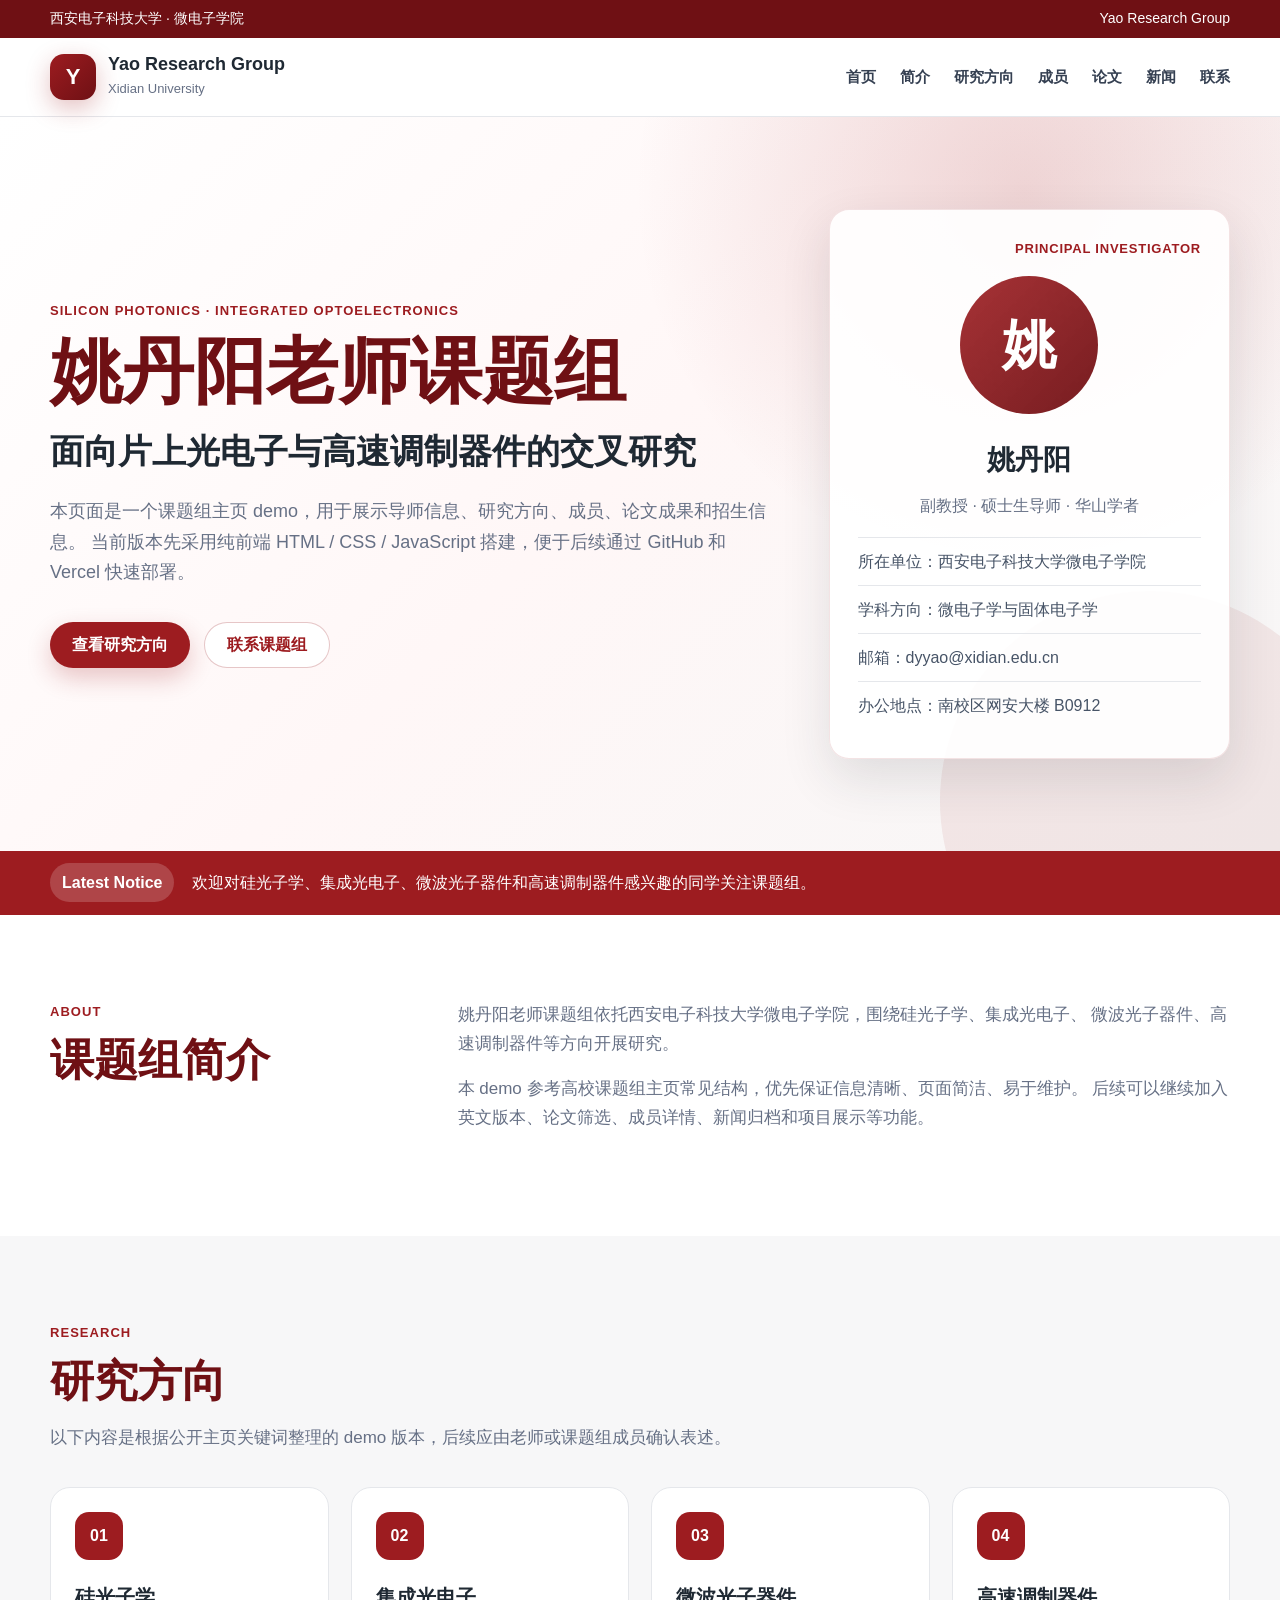
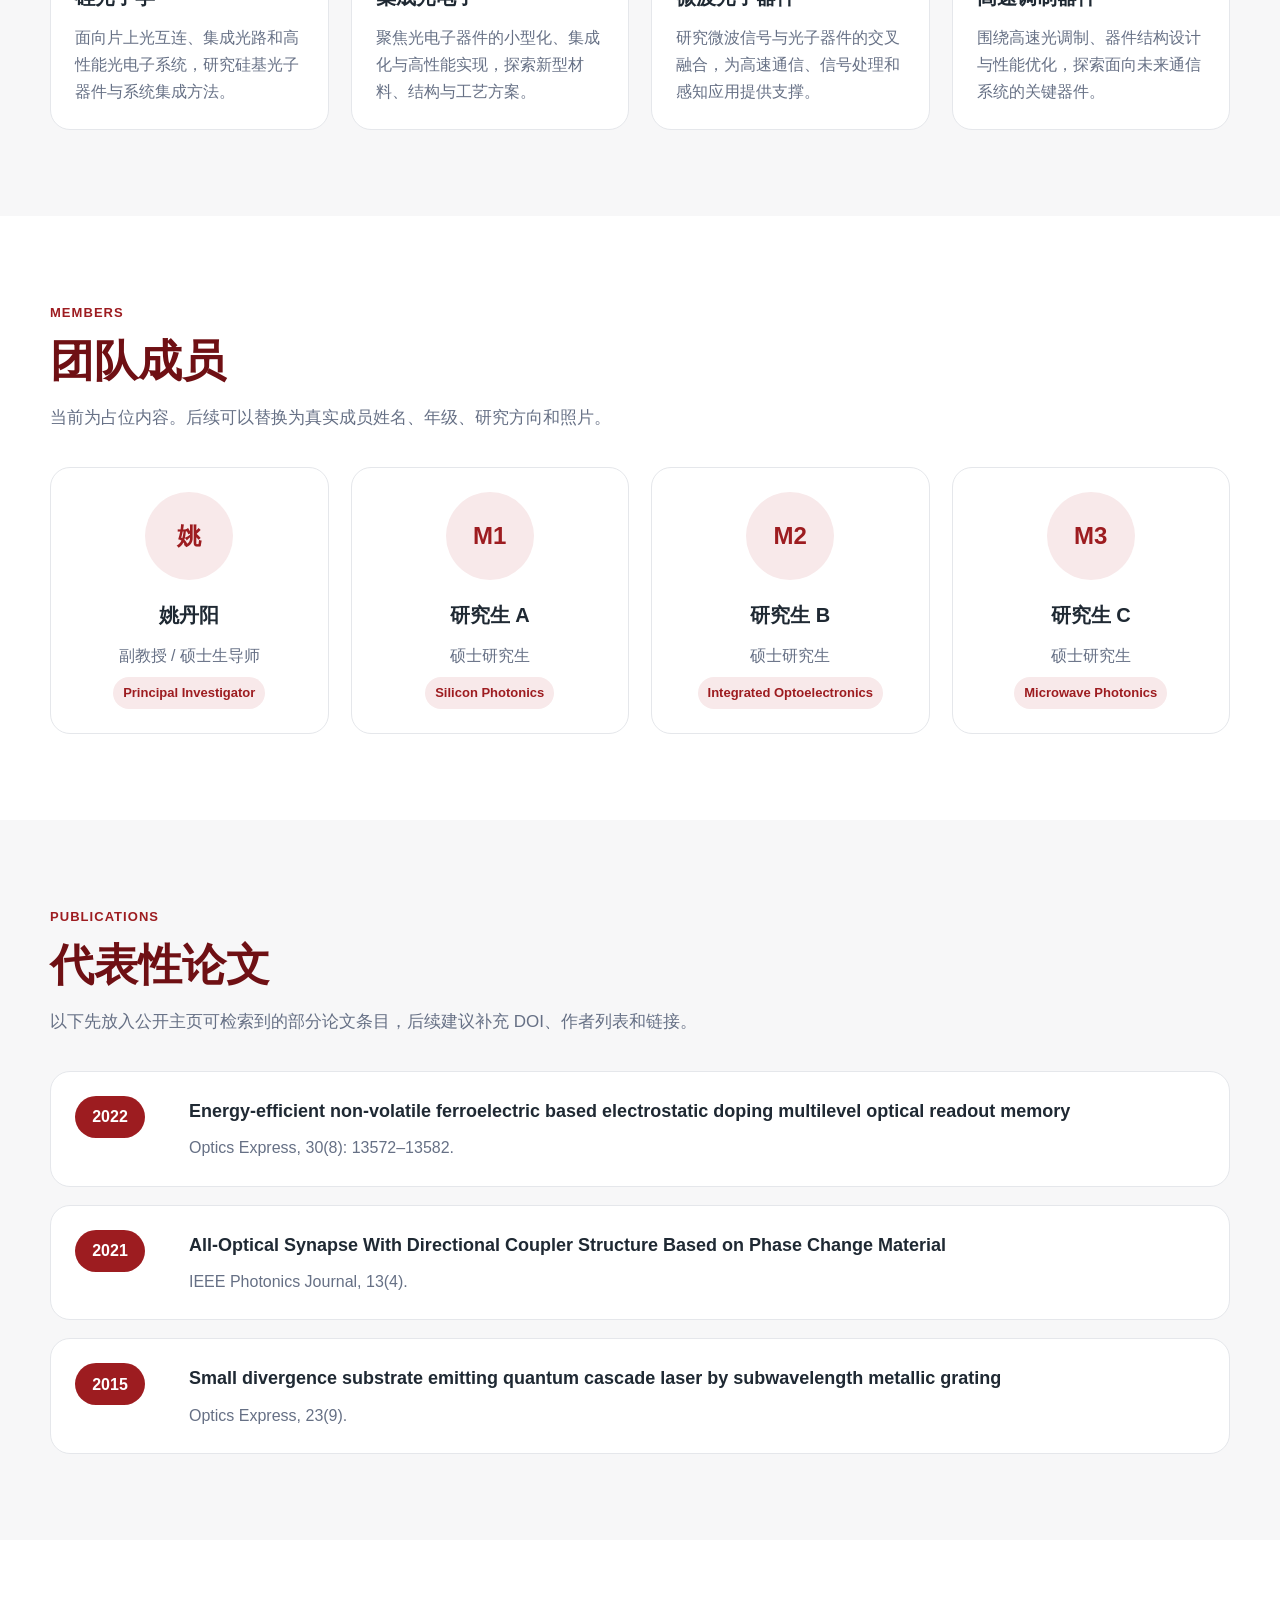
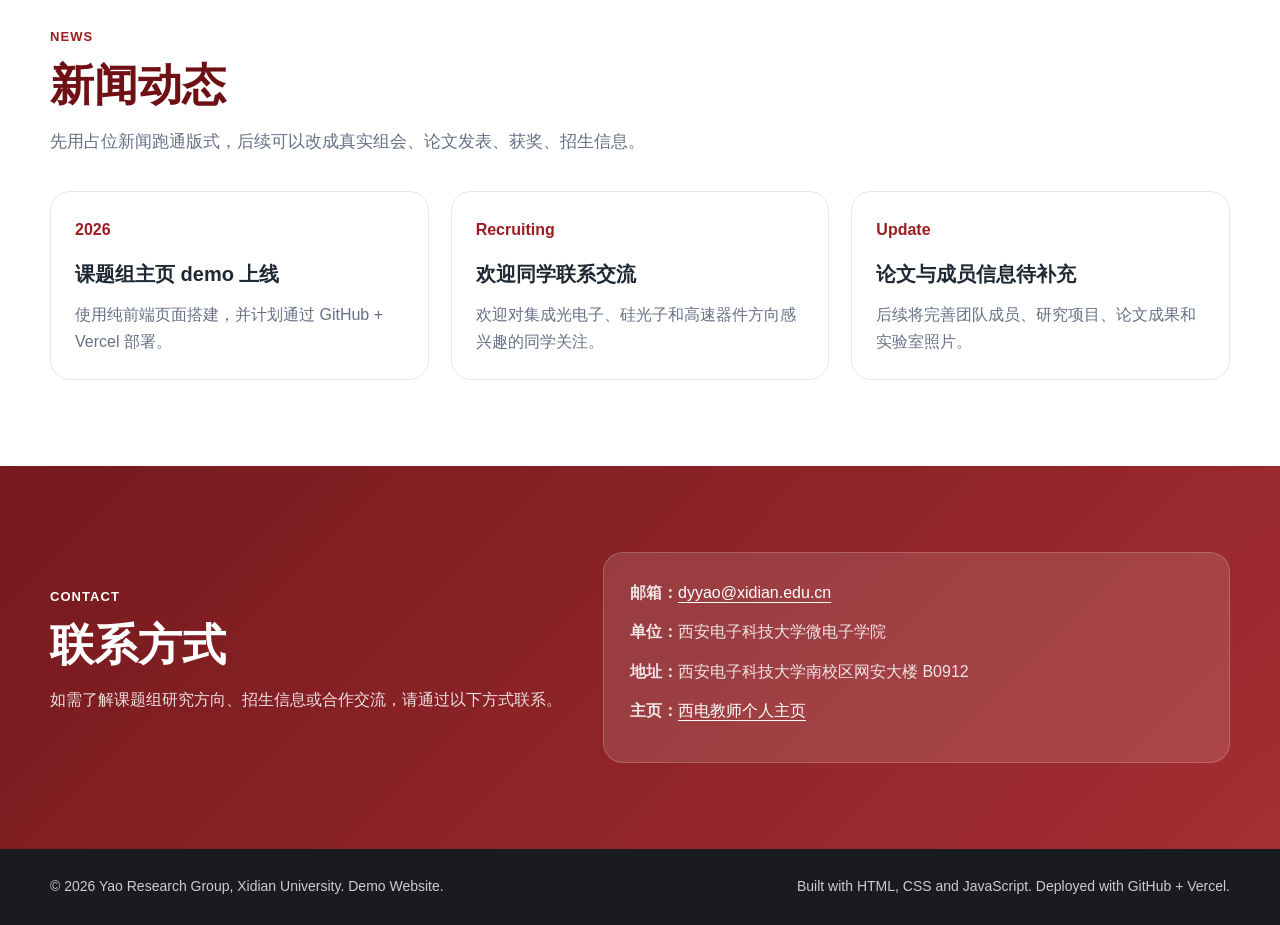
==== index.html @ 9565af2f "Add initial website files" ====
<!DOCTYPE html>
<html lang="zh-CN">
<head>
  <meta charset="UTF-8" />
  <meta name="viewport" content="width=device-width, initial-scale=1.0" />

  <title>Yao Research Group | Xidian University</title>
  <meta
    name="description"
    content="Yao Research Group at Xidian University. Research in silicon photonics, integrated optoelectronics, microwave photonic devices, and high-speed modulation devices."
  />

  <link rel="stylesheet" href="style.css" />
</head>

<body>
  <!-- 顶部细条 -->
  <div class="top-bar">
    <div class="container top-bar-content">
      <span>西安电子科技大学 · 微电子学院</span>
      <span>Yao Research Group</span>
    </div>
  </div>

  <!-- 导航栏 -->
  <header class="site-header">
    <div class="container nav-wrapper">
      <a href="#home" class="brand">
        <div class="brand-mark">Y</div>
        <div>
          <div class="brand-title">Yao Research Group</div>
          <div class="brand-subtitle">Xidian University</div>
        </div>
      </a>

      <button class="nav-toggle" aria-label="打开导航菜单">
        ☰
      </button>

      <nav class="site-nav">
        <a href="#home">首页</a>
        <a href="#about">简介</a>
        <a href="#research">研究方向</a>
        <a href="#members">成员</a>
        <a href="#publications">论文</a>
        <a href="#news">新闻</a>
        <a href="#contact">联系</a>
      </nav>
    </div>
  </header>

  <main>
    <!-- Hero -->
    <section id="home" class="hero">
      <div class="container hero-grid">
        <div class="hero-text">
          <p class="eyebrow">Silicon Photonics · Integrated Optoelectronics</p>
          <h1>姚丹阳老师课题组</h1>
          <h2>面向片上光电子与高速调制器件的交叉研究</h2>
          <p class="hero-description">
            本页面是一个课题组主页 demo，用于展示导师信息、研究方向、成员、论文成果和招生信息。
            当前版本先采用纯前端 HTML / CSS / JavaScript 搭建，便于后续通过 GitHub 和 Vercel 快速部署。
          </p>

          <div class="hero-actions">
            <a class="button primary" href="#research">查看研究方向</a>
            <a class="button secondary" href="#contact">联系课题组</a>
          </div>
        </div>

        <div class="hero-card">
          <div class="hero-card-header">
            <span>Principal Investigator</span>
          </div>
          <div class="profile-placeholder">
            姚
          </div>
          <h3>姚丹阳</h3>
          <p>副教授 · 硕士生导师 · 华山学者</p>
          <ul class="profile-list">
            <li>所在单位：西安电子科技大学微电子学院</li>
            <li>学科方向：微电子学与固体电子学</li>
            <li>邮箱：dyyao@xidian.edu.cn</li>
            <li>办公地点：南校区网安大楼 B0912</li>
          </ul>
        </div>
      </div>
    </section>

    <!-- News strip -->
    <section class="news-strip">
      <div class="container news-strip-content">
        <strong>Latest Notice</strong>
        <span>欢迎对硅光子学、集成光电子、微波光子器件和高速调制器件感兴趣的同学关注课题组。</span>
      </div>
    </section>

    <!-- About -->
    <section id="about" class="section">
      <div class="container two-column">
        <div>
          <p class="section-label">About</p>
          <h2>课题组简介</h2>
        </div>
        <div class="section-text">
          <p>
            姚丹阳老师课题组依托西安电子科技大学微电子学院，围绕硅光子学、集成光电子、
            微波光子器件、高速调制器件等方向开展研究。
          </p>
          <p>
            本 demo 参考高校课题组主页常见结构，优先保证信息清晰、页面简洁、易于维护。
            后续可以继续加入英文版本、论文筛选、成员详情、新闻归档和项目展示等功能。
          </p>
        </div>
      </div>
    </section>

    <!-- Research -->
    <section id="research" class="section section-muted">
      <div class="container">
        <div class="section-heading">
          <p class="section-label">Research</p>
          <h2>研究方向</h2>
          <p>以下内容是根据公开主页关键词整理的 demo 版本，后续应由老师或课题组成员确认表述。</p>
        </div>

        <div class="card-grid">
          <article class="research-card">
            <div class="card-icon">01</div>
            <h3>硅光子学</h3>
            <p>
              面向片上光互连、集成光路和高性能光电子系统，研究硅基光子器件与系统集成方法。
            </p>
          </article>

          <article class="research-card">
            <div class="card-icon">02</div>
            <h3>集成光电子</h3>
            <p>
              聚焦光电子器件的小型化、集成化与高性能实现，探索新型材料、结构与工艺方案。
            </p>
          </article>

          <article class="research-card">
            <div class="card-icon">03</div>
            <h3>微波光子器件</h3>
            <p>
              研究微波信号与光子器件的交叉融合，为高速通信、信号处理和感知应用提供支撑。
            </p>
          </article>

          <article class="research-card">
            <div class="card-icon">04</div>
            <h3>高速调制器件</h3>
            <p>
              围绕高速光调制、器件结构设计与性能优化，探索面向未来通信系统的关键器件。
            </p>
          </article>
        </div>
      </div>
    </section>

    <!-- Members -->
    <section id="members" class="section">
      <div class="container">
        <div class="section-heading">
          <p class="section-label">Members</p>
          <h2>团队成员</h2>
          <p>当前为占位内容。后续可以替换为真实成员姓名、年级、研究方向和照片。</p>
        </div>

        <div class="member-grid">
          <article class="member-card">
            <div class="avatar">姚</div>
            <h3>姚丹阳</h3>
            <p>副教授 / 硕士生导师</p>
            <span>Principal Investigator</span>
          </article>

          <article class="member-card">
            <div class="avatar">M1</div>
            <h3>研究生 A</h3>
            <p>硕士研究生</p>
            <span>Silicon Photonics</span>
          </article>

          <article class="member-card">
            <div class="avatar">M2</div>
            <h3>研究生 B</h3>
            <p>硕士研究生</p>
            <span>Integrated Optoelectronics</span>
          </article>

          <article class="member-card">
            <div class="avatar">M3</div>
            <h3>研究生 C</h3>
            <p>硕士研究生</p>
            <span>Microwave Photonics</span>
          </article>
        </div>
      </div>
    </section>

    <!-- Publications -->
    <section id="publications" class="section section-muted">
      <div class="container">
        <div class="section-heading">
          <p class="section-label">Publications</p>
          <h2>代表性论文</h2>
          <p>以下先放入公开主页可检索到的部分论文条目，后续建议补充 DOI、作者列表和链接。</p>
        </div>

        <div class="publication-list">
          <article class="publication-item">
            <span class="pub-year">2022</span>
            <div>
              <h3>Energy-efficient non-volatile ferroelectric based electrostatic doping multilevel optical readout memory</h3>
              <p>Optics Express, 30(8): 13572–13582.</p>
            </div>
          </article>

          <article class="publication-item">
            <span class="pub-year">2021</span>
            <div>
              <h3>All-Optical Synapse With Directional Coupler Structure Based on Phase Change Material</h3>
              <p>IEEE Photonics Journal, 13(4).</p>
            </div>
          </article>

          <article class="publication-item">
            <span class="pub-year">2015</span>
            <div>
              <h3>Small divergence substrate emitting quantum cascade laser by subwavelength metallic grating</h3>
              <p>Optics Express, 23(9).</p>
            </div>
          </article>
        </div>
      </div>
    </section>

    <!-- News -->
    <section id="news" class="section">
      <div class="container">
        <div class="section-heading">
          <p class="section-label">News</p>
          <h2>新闻动态</h2>
          <p>先用占位新闻跑通版式，后续可以改成真实组会、论文发表、获奖、招生信息。</p>
        </div>

        <div class="news-grid">
          <article class="news-card">
            <div class="news-date">2026</div>
            <h3>课题组主页 demo 上线</h3>
            <p>使用纯前端页面搭建，并计划通过 GitHub + Vercel 部署。</p>
          </article>

          <article class="news-card">
            <div class="news-date">Recruiting</div>
            <h3>欢迎同学联系交流</h3>
            <p>欢迎对集成光电子、硅光子和高速器件方向感兴趣的同学关注。</p>
          </article>

          <article class="news-card">
            <div class="news-date">Update</div>
            <h3>论文与成员信息待补充</h3>
            <p>后续将完善团队成员、研究项目、论文成果和实验室照片。</p>
          </article>
        </div>
      </div>
    </section>

    <!-- Contact -->
    <section id="contact" class="section contact-section">
      <div class="container contact-card">
        <div>
          <p class="section-label">Contact</p>
          <h2>联系方式</h2>
          <p>
            如需了解课题组研究方向、招生信息或合作交流，请通过以下方式联系。
          </p>
        </div>

        <div class="contact-info">
          <p><strong>邮箱：</strong><a href="mailto:dyyao@xidian.edu.cn">dyyao@xidian.edu.cn</a></p>
          <p><strong>单位：</strong>西安电子科技大学微电子学院</p>
          <p><strong>地址：</strong>西安电子科技大学南校区网安大楼 B0912</p>
          <p><strong>主页：</strong><a href="https://faculty.xidian.edu.cn/YAODANYANG/zh_CN/index.htm" target="_blank" rel="noopener">西电教师个人主页</a></p>
        </div>
      </div>
    </section>
  </main>

  <footer class="site-footer">
    <div class="container footer-content">
      <p>© 2026 Yao Research Group, Xidian University. Demo Website.</p>
      <p>Built with HTML, CSS and JavaScript. Deployed with GitHub + Vercel.</p>
    </div>
  </footer>

  <button class="back-to-top" aria-label="返回顶部">↑</button>

  <script src="script.js"></script>
</body>
</html>
---- style.css ----
:root {
  --xdu-red: #9d1c20;
  --xdu-red-dark: #6f1014;
  --xdu-red-soft: #f8e9ea;
  --ink: #1f2933;
  --muted: #667085;
  --line: #e5e7eb;
  --bg: #ffffff;
  --bg-muted: #f7f7f8;
  --card: #ffffff;
  --shadow: 0 20px 50px rgba(31, 41, 51, 0.12);
  --radius: 20px;
  --max-width: 1180px;
}

* {
  box-sizing: border-box;
}

html {
  scroll-behavior: smooth;
}

body {
  margin: 0;
  font-family:
    -apple-system,
    BlinkMacSystemFont,
    "Segoe UI",
    "Microsoft YaHei",
    "PingFang SC",
    "Noto Sans CJK SC",
    Arial,
    sans-serif;
  color: var(--ink);
  background: var(--bg);
  line-height: 1.7;
}

a {
  color: inherit;
  text-decoration: none;
}

.container {
  width: min(100% - 40px, var(--max-width));
  margin: 0 auto;
}

/* 顶部细条 */
.top-bar {
  background: var(--xdu-red-dark);
  color: #fff;
  font-size: 14px;
}

.top-bar-content {
  min-height: 38px;
  display: flex;
  align-items: center;
  justify-content: space-between;
  gap: 16px;
}

/* 导航 */
.site-header {
  position: sticky;
  top: 0;
  z-index: 100;
  background: rgba(255, 255, 255, 0.96);
  border-bottom: 1px solid var(--line);
  backdrop-filter: blur(12px);
}

.nav-wrapper {
  min-height: 78px;
  display: flex;
  align-items: center;
  justify-content: space-between;
  gap: 24px;
}

.brand {
  display: flex;
  align-items: center;
  gap: 12px;
}

.brand-mark {
  width: 46px;
  height: 46px;
  border-radius: 14px;
  display: grid;
  place-items: center;
  color: #fff;
  background: linear-gradient(135deg, var(--xdu-red), var(--xdu-red-dark));
  font-weight: 800;
  font-size: 22px;
  box-shadow: 0 8px 24px rgba(157, 28, 32, 0.28);
}

.brand-title {
  font-weight: 800;
  font-size: 18px;
  line-height: 1.2;
}

.brand-subtitle {
  color: var(--muted);
  font-size: 13px;
  margin-top: 2px;
}

.site-nav {
  display: flex;
  align-items: center;
  gap: 24px;
  font-size: 15px;
  font-weight: 600;
}

.site-nav a {
  color: #354052;
  transition: color 0.2s ease;
}

.site-nav a:hover {
  color: var(--xdu-red);
}

.nav-toggle {
  display: none;
  border: 0;
  background: var(--xdu-red);
  color: #fff;
  width: 42px;
  height: 42px;
  border-radius: 12px;
  font-size: 22px;
  cursor: pointer;
}

/* Hero */
.hero {
  position: relative;
  overflow: hidden;
  padding: 92px 0;
  background:
    radial-gradient(circle at 80% 10%, rgba(157, 28, 32, 0.16), transparent 32%),
    linear-gradient(135deg, #fff, #fff7f7 48%, #f6f6f6);
}

.hero::before {
  content: "";
  position: absolute;
  inset: auto -80px -160px auto;
  width: 420px;
  height: 420px;
  border-radius: 999px;
  background: rgba(157, 28, 32, 0.08);
}

.hero-grid {
  position: relative;
  display: grid;
  grid-template-columns: 1.35fr 0.75fr;
  align-items: center;
  gap: 56px;
}

.eyebrow,
.section-label {
  margin: 0 0 12px;
  color: var(--xdu-red);
  text-transform: uppercase;
  letter-spacing: 0.08em;
  font-size: 13px;
  font-weight: 800;
}

.hero h1 {
  margin: 0;
  font-size: clamp(42px, 6vw, 72px);
  line-height: 1.05;
  color: var(--xdu-red-dark);
}

.hero h2 {
  margin: 20px 0 0;
  font-size: clamp(22px, 3vw, 34px);
  line-height: 1.25;
  font-weight: 700;
}

.hero-description {
  margin: 24px 0 0;
  max-width: 760px;
  color: var(--muted);
  font-size: 18px;
}

.hero-actions {
  margin-top: 34px;
  display: flex;
  flex-wrap: wrap;
  gap: 14px;
}

.button {
  display: inline-flex;
  align-items: center;
  justify-content: center;
  min-height: 46px;
  padding: 0 22px;
  border-radius: 999px;
  font-weight: 700;
  transition: transform 0.2s ease, box-shadow 0.2s ease;
}

.button:hover {
  transform: translateY(-2px);
}

.button.primary {
  color: #fff;
  background: var(--xdu-red);
  box-shadow: 0 10px 24px rgba(157, 28, 32, 0.24);
}

.button.secondary {
  color: var(--xdu-red);
  background: #fff;
  border: 1px solid rgba(157, 28, 32, 0.25);
}

/* Hero card */
.hero-card {
  background: rgba(255, 255, 255, 0.92);
  border: 1px solid rgba(157, 28, 32, 0.12);
  border-radius: var(--radius);
  padding: 28px;
  box-shadow: var(--shadow);
}

.hero-card-header {
  display: flex;
  justify-content: flex-end;
  color: var(--xdu-red);
  font-size: 13px;
  font-weight: 800;
  letter-spacing: 0.06em;
  text-transform: uppercase;
}

.profile-placeholder {
  width: 138px;
  height: 138px;
  margin: 16px auto 22px;
  border-radius: 50%;
  display: grid;
  place-items: center;
  color: #fff;
  background:
    linear-gradient(135deg, rgba(157, 28, 32, 0.9), rgba(111, 16, 20, 0.95)),
    repeating-linear-gradient(45deg, transparent, transparent 8px, rgba(255,255,255,0.18) 8px, rgba(255,255,255,0.18) 12px);
  font-size: 54px;
  font-weight: 900;
}

.hero-card h3 {
  margin: 0;
  text-align: center;
  font-size: 28px;
}

.hero-card > p {
  margin: 8px 0 18px;
  text-align: center;
  color: var(--muted);
}

.profile-list {
  margin: 0;
  padding: 0;
  list-style: none;
}

.profile-list li {
  padding: 10px 0;
  border-top: 1px solid var(--line);
  color: #475467;
}

/* News strip */
.news-strip {
  background: var(--xdu-red);
  color: #fff;
}

.news-strip-content {
  min-height: 64px;
  display: flex;
  align-items: center;
  gap: 18px;
}

.news-strip strong {
  padding: 6px 12px;
  border-radius: 999px;
  background: rgba(255, 255, 255, 0.18);
}

/* Sections */
.section {
  padding: 86px 0;
}

.section-muted {
  background: var(--bg-muted);
}

.two-column {
  display: grid;
  grid-template-columns: 0.45fr 1fr;
  gap: 60px;
}

.section h2 {
  margin: 0;
  color: var(--xdu-red-dark);
  font-size: clamp(30px, 4vw, 44px);
  line-height: 1.15;
}

.section-text p {
  margin-top: 0;
  color: var(--muted);
  font-size: 17px;
}

.section-heading {
  max-width: 780px;
  margin-bottom: 34px;
}

.section-heading p:last-child {
  color: var(--muted);
  font-size: 17px;
}

/* Cards */
.card-grid {
  display: grid;
  grid-template-columns: repeat(4, 1fr);
  gap: 22px;
}

.research-card,
.member-card,
.news-card {
  background: var(--card);
  border: 1px solid var(--line);
  border-radius: var(--radius);
  padding: 24px;
  transition: transform 0.2s ease, box-shadow 0.2s ease;
}

.research-card:hover,
.member-card:hover,
.news-card:hover {
  transform: translateY(-4px);
  box-shadow: 0 18px 36px rgba(31, 41, 51, 0.1);
}

.card-icon {
  width: 48px;
  height: 48px;
  border-radius: 14px;
  display: grid;
  place-items: center;
  color: #fff;
  background: var(--xdu-red);
  font-weight: 800;
  margin-bottom: 20px;
}

.research-card h3,
.member-card h3,
.news-card h3 {
  margin: 0 0 10px;
  font-size: 20px;
}

.research-card p,
.news-card p {
  margin: 0;
  color: var(--muted);
}

/* Members */
.member-grid {
  display: grid;
  grid-template-columns: repeat(4, 1fr);
  gap: 22px;
}

.member-card {
  text-align: center;
}

.avatar {
  width: 88px;
  height: 88px;
  margin: 0 auto 18px;
  border-radius: 50%;
  display: grid;
  place-items: center;
  background: var(--xdu-red-soft);
  color: var(--xdu-red);
  font-weight: 900;
  font-size: 24px;
}

.member-card p {
  margin: 0 0 8px;
  color: var(--muted);
}

.member-card span {
  display: inline-block;
  padding: 5px 10px;
  color: var(--xdu-red);
  background: var(--xdu-red-soft);
  border-radius: 999px;
  font-size: 13px;
  font-weight: 700;
}

/* Publications */
.publication-list {
  display: grid;
  gap: 18px;
}

.publication-item {
  display: grid;
  grid-template-columns: 90px 1fr;
  gap: 24px;
  padding: 24px;
  background: #fff;
  border: 1px solid var(--line);
  border-radius: var(--radius);
}

.pub-year {
  width: 70px;
  height: 42px;
  border-radius: 999px;
  display: grid;
  place-items: center;
  background: var(--xdu-red);
  color: #fff;
  font-weight: 800;
}

.publication-item h3 {
  margin: 0 0 8px;
  font-size: 18px;
}

.publication-item p {
  margin: 0;
  color: var(--muted);
}

/* News */
.news-grid {
  display: grid;
  grid-template-columns: repeat(3, 1fr);
  gap: 22px;
}

.news-date {
  color: var(--xdu-red);
  font-weight: 800;
  margin-bottom: 14px;
}

/* Contact */
.contact-section {
  background:
    linear-gradient(135deg, rgba(111, 16, 20, 0.96), rgba(157, 28, 32, 0.92)),
    radial-gradient(circle at right, rgba(255, 255, 255, 0.2), transparent 40%);
  color: #fff;
}

.contact-section .section-label,
.contact-section h2 {
  color: #fff;
}

.contact-card {
  display: grid;
  grid-template-columns: 0.9fr 1.1fr;
  gap: 40px;
  align-items: center;
}

.contact-card p {
  color: rgba(255, 255, 255, 0.86);
}

.contact-info {
  background: rgba(255, 255, 255, 0.12);
  border: 1px solid rgba(255, 255, 255, 0.18);
  border-radius: var(--radius);
  padding: 26px;
}

.contact-info p {
  margin: 0 0 12px;
}

.contact-info a {
  color: #fff;
  text-decoration: underline;
  text-underline-offset: 4px;
}

/* Footer */
.site-footer {
  background: #191b1f;
  color: rgba(255, 255, 255, 0.78);
  padding: 26px 0;
  font-size: 14px;
}

.footer-content {
  display: flex;
  justify-content: space-between;
  gap: 18px;
  flex-wrap: wrap;
}

.footer-content p {
  margin: 0;
}

/* Back to top */
.back-to-top {
  position: fixed;
  right: 22px;
  bottom: 22px;
  width: 44px;
  height: 44px;
  display: none;
  border: none;
  border-radius: 50%;
  color: #fff;
  background: var(--xdu-red);
  box-shadow: 0 12px 24px rgba(31, 41, 51, 0.22);
  cursor: pointer;
  font-size: 20px;
}

.back-to-top.show {
  display: block;
}

/* 响应式 */
@media (max-width: 980px) {
  .hero-grid,
  .two-column,
  .contact-card {
    grid-template-columns: 1fr;
  }

  .card-grid,
  .member-grid {
    grid-template-columns: repeat(2, 1fr);
  }

  .news-grid {
    grid-template-columns: 1fr;
  }

  .site-nav {
    position: absolute;
    left: 20px;
    right: 20px;
    top: 82px;
    display: none;
    flex-direction: column;
    align-items: stretch;
    gap: 0;
    background: #fff;
    border: 1px solid var(--line);
    border-radius: 18px;
    box-shadow: var(--shadow);
    overflow: hidden;
  }

  .site-nav.open {
    display: flex;
  }

  .site-nav a {
    padding: 14px 18px;
    border-bottom: 1px solid var(--line);
  }

  .site-nav a:last-child {
    border-bottom: 0;
  }

  .nav-toggle {
    display: block;
  }
}

@media (max-width: 640px) {
  .container {
    width: min(100% - 28px, var(--max-width));
  }

  .top-bar-content {
    flex-direction: column;
    align-items: flex-start;
    padding: 8px 0;
    gap: 2px;
  }

  .hero {
    padding: 64px 0;
  }

  .hero-actions {
    flex-direction: column;
  }

  .button {
    width: 100%;
  }

  .card-grid,
  .member-grid {
    grid-template-columns: 1fr;
  }

  .publication-item {
    grid-template-columns: 1fr;
  }

  .section {
    padding: 64px 0;
  }
}
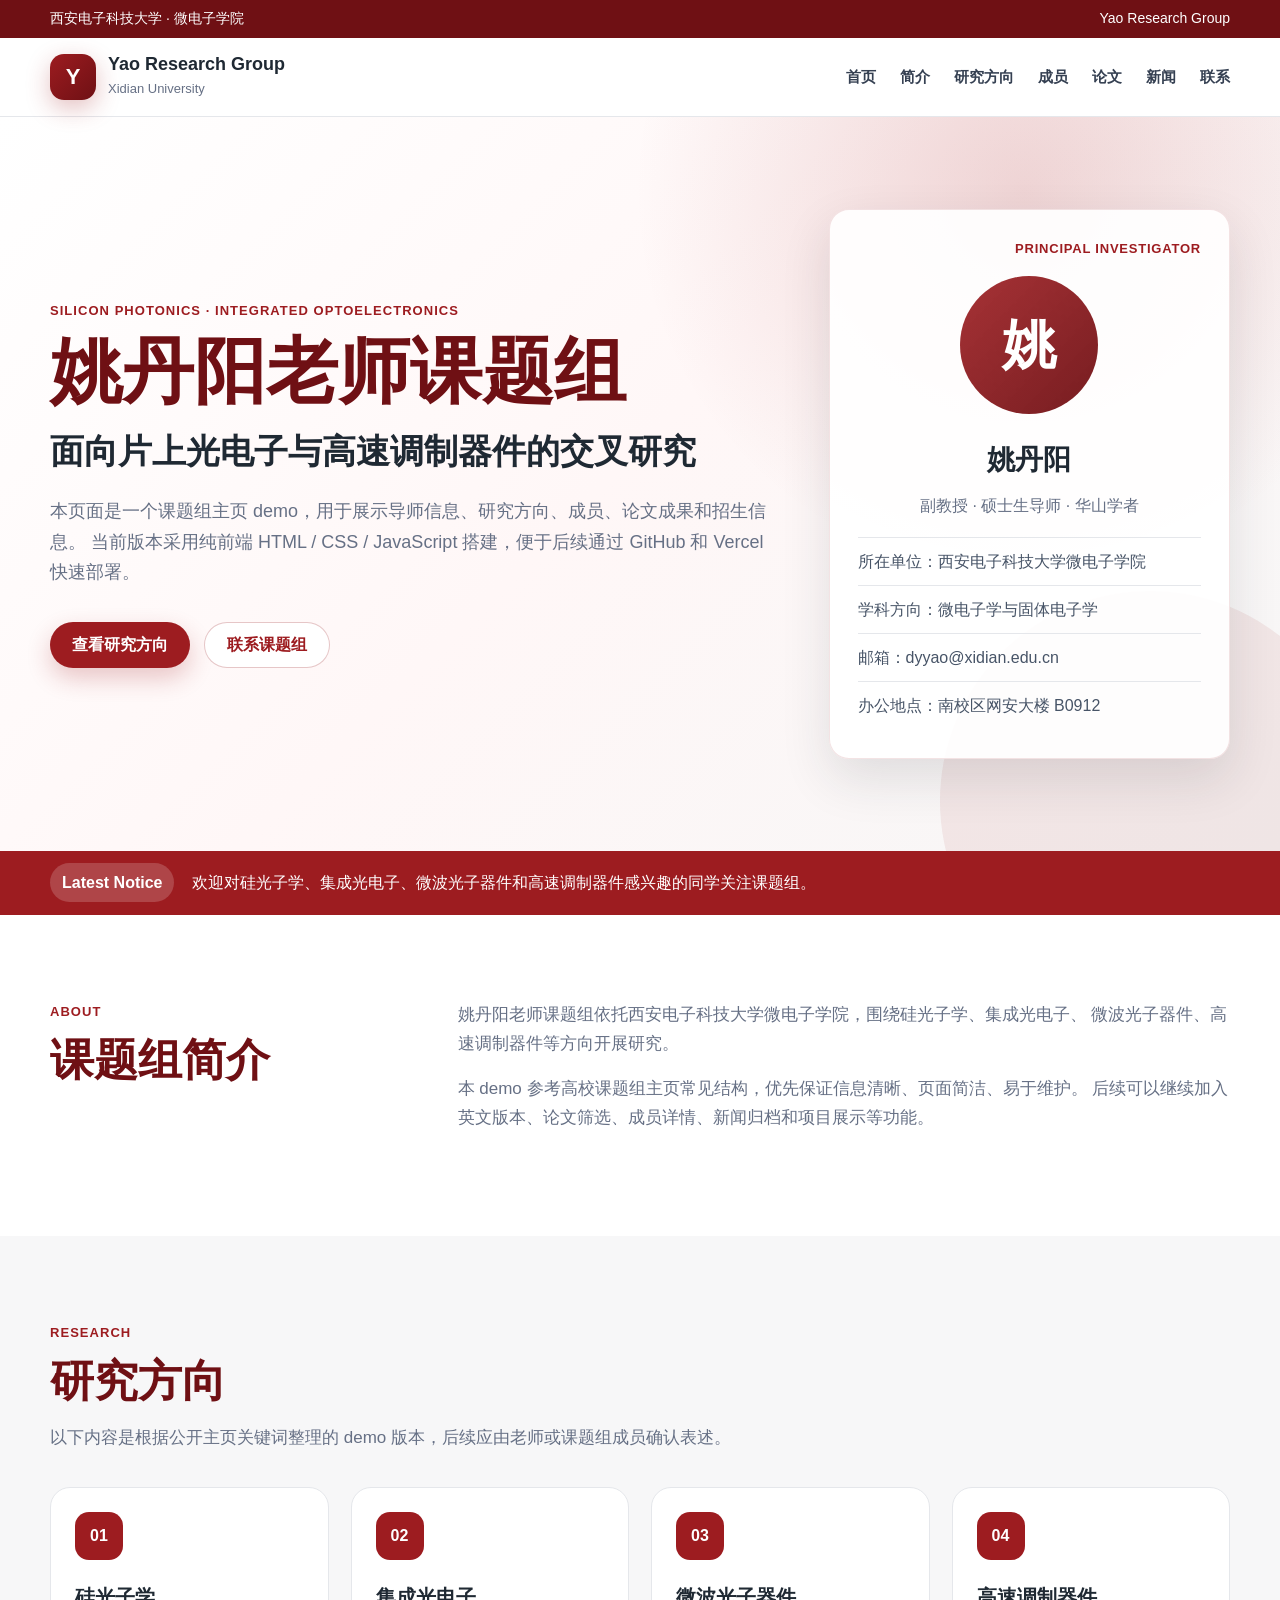
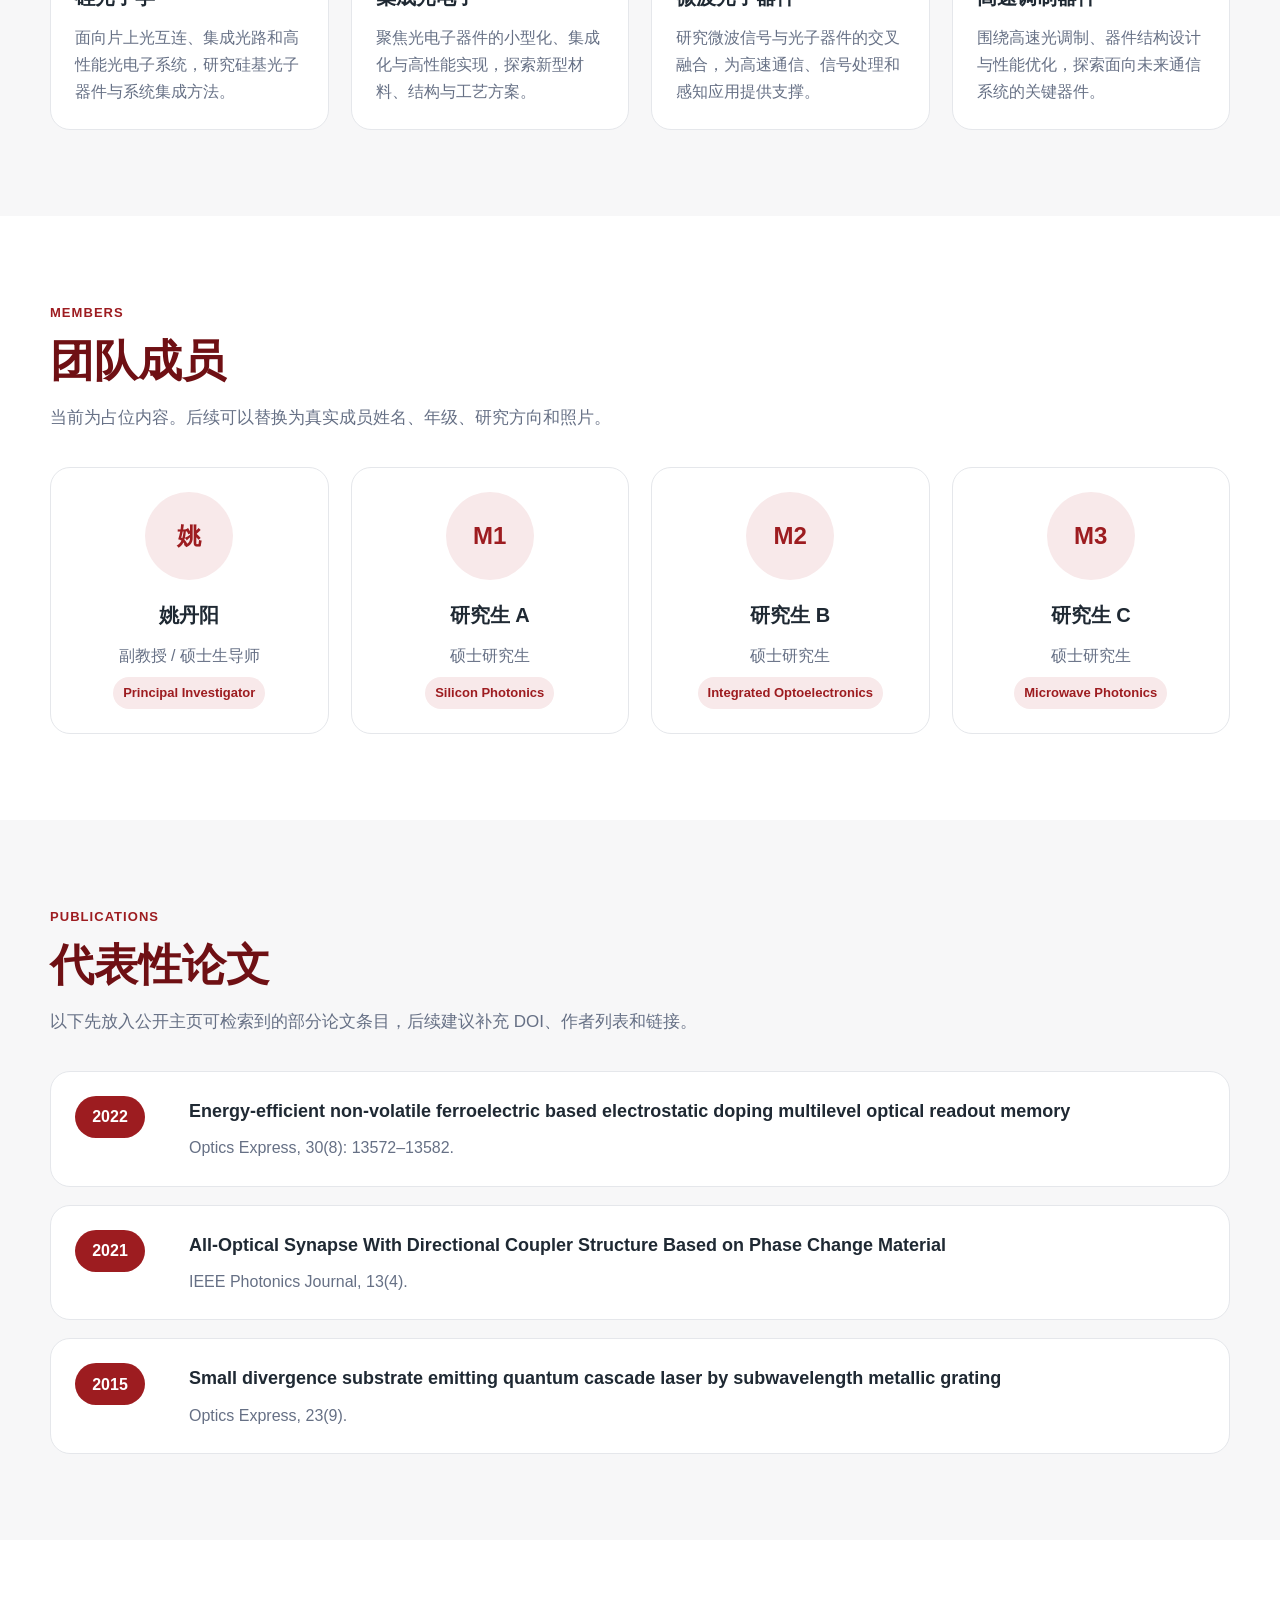
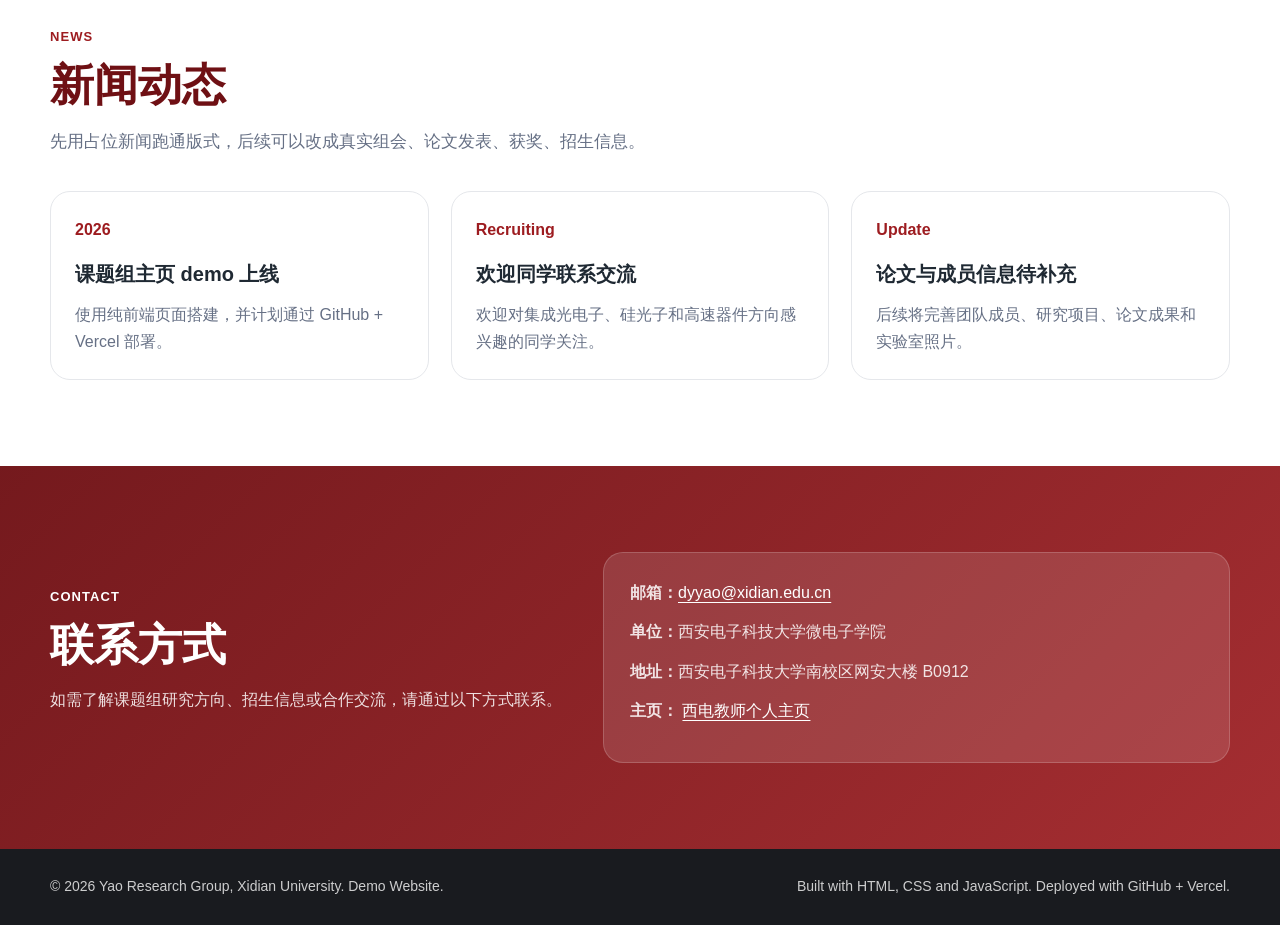
==== commit 7d8b6921: "Add files via upload" ====
--- a/index.html
+++ b/index.html
@@ -33,7 +33,7 @@
         </div>
       </a>
 
-      <button class="nav-toggle" aria-label="打开导航菜单">
+      <button class="nav-toggle" aria-label="打开导航菜单" aria-expanded="false">
         ☰
       </button>
 
@@ -53,13 +53,13 @@
     <!-- Hero -->
     <section id="home" class="hero">
       <div class="container hero-grid">
-        <div class="hero-text">
+        <div class="hero-text" data-animate>
           <p class="eyebrow">Silicon Photonics · Integrated Optoelectronics</p>
           <h1>姚丹阳老师课题组</h1>
           <h2>面向片上光电子与高速调制器件的交叉研究</h2>
           <p class="hero-description">
             本页面是一个课题组主页 demo，用于展示导师信息、研究方向、成员、论文成果和招生信息。
-            当前版本先采用纯前端 HTML / CSS / JavaScript 搭建，便于后续通过 GitHub 和 Vercel 快速部署。
+            当前版本采用纯前端 HTML / CSS / JavaScript 搭建，便于后续通过 GitHub 和 Vercel 快速部署。
           </p>
 
           <div class="hero-actions">
@@ -68,15 +68,18 @@
           </div>
         </div>
 
-        <div class="hero-card">
+        <div class="hero-card" data-animate>
           <div class="hero-card-header">
             <span>Principal Investigator</span>
           </div>
+
           <div class="profile-placeholder">
             姚
           </div>
+
           <h3>姚丹阳</h3>
           <p>副教授 · 硕士生导师 · 华山学者</p>
+
           <ul class="profile-list">
             <li>所在单位：西安电子科技大学微电子学院</li>
             <li>学科方向：微电子学与固体电子学</li>
@@ -96,12 +99,13 @@
     </section>
 
     <!-- About -->
-    <section id="about" class="section">
+    <section id="about" class="section" data-animate>
       <div class="container two-column">
         <div>
           <p class="section-label">About</p>
           <h2>课题组简介</h2>
         </div>
+
         <div class="section-text">
           <p>
             姚丹阳老师课题组依托西安电子科技大学微电子学院，围绕硅光子学、集成光电子、
@@ -116,7 +120,7 @@
     </section>
 
     <!-- Research -->
-    <section id="research" class="section section-muted">
+    <section id="research" class="section section-muted" data-animate>
       <div class="container">
         <div class="section-heading">
           <p class="section-label">Research</p>
@@ -125,7 +129,7 @@
         </div>
 
         <div class="card-grid">
-          <article class="research-card">
+          <article class="research-card" data-animate>
             <div class="card-icon">01</div>
             <h3>硅光子学</h3>
             <p>
@@ -133,7 +137,7 @@
             </p>
           </article>
 
-          <article class="research-card">
+          <article class="research-card" data-animate>
             <div class="card-icon">02</div>
             <h3>集成光电子</h3>
             <p>
@@ -141,7 +145,7 @@
             </p>
           </article>
 
-          <article class="research-card">
+          <article class="research-card" data-animate>
             <div class="card-icon">03</div>
             <h3>微波光子器件</h3>
             <p>
@@ -149,7 +153,7 @@
             </p>
           </article>
 
-          <article class="research-card">
+          <article class="research-card" data-animate>
             <div class="card-icon">04</div>
             <h3>高速调制器件</h3>
             <p>
@@ -161,7 +165,7 @@
     </section>
 
     <!-- Members -->
-    <section id="members" class="section">
+    <section id="members" class="section" data-animate>
       <div class="container">
         <div class="section-heading">
           <p class="section-label">Members</p>
@@ -170,28 +174,28 @@
         </div>
 
         <div class="member-grid">
-          <article class="member-card">
+          <article class="member-card" data-animate>
             <div class="avatar">姚</div>
             <h3>姚丹阳</h3>
             <p>副教授 / 硕士生导师</p>
             <span>Principal Investigator</span>
           </article>
 
-          <article class="member-card">
+          <article class="member-card" data-animate>
             <div class="avatar">M1</div>
             <h3>研究生 A</h3>
             <p>硕士研究生</p>
             <span>Silicon Photonics</span>
           </article>
 
-          <article class="member-card">
+          <article class="member-card" data-animate>
             <div class="avatar">M2</div>
             <h3>研究生 B</h3>
             <p>硕士研究生</p>
             <span>Integrated Optoelectronics</span>
           </article>
 
-          <article class="member-card">
+          <article class="member-card" data-animate>
             <div class="avatar">M3</div>
             <h3>研究生 C</h3>
             <p>硕士研究生</p>
@@ -202,7 +206,7 @@
     </section>
 
     <!-- Publications -->
-    <section id="publications" class="section section-muted">
+    <section id="publications" class="section section-muted" data-animate>
       <div class="container">
         <div class="section-heading">
           <p class="section-label">Publications</p>
@@ -211,7 +215,7 @@
         </div>
 
         <div class="publication-list">
-          <article class="publication-item">
+          <article class="publication-item" data-animate>
             <span class="pub-year">2022</span>
             <div>
               <h3>Energy-efficient non-volatile ferroelectric based electrostatic doping multilevel optical readout memory</h3>
@@ -219,7 +223,7 @@
             </div>
           </article>
 
-          <article class="publication-item">
+          <article class="publication-item" data-animate>
             <span class="pub-year">2021</span>
             <div>
               <h3>All-Optical Synapse With Directional Coupler Structure Based on Phase Change Material</h3>
@@ -227,7 +231,7 @@
             </div>
           </article>
 
-          <article class="publication-item">
+          <article class="publication-item" data-animate>
             <span class="pub-year">2015</span>
             <div>
               <h3>Small divergence substrate emitting quantum cascade laser by subwavelength metallic grating</h3>
@@ -239,7 +243,7 @@
     </section>
 
     <!-- News -->
-    <section id="news" class="section">
+    <section id="news" class="section" data-animate>
       <div class="container">
         <div class="section-heading">
           <p class="section-label">News</p>
@@ -248,19 +252,19 @@
         </div>
 
         <div class="news-grid">
-          <article class="news-card">
+          <article class="news-card" data-animate>
             <div class="news-date">2026</div>
             <h3>课题组主页 demo 上线</h3>
             <p>使用纯前端页面搭建，并计划通过 GitHub + Vercel 部署。</p>
           </article>
 
-          <article class="news-card">
+          <article class="news-card" data-animate>
             <div class="news-date">Recruiting</div>
             <h3>欢迎同学联系交流</h3>
             <p>欢迎对集成光电子、硅光子和高速器件方向感兴趣的同学关注。</p>
           </article>
 
-          <article class="news-card">
+          <article class="news-card" data-animate>
             <div class="news-date">Update</div>
             <h3>论文与成员信息待补充</h3>
             <p>后续将完善团队成员、研究项目、论文成果和实验室照片。</p>
@@ -270,7 +274,7 @@
     </section>
 
     <!-- Contact -->
-    <section id="contact" class="section contact-section">
+    <section id="contact" class="section contact-section" data-animate>
       <div class="container contact-card">
         <div>
           <p class="section-label">Contact</p>
@@ -284,7 +288,12 @@
           <p><strong>邮箱：</strong><a href="mailto:dyyao@xidian.edu.cn">dyyao@xidian.edu.cn</a></p>
           <p><strong>单位：</strong>西安电子科技大学微电子学院</p>
           <p><strong>地址：</strong>西安电子科技大学南校区网安大楼 B0912</p>
-          <p><strong>主页：</strong><a href="https://faculty.xidian.edu.cn/YAODANYANG/zh_CN/index.htm" target="_blank" rel="noopener">西电教师个人主页</a></p>
+          <p>
+            <strong>主页：</strong>
+            <a href="https://faculty.xidian.edu.cn/YAODANYANG/zh_CN/index.htm" target="_blank" rel="noopener">
+              西电教师个人主页
+            </a>
+          </p>
         </div>
       </div>
     </section>
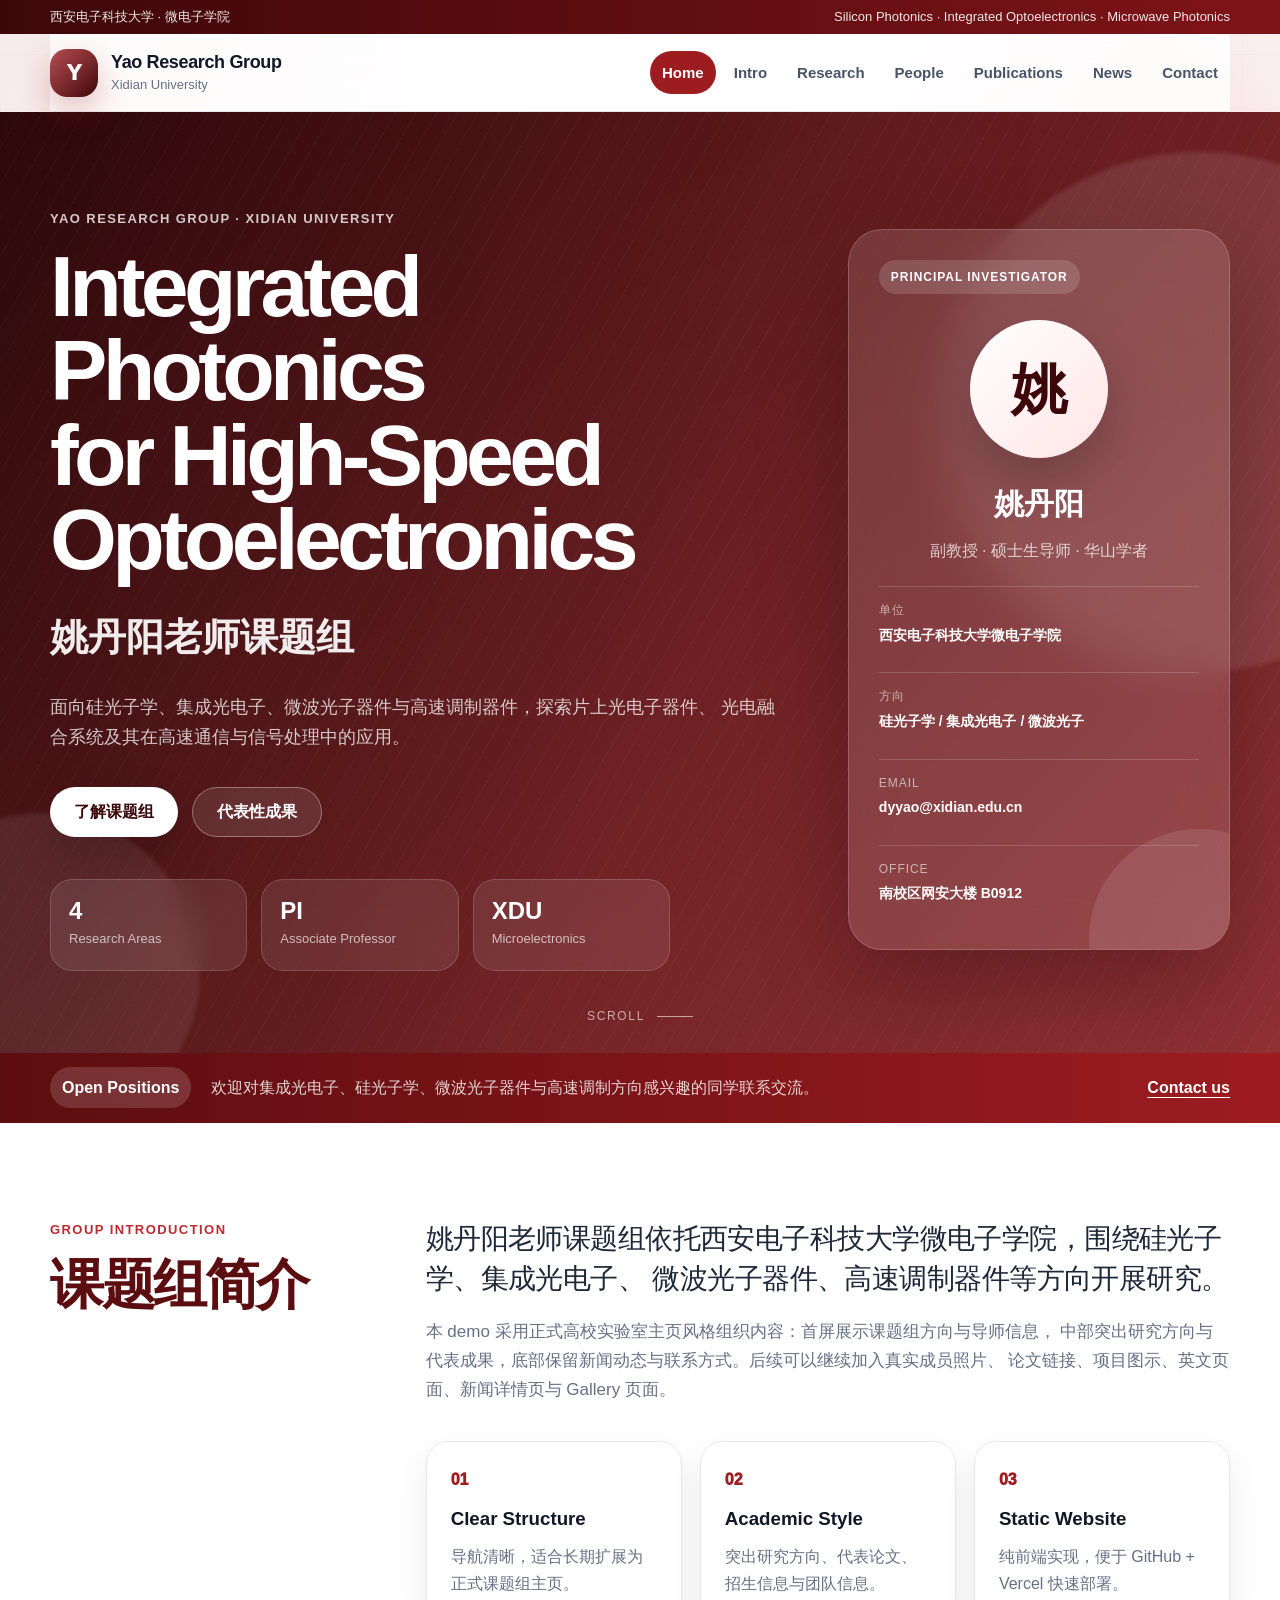
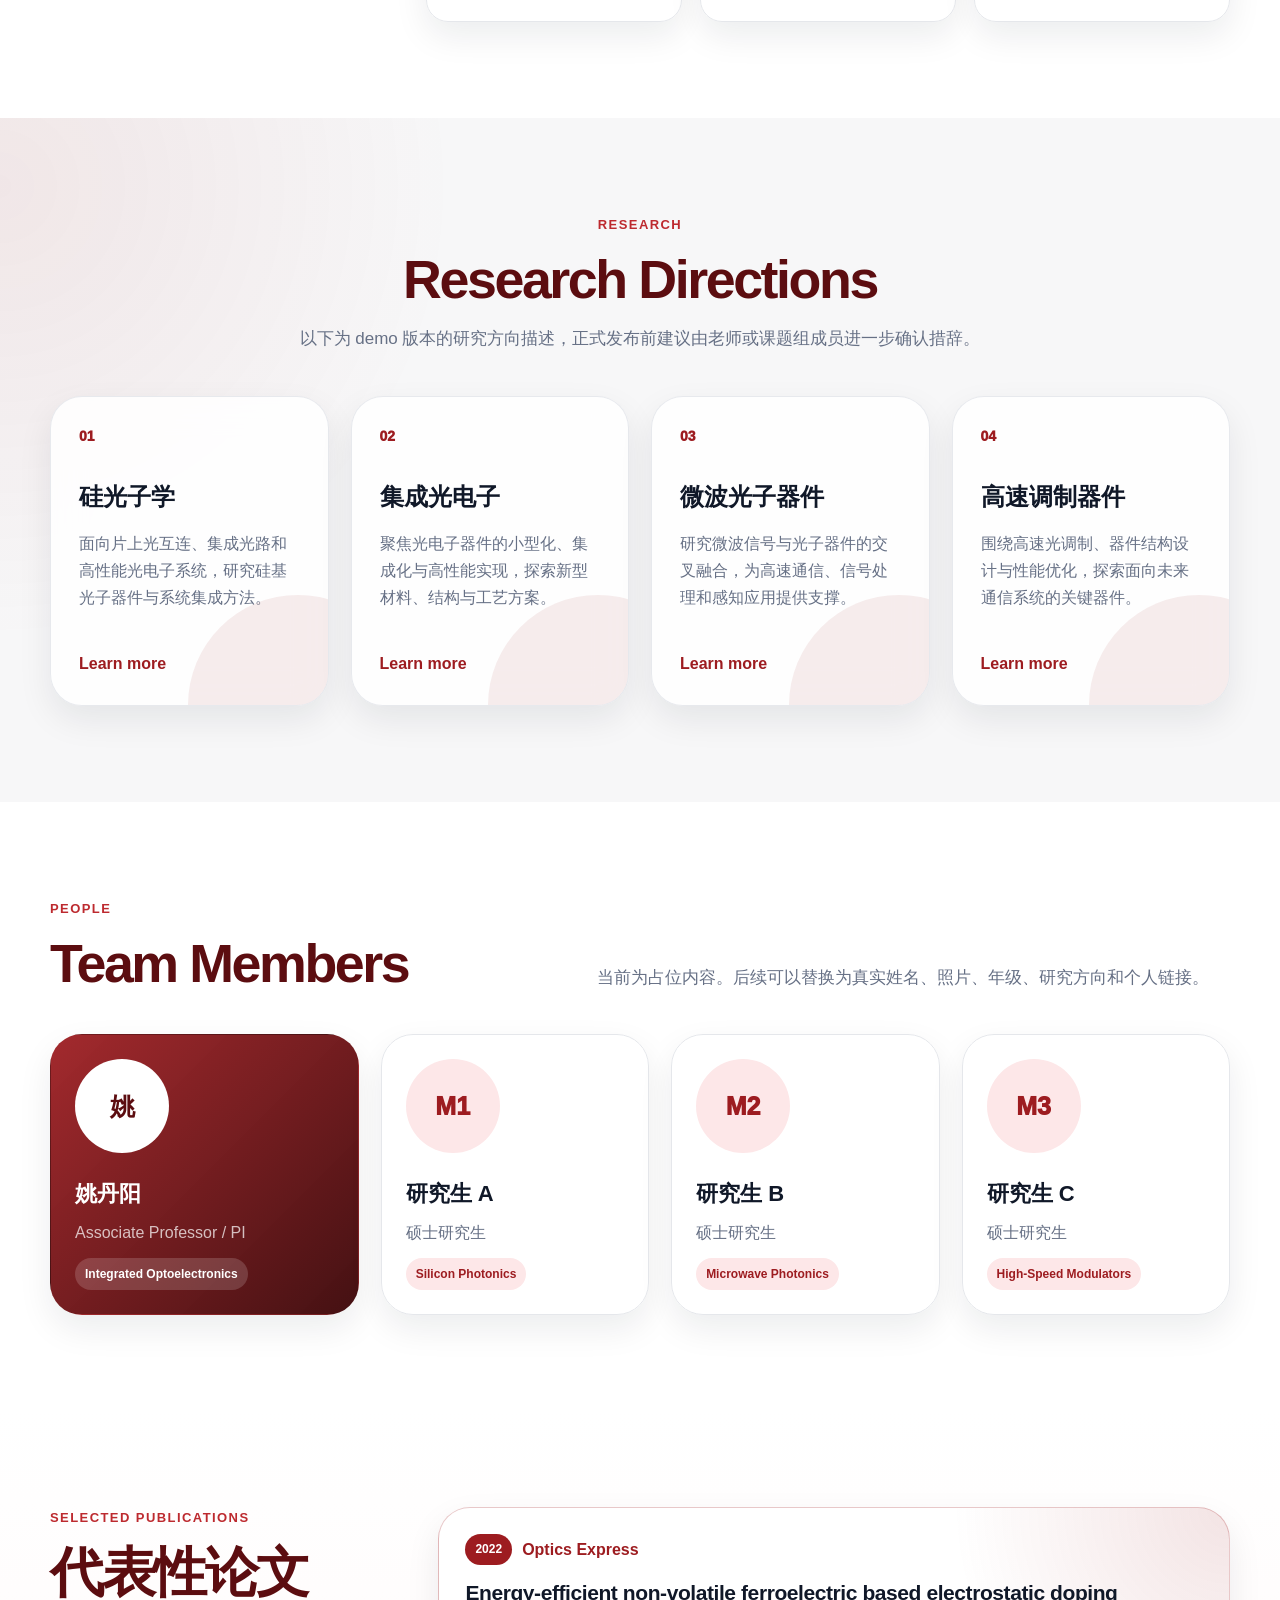
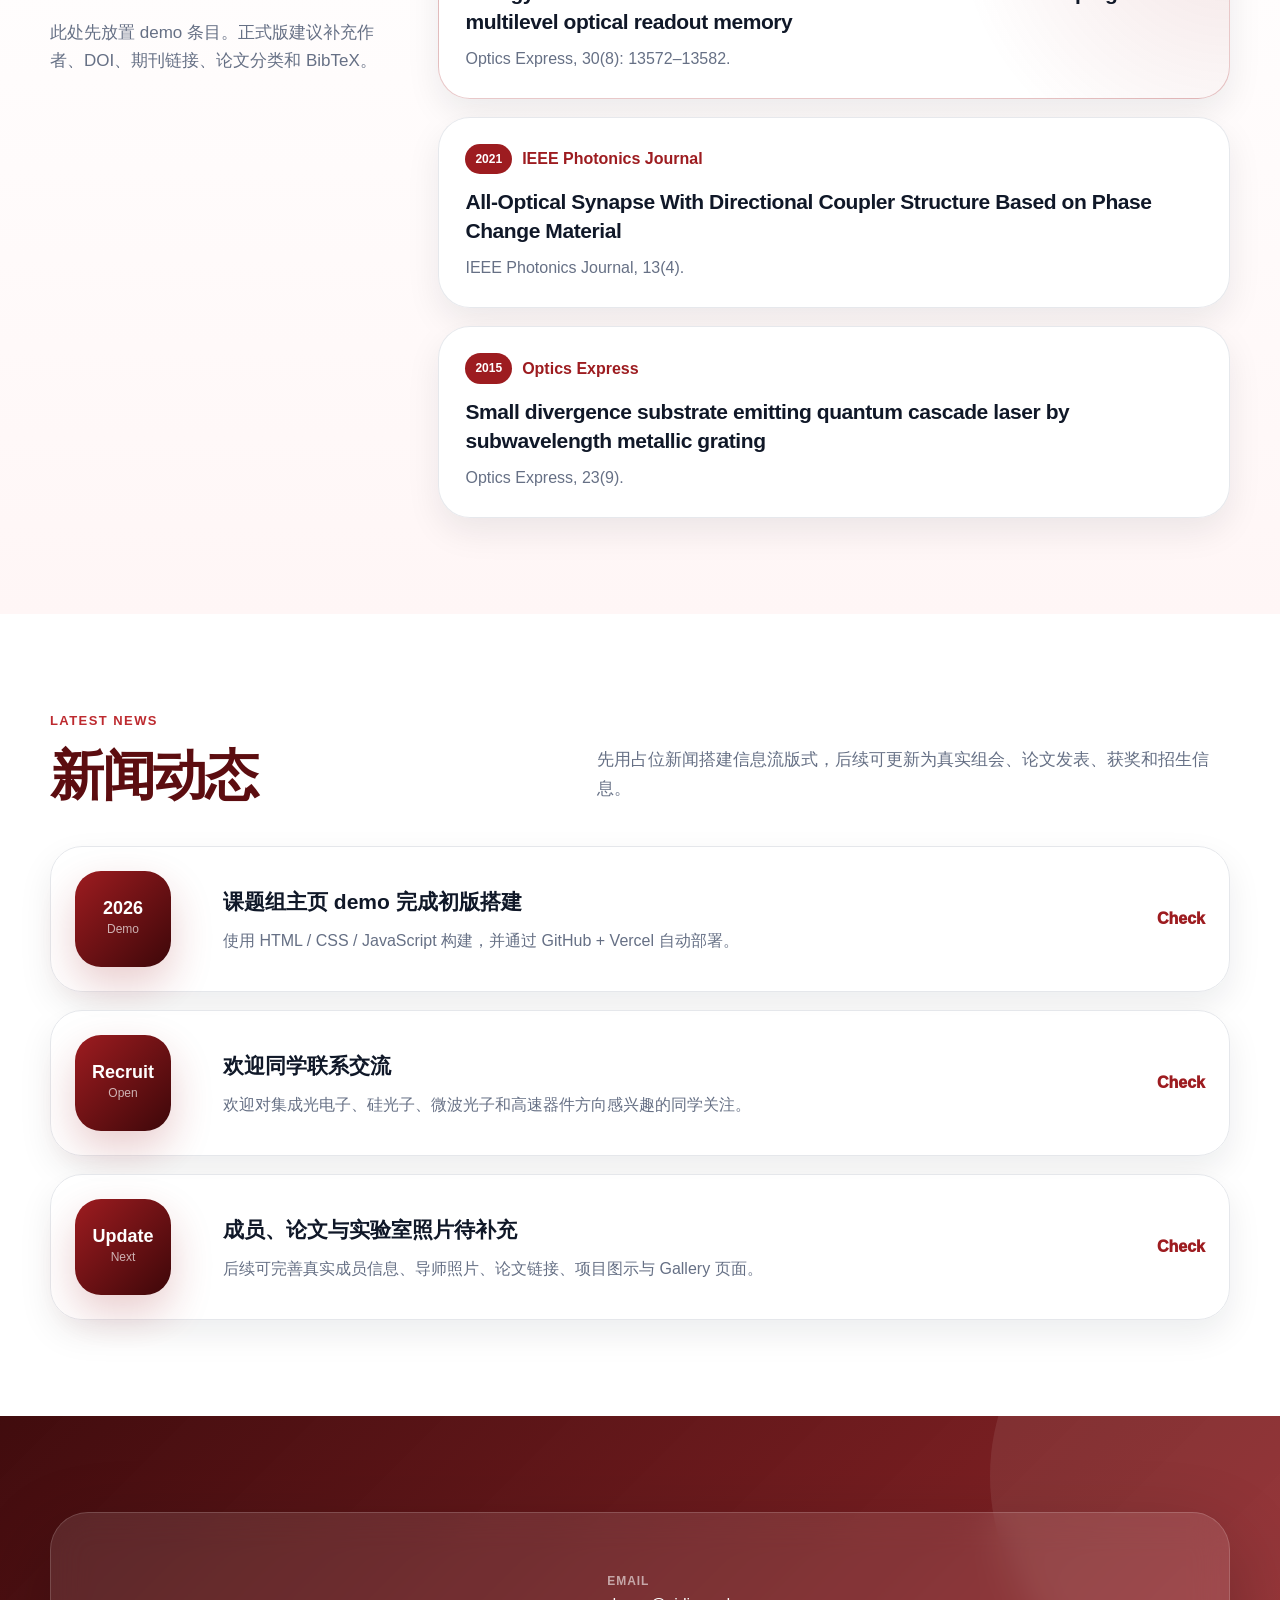
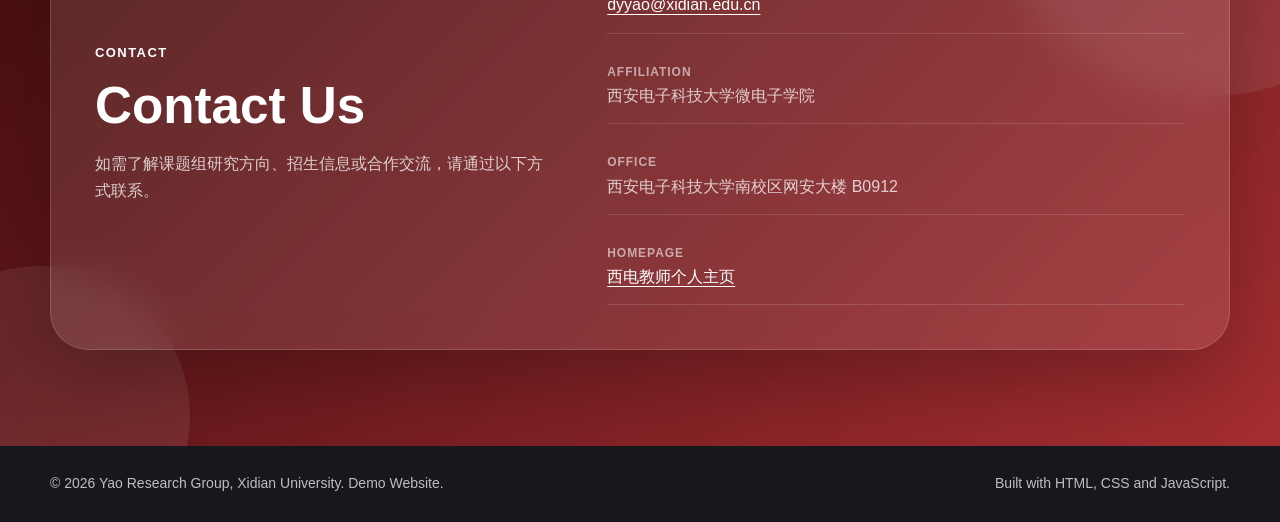
==== commit 1024bc59: "Add files via upload" ====
--- a/index.html
+++ b/index.html
@@ -14,282 +14,390 @@
 </head>
 
 <body>
-  <!-- 顶部细条 -->
-  <div class="top-bar">
-    <div class="container top-bar-content">
-      <span>西安电子科技大学 · 微电子学院</span>
-      <span>Yao Research Group</span>
+  <div class="page-loader" aria-hidden="true">
+    <div class="loader-mark">Y</div>
+  </div>
+
+  <header class="site-header">
+    <div class="header-top">
+      <div class="container header-top-inner">
+        <span>西安电子科技大学 · 微电子学院</span>
+        <span>Silicon Photonics · Integrated Optoelectronics · Microwave Photonics</span>
+      </div>
     </div>
-  </div>
-
-  <!-- 导航栏 -->
-  <header class="site-header">
-    <div class="container nav-wrapper">
-      <a href="#home" class="brand">
-        <div class="brand-mark">Y</div>
-        <div>
-          <div class="brand-title">Yao Research Group</div>
-          <div class="brand-subtitle">Xidian University</div>
+
+    <div class="container nav-inner">
+      <a class="brand" href="#home" aria-label="Yao Research Group Home">
+        <div class="brand-logo">Y</div>
+        <div class="brand-text">
+          <strong>Yao Research Group</strong>
+          <span>Xidian University</span>
         </div>
       </a>
 
       <button class="nav-toggle" aria-label="打开导航菜单" aria-expanded="false">
-        ☰
+        <span></span>
+        <span></span>
+        <span></span>
       </button>
 
-      <nav class="site-nav">
-        <a href="#home">首页</a>
-        <a href="#about">简介</a>
-        <a href="#research">研究方向</a>
-        <a href="#members">成员</a>
-        <a href="#publications">论文</a>
-        <a href="#news">新闻</a>
-        <a href="#contact">联系</a>
+      <nav class="site-nav" aria-label="Main navigation">
+        <a href="#home">Home</a>
+        <a href="#intro">Intro</a>
+        <a href="#research">Research</a>
+        <a href="#people">People</a>
+        <a href="#publications">Publications</a>
+        <a href="#news">News</a>
+        <a href="#contact">Contact</a>
       </nav>
     </div>
   </header>
 
   <main>
-    <!-- Hero -->
     <section id="home" class="hero">
-      <div class="container hero-grid">
-        <div class="hero-text" data-animate>
-          <p class="eyebrow">Silicon Photonics · Integrated Optoelectronics</p>
-          <h1>姚丹阳老师课题组</h1>
-          <h2>面向片上光电子与高速调制器件的交叉研究</h2>
-          <p class="hero-description">
-            本页面是一个课题组主页 demo，用于展示导师信息、研究方向、成员、论文成果和招生信息。
-            当前版本采用纯前端 HTML / CSS / JavaScript 搭建，便于后续通过 GitHub 和 Vercel 快速部署。
+      <div class="hero-bg-orb orb-one"></div>
+      <div class="hero-bg-orb orb-two"></div>
+
+      <div class="container hero-layout">
+        <div class="hero-copy" data-animate>
+          <p class="kicker">Yao Research Group · Xidian University</p>
+          <h1>
+            Integrated Photonics<br />
+            for High-Speed Optoelectronics
+          </h1>
+          <p class="hero-cn">姚丹阳老师课题组</p>
+          <p class="hero-desc">
+            面向硅光子学、集成光电子、微波光子器件与高速调制器件，探索片上光电子器件、
+            光电融合系统及其在高速通信与信号处理中的应用。
           </p>
 
           <div class="hero-actions">
-            <a class="button primary" href="#research">查看研究方向</a>
-            <a class="button secondary" href="#contact">联系课题组</a>
+            <a href="#intro" class="btn btn-primary">了解课题组</a>
+            <a href="#publications" class="btn btn-ghost">代表性成果</a>
           </div>
-        </div>
-
-        <div class="hero-card" data-animate>
-          <div class="hero-card-header">
-            <span>Principal Investigator</span>
+
+          <div class="hero-metrics" aria-label="Research highlights">
+            <div>
+              <strong>4</strong>
+              <span>Research Areas</span>
+            </div>
+            <div>
+              <strong>PI</strong>
+              <span>Associate Professor</span>
+            </div>
+            <div>
+              <strong>XDU</strong>
+              <span>Microelectronics</span>
+            </div>
           </div>
-
-          <div class="profile-placeholder">
-            姚
-          </div>
-
-          <h3>姚丹阳</h3>
+        </div>
+
+        <aside class="hero-panel" data-animate>
+          <div class="panel-tag">Principal Investigator</div>
+          <div class="pi-avatar">姚</div>
+          <h2>姚丹阳</h2>
           <p>副教授 · 硕士生导师 · 华山学者</p>
 
-          <ul class="profile-list">
-            <li>所在单位：西安电子科技大学微电子学院</li>
-            <li>学科方向：微电子学与固体电子学</li>
-            <li>邮箱：dyyao@xidian.edu.cn</li>
-            <li>办公地点：南校区网安大楼 B0912</li>
+          <ul class="pi-info">
+            <li>
+              <span>单位</span>
+              <strong>西安电子科技大学微电子学院</strong>
+            </li>
+            <li>
+              <span>方向</span>
+              <strong>硅光子学 / 集成光电子 / 微波光子</strong>
+            </li>
+            <li>
+              <span>Email</span>
+              <strong><a href="mailto:dyyao@xidian.edu.cn">dyyao@xidian.edu.cn</a></strong>
+            </li>
+            <li>
+              <span>Office</span>
+              <strong>南校区网安大楼 B0912</strong>
+            </li>
           </ul>
-        </div>
-      </div>
-    </section>
-
-    <!-- News strip -->
-    <section class="news-strip">
-      <div class="container news-strip-content">
-        <strong>Latest Notice</strong>
-        <span>欢迎对硅光子学、集成光电子、微波光子器件和高速调制器件感兴趣的同学关注课题组。</span>
-      </div>
-    </section>
-
-    <!-- About -->
-    <section id="about" class="section" data-animate>
-      <div class="container two-column">
-        <div>
-          <p class="section-label">About</p>
+        </aside>
+      </div>
+
+      <div class="scroll-indicator" aria-hidden="true">
+        <span>Scroll</span>
+        <i></i>
+      </div>
+    </section>
+
+    <section class="notice-bar">
+      <div class="container notice-inner">
+        <strong>Open Positions</strong>
+        <span>欢迎对集成光电子、硅光子学、微波光子器件与高速调制方向感兴趣的同学联系交流。</span>
+        <a href="#contact">Contact us</a>
+      </div>
+    </section>
+
+    <section id="intro" class="section intro-section">
+      <div class="container intro-grid">
+        <div class="section-title sticky-title" data-animate>
+          <p class="label">Group Introduction</p>
           <h2>课题组简介</h2>
         </div>
 
-        <div class="section-text">
-          <p>
+        <div class="intro-content" data-animate>
+          <p class="lead">
             姚丹阳老师课题组依托西安电子科技大学微电子学院，围绕硅光子学、集成光电子、
             微波光子器件、高速调制器件等方向开展研究。
           </p>
           <p>
-            本 demo 参考高校课题组主页常见结构，优先保证信息清晰、页面简洁、易于维护。
-            后续可以继续加入英文版本、论文筛选、成员详情、新闻归档和项目展示等功能。
-          </p>
-        </div>
-      </div>
-    </section>
-
-    <!-- Research -->
-    <section id="research" class="section section-muted" data-animate>
+            本 demo 采用正式高校实验室主页风格组织内容：首屏展示课题组方向与导师信息，
+            中部突出研究方向与代表成果，底部保留新闻动态与联系方式。后续可以继续加入真实成员照片、
+            论文链接、项目图示、英文页面、新闻详情页与 Gallery 页面。
+          </p>
+
+          <div class="intro-cards">
+            <article>
+              <span>01</span>
+              <h3>Clear Structure</h3>
+              <p>导航清晰，适合长期扩展为正式课题组主页。</p>
+            </article>
+            <article>
+              <span>02</span>
+              <h3>Academic Style</h3>
+              <p>突出研究方向、代表论文、招生信息与团队信息。</p>
+            </article>
+            <article>
+              <span>03</span>
+              <h3>Static Website</h3>
+              <p>纯前端实现，便于 GitHub + Vercel 快速部署。</p>
+            </article>
+          </div>
+        </div>
+      </div>
+    </section>
+
+    <section id="research" class="section research-section">
       <div class="container">
-        <div class="section-heading">
-          <p class="section-label">Research</p>
-          <h2>研究方向</h2>
-          <p>以下内容是根据公开主页关键词整理的 demo 版本，后续应由老师或课题组成员确认表述。</p>
-        </div>
-
-        <div class="card-grid">
+        <div class="section-heading center" data-animate>
+          <p class="label">Research</p>
+          <h2>Research Directions</h2>
+          <p>
+            以下为 demo 版本的研究方向描述，正式发布前建议由老师或课题组成员进一步确认措辞。
+          </p>
+        </div>
+
+        <div class="research-grid">
           <article class="research-card" data-animate>
-            <div class="card-icon">01</div>
+            <div class="research-index">01</div>
             <h3>硅光子学</h3>
             <p>
               面向片上光互连、集成光路和高性能光电子系统，研究硅基光子器件与系统集成方法。
             </p>
+            <a href="#contact">Learn more</a>
           </article>
 
           <article class="research-card" data-animate>
-            <div class="card-icon">02</div>
+            <div class="research-index">02</div>
             <h3>集成光电子</h3>
             <p>
               聚焦光电子器件的小型化、集成化与高性能实现，探索新型材料、结构与工艺方案。
             </p>
+            <a href="#contact">Learn more</a>
           </article>
 
           <article class="research-card" data-animate>
-            <div class="card-icon">03</div>
+            <div class="research-index">03</div>
             <h3>微波光子器件</h3>
             <p>
               研究微波信号与光子器件的交叉融合，为高速通信、信号处理和感知应用提供支撑。
             </p>
+            <a href="#contact">Learn more</a>
           </article>
 
           <article class="research-card" data-animate>
-            <div class="card-icon">04</div>
+            <div class="research-index">04</div>
             <h3>高速调制器件</h3>
             <p>
               围绕高速光调制、器件结构设计与性能优化，探索面向未来通信系统的关键器件。
             </p>
-          </article>
-        </div>
-      </div>
-    </section>
-
-    <!-- Members -->
-    <section id="members" class="section" data-animate>
+            <a href="#contact">Learn more</a>
+          </article>
+        </div>
+      </div>
+    </section>
+
+    <section id="people" class="section people-section">
       <div class="container">
-        <div class="section-heading">
-          <p class="section-label">Members</p>
-          <h2>团队成员</h2>
-          <p>当前为占位内容。后续可以替换为真实成员姓名、年级、研究方向和照片。</p>
-        </div>
-
-        <div class="member-grid">
-          <article class="member-card" data-animate>
-            <div class="avatar">姚</div>
-            <h3>姚丹阳</h3>
-            <p>副教授 / 硕士生导师</p>
-            <span>Principal Investigator</span>
-          </article>
-
-          <article class="member-card" data-animate>
-            <div class="avatar">M1</div>
-            <h3>研究生 A</h3>
-            <p>硕士研究生</p>
-            <span>Silicon Photonics</span>
-          </article>
-
-          <article class="member-card" data-animate>
-            <div class="avatar">M2</div>
-            <h3>研究生 B</h3>
-            <p>硕士研究生</p>
-            <span>Integrated Optoelectronics</span>
-          </article>
-
-          <article class="member-card" data-animate>
-            <div class="avatar">M3</div>
-            <h3>研究生 C</h3>
-            <p>硕士研究生</p>
-            <span>Microwave Photonics</span>
-          </article>
-        </div>
-      </div>
-    </section>
-
-    <!-- Publications -->
-    <section id="publications" class="section section-muted" data-animate>
+        <div class="section-heading split" data-animate>
+          <div>
+            <p class="label">People</p>
+            <h2>Team Members</h2>
+          </div>
+          <p>
+            当前为占位内容。后续可以替换为真实姓名、照片、年级、研究方向和个人链接。
+          </p>
+        </div>
+
+        <div class="people-grid">
+          <article class="person-card pi-card" data-animate>
+            <div class="person-photo">姚</div>
+            <div class="person-info">
+              <h3>姚丹阳</h3>
+              <p>Associate Professor / PI</p>
+              <span>Integrated Optoelectronics</span>
+            </div>
+          </article>
+
+          <article class="person-card" data-animate>
+            <div class="person-photo">M1</div>
+            <div class="person-info">
+              <h3>研究生 A</h3>
+              <p>硕士研究生</p>
+              <span>Silicon Photonics</span>
+            </div>
+          </article>
+
+          <article class="person-card" data-animate>
+            <div class="person-photo">M2</div>
+            <div class="person-info">
+              <h3>研究生 B</h3>
+              <p>硕士研究生</p>
+              <span>Microwave Photonics</span>
+            </div>
+          </article>
+
+          <article class="person-card" data-animate>
+            <div class="person-photo">M3</div>
+            <div class="person-info">
+              <h3>研究生 C</h3>
+              <p>硕士研究生</p>
+              <span>High-Speed Modulators</span>
+            </div>
+          </article>
+        </div>
+      </div>
+    </section>
+
+    <section id="publications" class="section publications-section">
+      <div class="container publication-layout">
+        <div class="section-title" data-animate>
+          <p class="label">Selected Publications</p>
+          <h2>代表性论文</h2>
+          <p>
+            此处先放置 demo 条目。正式版建议补充作者、DOI、期刊链接、论文分类和 BibTeX。
+          </p>
+        </div>
+
+        <div class="publication-list">
+          <article class="publication-card featured" data-animate>
+            <div class="pub-meta">
+              <span>2022</span>
+              <strong>Optics Express</strong>
+            </div>
+            <h3>
+              Energy-efficient non-volatile ferroelectric based electrostatic doping multilevel optical readout memory
+            </h3>
+            <p>Optics Express, 30(8): 13572–13582.</p>
+          </article>
+
+          <article class="publication-card" data-animate>
+            <div class="pub-meta">
+              <span>2021</span>
+              <strong>IEEE Photonics Journal</strong>
+            </div>
+            <h3>
+              All-Optical Synapse With Directional Coupler Structure Based on Phase Change Material
+            </h3>
+            <p>IEEE Photonics Journal, 13(4).</p>
+          </article>
+
+          <article class="publication-card" data-animate>
+            <div class="pub-meta">
+              <span>2015</span>
+              <strong>Optics Express</strong>
+            </div>
+            <h3>
+              Small divergence substrate emitting quantum cascade laser by subwavelength metallic grating
+            </h3>
+            <p>Optics Express, 23(9).</p>
+          </article>
+        </div>
+      </div>
+    </section>
+
+    <section id="news" class="section news-section">
       <div class="container">
-        <div class="section-heading">
-          <p class="section-label">Publications</p>
-          <h2>代表性论文</h2>
-          <p>以下先放入公开主页可检索到的部分论文条目，后续建议补充 DOI、作者列表和链接。</p>
-        </div>
-
-        <div class="publication-list">
-          <article class="publication-item" data-animate>
-            <span class="pub-year">2022</span>
-            <div>
-              <h3>Energy-efficient non-volatile ferroelectric based electrostatic doping multilevel optical readout memory</h3>
-              <p>Optics Express, 30(8): 13572–13582.</p>
-            </div>
-          </article>
-
-          <article class="publication-item" data-animate>
-            <span class="pub-year">2021</span>
-            <div>
-              <h3>All-Optical Synapse With Directional Coupler Structure Based on Phase Change Material</h3>
-              <p>IEEE Photonics Journal, 13(4).</p>
-            </div>
-          </article>
-
-          <article class="publication-item" data-animate>
-            <span class="pub-year">2015</span>
-            <div>
-              <h3>Small divergence substrate emitting quantum cascade laser by subwavelength metallic grating</h3>
-              <p>Optics Express, 23(9).</p>
-            </div>
-          </article>
-        </div>
-      </div>
-    </section>
-
-    <!-- News -->
-    <section id="news" class="section" data-animate>
-      <div class="container">
-        <div class="section-heading">
-          <p class="section-label">News</p>
-          <h2>新闻动态</h2>
-          <p>先用占位新闻跑通版式，后续可以改成真实组会、论文发表、获奖、招生信息。</p>
-        </div>
-
-        <div class="news-grid">
-          <article class="news-card" data-animate>
-            <div class="news-date">2026</div>
-            <h3>课题组主页 demo 上线</h3>
-            <p>使用纯前端页面搭建，并计划通过 GitHub + Vercel 部署。</p>
-          </article>
-
-          <article class="news-card" data-animate>
-            <div class="news-date">Recruiting</div>
-            <h3>欢迎同学联系交流</h3>
-            <p>欢迎对集成光电子、硅光子和高速器件方向感兴趣的同学关注。</p>
-          </article>
-
-          <article class="news-card" data-animate>
-            <div class="news-date">Update</div>
-            <h3>论文与成员信息待补充</h3>
-            <p>后续将完善团队成员、研究项目、论文成果和实验室照片。</p>
-          </article>
-        </div>
-      </div>
-    </section>
-
-    <!-- Contact -->
-    <section id="contact" class="section contact-section" data-animate>
-      <div class="container contact-card">
+        <div class="section-heading split" data-animate>
+          <div>
+            <p class="label">Latest News</p>
+            <h2>新闻动态</h2>
+          </div>
+          <p>
+            先用占位新闻搭建信息流版式，后续可更新为真实组会、论文发表、获奖和招生信息。
+          </p>
+        </div>
+
+        <div class="news-list">
+          <article class="news-item" data-animate>
+            <time>
+              <strong>2026</strong>
+              <span>Demo</span>
+            </time>
+            <div>
+              <h3>课题组主页 demo 完成初版搭建</h3>
+              <p>使用 HTML / CSS / JavaScript 构建，并通过 GitHub + Vercel 自动部署。</p>
+            </div>
+            <a href="#contact">Check</a>
+          </article>
+
+          <article class="news-item" data-animate>
+            <time>
+              <strong>Recruit</strong>
+              <span>Open</span>
+            </time>
+            <div>
+              <h3>欢迎同学联系交流</h3>
+              <p>欢迎对集成光电子、硅光子、微波光子和高速器件方向感兴趣的同学关注。</p>
+            </div>
+            <a href="#contact">Check</a>
+          </article>
+
+          <article class="news-item" data-animate>
+            <time>
+              <strong>Update</strong>
+              <span>Next</span>
+            </time>
+            <div>
+              <h3>成员、论文与实验室照片待补充</h3>
+              <p>后续可完善真实成员信息、导师照片、论文链接、项目图示与 Gallery 页面。</p>
+            </div>
+            <a href="#people">Check</a>
+          </article>
+        </div>
+      </div>
+    </section>
+
+    <section id="contact" class="section contact-section">
+      <div class="container contact-box" data-animate>
         <div>
-          <p class="section-label">Contact</p>
-          <h2>联系方式</h2>
+          <p class="label">Contact</p>
+          <h2>Contact Us</h2>
           <p>
             如需了解课题组研究方向、招生信息或合作交流，请通过以下方式联系。
           </p>
         </div>
 
-        <div class="contact-info">
-          <p><strong>邮箱：</strong><a href="mailto:dyyao@xidian.edu.cn">dyyao@xidian.edu.cn</a></p>
-          <p><strong>单位：</strong>西安电子科技大学微电子学院</p>
-          <p><strong>地址：</strong>西安电子科技大学南校区网安大楼 B0912</p>
-          <p>
-            <strong>主页：</strong>
+        <div class="contact-details">
+          <p>
+            <span>Email</span>
+            <a href="mailto:dyyao@xidian.edu.cn">dyyao@xidian.edu.cn</a>
+          </p>
+          <p>
+            <span>Affiliation</span>
+            西安电子科技大学微电子学院
+          </p>
+          <p>
+            <span>Office</span>
+            西安电子科技大学南校区网安大楼 B0912
+          </p>
+          <p>
+            <span>Homepage</span>
             <a href="https://faculty.xidian.edu.cn/YAODANYANG/zh_CN/index.htm" target="_blank" rel="noopener">
               西电教师个人主页
             </a>
@@ -300,9 +408,9 @@
   </main>
 
   <footer class="site-footer">
-    <div class="container footer-content">
+    <div class="container footer-inner">
       <p>© 2026 Yao Research Group, Xidian University. Demo Website.</p>
-      <p>Built with HTML, CSS and JavaScript. Deployed with GitHub + Vercel.</p>
+      <p>Built with HTML, CSS and JavaScript.</p>
     </div>
   </footer>
 
--- a/style.css
+++ b/style.css
@@ -1,16 +1,33 @@
 :root {
-  --xdu-red: #9d1c20;
-  --xdu-red-dark: #6f1014;
-  --xdu-red-soft: #f8e9ea;
-  --ink: #1f2933;
-  --muted: #667085;
+  --red-950: #3d0709;
+  --red-900: #5c0d10;
+  --red-800: #7f1418;
+  --red-700: #9d1c20;
+  --red-600: #bd2a2f;
+  --red-100: #fde7e8;
+  --red-50: #fff5f5;
+
+  --ink-950: #101828;
+  --ink-800: #1d2939;
+  --ink-600: #475467;
+  --ink-500: #667085;
   --line: #e5e7eb;
+
   --bg: #ffffff;
-  --bg-muted: #f7f7f8;
-  --card: #ffffff;
-  --shadow: 0 20px 50px rgba(31, 41, 51, 0.12);
-  --radius: 20px;
+  --bg-soft: #f7f7f8;
+  --card: rgba(255, 255, 255, 0.88);
+
+  --shadow-soft: 0 14px 34px rgba(16, 24, 40, 0.08);
+  --shadow-card: 0 24px 70px rgba(16, 24, 40, 0.12);
+  --shadow-red: 0 24px 60px rgba(157, 28, 32, 0.28);
+
+  --radius-sm: 14px;
+  --radius-md: 22px;
+  --radius-lg: 32px;
+
   --max-width: 1180px;
+  --ease: cubic-bezier(0.16, 1, 0.3, 1);
+  --ease-soft: cubic-bezier(0.22, 1, 0.36, 1);
 }
 
 * {
@@ -19,10 +36,13 @@
 
 html {
   scroll-behavior: smooth;
+  scroll-padding-top: 96px;
 }
 
 body {
   margin: 0;
+  color: var(--ink-950);
+  background: var(--bg);
   font-family:
     -apple-system,
     BlinkMacSystemFont,
@@ -32,9 +52,33 @@
     "Noto Sans CJK SC",
     Arial,
     sans-serif;
-  color: var(--ink);
-  background: var(--bg);
   line-height: 1.7;
+  overflow-x: hidden;
+}
+
+body::before {
+  content: "";
+  position: fixed;
+  inset: 0;
+  z-index: -3;
+  background:
+    radial-gradient(circle at 10% 0%, rgba(157, 28, 32, 0.12), transparent 28%),
+    radial-gradient(circle at 90% 14%, rgba(189, 42, 47, 0.12), transparent 26%),
+    linear-gradient(180deg, #fff, #fff8f8 38%, #ffffff 100%);
+}
+
+body::after {
+  content: "";
+  position: fixed;
+  inset: 0;
+  z-index: -2;
+  opacity: 0.45;
+  background-image:
+    linear-gradient(rgba(157, 28, 32, 0.045) 1px, transparent 1px),
+    linear-gradient(90deg, rgba(157, 28, 32, 0.045) 1px, transparent 1px);
+  background-size: 54px 54px;
+  mask-image: linear-gradient(to bottom, #000, transparent 78%);
+  pointer-events: none;
 }
 
 a {
@@ -47,611 +91,1304 @@
   margin: 0 auto;
 }
 
-/* 顶部细条 */
-.top-bar {
-  background: var(--xdu-red-dark);
-  color: #fff;
-  font-size: 14px;
-}
-
-.top-bar-content {
-  min-height: 38px;
+/* loader */
+.page-loader {
+  position: fixed;
+  inset: 0;
+  z-index: 999;
+  display: grid;
+  place-items: center;
+  background: var(--red-950);
+  animation: loaderOut 0.85s ease 0.45s forwards;
+  pointer-events: none;
+}
+
+.loader-mark {
+  width: 72px;
+  height: 72px;
+  display: grid;
+  place-items: center;
+  border-radius: 24px;
+  color: #fff;
+  background: linear-gradient(135deg, var(--red-600), var(--red-900));
+  font-size: 34px;
+  font-weight: 900;
+  box-shadow: var(--shadow-red);
+  animation: loaderPulse 0.9s ease infinite alternate;
+}
+
+@keyframes loaderPulse {
+  from {
+    transform: scale(0.96);
+    opacity: 0.85;
+  }
+  to {
+    transform: scale(1.05);
+    opacity: 1;
+  }
+}
+
+@keyframes loaderOut {
+  to {
+    opacity: 0;
+    visibility: hidden;
+  }
+}
+
+/* animation */
+[data-animate] {
+  opacity: 0;
+  transform: translateY(34px);
+  transition:
+    opacity 0.9s var(--ease),
+    transform 0.9s var(--ease);
+  transition-delay: var(--delay, 0ms);
+}
+
+[data-animate].is-visible {
+  opacity: 1;
+  transform: translateY(0);
+}
+
+@media (prefers-reduced-motion: reduce) {
+  *,
+  *::before,
+  *::after {
+    animation-duration: 0.001ms !important;
+    animation-iteration-count: 1 !important;
+    transition-duration: 0.001ms !important;
+    scroll-behavior: auto !important;
+  }
+
+  [data-animate] {
+    opacity: 1;
+    transform: none;
+  }
+}
+
+/* header */
+.site-header {
+  position: sticky;
+  top: 0;
+  z-index: 100;
+}
+
+.header-top {
+  color: rgba(255, 255, 255, 0.9);
+  background: linear-gradient(90deg, var(--red-950), var(--red-800));
+  font-size: 13px;
+}
+
+.header-top-inner {
+  min-height: 34px;
   display: flex;
   align-items: center;
   justify-content: space-between;
   gap: 16px;
 }
 
-/* 导航 */
-.site-header {
-  position: sticky;
-  top: 0;
-  z-index: 100;
-  background: rgba(255, 255, 255, 0.96);
-  border-bottom: 1px solid var(--line);
-  backdrop-filter: blur(12px);
-}
-
-.nav-wrapper {
+.nav-inner {
   min-height: 78px;
   display: flex;
   align-items: center;
   justify-content: space-between;
-  gap: 24px;
+  gap: 28px;
+  background: rgba(255, 255, 255, 0.82);
+  backdrop-filter: blur(20px);
+  border-bottom: 1px solid rgba(229, 231, 235, 0.9);
+  transition:
+    min-height 0.35s ease,
+    box-shadow 0.35s ease,
+    background 0.35s ease,
+    border-color 0.35s ease;
+}
+
+.site-header.is-scrolled .nav-inner {
+  min-height: 66px;
+  background: rgba(255, 255, 255, 0.94);
+  box-shadow: 0 16px 38px rgba(16, 24, 40, 0.1);
+  border-color: rgba(157, 28, 32, 0.12);
 }
 
 .brand {
   display: flex;
   align-items: center;
-  gap: 12px;
-}
-
-.brand-mark {
-  width: 46px;
-  height: 46px;
-  border-radius: 14px;
+  gap: 13px;
+}
+
+.brand-logo {
+  width: 48px;
+  height: 48px;
   display: grid;
   place-items: center;
-  color: #fff;
-  background: linear-gradient(135deg, var(--xdu-red), var(--xdu-red-dark));
-  font-weight: 800;
+  border-radius: 17px;
+  color: #fff;
+  font-weight: 950;
   font-size: 22px;
-  box-shadow: 0 8px 24px rgba(157, 28, 32, 0.28);
-}
-
-.brand-title {
-  font-weight: 800;
+  background:
+    linear-gradient(135deg, rgba(255,255,255,0.22), transparent),
+    linear-gradient(135deg, var(--red-700), var(--red-950));
+  box-shadow: 0 14px 32px rgba(157, 28, 32, 0.28);
+  transition:
+    transform 0.35s var(--ease-soft),
+    box-shadow 0.35s var(--ease-soft);
+}
+
+.brand:hover .brand-logo {
+  transform: rotate(-5deg) scale(1.06);
+  box-shadow: 0 20px 46px rgba(157, 28, 32, 0.34);
+}
+
+.brand-text {
+  display: grid;
+  line-height: 1.2;
+}
+
+.brand-text strong {
   font-size: 18px;
-  line-height: 1.2;
-}
-
-.brand-subtitle {
-  color: var(--muted);
+  letter-spacing: -0.02em;
+}
+
+.brand-text span {
+  margin-top: 3px;
+  color: var(--ink-500);
   font-size: 13px;
-  margin-top: 2px;
 }
 
 .site-nav {
   display: flex;
   align-items: center;
-  gap: 24px;
+  gap: 6px;
   font-size: 15px;
-  font-weight: 600;
+  font-weight: 800;
 }
 
 .site-nav a {
-  color: #354052;
-  transition: color 0.2s ease;
+  position: relative;
+  padding: 9px 12px;
+  color: var(--ink-600);
+  border-radius: 999px;
+  transition:
+    color 0.25s ease,
+    background 0.25s ease,
+    transform 0.25s ease;
 }
 
 .site-nav a:hover {
-  color: var(--xdu-red);
+  color: var(--red-700);
+  background: var(--red-100);
+  transform: translateY(-1px);
+}
+
+.site-nav a.active {
+  color: #fff;
+  background: var(--red-700);
 }
 
 .nav-toggle {
   display: none;
+  width: 44px;
+  height: 44px;
+  padding: 0;
   border: 0;
-  background: var(--xdu-red);
-  color: #fff;
-  width: 42px;
-  height: 42px;
-  border-radius: 12px;
-  font-size: 22px;
+  border-radius: 14px;
+  background: var(--red-700);
   cursor: pointer;
 }
 
-/* Hero */
+.nav-toggle span {
+  display: block;
+  width: 18px;
+  height: 2px;
+  margin: 4px auto;
+  background: #fff;
+  border-radius: 99px;
+  transition:
+    transform 0.28s ease,
+    opacity 0.28s ease;
+}
+
+.nav-toggle.is-open span:nth-child(1) {
+  transform: translateY(6px) rotate(45deg);
+}
+
+.nav-toggle.is-open span:nth-child(2) {
+  opacity: 0;
+}
+
+.nav-toggle.is-open span:nth-child(3) {
+  transform: translateY(-6px) rotate(-45deg);
+}
+
+/* hero */
 .hero {
   position: relative;
+  min-height: calc(100vh - 112px);
+  display: flex;
+  align-items: center;
   overflow: hidden;
-  padding: 92px 0;
+  padding: 96px 0 82px;
   background:
-    radial-gradient(circle at 80% 10%, rgba(157, 28, 32, 0.16), transparent 32%),
-    linear-gradient(135deg, #fff, #fff7f7 48%, #f6f6f6);
+    linear-gradient(135deg, rgba(61, 7, 9, 0.98), rgba(127, 20, 24, 0.88)),
+    radial-gradient(circle at 80% 10%, rgba(255,255,255,0.2), transparent 30%);
+  color: #fff;
 }
 
 .hero::before {
   content: "";
   position: absolute;
-  inset: auto -80px -160px auto;
-  width: 420px;
-  height: 420px;
-  border-radius: 999px;
-  background: rgba(157, 28, 32, 0.08);
-}
-
-.hero-grid {
+  inset: 0;
+  background:
+    linear-gradient(110deg, rgba(0,0,0,0.3), transparent 55%),
+    repeating-linear-gradient(120deg, rgba(255,255,255,0.04) 0 1px, transparent 1px 18px);
+  pointer-events: none;
+}
+
+.hero-bg-orb {
+  position: absolute;
+  border-radius: 50%;
+  filter: blur(2px);
+  pointer-events: none;
+}
+
+.orb-one {
+  width: 520px;
+  height: 520px;
+  right: -180px;
+  top: 40px;
+  background: rgba(255, 255, 255, 0.1);
+  animation: heroOrb 10s ease-in-out infinite alternate;
+}
+
+.orb-two {
+  width: 320px;
+  height: 320px;
+  left: -120px;
+  bottom: -80px;
+  background: rgba(255, 255, 255, 0.08);
+  animation: heroOrb 12s ease-in-out infinite alternate-reverse;
+}
+
+@keyframes heroOrb {
+  from {
+    transform: translate3d(0, 0, 0) scale(1);
+  }
+  to {
+    transform: translate3d(28px, -24px, 0) scale(1.08);
+  }
+}
+
+.hero-layout {
   position: relative;
-  display: grid;
-  grid-template-columns: 1.35fr 0.75fr;
+  z-index: 1;
+  display: grid;
+  grid-template-columns: 1.32fr 0.68fr;
   align-items: center;
   gap: 56px;
 }
 
-.eyebrow,
-.section-label {
-  margin: 0 0 12px;
-  color: var(--xdu-red);
+.kicker,
+.label {
+  margin: 0 0 14px;
+  color: var(--red-600);
+  font-size: 13px;
+  font-weight: 900;
   text-transform: uppercase;
-  letter-spacing: 0.08em;
-  font-size: 13px;
-  font-weight: 800;
+  letter-spacing: 0.11em;
+}
+
+.hero .kicker {
+  color: rgba(255,255,255,0.78);
 }
 
 .hero h1 {
+  max-width: 900px;
   margin: 0;
-  font-size: clamp(42px, 6vw, 72px);
-  line-height: 1.05;
-  color: var(--xdu-red-dark);
-}
-
-.hero h2 {
-  margin: 20px 0 0;
-  font-size: clamp(22px, 3vw, 34px);
-  line-height: 1.25;
-  font-weight: 700;
-}
-
-.hero-description {
+  font-size: clamp(44px, 7vw, 86px);
+  line-height: 0.98;
+  letter-spacing: -0.055em;
+}
+
+.hero-cn {
   margin: 24px 0 0;
+  font-size: clamp(24px, 3vw, 38px);
+  font-weight: 850;
+  color: rgba(255, 255, 255, 0.92);
+}
+
+.hero-desc {
   max-width: 760px;
-  color: var(--muted);
+  margin: 22px 0 0;
+  color: rgba(255,255,255,0.76);
   font-size: 18px;
 }
 
 .hero-actions {
-  margin-top: 34px;
   display: flex;
   flex-wrap: wrap;
   gap: 14px;
-}
-
-.button {
+  margin-top: 34px;
+}
+
+.btn {
+  position: relative;
+  overflow: hidden;
+  min-height: 50px;
   display: inline-flex;
   align-items: center;
   justify-content: center;
-  min-height: 46px;
-  padding: 0 22px;
+  padding: 0 24px;
   border-radius: 999px;
-  font-weight: 700;
-  transition: transform 0.2s ease, box-shadow 0.2s ease;
-}
-
-.button:hover {
-  transform: translateY(-2px);
-}
-
-.button.primary {
-  color: #fff;
-  background: var(--xdu-red);
-  box-shadow: 0 10px 24px rgba(157, 28, 32, 0.24);
-}
-
-.button.secondary {
-  color: var(--xdu-red);
+  font-weight: 900;
+  transition:
+    transform 0.28s var(--ease-soft),
+    box-shadow 0.28s var(--ease-soft),
+    background 0.28s ease;
+}
+
+.btn::after {
+  content: "";
+  position: absolute;
+  inset: 0;
+  transform: translateX(-115%) skewX(-18deg);
+  background: linear-gradient(90deg, transparent, rgba(255,255,255,0.35), transparent);
+  transition: transform 0.7s var(--ease-soft);
+}
+
+.btn:hover {
+  transform: translateY(-3px);
+}
+
+.btn:hover::after {
+  transform: translateX(115%) skewX(-18deg);
+}
+
+.btn-primary {
+  color: var(--red-950);
   background: #fff;
-  border: 1px solid rgba(157, 28, 32, 0.25);
-}
-
-/* Hero card */
-.hero-card {
-  background: rgba(255, 255, 255, 0.92);
-  border: 1px solid rgba(157, 28, 32, 0.12);
-  border-radius: var(--radius);
-  padding: 28px;
-  box-shadow: var(--shadow);
-}
-
-.hero-card-header {
-  display: flex;
-  justify-content: flex-end;
-  color: var(--xdu-red);
+  box-shadow: 0 18px 40px rgba(0,0,0,0.18);
+}
+
+.btn-ghost {
+  color: #fff;
+  border: 1px solid rgba(255,255,255,0.34);
+  background: rgba(255,255,255,0.1);
+  backdrop-filter: blur(14px);
+}
+
+.hero-metrics {
+  display: grid;
+  grid-template-columns: repeat(3, minmax(0, 1fr));
+  max-width: 620px;
+  gap: 14px;
+  margin-top: 42px;
+}
+
+.hero-metrics div {
+  padding: 18px;
+  border: 1px solid rgba(255,255,255,0.16);
+  border-radius: 22px;
+  background: rgba(255,255,255,0.09);
+  backdrop-filter: blur(14px);
+}
+
+.hero-metrics strong {
+  display: block;
+  font-size: 24px;
+  line-height: 1.1;
+}
+
+.hero-metrics span {
+  color: rgba(255,255,255,0.68);
   font-size: 13px;
-  font-weight: 800;
-  letter-spacing: 0.06em;
+}
+
+/* PI panel */
+.hero-panel {
+  position: relative;
+  overflow: hidden;
+  padding: 30px;
+  border: 1px solid rgba(255,255,255,0.18);
+  border-radius: 34px;
+  background: rgba(255,255,255,0.12);
+  backdrop-filter: blur(22px);
+  box-shadow: 0 32px 90px rgba(0,0,0,0.25);
+  transition:
+    transform 0.42s var(--ease-soft),
+    box-shadow 0.42s var(--ease-soft);
+}
+
+.hero-panel:hover {
+  transform: translateY(-8px);
+  box-shadow: 0 44px 110px rgba(0,0,0,0.34);
+}
+
+.hero-panel::before {
+  content: "";
+  position: absolute;
+  inset: auto -80px -100px auto;
+  width: 220px;
+  height: 220px;
+  border-radius: 50%;
+  background: rgba(255,255,255,0.1);
+}
+
+.panel-tag {
+  display: inline-flex;
+  padding: 7px 12px;
+  color: #fff;
+  border-radius: 999px;
+  background: rgba(255,255,255,0.14);
+  font-size: 12px;
+  font-weight: 850;
+  letter-spacing: 0.08em;
   text-transform: uppercase;
 }
 
-.profile-placeholder {
+.pi-avatar {
   width: 138px;
   height: 138px;
-  margin: 16px auto 22px;
+  display: grid;
+  place-items: center;
+  margin: 26px auto 20px;
   border-radius: 50%;
-  display: grid;
-  place-items: center;
-  color: #fff;
-  background:
-    linear-gradient(135deg, rgba(157, 28, 32, 0.9), rgba(111, 16, 20, 0.95)),
-    repeating-linear-gradient(45deg, transparent, transparent 8px, rgba(255,255,255,0.18) 8px, rgba(255,255,255,0.18) 12px);
-  font-size: 54px;
-  font-weight: 900;
-}
-
-.hero-card h3 {
+  color: var(--red-950);
+  background: linear-gradient(135deg, #fff, #ffe5e6);
+  font-size: 56px;
+  font-weight: 950;
+  box-shadow: 0 24px 56px rgba(0,0,0,0.22);
+}
+
+.hero-panel h2 {
   margin: 0;
   text-align: center;
-  font-size: 28px;
-}
-
-.hero-card > p {
-  margin: 8px 0 18px;
+  font-size: 30px;
+}
+
+.hero-panel > p {
+  margin: 8px 0 22px;
   text-align: center;
-  color: var(--muted);
-}
-
-.profile-list {
+  color: rgba(255,255,255,0.74);
+}
+
+.pi-info {
+  position: relative;
+  z-index: 1;
+  display: grid;
+  gap: 12px;
   margin: 0;
   padding: 0;
   list-style: none;
 }
 
-.profile-list li {
-  padding: 10px 0;
-  border-top: 1px solid var(--line);
-  color: #475467;
-}
-
-/* News strip */
-.news-strip {
-  background: var(--xdu-red);
-  color: #fff;
-}
-
-.news-strip-content {
-  min-height: 64px;
+.pi-info li {
+  padding: 13px 0;
+  border-top: 1px solid rgba(255,255,255,0.16);
+}
+
+.pi-info span {
+  display: block;
+  color: rgba(255,255,255,0.6);
+  font-size: 12px;
+  text-transform: uppercase;
+  letter-spacing: 0.08em;
+}
+
+.pi-info strong {
+  display: block;
+  margin-top: 3px;
+  color: #fff;
+  font-size: 14px;
+}
+
+.scroll-indicator {
+  position: absolute;
+  left: 50%;
+  bottom: 26px;
+  z-index: 1;
   display: flex;
   align-items: center;
+  gap: 12px;
+  transform: translateX(-50%);
+  color: rgba(255,255,255,0.62);
+  font-size: 12px;
+  text-transform: uppercase;
+  letter-spacing: 0.14em;
+}
+
+.scroll-indicator i {
+  width: 36px;
+  height: 1px;
+  display: block;
+  background: rgba(255,255,255,0.58);
+  animation: scrollLine 1.4s ease-in-out infinite alternate;
+}
+
+@keyframes scrollLine {
+  from {
+    transform: scaleX(0.45);
+    transform-origin: left;
+  }
+  to {
+    transform: scaleX(1);
+    transform-origin: left;
+  }
+}
+
+/* notice */
+.notice-bar {
+  color: #fff;
+  background: linear-gradient(90deg, var(--red-900), var(--red-700));
+}
+
+.notice-inner {
+  min-height: 70px;
+  display: grid;
+  grid-template-columns: auto 1fr auto;
+  align-items: center;
+  gap: 20px;
+}
+
+.notice-inner strong {
+  padding: 7px 12px;
+  border-radius: 999px;
+  background: rgba(255,255,255,0.15);
+}
+
+.notice-inner span {
+  color: rgba(255,255,255,0.82);
+}
+
+.notice-inner a {
+  font-weight: 900;
+  text-decoration: underline;
+  text-underline-offset: 4px;
+}
+
+/* sections */
+.section {
+  padding: 96px 0;
+}
+
+.section-title h2,
+.section-heading h2 {
+  margin: 0;
+  color: var(--red-900);
+  font-size: clamp(34px, 4.2vw, 54px);
+  line-height: 1.08;
+  letter-spacing: -0.045em;
+}
+
+.section-title p:not(.label),
+.section-heading p:not(.label) {
+  color: var(--ink-500);
+  font-size: 17px;
+}
+
+.section-heading.center {
+  max-width: 800px;
+  margin: 0 auto 42px;
+  text-align: center;
+}
+
+.section-heading.split {
+  display: grid;
+  grid-template-columns: 0.8fr 1fr;
+  align-items: end;
+  gap: 40px;
+  margin-bottom: 42px;
+}
+
+.section-heading.split > p {
+  margin: 0;
+}
+
+/* intro */
+.intro-section {
+  background: #fff;
+}
+
+.intro-grid {
+  display: grid;
+  grid-template-columns: 0.38fr 1fr;
+  gap: 70px;
+}
+
+.sticky-title {
+  align-self: start;
+  position: sticky;
+  top: 130px;
+}
+
+.lead {
+  margin: 0 0 18px;
+  color: var(--ink-800);
+  font-size: clamp(22px, 2.2vw, 30px);
+  line-height: 1.45;
+  letter-spacing: -0.02em;
+}
+
+.intro-content > p:not(.lead) {
+  margin: 0;
+  color: var(--ink-500);
+  font-size: 17px;
+}
+
+.intro-cards {
+  display: grid;
+  grid-template-columns: repeat(3, 1fr);
   gap: 18px;
-}
-
-.news-strip strong {
-  padding: 6px 12px;
-  border-radius: 999px;
-  background: rgba(255, 255, 255, 0.18);
-}
-
-/* Sections */
-.section {
-  padding: 86px 0;
-}
-
-.section-muted {
-  background: var(--bg-muted);
-}
-
-.two-column {
-  display: grid;
-  grid-template-columns: 0.45fr 1fr;
-  gap: 60px;
-}
-
-.section h2 {
+  margin-top: 36px;
+}
+
+.intro-cards article {
+  position: relative;
+  overflow: hidden;
+  padding: 24px;
+  border: 1px solid var(--line);
+  border-radius: var(--radius-md);
+  background: rgba(255,255,255,0.86);
+  box-shadow: var(--shadow-soft);
+  transition:
+    transform 0.35s var(--ease-soft),
+    box-shadow 0.35s var(--ease-soft),
+    border-color 0.35s ease;
+}
+
+.intro-cards article:hover {
+  transform: translateY(-8px);
+  border-color: rgba(157, 28, 32, 0.22);
+  box-shadow: var(--shadow-card);
+}
+
+.intro-cards span {
+  color: var(--red-700);
+  font-weight: 950;
+}
+
+.intro-cards h3 {
+  margin: 10px 0 8px;
+}
+
+.intro-cards p {
   margin: 0;
-  color: var(--xdu-red-dark);
-  font-size: clamp(30px, 4vw, 44px);
-  line-height: 1.15;
-}
-
-.section-text p {
-  margin-top: 0;
-  color: var(--muted);
-  font-size: 17px;
-}
-
-.section-heading {
-  max-width: 780px;
-  margin-bottom: 34px;
-}
-
-.section-heading p:last-child {
-  color: var(--muted);
-  font-size: 17px;
-}
-
-/* Cards */
-.card-grid {
+  color: var(--ink-500);
+}
+
+/* research */
+.research-section {
+  background:
+    radial-gradient(circle at 0% 10%, rgba(157, 28, 32, 0.08), transparent 32%),
+    var(--bg-soft);
+}
+
+.research-grid {
   display: grid;
   grid-template-columns: repeat(4, 1fr);
   gap: 22px;
 }
 
-.research-card,
-.member-card,
-.news-card {
-  background: var(--card);
+.research-card {
+  position: relative;
+  overflow: hidden;
+  min-height: 310px;
+  display: flex;
+  flex-direction: column;
+  padding: 28px;
+  border: 1px solid rgba(229, 231, 235, 0.9);
+  border-radius: var(--radius-lg);
+  background: rgba(255,255,255,0.86);
+  box-shadow: var(--shadow-soft);
+  backdrop-filter: blur(16px);
+  transition:
+    transform 0.4s var(--ease-soft),
+    box-shadow 0.4s var(--ease-soft),
+    border-color 0.4s ease;
+}
+
+.research-card::before {
+  content: "";
+  position: absolute;
+  inset: auto -80px -110px auto;
+  width: 220px;
+  height: 220px;
+  border-radius: 50%;
+  background: rgba(157, 28, 32, 0.08);
+  transition:
+    transform 0.45s var(--ease-soft),
+    opacity 0.45s ease;
+}
+
+.research-card:hover {
+  transform: translateY(-10px);
+  border-color: rgba(157, 28, 32, 0.24);
+  box-shadow: var(--shadow-card);
+}
+
+.research-card:hover::before {
+  transform: scale(1.35);
+}
+
+.research-index {
+  color: var(--red-700);
+  font-size: 14px;
+  font-weight: 950;
+}
+
+.research-card h3 {
+  margin: 28px 0 12px;
+  color: var(--ink-950);
+  font-size: 24px;
+}
+
+.research-card p {
+  margin: 0;
+  color: var(--ink-500);
+}
+
+.research-card a {
+  margin-top: auto;
+  color: var(--red-700);
+  font-weight: 900;
+}
+
+/* people */
+.people-section {
+  background: #fff;
+}
+
+.people-grid {
+  display: grid;
+  grid-template-columns: 1.15fr 1fr 1fr 1fr;
+  gap: 22px;
+}
+
+.person-card {
+  position: relative;
+  overflow: hidden;
+  padding: 24px;
   border: 1px solid var(--line);
-  border-radius: var(--radius);
+  border-radius: var(--radius-lg);
+  background: rgba(255,255,255,0.9);
+  box-shadow: var(--shadow-soft);
+  transition:
+    transform 0.36s var(--ease-soft),
+    box-shadow 0.36s var(--ease-soft),
+    border-color 0.36s ease;
+}
+
+.person-card:hover {
+  transform: translateY(-8px);
+  border-color: rgba(157, 28, 32, 0.22);
+  box-shadow: var(--shadow-card);
+}
+
+.pi-card {
+  color: #fff;
+  background:
+    linear-gradient(135deg, rgba(157, 28, 32, 0.94), rgba(61, 7, 9, 0.96));
+  border-color: transparent;
+}
+
+.person-photo {
+  width: 94px;
+  height: 94px;
+  display: grid;
+  place-items: center;
+  margin-bottom: 22px;
+  border-radius: 50%;
+  color: var(--red-700);
+  background: var(--red-100);
+  font-weight: 950;
+  font-size: 25px;
+  transition:
+    transform 0.35s var(--ease-soft),
+    background 0.35s ease,
+    color 0.35s ease;
+}
+
+.person-card:hover .person-photo {
+  transform: scale(1.07);
+  color: #fff;
+  background: var(--red-700);
+}
+
+.pi-card .person-photo {
+  color: var(--red-900);
+  background: #fff;
+}
+
+.pi-card:hover .person-photo {
+  color: var(--red-900);
+  background: #fff;
+}
+
+.person-info h3 {
+  margin: 0 0 6px;
+  font-size: 22px;
+}
+
+.person-info p {
+  margin: 0 0 12px;
+  color: var(--ink-500);
+}
+
+.pi-card .person-info p {
+  color: rgba(255,255,255,0.72);
+}
+
+.person-info span {
+  display: inline-flex;
+  padding: 6px 10px;
+  color: var(--red-700);
+  background: var(--red-100);
+  border-radius: 999px;
+  font-size: 12px;
+  font-weight: 900;
+}
+
+.pi-card .person-info span {
+  color: #fff;
+  background: rgba(255,255,255,0.16);
+}
+
+/* publications */
+.publications-section {
+  background:
+    linear-gradient(180deg, #fff, #fff6f6);
+}
+
+.publication-layout {
+  display: grid;
+  grid-template-columns: 0.42fr 1fr;
+  gap: 56px;
+  align-items: start;
+}
+
+.publication-list {
+  display: grid;
+  gap: 18px;
+}
+
+.publication-card {
+  position: relative;
+  overflow: hidden;
+  padding: 26px;
+  border: 1px solid rgba(229, 231, 235, 0.94);
+  border-radius: var(--radius-lg);
+  background: rgba(255,255,255,0.9);
+  box-shadow: var(--shadow-soft);
+  transition:
+    transform 0.36s var(--ease-soft),
+    box-shadow 0.36s var(--ease-soft),
+    border-color 0.36s ease;
+}
+
+.publication-card:hover {
+  transform: translateX(8px);
+  border-color: rgba(157, 28, 32, 0.24);
+  box-shadow: var(--shadow-card);
+}
+
+.publication-card.featured {
+  border-color: rgba(157, 28, 32, 0.24);
+  background:
+    radial-gradient(circle at 100% 0%, rgba(157, 28, 32, 0.12), transparent 34%),
+    rgba(255,255,255,0.94);
+}
+
+.pub-meta {
+  display: flex;
+  flex-wrap: wrap;
+  align-items: center;
+  gap: 10px;
+  margin-bottom: 14px;
+}
+
+.pub-meta span {
+  padding: 5px 10px;
+  color: #fff;
+  background: var(--red-700);
+  border-radius: 999px;
+  font-size: 12px;
+  font-weight: 900;
+}
+
+.pub-meta strong {
+  color: var(--red-700);
+}
+
+.publication-card h3 {
+  margin: 0 0 8px;
+  font-size: 21px;
+  line-height: 1.38;
+  letter-spacing: -0.02em;
+}
+
+.publication-card p {
+  margin: 0;
+  color: var(--ink-500);
+}
+
+/* news */
+.news-section {
+  background: #fff;
+}
+
+.news-list {
+  display: grid;
+  gap: 18px;
+}
+
+.news-item {
+  position: relative;
+  display: grid;
+  grid-template-columns: 120px 1fr auto;
+  align-items: center;
+  gap: 28px;
   padding: 24px;
-  transition: transform 0.2s ease, box-shadow 0.2s ease;
-}
-
-.research-card:hover,
-.member-card:hover,
-.news-card:hover {
-  transform: translateY(-4px);
-  box-shadow: 0 18px 36px rgba(31, 41, 51, 0.1);
-}
-
-.card-icon {
-  width: 48px;
-  height: 48px;
-  border-radius: 14px;
+  border: 1px solid var(--line);
+  border-radius: var(--radius-lg);
+  background: rgba(255,255,255,0.9);
+  box-shadow: var(--shadow-soft);
+  transition:
+    transform 0.35s var(--ease-soft),
+    box-shadow 0.35s var(--ease-soft),
+    border-color 0.35s ease;
+}
+
+.news-item:hover {
+  transform: translateY(-6px);
+  border-color: rgba(157, 28, 32, 0.22);
+  box-shadow: var(--shadow-card);
+}
+
+.news-item time {
+  width: 96px;
+  height: 96px;
   display: grid;
   place-items: center;
-  color: #fff;
-  background: var(--xdu-red);
-  font-weight: 800;
-  margin-bottom: 20px;
-}
-
-.research-card h3,
-.member-card h3,
-.news-card h3 {
-  margin: 0 0 10px;
-  font-size: 20px;
-}
-
-.research-card p,
-.news-card p {
+  align-content: center;
+  border-radius: 26px;
+  color: #fff;
+  background: linear-gradient(135deg, var(--red-700), var(--red-950));
+  box-shadow: 0 18px 42px rgba(157, 28, 32, 0.22);
+}
+
+.news-item time strong {
+  font-size: 18px;
+  line-height: 1.1;
+}
+
+.news-item time span {
+  color: rgba(255,255,255,0.68);
+  font-size: 12px;
+}
+
+.news-item h3 {
+  margin: 0 0 8px;
+  font-size: 21px;
+}
+
+.news-item p {
   margin: 0;
-  color: var(--muted);
-}
-
-/* Members */
-.member-grid {
-  display: grid;
-  grid-template-columns: repeat(4, 1fr);
-  gap: 22px;
-}
-
-.member-card {
-  text-align: center;
-}
-
-.avatar {
-  width: 88px;
-  height: 88px;
-  margin: 0 auto 18px;
+  color: var(--ink-500);
+}
+
+.news-item > a {
+  color: var(--red-700);
+  font-weight: 950;
+}
+
+/* contact */
+.contact-section {
+  position: relative;
+  overflow: hidden;
+  color: #fff;
+  background:
+    linear-gradient(135deg, rgba(61, 7, 9, 0.98), rgba(157, 28, 32, 0.92));
+}
+
+.contact-section::before,
+.contact-section::after {
+  content: "";
+  position: absolute;
   border-radius: 50%;
-  display: grid;
-  place-items: center;
-  background: var(--xdu-red-soft);
-  color: var(--xdu-red);
-  font-weight: 900;
-  font-size: 24px;
-}
-
-.member-card p {
-  margin: 0 0 8px;
-  color: var(--muted);
-}
-
-.member-card span {
-  display: inline-block;
-  padding: 5px 10px;
-  color: var(--xdu-red);
-  background: var(--xdu-red-soft);
-  border-radius: 999px;
-  font-size: 13px;
-  font-weight: 700;
-}
-
-/* Publications */
-.publication-list {
-  display: grid;
-  gap: 18px;
-}
-
-.publication-item {
-  display: grid;
-  grid-template-columns: 90px 1fr;
-  gap: 24px;
-  padding: 24px;
-  background: #fff;
-  border: 1px solid var(--line);
-  border-radius: var(--radius);
-}
-
-.pub-year {
-  width: 70px;
-  height: 42px;
-  border-radius: 999px;
-  display: grid;
-  place-items: center;
-  background: var(--xdu-red);
-  color: #fff;
-  font-weight: 800;
-}
-
-.publication-item h3 {
-  margin: 0 0 8px;
-  font-size: 18px;
-}
-
-.publication-item p {
+  background: rgba(255,255,255,0.08);
+}
+
+.contact-section::before {
+  width: 440px;
+  height: 440px;
+  right: -150px;
+  top: -160px;
+}
+
+.contact-section::after {
+  width: 300px;
+  height: 300px;
+  left: -110px;
+  bottom: -120px;
+}
+
+.contact-box {
+  position: relative;
+  z-index: 1;
+  display: grid;
+  grid-template-columns: 0.8fr 1fr;
+  gap: 50px;
+  align-items: center;
+  padding: 44px;
+  border: 1px solid rgba(255,255,255,0.16);
+  border-radius: 38px;
+  background: rgba(255,255,255,0.1);
+  backdrop-filter: blur(18px);
+  box-shadow: 0 28px 80px rgba(0,0,0,0.24);
+}
+
+.contact-box .label,
+.contact-box h2 {
+  color: #fff;
+}
+
+.contact-box h2 {
   margin: 0;
-  color: var(--muted);
-}
-
-/* News */
-.news-grid {
-  display: grid;
-  grid-template-columns: repeat(3, 1fr);
-  gap: 22px;
-}
-
-.news-date {
-  color: var(--xdu-red);
-  font-weight: 800;
-  margin-bottom: 14px;
-}
-
-/* Contact */
-.contact-section {
-  background:
-    linear-gradient(135deg, rgba(111, 16, 20, 0.96), rgba(157, 28, 32, 0.92)),
-    radial-gradient(circle at right, rgba(255, 255, 255, 0.2), transparent 40%);
-  color: #fff;
-}
-
-.contact-section .section-label,
-.contact-section h2 {
-  color: #fff;
-}
-
-.contact-card {
-  display: grid;
-  grid-template-columns: 0.9fr 1.1fr;
-  gap: 40px;
-  align-items: center;
-}
-
-.contact-card p {
-  color: rgba(255, 255, 255, 0.86);
-}
-
-.contact-info {
-  background: rgba(255, 255, 255, 0.12);
-  border: 1px solid rgba(255, 255, 255, 0.18);
-  border-radius: var(--radius);
-  padding: 26px;
-}
-
-.contact-info p {
-  margin: 0 0 12px;
-}
-
-.contact-info a {
+  font-size: clamp(34px, 4vw, 54px);
+  line-height: 1.08;
+}
+
+.contact-box p {
+  color: rgba(255,255,255,0.76);
+}
+
+.contact-details {
+  display: grid;
+  gap: 14px;
+}
+
+.contact-details p {
+  margin: 0;
+  padding: 14px 0;
+  border-bottom: 1px solid rgba(255,255,255,0.14);
+}
+
+.contact-details span {
+  display: block;
+  color: rgba(255,255,255,0.58);
+  font-size: 12px;
+  font-weight: 850;
+  letter-spacing: 0.08em;
+  text-transform: uppercase;
+}
+
+.contact-details a {
   color: #fff;
   text-decoration: underline;
   text-underline-offset: 4px;
 }
 
-/* Footer */
+/* footer */
 .site-footer {
-  background: #191b1f;
-  color: rgba(255, 255, 255, 0.78);
+  background: #16181d;
+  color: rgba(255,255,255,0.72);
   padding: 26px 0;
   font-size: 14px;
 }
 
-.footer-content {
+.footer-inner {
   display: flex;
+  flex-wrap: wrap;
   justify-content: space-between;
-  gap: 18px;
-  flex-wrap: wrap;
-}
-
-.footer-content p {
+  gap: 14px;
+}
+
+.footer-inner p {
   margin: 0;
 }
 
-/* Back to top */
+/* back top */
 .back-to-top {
   position: fixed;
   right: 22px;
   bottom: 22px;
-  width: 44px;
-  height: 44px;
-  display: none;
-  border: none;
+  z-index: 120;
+  width: 46px;
+  height: 46px;
+  opacity: 0;
+  visibility: hidden;
+  transform: translateY(14px) scale(0.92);
+  border: 0;
   border-radius: 50%;
   color: #fff;
-  background: var(--xdu-red);
-  box-shadow: 0 12px 24px rgba(31, 41, 51, 0.22);
+  background: linear-gradient(135deg, var(--red-700), var(--red-950));
+  box-shadow: 0 16px 34px rgba(16, 24, 40, 0.22);
   cursor: pointer;
   font-size: 20px;
+  transition:
+    opacity 0.28s ease,
+    visibility 0.28s ease,
+    transform 0.28s var(--ease-soft),
+    box-shadow 0.28s ease;
 }
 
 .back-to-top.show {
-  display: block;
-}
-
-/* 响应式 */
-@media (max-width: 980px) {
-  .hero-grid,
-  .two-column,
-  .contact-card {
+  opacity: 1;
+  visibility: visible;
+  transform: translateY(0) scale(1);
+}
+
+.back-to-top:hover {
+  transform: translateY(-4px) scale(1.05);
+  box-shadow: 0 22px 42px rgba(157, 28, 32, 0.28);
+}
+
+/* responsive */
+@media (max-width: 1020px) {
+  .hero-layout,
+  .intro-grid,
+  .publication-layout,
+  .contact-box {
     grid-template-columns: 1fr;
   }
 
-  .card-grid,
-  .member-grid {
+  .sticky-title {
+    position: static;
+  }
+
+  .research-grid,
+  .people-grid,
+  .intro-cards {
     grid-template-columns: repeat(2, 1fr);
   }
 
-  .news-grid {
+  .section-heading.split {
     grid-template-columns: 1fr;
+    gap: 16px;
   }
 
   .site-nav {
     position: absolute;
     left: 20px;
     right: 20px;
-    top: 82px;
-    display: none;
-    flex-direction: column;
-    align-items: stretch;
+    top: 116px;
+    display: grid;
     gap: 0;
-    background: #fff;
+    padding: 8px;
     border: 1px solid var(--line);
-    border-radius: 18px;
-    box-shadow: var(--shadow);
-    overflow: hidden;
+    border-radius: 24px;
+    background: rgba(255,255,255,0.96);
+    box-shadow: var(--shadow-card);
+    backdrop-filter: blur(18px);
+
+    opacity: 0;
+    visibility: hidden;
+    pointer-events: none;
+    transform: translateY(-10px) scale(0.98);
+    transition:
+      opacity 0.25s ease,
+      visibility 0.25s ease,
+      transform 0.25s var(--ease-soft);
   }
 
   .site-nav.open {
-    display: flex;
+    opacity: 1;
+    visibility: visible;
+    pointer-events: auto;
+    transform: translateY(0) scale(1);
   }
 
   .site-nav a {
-    padding: 14px 18px;
-    border-bottom: 1px solid var(--line);
-  }
-
-  .site-nav a:last-child {
-    border-bottom: 0;
+    padding: 13px 14px;
+    border-radius: 16px;
+  }
+
+  .site-nav a.active {
+    color: var(--red-700);
+    background: var(--red-100);
   }
 
   .nav-toggle {
     display: block;
   }
-}
-
-@media (max-width: 640px) {
+
+  .notice-inner {
+    grid-template-columns: 1fr;
+    align-items: start;
+    padding: 16px 0;
+    gap: 8px;
+  }
+}
+
+@media (max-width: 680px) {
   .container {
     width: min(100% - 28px, var(--max-width));
   }
 
-  .top-bar-content {
+  .header-top-inner {
+    min-height: auto;
     flex-direction: column;
     align-items: flex-start;
     padding: 8px 0;
     gap: 2px;
   }
 
+  .brand-text strong {
+    font-size: 16px;
+  }
+
+  .brand-text span {
+    font-size: 12px;
+  }
+
   .hero {
-    padding: 64px 0;
+    min-height: auto;
+    padding: 76px 0 74px;
+  }
+
+  .hero-layout {
+    gap: 34px;
+  }
+
+  .hero-metrics,
+  .research-grid,
+  .people-grid,
+  .intro-cards {
+    grid-template-columns: 1fr;
   }
 
   .hero-actions {
     flex-direction: column;
   }
 
-  .button {
+  .btn {
     width: 100%;
   }
 
-  .card-grid,
-  .member-grid {
+  .section {
+    padding: 72px 0;
+  }
+
+  .news-item {
     grid-template-columns: 1fr;
-  }
-
-  .publication-item {
-    grid-template-columns: 1fr;
-  }
-
-  .section {
-    padding: 64px 0;
-  }
-}
+    gap: 18px;
+  }
+
+  .news-item time {
+    width: 100%;
+    height: auto;
+    min-height: 76px;
+  }
+
+  .publication-card:hover {
+    transform: translateY(-6px);
+  }
+
+  .contact-box {
+    padding: 28px;
+    border-radius: 28px;
+  }
+
+  .footer-inner {
+    display: grid;
+  }
+}
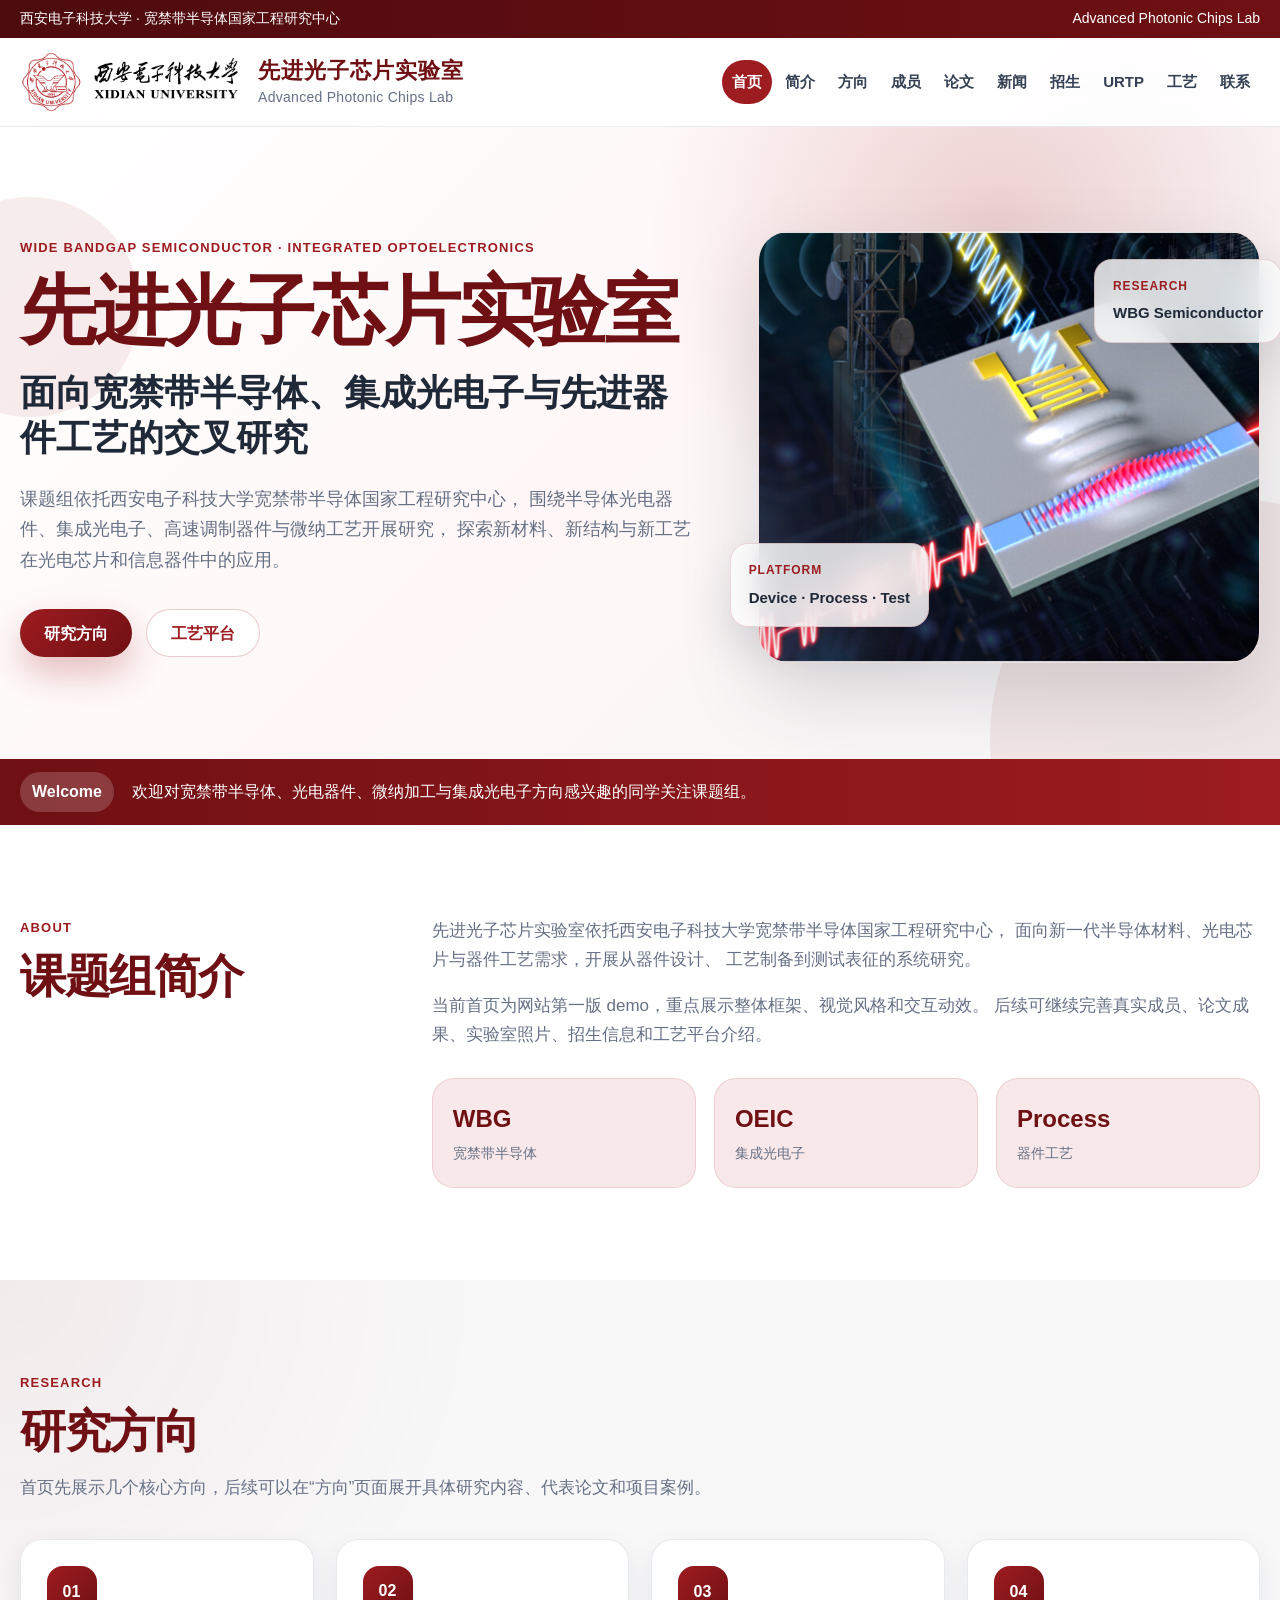
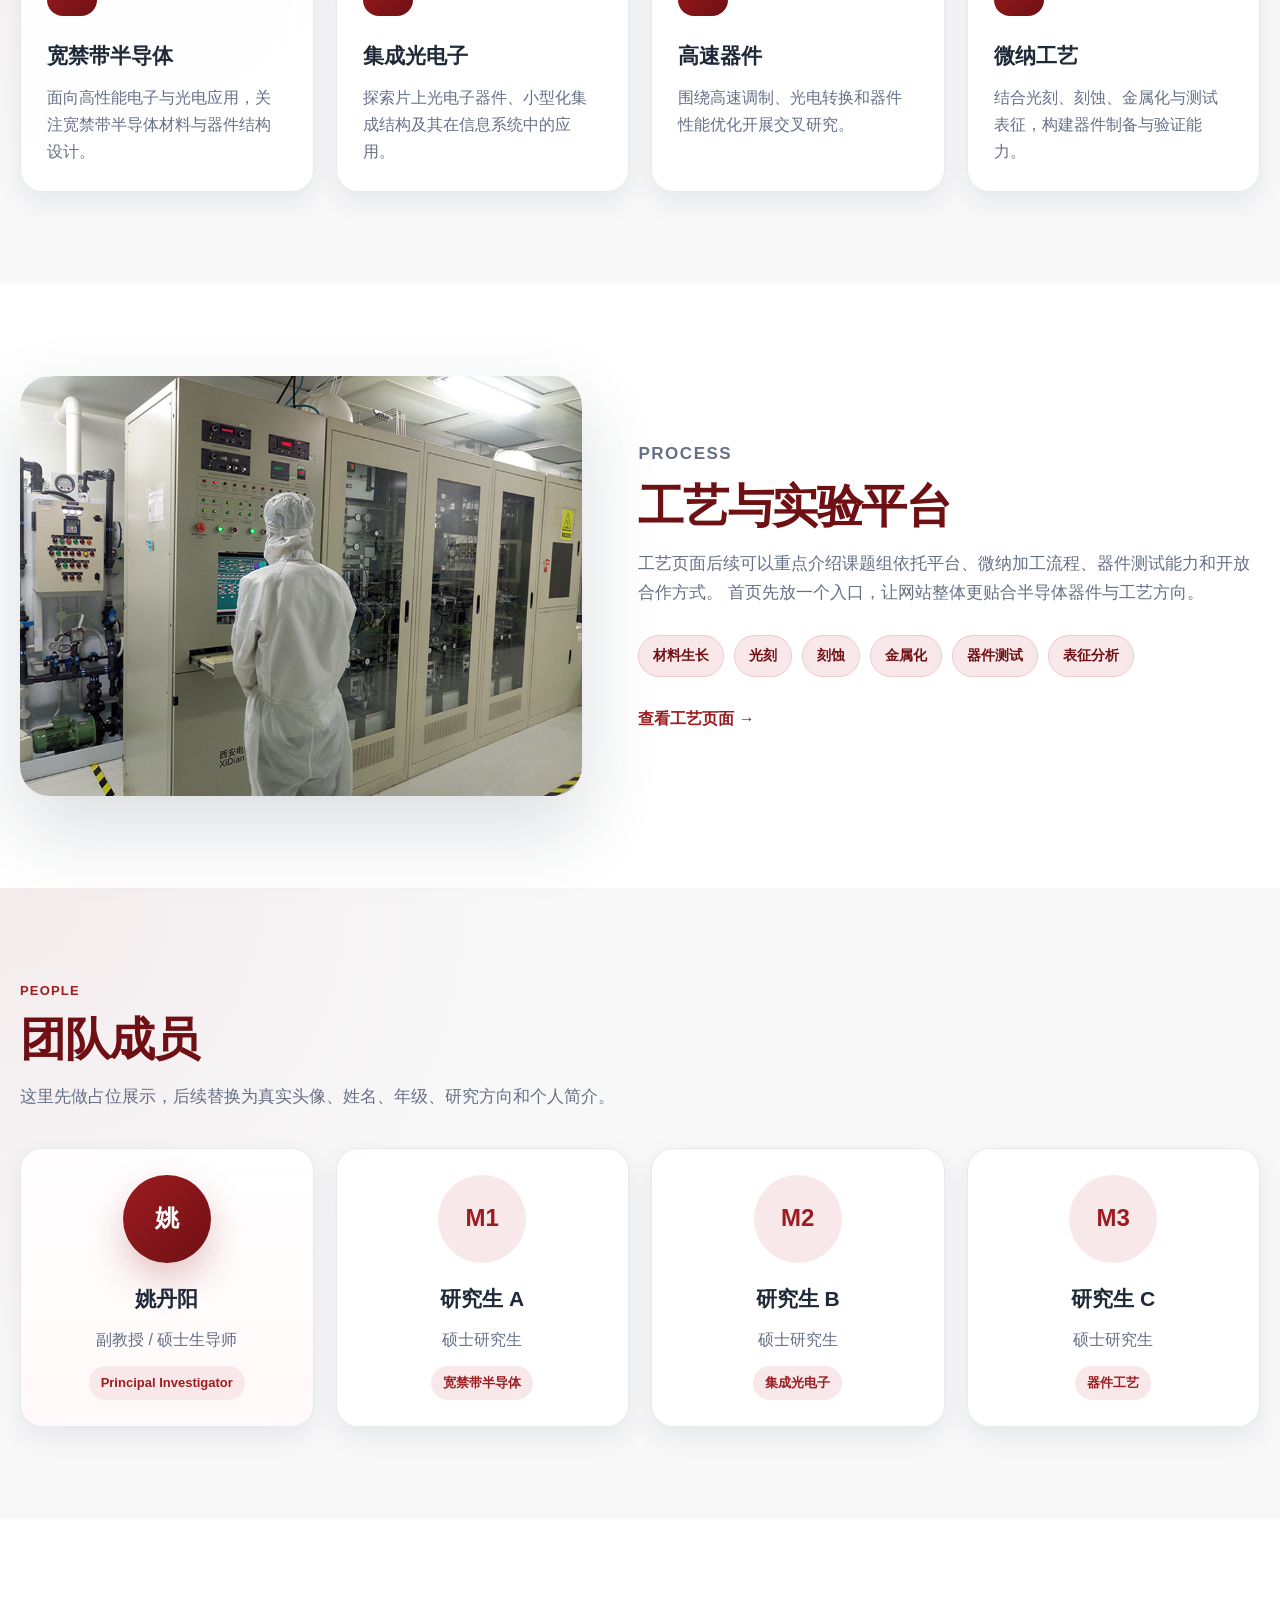
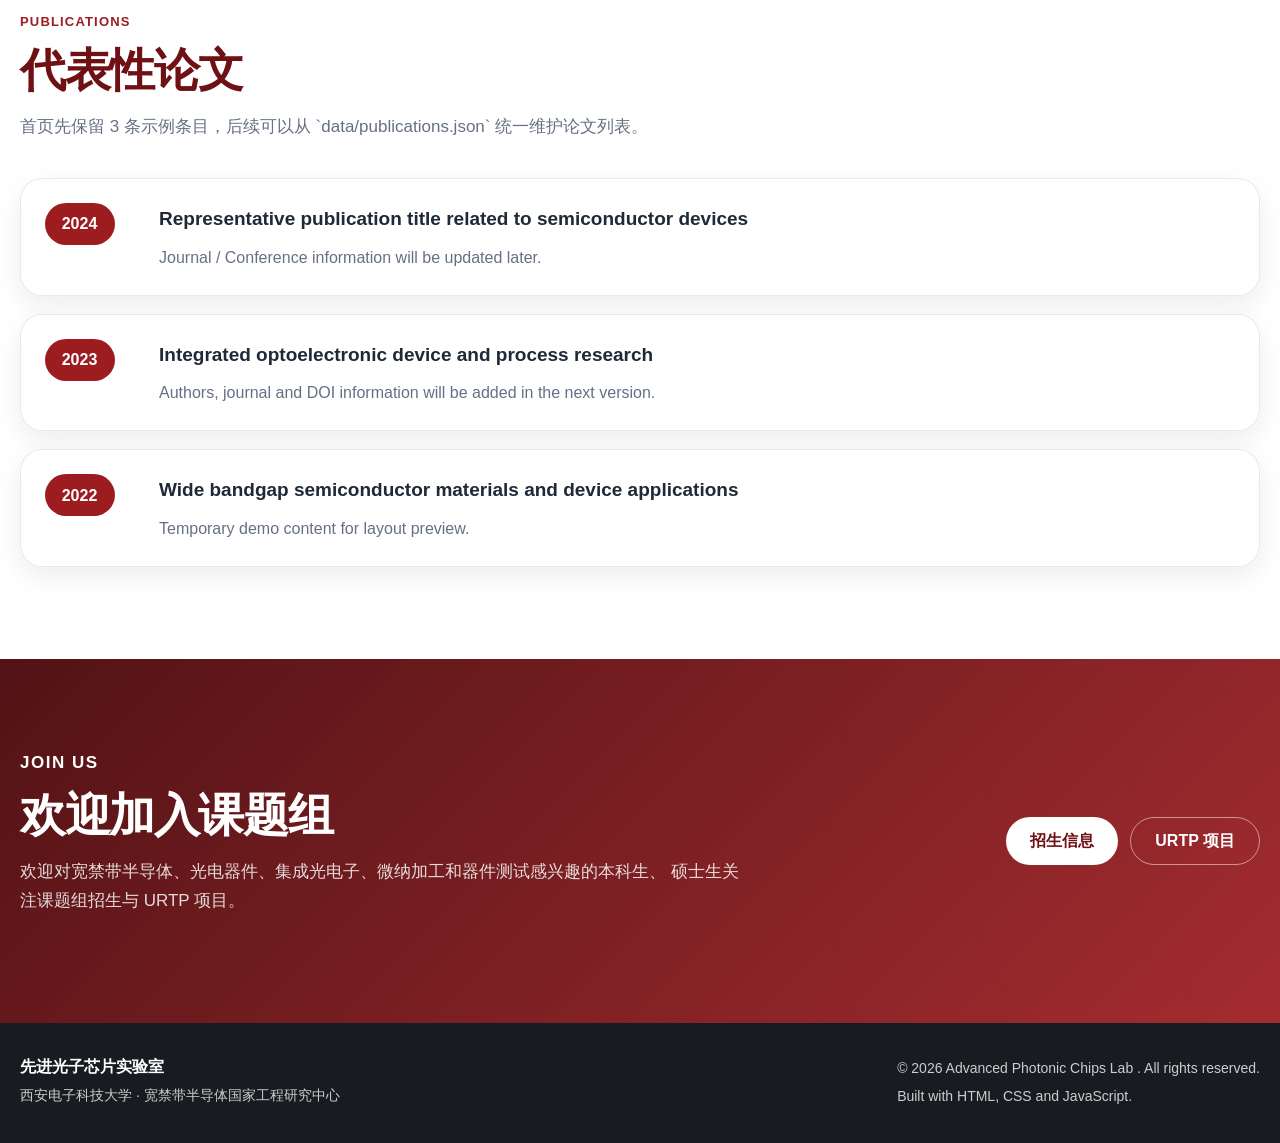
==== commit bfc47759: "Add files via upload" ====
--- a/index.html
+++ b/index.html
@@ -4,418 +4,314 @@
   <meta charset="UTF-8" />
   <meta name="viewport" content="width=device-width, initial-scale=1.0" />
 
-  <title>Yao Research Group | Xidian University</title>
+  <title>先进光子芯片实验室 | 西安电子科技大学</title>
   <meta
     name="description"
-    content="Yao Research Group at Xidian University. Research in silicon photonics, integrated optoelectronics, microwave photonic devices, and high-speed modulation devices."
+    content="先进光子芯片实验室依托西安电子科技大学宽禁带半导体国家工程研究中心，围绕宽禁带半导体、集成光电子、光电器件与工艺开展研究。"
   />
 
-  <link rel="stylesheet" href="style.css" />
+  <link rel="stylesheet" href="css/style.css" />
 </head>
 
 <body>
-  <div class="page-loader" aria-hidden="true">
-    <div class="loader-mark">Y</div>
+  <div class="top-bar">
+    <div class="container top-bar-inner">
+      <span>西安电子科技大学 · 宽禁带半导体国家工程研究中心</span>
+      <span>Advanced Photonic Chips Lab
+    </span>
+    </div>
   </div>
 
   <header class="site-header">
-    <div class="header-top">
-      <div class="container header-top-inner">
-        <span>西安电子科技大学 · 微电子学院</span>
-        <span>Silicon Photonics · Integrated Optoelectronics · Microwave Photonics</span>
-      </div>
-    </div>
-
     <div class="container nav-inner">
-      <a class="brand" href="#home" aria-label="Yao Research Group Home">
-        <div class="brand-logo">Y</div>
+      <a class="brand" href="index.html" aria-label="返回首页">
+        <img src="assets/logos/xidian-logo.png" alt="西安电子科技大学 Logo" class="brand-logo" />
         <div class="brand-text">
-          <strong>Yao Research Group</strong>
-          <span>Xidian University</span>
+          <strong>先进光子芯片实验室</strong>
+          <span>Advanced Photonic Chips Lab</span>
         </div>
       </a>
 
-      <button class="nav-toggle" aria-label="打开导航菜单" aria-expanded="false">
+      <button class="nav-toggle" aria-label="打开导航菜单">
         <span></span>
         <span></span>
         <span></span>
       </button>
 
-      <nav class="site-nav" aria-label="Main navigation">
-        <a href="#home">Home</a>
-        <a href="#intro">Intro</a>
-        <a href="#research">Research</a>
-        <a href="#people">People</a>
-        <a href="#publications">Publications</a>
-        <a href="#news">News</a>
-        <a href="#contact">Contact</a>
+      <nav class="site-nav">
+        <a class="active" href="index.html">首页</a>
+        <a href="about.html">简介</a>
+        <a href="research.html">方向</a>
+        <a href="people.html">成员</a>
+        <a href="publications.html">论文</a>
+        <a href="news.html">新闻</a>
+        <a href="recruitment.html">招生</a>
+        <a href="urtp.html">URTP</a>
+        <a href="process.html">工艺</a>
+        <a href="contact.html">联系</a>
       </nav>
     </div>
   </header>
 
   <main>
-    <section id="home" class="hero">
+    <section class="hero" id="home">
       <div class="hero-bg-orb orb-one"></div>
       <div class="hero-bg-orb orb-two"></div>
 
-      <div class="container hero-layout">
-        <div class="hero-copy" data-animate>
-          <p class="kicker">Yao Research Group · Xidian University</p>
-          <h1>
-            Integrated Photonics<br />
-            for High-Speed Optoelectronics
-          </h1>
-          <p class="hero-cn">姚丹阳老师课题组</p>
+      <div class="container hero-grid">
+        <div class="hero-content" data-animate>
+          <p class="eyebrow">Wide Bandgap Semiconductor · Integrated Optoelectronics</p>
+          <h1>先进光子芯片实验室</h1>
+          <h2>面向宽禁带半导体、集成光电子与先进器件工艺的交叉研究</h2>
           <p class="hero-desc">
-            面向硅光子学、集成光电子、微波光子器件与高速调制器件，探索片上光电子器件、
-            光电融合系统及其在高速通信与信号处理中的应用。
+            课题组依托西安电子科技大学宽禁带半导体国家工程研究中心，
+            围绕半导体光电器件、集成光电子、高速调制器件与微纳工艺开展研究，
+            探索新材料、新结构与新工艺在光电芯片和信息器件中的应用。
           </p>
 
           <div class="hero-actions">
-            <a href="#intro" class="btn btn-primary">了解课题组</a>
-            <a href="#publications" class="btn btn-ghost">代表性成果</a>
-          </div>
-
-          <div class="hero-metrics" aria-label="Research highlights">
-            <div>
-              <strong>4</strong>
-              <span>Research Areas</span>
-            </div>
-            <div>
-              <strong>PI</strong>
-              <span>Associate Professor</span>
-            </div>
-            <div>
-              <strong>XDU</strong>
-              <span>Microelectronics</span>
-            </div>
-          </div>
-        </div>
-
-        <aside class="hero-panel" data-animate>
-          <div class="panel-tag">Principal Investigator</div>
-          <div class="pi-avatar">姚</div>
-          <h2>姚丹阳</h2>
-          <p>副教授 · 硕士生导师 · 华山学者</p>
-
-          <ul class="pi-info">
-            <li>
-              <span>单位</span>
-              <strong>西安电子科技大学微电子学院</strong>
-            </li>
-            <li>
-              <span>方向</span>
-              <strong>硅光子学 / 集成光电子 / 微波光子</strong>
-            </li>
-            <li>
-              <span>Email</span>
-              <strong><a href="mailto:dyyao@xidian.edu.cn">dyyao@xidian.edu.cn</a></strong>
-            </li>
-            <li>
-              <span>Office</span>
-              <strong>南校区网安大楼 B0912</strong>
-            </li>
-          </ul>
-        </aside>
-      </div>
-
-      <div class="scroll-indicator" aria-hidden="true">
-        <span>Scroll</span>
-        <i></i>
-      </div>
-    </section>
-
-    <section class="notice-bar">
+            <a class="btn btn-primary" href="research.html">研究方向</a>
+            <a class="btn btn-secondary" href="process.html">工艺平台</a>
+          </div>
+        </div>
+
+        <div class="hero-visual" data-animate>
+          <div class="image-frame main-frame">
+            <img src="assets/images/hero-chip.png" alt="芯片与光电器件示意图" />
+          </div>
+          <div class="floating-card card-top">
+            <span>Research</span>
+            <strong>WBG Semiconductor</strong>
+          </div>
+          <div class="floating-card card-bottom">
+            <span>Platform</span>
+            <strong>Device · Process · Test</strong>
+          </div>
+        </div>
+      </div>
+    </section>
+
+    <section class="notice-strip">
       <div class="container notice-inner">
-        <strong>Open Positions</strong>
-        <span>欢迎对集成光电子、硅光子学、微波光子器件与高速调制方向感兴趣的同学联系交流。</span>
-        <a href="#contact">Contact us</a>
-      </div>
-    </section>
-
-    <section id="intro" class="section intro-section">
-      <div class="container intro-grid">
-        <div class="section-title sticky-title" data-animate>
-          <p class="label">Group Introduction</p>
+        <strong>Welcome</strong>
+        <span>欢迎对宽禁带半导体、光电器件、微纳加工与集成光电子方向感兴趣的同学关注课题组。</span>
+      </div>
+    </section>
+
+    <section class="section about-preview">
+      <div class="container split-layout">
+        <div class="section-title" data-animate>
+          <p class="section-kicker">About</p>
           <h2>课题组简介</h2>
         </div>
 
-        <div class="intro-content" data-animate>
-          <p class="lead">
-            姚丹阳老师课题组依托西安电子科技大学微电子学院，围绕硅光子学、集成光电子、
-            微波光子器件、高速调制器件等方向开展研究。
-          </p>
-          <p>
-            本 demo 采用正式高校实验室主页风格组织内容：首屏展示课题组方向与导师信息，
-            中部突出研究方向与代表成果，底部保留新闻动态与联系方式。后续可以继续加入真实成员照片、
-            论文链接、项目图示、英文页面、新闻详情页与 Gallery 页面。
-          </p>
-
-          <div class="intro-cards">
-            <article>
-              <span>01</span>
-              <h3>Clear Structure</h3>
-              <p>导航清晰，适合长期扩展为正式课题组主页。</p>
-            </article>
-            <article>
-              <span>02</span>
-              <h3>Academic Style</h3>
-              <p>突出研究方向、代表论文、招生信息与团队信息。</p>
-            </article>
-            <article>
-              <span>03</span>
-              <h3>Static Website</h3>
-              <p>纯前端实现，便于 GitHub + Vercel 快速部署。</p>
-            </article>
-          </div>
-        </div>
-      </div>
-    </section>
-
-    <section id="research" class="section research-section">
+        <div class="about-text" data-animate>
+          <p>
+            先进光子芯片实验室依托西安电子科技大学宽禁带半导体国家工程研究中心，
+            面向新一代半导体材料、光电芯片与器件工艺需求，开展从器件设计、
+            工艺制备到测试表征的系统研究。
+          </p>
+          <p>
+            当前首页为网站第一版 demo，重点展示整体框架、视觉风格和交互动效。
+            后续可继续完善真实成员、论文成果、实验室照片、招生信息和工艺平台介绍。
+          </p>
+
+          <div class="about-stats">
+            <div>
+              <strong>WBG</strong>
+              <span>宽禁带半导体</span>
+            </div>
+            <div>
+              <strong>OEIC</strong>
+              <span>集成光电子</span>
+            </div>
+            <div>
+              <strong>Process</strong>
+              <span>器件工艺</span>
+            </div>
+          </div>
+        </div>
+      </div>
+    </section>
+
+    <section class="section research-preview section-muted">
       <div class="container">
-        <div class="section-heading center" data-animate>
-          <p class="label">Research</p>
-          <h2>Research Directions</h2>
-          <p>
-            以下为 demo 版本的研究方向描述，正式发布前建议由老师或课题组成员进一步确认措辞。
-          </p>
-        </div>
-
-        <div class="research-grid">
+        <div class="section-head" data-animate>
+          <p class="section-kicker">Research</p>
+          <h2>研究方向</h2>
+          <p>
+            首页先展示几个核心方向，后续可以在“方向”页面展开具体研究内容、代表论文和项目案例。
+          </p>
+        </div>
+
+        <div class="card-grid">
           <article class="research-card" data-animate>
-            <div class="research-index">01</div>
-            <h3>硅光子学</h3>
-            <p>
-              面向片上光互连、集成光路和高性能光电子系统，研究硅基光子器件与系统集成方法。
-            </p>
-            <a href="#contact">Learn more</a>
+            <div class="card-number">01</div>
+            <h3>宽禁带半导体</h3>
+            <p>面向高性能电子与光电应用，关注宽禁带半导体材料与器件结构设计。</p>
           </article>
 
           <article class="research-card" data-animate>
-            <div class="research-index">02</div>
+            <div class="card-number">02</div>
             <h3>集成光电子</h3>
-            <p>
-              聚焦光电子器件的小型化、集成化与高性能实现，探索新型材料、结构与工艺方案。
-            </p>
-            <a href="#contact">Learn more</a>
+            <p>探索片上光电子器件、小型化集成结构及其在信息系统中的应用。</p>
           </article>
 
           <article class="research-card" data-animate>
-            <div class="research-index">03</div>
-            <h3>微波光子器件</h3>
-            <p>
-              研究微波信号与光子器件的交叉融合，为高速通信、信号处理和感知应用提供支撑。
-            </p>
-            <a href="#contact">Learn more</a>
+            <div class="card-number">03</div>
+            <h3>高速器件</h3>
+            <p>围绕高速调制、光电转换和器件性能优化开展交叉研究。</p>
           </article>
 
           <article class="research-card" data-animate>
-            <div class="research-index">04</div>
-            <h3>高速调制器件</h3>
-            <p>
-              围绕高速光调制、器件结构设计与性能优化，探索面向未来通信系统的关键器件。
-            </p>
-            <a href="#contact">Learn more</a>
-          </article>
-        </div>
-      </div>
-    </section>
-
-    <section id="people" class="section people-section">
+            <div class="card-number">04</div>
+            <h3>微纳工艺</h3>
+            <p>结合光刻、刻蚀、金属化与测试表征，构建器件制备与验证能力。</p>
+          </article>
+        </div>
+      </div>
+    </section>
+
+    <section class="section process-preview">
+      <div class="container process-grid">
+        <div class="process-image" data-animate>
+          <img src="assets/images/hero-lab.jpg" alt="实验室仪器与平台" />
+        </div>
+
+        <div class="process-content" data-animate>
+          <p class="section-kicker">Process</p>
+          <h2>工艺与实验平台</h2>
+          <p>
+            工艺页面后续可以重点介绍课题组依托平台、微纳加工流程、器件测试能力和开放合作方式。
+            首页先放一个入口，让网站整体更贴合半导体器件与工艺方向。
+          </p>
+
+          <div class="tag-list">
+            <span>材料生长</span>
+            <span>光刻</span>
+            <span>刻蚀</span>
+            <span>金属化</span>
+            <span>器件测试</span>
+            <span>表征分析</span>
+          </div>
+
+          <a class="text-link" href="process.html">查看工艺页面 →</a>
+        </div>
+      </div>
+    </section>
+
+    <section class="section people-preview section-muted">
       <div class="container">
-        <div class="section-heading split" data-animate>
-          <div>
-            <p class="label">People</p>
-            <h2>Team Members</h2>
-          </div>
-          <p>
-            当前为占位内容。后续可以替换为真实姓名、照片、年级、研究方向和个人链接。
-          </p>
+        <div class="section-head" data-animate>
+          <p class="section-kicker">People</p>
+          <h2>团队成员</h2>
+          <p>这里先做占位展示，后续替换为真实头像、姓名、年级、研究方向和个人简介。</p>
         </div>
 
         <div class="people-grid">
-          <article class="person-card pi-card" data-animate>
-            <div class="person-photo">姚</div>
-            <div class="person-info">
-              <h3>姚丹阳</h3>
-              <p>Associate Professor / PI</p>
-              <span>Integrated Optoelectronics</span>
-            </div>
+          <article class="person-card principal" data-animate>
+            <div class="avatar avatar-red">姚</div>
+            <h3>姚丹阳</h3>
+            <p>副教授 / 硕士生导师</p>
+            <span>Principal Investigator</span>
           </article>
 
           <article class="person-card" data-animate>
-            <div class="person-photo">M1</div>
-            <div class="person-info">
-              <h3>研究生 A</h3>
-              <p>硕士研究生</p>
-              <span>Silicon Photonics</span>
-            </div>
+            <div class="avatar">M1</div>
+            <h3>研究生 A</h3>
+            <p>硕士研究生</p>
+            <span>宽禁带半导体</span>
           </article>
 
           <article class="person-card" data-animate>
-            <div class="person-photo">M2</div>
-            <div class="person-info">
-              <h3>研究生 B</h3>
-              <p>硕士研究生</p>
-              <span>Microwave Photonics</span>
-            </div>
+            <div class="avatar">M2</div>
+            <h3>研究生 B</h3>
+            <p>硕士研究生</p>
+            <span>集成光电子</span>
           </article>
 
           <article class="person-card" data-animate>
-            <div class="person-photo">M3</div>
-            <div class="person-info">
-              <h3>研究生 C</h3>
-              <p>硕士研究生</p>
-              <span>High-Speed Modulators</span>
-            </div>
-          </article>
-        </div>
-      </div>
-    </section>
-
-    <section id="publications" class="section publications-section">
-      <div class="container publication-layout">
-        <div class="section-title" data-animate>
-          <p class="label">Selected Publications</p>
+            <div class="avatar">M3</div>
+            <h3>研究生 C</h3>
+            <p>硕士研究生</p>
+            <span>器件工艺</span>
+          </article>
+        </div>
+      </div>
+    </section>
+
+    <section class="section publication-preview">
+      <div class="container">
+        <div class="section-head" data-animate>
+          <p class="section-kicker">Publications</p>
           <h2>代表性论文</h2>
-          <p>
-            此处先放置 demo 条目。正式版建议补充作者、DOI、期刊链接、论文分类和 BibTeX。
-          </p>
+          <p>首页先保留 3 条示例条目，后续可以从 `data/publications.json` 统一维护论文列表。</p>
         </div>
 
         <div class="publication-list">
-          <article class="publication-card featured" data-animate>
-            <div class="pub-meta">
-              <span>2022</span>
-              <strong>Optics Express</strong>
-            </div>
-            <h3>
-              Energy-efficient non-volatile ferroelectric based electrostatic doping multilevel optical readout memory
-            </h3>
-            <p>Optics Express, 30(8): 13572–13582.</p>
-          </article>
-
-          <article class="publication-card" data-animate>
-            <div class="pub-meta">
-              <span>2021</span>
-              <strong>IEEE Photonics Journal</strong>
-            </div>
-            <h3>
-              All-Optical Synapse With Directional Coupler Structure Based on Phase Change Material
-            </h3>
-            <p>IEEE Photonics Journal, 13(4).</p>
-          </article>
-
-          <article class="publication-card" data-animate>
-            <div class="pub-meta">
-              <span>2015</span>
-              <strong>Optics Express</strong>
-            </div>
-            <h3>
-              Small divergence substrate emitting quantum cascade laser by subwavelength metallic grating
-            </h3>
-            <p>Optics Express, 23(9).</p>
-          </article>
-        </div>
-      </div>
-    </section>
-
-    <section id="news" class="section news-section">
-      <div class="container">
-        <div class="section-heading split" data-animate>
-          <div>
-            <p class="label">Latest News</p>
-            <h2>新闻动态</h2>
-          </div>
-          <p>
-            先用占位新闻搭建信息流版式，后续可更新为真实组会、论文发表、获奖和招生信息。
-          </p>
-        </div>
-
-        <div class="news-list">
-          <article class="news-item" data-animate>
-            <time>
-              <strong>2026</strong>
-              <span>Demo</span>
-            </time>
-            <div>
-              <h3>课题组主页 demo 完成初版搭建</h3>
-              <p>使用 HTML / CSS / JavaScript 构建，并通过 GitHub + Vercel 自动部署。</p>
-            </div>
-            <a href="#contact">Check</a>
-          </article>
-
-          <article class="news-item" data-animate>
-            <time>
-              <strong>Recruit</strong>
-              <span>Open</span>
-            </time>
-            <div>
-              <h3>欢迎同学联系交流</h3>
-              <p>欢迎对集成光电子、硅光子、微波光子和高速器件方向感兴趣的同学关注。</p>
-            </div>
-            <a href="#contact">Check</a>
-          </article>
-
-          <article class="news-item" data-animate>
-            <time>
-              <strong>Update</strong>
-              <span>Next</span>
-            </time>
-            <div>
-              <h3>成员、论文与实验室照片待补充</h3>
-              <p>后续可完善真实成员信息、导师照片、论文链接、项目图示与 Gallery 页面。</p>
-            </div>
-            <a href="#people">Check</a>
-          </article>
-        </div>
-      </div>
-    </section>
-
-    <section id="contact" class="section contact-section">
-      <div class="container contact-box" data-animate>
+          <article class="publication-item" data-animate>
+            <span>2024</span>
+            <div>
+              <h3>Representative publication title related to semiconductor devices</h3>
+              <p>Journal / Conference information will be updated later.</p>
+            </div>
+          </article>
+
+          <article class="publication-item" data-animate>
+            <span>2023</span>
+            <div>
+              <h3>Integrated optoelectronic device and process research</h3>
+              <p>Authors, journal and DOI information will be added in the next version.</p>
+            </div>
+          </article>
+
+          <article class="publication-item" data-animate>
+            <span>2022</span>
+            <div>
+              <h3>Wide bandgap semiconductor materials and device applications</h3>
+              <p>Temporary demo content for layout preview.</p>
+            </div>
+          </article>
+        </div>
+      </div>
+    </section>
+
+    <section class="join-section">
+      <div class="container join-card" data-animate>
         <div>
-          <p class="label">Contact</p>
-          <h2>Contact Us</h2>
-          <p>
-            如需了解课题组研究方向、招生信息或合作交流，请通过以下方式联系。
-          </p>
-        </div>
-
-        <div class="contact-details">
-          <p>
-            <span>Email</span>
-            <a href="mailto:dyyao@xidian.edu.cn">dyyao@xidian.edu.cn</a>
-          </p>
-          <p>
-            <span>Affiliation</span>
-            西安电子科技大学微电子学院
-          </p>
-          <p>
-            <span>Office</span>
-            西安电子科技大学南校区网安大楼 B0912
-          </p>
-          <p>
-            <span>Homepage</span>
-            <a href="https://faculty.xidian.edu.cn/YAODANYANG/zh_CN/index.htm" target="_blank" rel="noopener">
-              西电教师个人主页
-            </a>
-          </p>
+          <p class="section-kicker">Join Us</p>
+          <h2>欢迎加入课题组</h2>
+          <p>
+            欢迎对宽禁带半导体、光电器件、集成光电子、微纳加工和器件测试感兴趣的本科生、
+            硕士生关注课题组招生与 URTP 项目。
+          </p>
+        </div>
+
+        <div class="join-actions">
+          <a class="btn btn-light" href="recruitment.html">招生信息</a>
+          <a class="btn btn-outline-light" href="urtp.html">URTP 项目</a>
         </div>
       </div>
     </section>
   </main>
 
   <footer class="site-footer">
-    <div class="container footer-inner">
-      <p>© 2026 Yao Research Group, Xidian University. Demo Website.</p>
-      <p>Built with HTML, CSS and JavaScript.</p>
+    <div class="container footer-grid">
+      <div>
+        <strong>先进光子芯片实验室</strong>
+        <p>西安电子科技大学 · 宽禁带半导体国家工程研究中心</p>
+      </div>
+
+      <div>
+        <p>© 2026 Advanced Photonic Chips Lab
+            . All rights reserved.</p>
+        <p>Built with HTML, CSS and JavaScript.</p>
+      </div>
     </div>
   </footer>
 
   <button class="back-to-top" aria-label="返回顶部">↑</button>
 
-  <script src="script.js"></script>
+  <script src="js/main.js"></script>
 </body>
 </html>
--- a/css/style.css
+++ b/css/style.css
@@ -0,0 +1,961 @@
+:root {
+  --xdu-red: #9d1c20;
+  --xdu-red-dark: #6f1014;
+  --xdu-red-deep: #4d0b0e;
+  --xdu-red-soft: #f8e8e9;
+  --ink: #1f2937;
+  --ink-light: #374151;
+  --muted: #667085;
+  --line: #e5e7eb;
+  --bg: #ffffff;
+  --bg-muted: #f8f8f9;
+  --card: rgba(255, 255, 255, 0.88);
+  --shadow-sm: 0 10px 26px rgba(31, 41, 55, 0.08);
+  --shadow-md: 0 20px 46px rgba(31, 41, 55, 0.12);
+  --shadow-lg: 0 32px 80px rgba(31, 41, 55, 0.16);
+  --radius: 22px;
+  --max-width: 1360px;
+  --ease: cubic-bezier(0.16, 1, 0.3, 1);
+}
+
+* {
+  box-sizing: border-box;
+}
+
+html {
+  scroll-behavior: smooth;
+  scroll-padding-top: 100px;
+}
+
+body {
+  margin: 0;
+  font-family:
+    -apple-system,
+    BlinkMacSystemFont,
+    "Segoe UI",
+    "Microsoft YaHei",
+    "PingFang SC",
+    "Noto Sans CJK SC",
+    Arial,
+    sans-serif;
+  color: var(--ink);
+  background: var(--bg);
+  line-height: 1.7;
+  overflow-x: hidden;
+}
+
+body::before {
+  content: "";
+  position: fixed;
+  inset: 0;
+  z-index: -2;
+  background:
+    radial-gradient(circle at 8% 12%, rgba(157, 28, 32, 0.08), transparent 30%),
+    radial-gradient(circle at 88% 16%, rgba(157, 28, 32, 0.11), transparent 30%),
+    linear-gradient(180deg, #ffffff 0%, #fffafa 45%, #ffffff 100%);
+}
+
+a {
+  color: inherit;
+  text-decoration: none;
+}
+
+img {
+  display: block;
+  max-width: 100%;
+}
+
+.container {
+  width: min(100% - 40px, var(--max-width));
+  margin: 0 auto;
+}
+
+/* animation */
+[data-animate] {
+  opacity: 0;
+  transform: translateY(28px);
+  transition:
+    opacity 0.8s var(--ease),
+    transform 0.8s var(--ease);
+  transition-delay: var(--delay, 0ms);
+}
+
+[data-animate].is-visible {
+  opacity: 1;
+  transform: translateY(0);
+}
+
+/* top bar */
+.top-bar {
+  background: linear-gradient(90deg, var(--xdu-red-deep), var(--xdu-red-dark));
+  color: #fff;
+  font-size: 14px;
+}
+
+.top-bar-inner {
+  min-height: 38px;
+  display: flex;
+  align-items: center;
+  justify-content: space-between;
+  gap: 16px;
+}
+
+/* header */
+.site-header {
+  position: sticky;
+  top: 0;
+  z-index: 100;
+  background: rgba(255, 255, 255, 0.9);
+  border-bottom: 1px solid rgba(229, 231, 235, 0.9);
+  backdrop-filter: blur(18px);
+  transition:
+    box-shadow 0.3s ease,
+    background 0.3s ease,
+    border-color 0.3s ease;
+}
+
+.site-header.is-scrolled {
+  background: rgba(255, 255, 255, 0.97);
+  border-color: rgba(157, 28, 32, 0.14);
+  box-shadow: 0 12px 34px rgba(31, 41, 55, 0.1);
+}
+
+.nav-inner {
+  min-height: 88px;
+  display: flex;
+  align-items: center;
+  justify-content: space-between;
+  gap: 28px;
+  transition: min-height 0.3s ease;
+}
+
+.site-header.is-scrolled .nav-inner {
+  min-height: 76px;
+}
+
+.brand {
+  display: flex;
+  align-items: center;
+  gap: 18px;
+  min-width: max-content;
+  flex-shrink: 0;
+}
+
+.brand-logo {
+    height: 64px;
+    width: auto;
+    object-fit: contain;
+    flex-shrink: 0;
+  }
+  
+
+.brand-text {
+  display: flex;
+  flex-direction: column;
+  line-height: 1.18;
+  min-width: max-content;
+}
+
+.brand-text strong {
+  font-size: 22px;
+  font-weight: 900;
+  color: var(--xdu-red-dark);
+  letter-spacing: 0.04em;
+  white-space: nowrap;
+}
+
+.brand-text span {
+  margin-top: 5px;
+  font-size: 14px;
+  color: var(--muted);
+  letter-spacing: 0.02em;
+  white-space: nowrap;
+}
+
+.site-nav {
+  display: flex;
+  align-items: center;
+  gap: 3px;
+  font-size: 15px;
+  font-weight: 750;
+  flex-shrink: 0;
+}
+
+.site-nav a {
+  padding: 9px 10px;
+  border-radius: 999px;
+  color: #344054;
+  transition:
+    color 0.24s ease,
+    background 0.24s ease,
+    transform 0.24s ease;
+}
+
+.site-nav a:hover {
+  color: var(--xdu-red);
+  background: var(--xdu-red-soft);
+  transform: translateY(-1px);
+}
+
+.site-nav a.active {
+  color: #fff;
+  background: var(--xdu-red);
+}
+
+.nav-toggle {
+  display: none;
+  width: 44px;
+  height: 44px;
+  border: 0;
+  border-radius: 14px;
+  background: var(--xdu-red);
+  cursor: pointer;
+  padding: 11px;
+}
+
+.nav-toggle span {
+  display: block;
+  height: 2px;
+  background: #fff;
+  margin: 5px 0;
+  border-radius: 999px;
+}
+
+/* hero */
+.hero {
+  position: relative;
+  overflow: hidden;
+  padding: 104px 0 96px;
+  background:
+    radial-gradient(circle at 78% 16%, rgba(157, 28, 32, 0.18), transparent 31%),
+    linear-gradient(135deg, #ffffff, #fff7f7 48%, #f6f6f7);
+}
+
+.hero-bg-orb {
+  position: absolute;
+  border-radius: 999px;
+  pointer-events: none;
+  background: rgba(157, 28, 32, 0.08);
+  animation: floatOrb 10s ease-in-out infinite alternate;
+}
+
+.orb-one {
+  width: 480px;
+  height: 480px;
+  right: -190px;
+  bottom: -220px;
+}
+
+.orb-two {
+  width: 220px;
+  height: 220px;
+  left: -80px;
+  top: 70px;
+  animation-delay: 1.5s;
+}
+
+@keyframes floatOrb {
+  from {
+    transform: translate3d(0, 0, 0) scale(1);
+  }
+
+  to {
+    transform: translate3d(22px, -18px, 0) scale(1.06);
+  }
+}
+
+.hero-grid {
+  position: relative;
+  z-index: 1;
+  display: grid;
+  grid-template-columns: 1.15fr 0.85fr;
+  align-items: center;
+  gap: 58px;
+}
+
+.eyebrow,
+.section-kicker {
+  margin: 0 0 12px;
+  color: var(--xdu-red);
+  text-transform: uppercase;
+  letter-spacing: 0.09em;
+  font-size: 13px;
+  font-weight: 850;
+}
+
+.hero h1 {
+  margin: 0;
+  color: var(--xdu-red-dark);
+  font-size: clamp(44px, 6vw, 76px);
+  line-height: 1.04;
+  letter-spacing: -0.04em;
+}
+
+.hero h2 {
+  margin: 20px 0 0;
+  max-width: 780px;
+  color: var(--ink);
+  font-size: clamp(23px, 3vw, 36px);
+  line-height: 1.25;
+  font-weight: 780;
+}
+
+.hero-desc {
+  margin: 24px 0 0;
+  max-width: 760px;
+  color: var(--muted);
+  font-size: 18px;
+}
+
+.hero-actions {
+  margin-top: 34px;
+  display: flex;
+  flex-wrap: wrap;
+  gap: 14px;
+}
+
+.btn {
+  position: relative;
+  overflow: hidden;
+  display: inline-flex;
+  align-items: center;
+  justify-content: center;
+  min-height: 48px;
+  padding: 0 24px;
+  border-radius: 999px;
+  font-weight: 800;
+  transition:
+    transform 0.28s var(--ease),
+    box-shadow 0.28s var(--ease),
+    background 0.28s ease;
+}
+
+.btn:hover {
+  transform: translateY(-3px);
+}
+
+.btn-primary {
+  color: #fff;
+  background: linear-gradient(135deg, var(--xdu-red), var(--xdu-red-dark));
+  box-shadow: 0 16px 36px rgba(157, 28, 32, 0.28);
+}
+
+.btn-primary:hover {
+  box-shadow: 0 22px 48px rgba(157, 28, 32, 0.36);
+}
+
+.btn-secondary {
+  color: var(--xdu-red);
+  background: rgba(255, 255, 255, 0.82);
+  border: 1px solid rgba(157, 28, 32, 0.22);
+  backdrop-filter: blur(12px);
+}
+
+/* hero visual */
+.hero-visual {
+  position: relative;
+  min-height: 430px;
+}
+
+.image-frame {
+  overflow: hidden;
+  border-radius: 30px;
+  background: #fff;
+  border: 1px solid rgba(157, 28, 32, 0.14);
+  box-shadow: var(--shadow-lg);
+}
+
+.image-frame img {
+  width: 100%;
+  height: 430px;
+  object-fit: cover;
+  transition: transform 1.2s var(--ease);
+}
+
+.hero-visual:hover .image-frame img {
+  transform: scale(1.055);
+}
+
+.floating-card {
+  position: absolute;
+  min-width: 180px;
+  padding: 16px 18px;
+  border-radius: 18px;
+  background: rgba(255, 255, 255, 0.82);
+  border: 1px solid rgba(157, 28, 32, 0.16);
+  box-shadow: var(--shadow-md);
+  backdrop-filter: blur(16px);
+}
+
+.floating-card span {
+  display: block;
+  margin-bottom: 4px;
+  color: var(--xdu-red);
+  font-size: 12px;
+  text-transform: uppercase;
+  letter-spacing: 0.08em;
+  font-weight: 850;
+}
+
+.floating-card strong {
+  display: block;
+  color: var(--ink);
+  font-size: 15px;
+}
+
+.card-top {
+  top: 28px;
+  right: -22px;
+}
+
+.card-bottom {
+  left: -28px;
+  bottom: 36px;
+}
+
+/* notice */
+.notice-strip {
+  color: #fff;
+  background: linear-gradient(90deg, var(--xdu-red-dark), var(--xdu-red));
+}
+
+.notice-inner {
+  min-height: 66px;
+  display: flex;
+  align-items: center;
+  gap: 18px;
+}
+
+.notice-inner strong {
+  padding: 6px 12px;
+  border-radius: 999px;
+  background: rgba(255, 255, 255, 0.18);
+}
+
+/* sections */
+.section {
+  padding: 92px 0;
+}
+
+.section-muted {
+  background:
+    radial-gradient(circle at 0 0, rgba(157, 28, 32, 0.06), transparent 34%),
+    var(--bg-muted);
+}
+
+.split-layout {
+  display: grid;
+  grid-template-columns: 0.42fr 1fr;
+  gap: 64px;
+}
+
+.section-title h2,
+.section-head h2,
+.process-content h2,
+.join-card h2 {
+  margin: 0;
+  color: var(--xdu-red-dark);
+  font-size: clamp(31px, 4vw, 46px);
+  line-height: 1.12;
+  letter-spacing: -0.03em;
+}
+
+.section-head {
+  max-width: 760px;
+  margin-bottom: 36px;
+}
+
+.section-head p:last-child,
+.about-text p,
+.process-content p,
+.join-card p {
+  color: var(--muted);
+  font-size: 17px;
+}
+
+.about-text p {
+  margin-top: 0;
+}
+
+.about-stats {
+  margin-top: 28px;
+  display: grid;
+  grid-template-columns: repeat(3, 1fr);
+  gap: 18px;
+}
+
+.about-stats div {
+  padding: 20px;
+  border-radius: var(--radius);
+  background: var(--xdu-red-soft);
+  border: 1px solid rgba(157, 28, 32, 0.12);
+}
+
+.about-stats strong {
+  display: block;
+  color: var(--xdu-red-dark);
+  font-size: 24px;
+}
+
+.about-stats span {
+  color: var(--muted);
+  font-size: 14px;
+}
+
+/* cards */
+.card-grid,
+.people-grid {
+  display: grid;
+  grid-template-columns: repeat(4, 1fr);
+  gap: 22px;
+}
+
+.research-card,
+.person-card,
+.publication-item {
+  position: relative;
+  overflow: hidden;
+  background: var(--card);
+  border: 1px solid rgba(229, 231, 235, 0.9);
+  border-radius: var(--radius);
+  box-shadow: var(--shadow-sm);
+  backdrop-filter: blur(16px);
+  transition:
+    transform 0.35s var(--ease),
+    box-shadow 0.35s var(--ease),
+    border-color 0.35s ease;
+}
+
+.research-card {
+  min-height: 240px;
+  padding: 26px;
+}
+
+.research-card::before,
+.person-card::before {
+  content: "";
+  position: absolute;
+  inset: 0 0 auto 0;
+  height: 4px;
+  background: linear-gradient(90deg, var(--xdu-red), rgba(157, 28, 32, 0.18));
+  transform: scaleX(0);
+  transform-origin: left;
+  transition: transform 0.35s var(--ease);
+}
+
+.research-card:hover,
+.person-card:hover,
+.publication-item:hover {
+  transform: translateY(-7px);
+  border-color: rgba(157, 28, 32, 0.24);
+  box-shadow: var(--shadow-md);
+}
+
+.research-card:hover::before,
+.person-card:hover::before {
+  transform: scaleX(1);
+}
+
+.card-number {
+  width: 50px;
+  height: 50px;
+  display: grid;
+  place-items: center;
+  margin-bottom: 22px;
+  border-radius: 16px;
+  color: #fff;
+  background: linear-gradient(135deg, var(--xdu-red), var(--xdu-red-dark));
+  font-weight: 850;
+}
+
+.research-card h3,
+.person-card h3 {
+  margin: 0 0 10px;
+  font-size: 21px;
+}
+
+.research-card p,
+.person-card p {
+  margin: 0;
+  color: var(--muted);
+}
+
+/* process */
+.process-grid {
+  display: grid;
+  grid-template-columns: 0.95fr 1.05fr;
+  align-items: center;
+  gap: 56px;
+}
+
+.process-image {
+  overflow: hidden;
+  border-radius: 30px;
+  box-shadow: var(--shadow-lg);
+}
+
+.process-image img {
+  width: 100%;
+  height: 420px;
+  object-fit: cover;
+  transition: transform 1s var(--ease);
+}
+
+.process-image:hover img {
+  transform: scale(1.055);
+}
+
+.tag-list {
+  margin: 28px 0;
+  display: flex;
+  flex-wrap: wrap;
+  gap: 10px;
+}
+
+.tag-list span {
+  padding: 8px 14px;
+  border-radius: 999px;
+  color: var(--xdu-red-dark);
+  background: var(--xdu-red-soft);
+  border: 1px solid rgba(157, 28, 32, 0.14);
+  font-size: 14px;
+  font-weight: 700;
+}
+
+.text-link {
+  color: var(--xdu-red);
+  font-weight: 850;
+}
+
+/* people */
+.person-card {
+  padding: 26px;
+  text-align: center;
+}
+
+.person-card.principal {
+  background:
+    linear-gradient(180deg, rgba(255, 255, 255, 0.92), rgba(255, 248, 248, 0.9));
+}
+
+.avatar {
+  width: 88px;
+  height: 88px;
+  display: grid;
+  place-items: center;
+  margin: 0 auto 18px;
+  border-radius: 50%;
+  color: var(--xdu-red);
+  background: var(--xdu-red-soft);
+  font-size: 24px;
+  font-weight: 900;
+}
+
+.avatar-red {
+  color: #fff;
+  background: linear-gradient(135deg, var(--xdu-red), var(--xdu-red-dark));
+  box-shadow: 0 16px 36px rgba(157, 28, 32, 0.25);
+}
+
+.person-card span {
+  display: inline-flex;
+  margin-top: 12px;
+  padding: 6px 12px;
+  border-radius: 999px;
+  color: var(--xdu-red);
+  background: var(--xdu-red-soft);
+  font-size: 13px;
+  font-weight: 800;
+}
+
+/* publications */
+.publication-list {
+  display: grid;
+  gap: 18px;
+}
+
+.publication-item {
+  display: grid;
+  grid-template-columns: 90px 1fr;
+  gap: 24px;
+  padding: 24px;
+}
+
+.publication-item > span {
+  width: 70px;
+  height: 42px;
+  display: grid;
+  place-items: center;
+  border-radius: 999px;
+  color: #fff;
+  background: var(--xdu-red);
+  font-weight: 850;
+}
+
+.publication-item h3 {
+  margin: 0 0 8px;
+  font-size: 19px;
+}
+
+.publication-item p {
+  margin: 0;
+  color: var(--muted);
+}
+
+/* join */
+.join-section {
+  padding: 90px 0;
+  background:
+    linear-gradient(135deg, rgba(77, 11, 14, 0.97), rgba(157, 28, 32, 0.93)),
+    radial-gradient(circle at right, rgba(255, 255, 255, 0.22), transparent 42%);
+}
+
+.join-card {
+  display: grid;
+  grid-template-columns: 1fr auto;
+  align-items: center;
+  gap: 30px;
+  color: #fff;
+}
+
+.join-card .section-kicker,
+.join-card h2 {
+  color: #fff;
+}
+
+.join-card p {
+  max-width: 720px;
+  color: rgba(255, 255, 255, 0.84);
+}
+
+.join-actions {
+  display: flex;
+  gap: 12px;
+}
+
+.btn-light {
+  color: var(--xdu-red-dark);
+  background: #fff;
+}
+
+.btn-outline-light {
+  color: #fff;
+  border: 1px solid rgba(255, 255, 255, 0.5);
+}
+
+/* footer */
+.site-footer {
+  padding: 30px 0;
+  color: rgba(255, 255, 255, 0.78);
+  background: #181b20;
+  font-size: 14px;
+}
+
+.footer-grid {
+  display: flex;
+  justify-content: space-between;
+  gap: 24px;
+  flex-wrap: wrap;
+}
+
+.footer-grid strong {
+  color: #fff;
+  font-size: 16px;
+}
+
+.footer-grid p {
+  margin: 4px 0;
+}
+
+/* back to top */
+.back-to-top {
+  position: fixed;
+  right: 22px;
+  bottom: 22px;
+  z-index: 90;
+  width: 46px;
+  height: 46px;
+  display: none;
+  border: 0;
+  border-radius: 50%;
+  color: #fff;
+  background: var(--xdu-red);
+  box-shadow: var(--shadow-md);
+  cursor: pointer;
+  font-size: 20px;
+}
+
+.back-to-top.show {
+  display: block;
+}
+
+/* responsive */
+@media (max-width: 1180px) {
+  .brand-logo {
+    width: 78px;
+    max-height: 48px;
+  }
+
+  .brand-text strong {
+    font-size: 20px;
+  }
+
+  .site-nav {
+    font-size: 14px;
+  }
+
+  .site-nav a {
+    padding: 8px 8px;
+  }
+}
+
+@media (max-width: 1080px) {
+  .hero-grid,
+  .split-layout,
+  .process-grid,
+  .join-card {
+    grid-template-columns: 1fr;
+  }
+
+  .hero-visual {
+    min-height: auto;
+  }
+
+  .card-grid,
+  .people-grid {
+    grid-template-columns: repeat(2, 1fr);
+  }
+
+  .card-top {
+    right: 20px;
+  }
+
+  .card-bottom {
+    left: 20px;
+  }
+}
+
+@media (max-width: 960px) {
+  .nav-toggle {
+    display: block;
+  }
+
+  .site-nav {
+    position: absolute;
+    top: 92px;
+    left: 20px;
+    right: 20px;
+    display: grid;
+    grid-template-columns: repeat(2, 1fr);
+    gap: 0;
+    padding: 10px;
+    border-radius: 20px;
+    background: #fff;
+    box-shadow: var(--shadow-lg);
+    border: 1px solid var(--line);
+    opacity: 0;
+    pointer-events: none;
+    transform: translateY(-10px);
+    transition:
+      opacity 0.25s ease,
+      transform 0.25s ease;
+  }
+
+  .site-nav.is-open {
+    opacity: 1;
+    pointer-events: auto;
+    transform: translateY(0);
+  }
+
+  .site-nav a {
+    padding: 12px 14px;
+  }
+}
+
+@media (max-width: 640px) {
+  .container {
+    width: min(100% - 28px, var(--max-width));
+  }
+
+  .top-bar-inner {
+    flex-direction: column;
+    align-items: flex-start;
+    padding: 8px 0;
+    gap: 2px;
+  }
+
+  .nav-inner {
+    min-height: 78px;
+  }
+
+  .site-header.is-scrolled .nav-inner {
+    min-height: 72px;
+  }
+
+  .brand {
+    gap: 12px;
+  }
+
+  .brand-logo {
+    width: 58px;
+    max-height: 40px;
+  }
+
+  .brand-text strong {
+    font-size: 16px;
+    letter-spacing: 0;
+  }
+
+  .brand-text span {
+    font-size: 12px;
+  }
+
+  .hero {
+    padding: 70px 0;
+  }
+
+  .hero h1 {
+    font-size: 44px;
+  }
+
+  .hero h2 {
+    font-size: 24px;
+  }
+
+  .hero-desc {
+    font-size: 16px;
+  }
+
+  .hero-actions,
+  .join-actions {
+    flex-direction: column;
+  }
+
+  .btn {
+    width: 100%;
+  }
+
+  .image-frame img,
+  .process-image img {
+    height: 300px;
+  }
+
+  .floating-card {
+    position: static;
+    margin-top: 14px;
+  }
+
+  .about-stats,
+  .card-grid,
+  .people-grid {
+    grid-template-columns: 1fr;
+  }
+
+  .publication-item {
+    grid-template-columns: 1fr;
+  }
+
+  .section {
+    padding: 68px 0;
+  }
+}
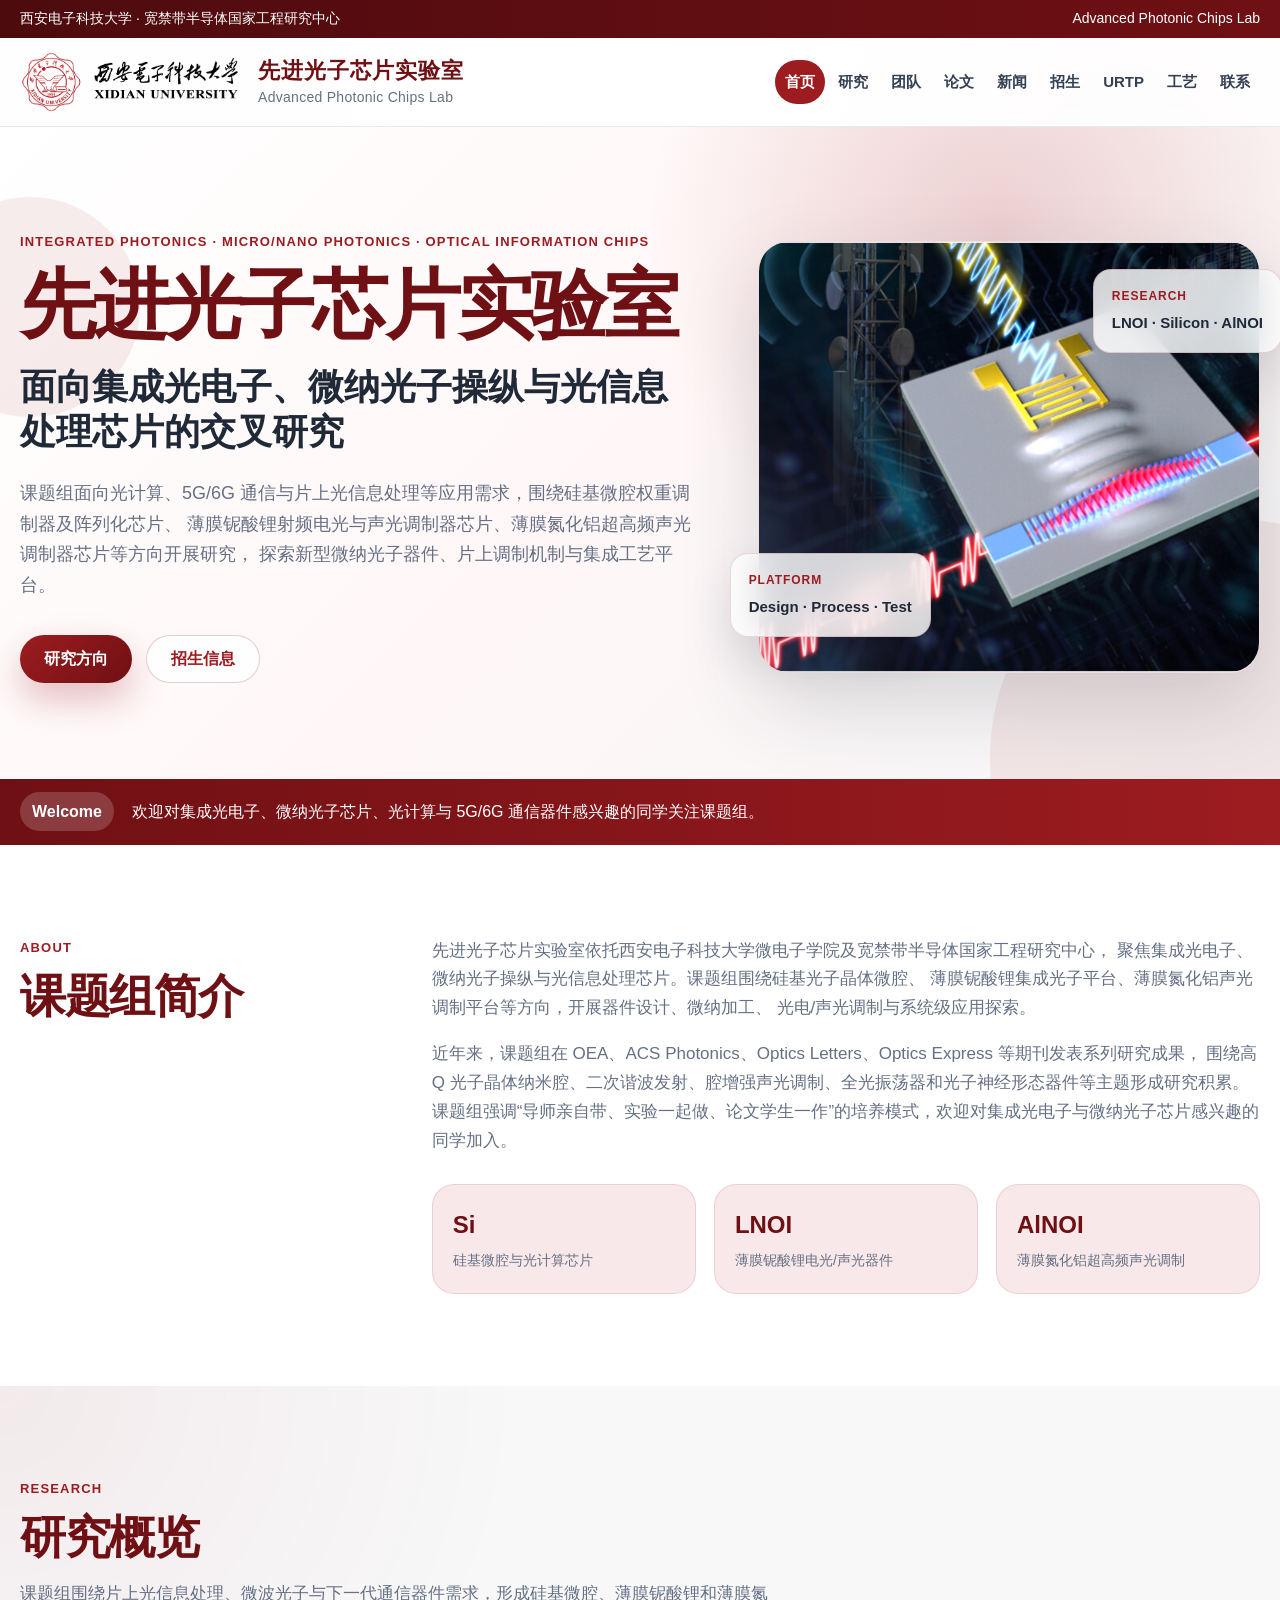
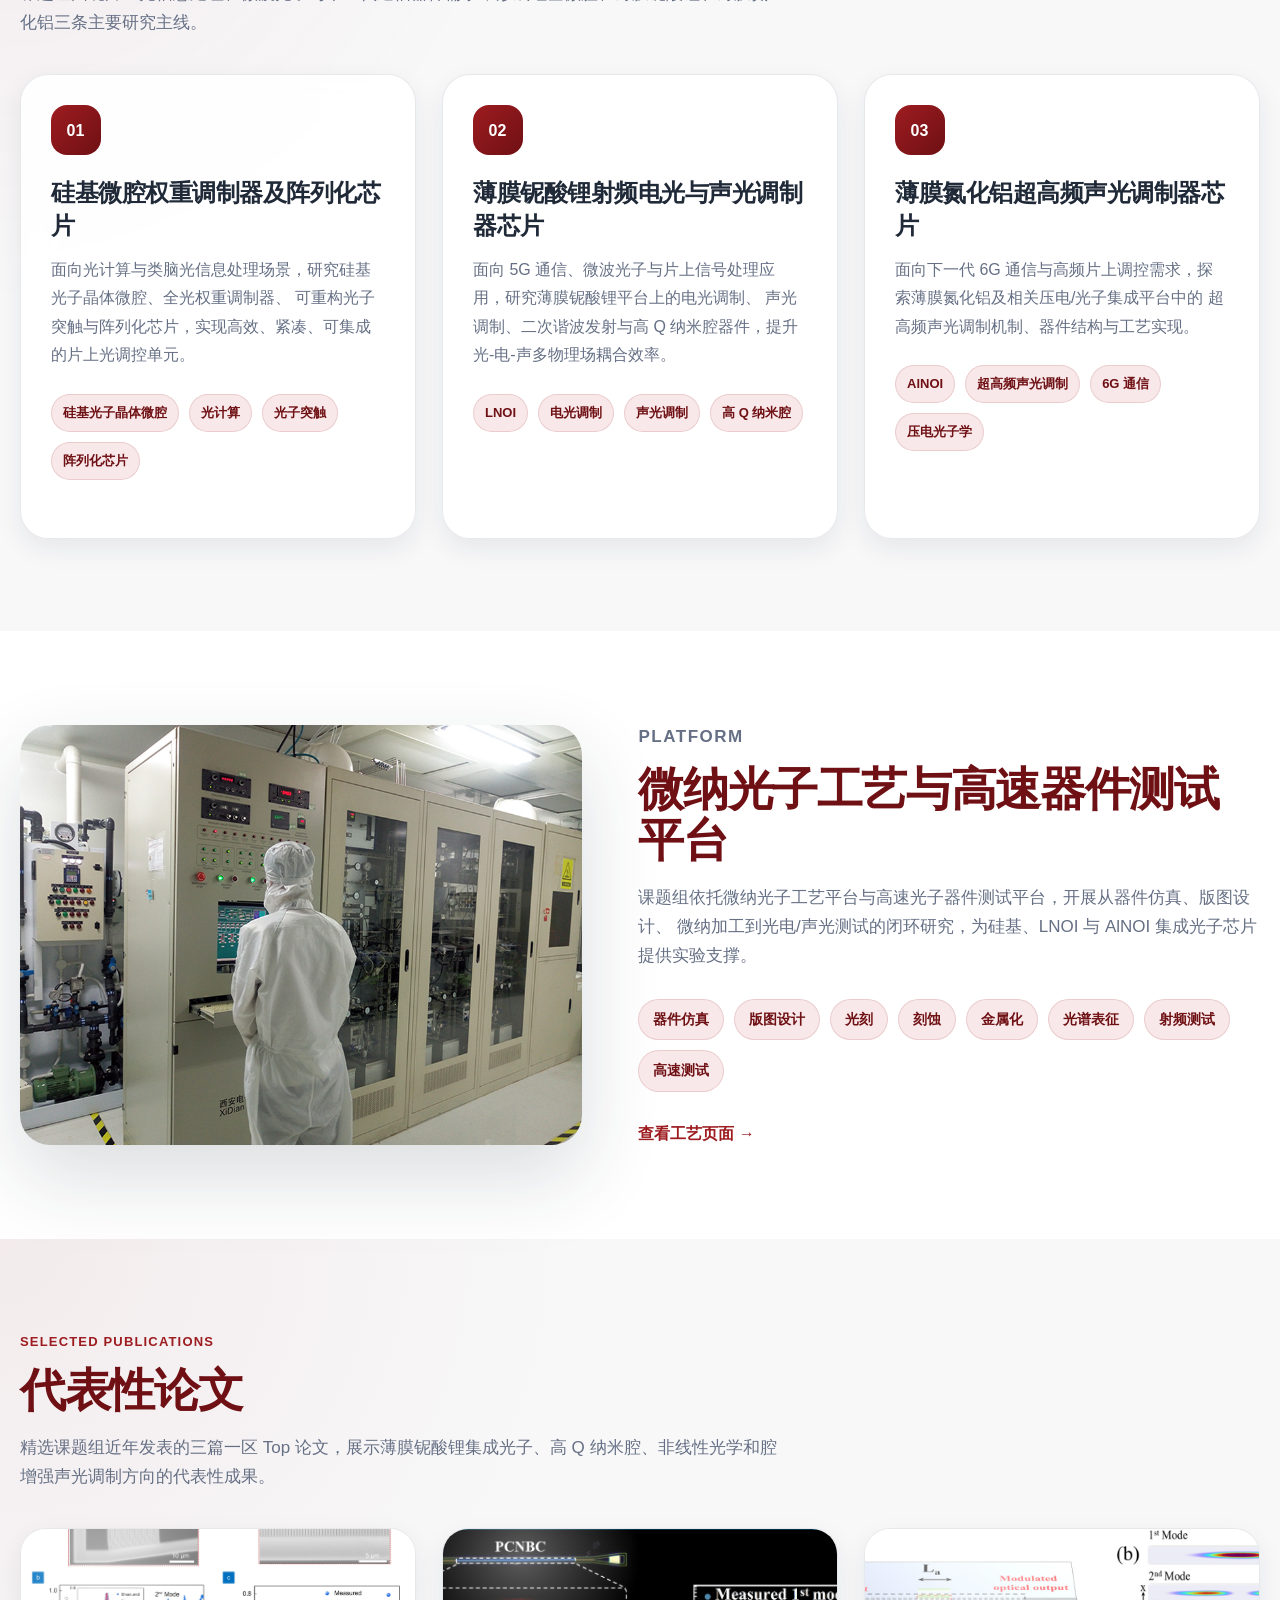
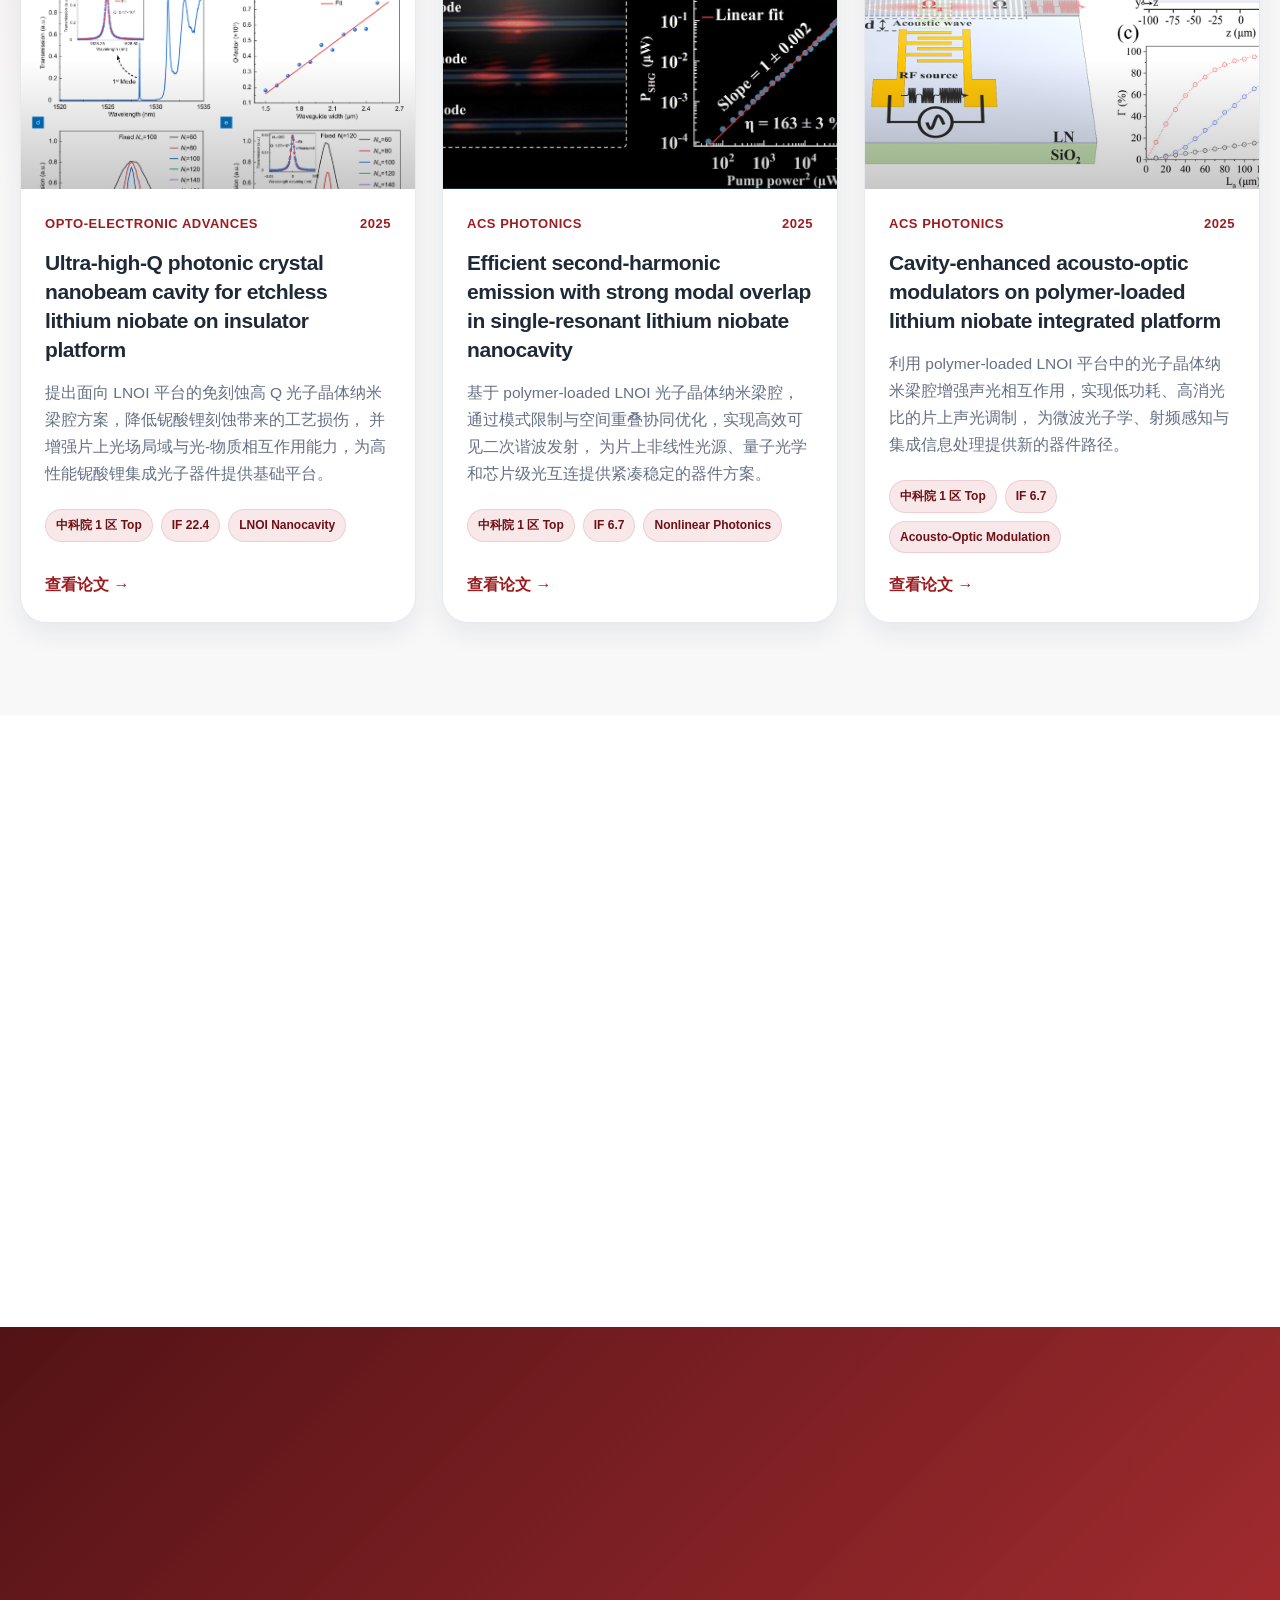
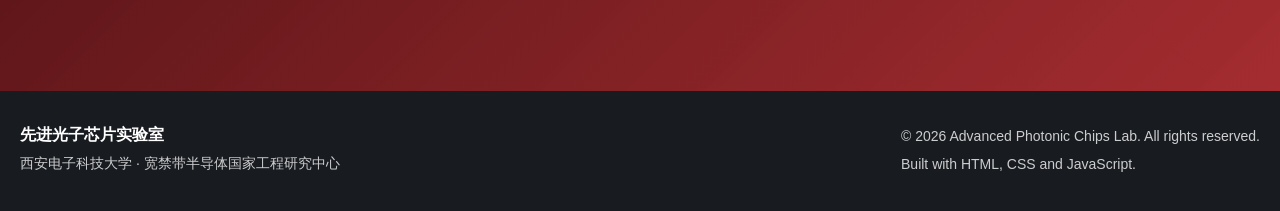
==== commit 92375d73: "Add files via upload" ====
--- a/index.html
+++ b/index.html
@@ -7,7 +7,7 @@
   <title>先进光子芯片实验室 | 西安电子科技大学</title>
   <meta
     name="description"
-    content="先进光子芯片实验室依托西安电子科技大学宽禁带半导体国家工程研究中心，围绕宽禁带半导体、集成光电子、光电器件与工艺开展研究。"
+    content="先进光子芯片实验室聚焦集成光电子、微纳光子操纵与光信息处理芯片，围绕硅基微腔、薄膜铌酸锂、薄膜氮化铝和高速声光/电光调制器件开展研究。"
   />
 
   <link rel="stylesheet" href="css/style.css" />
@@ -17,8 +17,7 @@
   <div class="top-bar">
     <div class="container top-bar-inner">
       <span>西安电子科技大学 · 宽禁带半导体国家工程研究中心</span>
-      <span>Advanced Photonic Chips Lab
-    </span>
+      <span>Advanced Photonic Chips Lab</span>
     </div>
   </div>
 
@@ -40,9 +39,8 @@
 
       <nav class="site-nav">
         <a class="active" href="index.html">首页</a>
-        <a href="about.html">简介</a>
-        <a href="research.html">方向</a>
-        <a href="people.html">成员</a>
+        <a href="research.html">研究</a>
+        <a href="team.html">团队</a>
         <a href="publications.html">论文</a>
         <a href="news.html">新闻</a>
         <a href="recruitment.html">招生</a>
@@ -60,18 +58,18 @@
 
       <div class="container hero-grid">
         <div class="hero-content" data-animate>
-          <p class="eyebrow">Wide Bandgap Semiconductor · Integrated Optoelectronics</p>
+          <p class="eyebrow">Integrated Photonics · Micro/Nano Photonics · Optical Information Chips</p>
           <h1>先进光子芯片实验室</h1>
-          <h2>面向宽禁带半导体、集成光电子与先进器件工艺的交叉研究</h2>
+          <h2>面向集成光电子、微纳光子操纵与光信息处理芯片的交叉研究</h2>
           <p class="hero-desc">
-            课题组依托西安电子科技大学宽禁带半导体国家工程研究中心，
-            围绕半导体光电器件、集成光电子、高速调制器件与微纳工艺开展研究，
-            探索新材料、新结构与新工艺在光电芯片和信息器件中的应用。
+            课题组面向光计算、5G/6G 通信与片上光信息处理等应用需求，围绕硅基微腔权重调制器及阵列化芯片、
+            薄膜铌酸锂射频电光与声光调制器芯片、薄膜氮化铝超高频声光调制器芯片等方向开展研究，
+            探索新型微纳光子器件、片上调制机制与集成工艺平台。
           </p>
 
           <div class="hero-actions">
             <a class="btn btn-primary" href="research.html">研究方向</a>
-            <a class="btn btn-secondary" href="process.html">工艺平台</a>
+            <a class="btn btn-secondary" href="recruitment.html">招生信息</a>
           </div>
         </div>
 
@@ -81,11 +79,11 @@
           </div>
           <div class="floating-card card-top">
             <span>Research</span>
-            <strong>WBG Semiconductor</strong>
+            <strong>LNOI · Silicon · AlNOI</strong>
           </div>
           <div class="floating-card card-bottom">
             <span>Platform</span>
-            <strong>Device · Process · Test</strong>
+            <strong>Design · Process · Test</strong>
           </div>
         </div>
       </div>
@@ -94,7 +92,7 @@
     <section class="notice-strip">
       <div class="container notice-inner">
         <strong>Welcome</strong>
-        <span>欢迎对宽禁带半导体、光电器件、微纳加工与集成光电子方向感兴趣的同学关注课题组。</span>
+        <span>欢迎对集成光电子、微纳光子芯片、光计算与 5G/6G 通信器件感兴趣的同学关注课题组。</span>
       </div>
     </section>
 
@@ -107,27 +105,29 @@
 
         <div class="about-text" data-animate>
           <p>
-            先进光子芯片实验室依托西安电子科技大学宽禁带半导体国家工程研究中心，
-            面向新一代半导体材料、光电芯片与器件工艺需求，开展从器件设计、
-            工艺制备到测试表征的系统研究。
-          </p>
-          <p>
-            当前首页为网站第一版 demo，重点展示整体框架、视觉风格和交互动效。
-            后续可继续完善真实成员、论文成果、实验室照片、招生信息和工艺平台介绍。
+            先进光子芯片实验室依托西安电子科技大学微电子学院及宽禁带半导体国家工程研究中心，
+            聚焦集成光电子、微纳光子操纵与光信息处理芯片。课题组围绕硅基光子晶体微腔、
+            薄膜铌酸锂集成光子平台、薄膜氮化铝声光调制平台等方向，开展器件设计、微纳加工、
+            光电/声光调制与系统级应用探索。
+          </p>
+          <p>
+            近年来，课题组在 OEA、ACS Photonics、Optics Letters、Optics Express 等期刊发表系列研究成果，
+            围绕高 Q 光子晶体纳米腔、二次谐波发射、腔增强声光调制、全光振荡器和光子神经形态器件等主题形成研究积累。
+            课题组强调“导师亲自带、实验一起做、论文学生一作”的培养模式，欢迎对集成光电子与微纳光子芯片感兴趣的同学加入。
           </p>
 
           <div class="about-stats">
             <div>
-              <strong>WBG</strong>
-              <span>宽禁带半导体</span>
+              <strong>Si</strong>
+              <span>硅基微腔与光计算芯片</span>
             </div>
             <div>
-              <strong>OEIC</strong>
-              <span>集成光电子</span>
+              <strong>LNOI</strong>
+              <span>薄膜铌酸锂电光/声光器件</span>
             </div>
             <div>
-              <strong>Process</strong>
-              <span>器件工艺</span>
+              <strong>AlNOI</strong>
+              <span>薄膜氮化铝超高频声光调制</span>
             </div>
           </div>
         </div>
@@ -138,35 +138,56 @@
       <div class="container">
         <div class="section-head" data-animate>
           <p class="section-kicker">Research</p>
-          <h2>研究方向</h2>
-          <p>
-            首页先展示几个核心方向，后续可以在“方向”页面展开具体研究内容、代表论文和项目案例。
-          </p>
-        </div>
-
-        <div class="card-grid">
-          <article class="research-card" data-animate>
+          <h2>研究概览</h2>
+          <p>
+            课题组围绕片上光信息处理、微波光子与下一代通信器件需求，形成硅基微腔、薄膜铌酸锂和薄膜氮化铝三条主要研究主线。
+          </p>
+        </div>
+
+        <div class="research-feature-grid">
+          <article class="research-feature-card" data-animate>
             <div class="card-number">01</div>
-            <h3>宽禁带半导体</h3>
-            <p>面向高性能电子与光电应用，关注宽禁带半导体材料与器件结构设计。</p>
-          </article>
-
-          <article class="research-card" data-animate>
+            <h3>硅基微腔权重调制器及阵列化芯片</h3>
+            <p>
+              面向光计算与类脑光信息处理场景，研究硅基光子晶体微腔、全光权重调制器、
+              可重构光子突触与阵列化芯片，实现高效、紧凑、可集成的片上光调控单元。
+            </p>
+            <div class="tag-list compact">
+              <span>硅基光子晶体微腔</span>
+              <span>光计算</span>
+              <span>光子突触</span>
+              <span>阵列化芯片</span>
+            </div>
+          </article>
+
+          <article class="research-feature-card" data-animate>
             <div class="card-number">02</div>
-            <h3>集成光电子</h3>
-            <p>探索片上光电子器件、小型化集成结构及其在信息系统中的应用。</p>
-          </article>
-
-          <article class="research-card" data-animate>
+            <h3>薄膜铌酸锂射频电光与声光调制器芯片</h3>
+            <p>
+              面向 5G 通信、微波光子与片上信号处理应用，研究薄膜铌酸锂平台上的电光调制、
+              声光调制、二次谐波发射与高 Q 纳米腔器件，提升光-电-声多物理场耦合效率。
+            </p>
+            <div class="tag-list compact">
+              <span>LNOI</span>
+              <span>电光调制</span>
+              <span>声光调制</span>
+              <span>高 Q 纳米腔</span>
+            </div>
+          </article>
+
+          <article class="research-feature-card" data-animate>
             <div class="card-number">03</div>
-            <h3>高速器件</h3>
-            <p>围绕高速调制、光电转换和器件性能优化开展交叉研究。</p>
-          </article>
-
-          <article class="research-card" data-animate>
-            <div class="card-number">04</div>
-            <h3>微纳工艺</h3>
-            <p>结合光刻、刻蚀、金属化与测试表征，构建器件制备与验证能力。</p>
+            <h3>薄膜氮化铝超高频声光调制器芯片</h3>
+            <p>
+              面向下一代 6G 通信与高频片上调控需求，探索薄膜氮化铝及相关压电/光子集成平台中的
+              超高频声光调制机制、器件结构与工艺实现。
+            </p>
+            <div class="tag-list compact">
+              <span>AlNOI</span>
+              <span>超高频声光调制</span>
+              <span>6G 通信</span>
+              <span>压电光子学</span>
+            </div>
           </article>
         </div>
       </div>
@@ -175,24 +196,26 @@
     <section class="section process-preview">
       <div class="container process-grid">
         <div class="process-image" data-animate>
-          <img src="assets/images/hero-lab.jpg" alt="实验室仪器与平台" />
+          <img src="assets/images/hero-lab.jpg" alt="微纳光子工艺与高速器件测试平台" />
         </div>
 
         <div class="process-content" data-animate>
-          <p class="section-kicker">Process</p>
-          <h2>工艺与实验平台</h2>
-          <p>
-            工艺页面后续可以重点介绍课题组依托平台、微纳加工流程、器件测试能力和开放合作方式。
-            首页先放一个入口，让网站整体更贴合半导体器件与工艺方向。
+          <p class="section-kicker">Platform</p>
+          <h2>微纳光子工艺与高速器件测试平台</h2>
+          <p>
+            课题组依托微纳光子工艺平台与高速光子器件测试平台，开展从器件仿真、版图设计、
+            微纳加工到光电/声光测试的闭环研究，为硅基、LNOI 与 AlNOI 集成光子芯片提供实验支撑。
           </p>
 
           <div class="tag-list">
-            <span>材料生长</span>
+            <span>器件仿真</span>
+            <span>版图设计</span>
             <span>光刻</span>
             <span>刻蚀</span>
             <span>金属化</span>
-            <span>器件测试</span>
-            <span>表征分析</span>
+            <span>光谱表征</span>
+            <span>射频测试</span>
+            <span>高速测试</span>
           </div>
 
           <a class="text-link" href="process.html">查看工艺页面 →</a>
@@ -200,78 +223,111 @@
       </div>
     </section>
 
-    <section class="section people-preview section-muted">
+    <section class="section publication-preview section-muted">
       <div class="container">
         <div class="section-head" data-animate>
-          <p class="section-kicker">People</p>
-          <h2>团队成员</h2>
-          <p>这里先做占位展示，后续替换为真实头像、姓名、年级、研究方向和个人简介。</p>
-        </div>
-
-        <div class="people-grid">
-          <article class="person-card principal" data-animate>
-            <div class="avatar avatar-red">姚</div>
-            <h3>姚丹阳</h3>
-            <p>副教授 / 硕士生导师</p>
-            <span>Principal Investigator</span>
-          </article>
-
-          <article class="person-card" data-animate>
-            <div class="avatar">M1</div>
-            <h3>研究生 A</h3>
-            <p>硕士研究生</p>
-            <span>宽禁带半导体</span>
-          </article>
-
-          <article class="person-card" data-animate>
-            <div class="avatar">M2</div>
-            <h3>研究生 B</h3>
-            <p>硕士研究生</p>
-            <span>集成光电子</span>
-          </article>
-
-          <article class="person-card" data-animate>
-            <div class="avatar">M3</div>
-            <h3>研究生 C</h3>
-            <p>硕士研究生</p>
-            <span>器件工艺</span>
-          </article>
-        </div>
-      </div>
-    </section>
-
-    <section class="section publication-preview">
+          <p class="section-kicker">Selected Publications</p>
+          <h2>代表性论文</h2>
+          <p>
+            精选课题组近年发表的三篇一区 Top 论文，展示薄膜铌酸锂集成光子、高 Q 纳米腔、非线性光学和腔增强声光调制方向的代表性成果。
+          </p>
+        </div>
+
+        <div class="featured-publications">
+          <article class="paper-card" data-animate>
+            <a class="paper-image" href="https://doi.org/10.29026/oea.2025.240114" target="_blank" rel="noopener">
+              <img src="assets/images/publications/Ultra-high-Q.jpg" alt="Ultra-high-Q photonic crystal nanobeam cavity paper figure" />
+            </a>
+            <div class="paper-body">
+              <div class="paper-meta">
+                <span>Opto-Electronic Advances</span>
+                <span>2025</span>
+              </div>
+              <h3>Ultra-high-Q photonic crystal nanobeam cavity for etchless lithium niobate on insulator platform</h3>
+              <p>
+                提出面向 LNOI 平台的免刻蚀高 Q 光子晶体纳米梁腔方案，降低铌酸锂刻蚀带来的工艺损伤，
+                并增强片上光场局域与光-物质相互作用能力，为高性能铌酸锂集成光子器件提供基础平台。
+              </p>
+              <div class="paper-tags">
+                <span>中科院 1 区 Top</span>
+                <span>IF 22.4</span>
+                <span>LNOI Nanocavity</span>
+              </div>
+              <a class="paper-link" href="https://doi.org/10.29026/oea.2025.240114" target="_blank" rel="noopener">查看论文 →</a>
+            </div>
+          </article>
+
+          <article class="paper-card" data-animate>
+            <a class="paper-image" href="https://doi.org/10.1021/acsphotonics.5c01039" target="_blank" rel="noopener">
+              <img src="assets/images/publications/Second-Harmonic.png" alt="Second-harmonic emission paper figure" />
+            </a>
+            <div class="paper-body">
+              <div class="paper-meta">
+                <span>ACS Photonics</span>
+                <span>2025</span>
+              </div>
+              <h3>Efficient second-harmonic emission with strong modal overlap in single-resonant lithium niobate nanocavity</h3>
+              <p>
+                基于 polymer-loaded LNOI 光子晶体纳米梁腔，通过模式限制与空间重叠协同优化，实现高效可见二次谐波发射，
+                为片上非线性光源、量子光学和芯片级光互连提供紧凑稳定的器件方案。
+              </p>
+              <div class="paper-tags">
+                <span>中科院 1 区 Top</span>
+                <span>IF 6.7</span>
+                <span>Nonlinear Photonics</span>
+              </div>
+              <a class="paper-link" href="https://doi.org/10.1021/acsphotonics.5c01039" target="_blank" rel="noopener">查看论文 →</a>
+            </div>
+          </article>
+
+          <article class="paper-card" data-animate>
+            <a class="paper-image" href="https://doi.org/10.1021/acsphotonics.4c02302" target="_blank" rel="noopener">
+              <img src="assets/images/publications/Acousto-Optic Modulators.png" alt="Acousto-optic modulators paper figure" />
+            </a>
+            <div class="paper-body">
+              <div class="paper-meta">
+                <span>ACS Photonics</span>
+                <span>2025</span>
+              </div>
+              <h3>Cavity-enhanced acousto-optic modulators on polymer-loaded lithium niobate integrated platform</h3>
+              <p>
+                利用 polymer-loaded LNOI 平台中的光子晶体纳米梁腔增强声光相互作用，实现低功耗、高消光比的片上声光调制，
+                为微波光子学、射频感知与集成信息处理提供新的器件路径。
+              </p>
+              <div class="paper-tags">
+                <span>中科院 1 区 Top</span>
+                <span>IF 6.7</span>
+                <span>Acousto-Optic Modulation</span>
+              </div>
+              <a class="paper-link" href="https://doi.org/10.1021/acsphotonics.4c02302" target="_blank" rel="noopener">查看论文 →</a>
+            </div>
+          </article>
+        </div>
+      </div>
+    </section>
+
+    <section class="section news-preview">
       <div class="container">
         <div class="section-head" data-animate>
-          <p class="section-kicker">Publications</p>
-          <h2>代表性论文</h2>
-          <p>首页先保留 3 条示例条目，后续可以从 `data/publications.json` 统一维护论文列表。</p>
-        </div>
-
-        <div class="publication-list">
-          <article class="publication-item" data-animate>
-            <span>2024</span>
-            <div>
-              <h3>Representative publication title related to semiconductor devices</h3>
-              <p>Journal / Conference information will be updated later.</p>
-            </div>
-          </article>
-
-          <article class="publication-item" data-animate>
-            <span>2023</span>
-            <div>
-              <h3>Integrated optoelectronic device and process research</h3>
-              <p>Authors, journal and DOI information will be added in the next version.</p>
-            </div>
-          </article>
-
-          <article class="publication-item" data-animate>
-            <span>2022</span>
-            <div>
-              <h3>Wide bandgap semiconductor materials and device applications</h3>
-              <p>Temporary demo content for layout preview.</p>
-            </div>
-          </article>
+          <p class="section-kicker">News</p>
+          <h2>新闻动态</h2>
+          <p>这里先放置两条正式占位内容，后续可替换为论文发表、学术会议、招生通知和项目进展。</p>
+        </div>
+
+        <div class="news-preview-grid">
+          <a class="news-preview-card" href="news/2026-recruitment-notice.html" data-animate>
+            <span class="news-date">Recruiting</span>
+            <h3>2026 年课题组硕士招生信息更新</h3>
+            <p>课题组 2026 年拟招收硕士研究生，欢迎对集成光电子、微纳光子芯片与光信息处理方向感兴趣的同学联系交流。</p>
+            <strong>阅读全文 →</strong>
+          </a>
+
+          <a class="news-preview-card" href="news/2025-selected-publications.html" data-animate>
+            <span class="news-date">2025</span>
+            <h3>课题组代表性论文成果更新</h3>
+            <p>课题组在 LNOI 高 Q 纳米腔、二次谐波发射和腔增强声光调制方向取得系列研究进展。</p>
+            <strong>阅读全文 →</strong>
+          </a>
         </div>
       </div>
     </section>
@@ -282,14 +338,14 @@
           <p class="section-kicker">Join Us</p>
           <h2>欢迎加入课题组</h2>
           <p>
-            欢迎对宽禁带半导体、光电器件、集成光电子、微纳加工和器件测试感兴趣的本科生、
-            硕士生关注课题组招生与 URTP 项目。
+            课题组 2026 年有 1 个硕士指标，欢迎对集成光电子、微纳光子操纵、光信息处理芯片、
+            薄膜铌酸锂器件和高速声光/电光调制方向感兴趣的同学联系。
           </p>
         </div>
 
         <div class="join-actions">
           <a class="btn btn-light" href="recruitment.html">招生信息</a>
-          <a class="btn btn-outline-light" href="urtp.html">URTP 项目</a>
+          <a class="btn btn-outline-light" href="mailto:dyyao@xidian.edu.cn">联系邮箱</a>
         </div>
       </div>
     </section>
@@ -303,8 +359,7 @@
       </div>
 
       <div>
-        <p>© 2026 Advanced Photonic Chips Lab
-            . All rights reserved.</p>
+        <p>© 2026 Advanced Photonic Chips Lab. All rights reserved.</p>
         <p>Built with HTML, CSS and JavaScript.</p>
       </div>
     </div>
--- a/css/style.css
+++ b/css/style.css
@@ -959,3 +959,927 @@
     padding: 68px 0;
   }
 }
+/* ==============================
+   Revised homepage sections
+   ============================== */
+
+/* Featured publication cards */
+.featured-publications {
+  display: grid;
+  grid-template-columns: repeat(3, 1fr);
+  gap: 26px;
+}
+
+.paper-card {
+  overflow: hidden;
+  display: flex;
+  flex-direction: column;
+  min-height: 100%;
+  border: 1px solid rgba(229, 231, 235, 0.92);
+  border-radius: 26px;
+  background: rgba(255, 255, 255, 0.9);
+  box-shadow: var(--shadow-sm);
+  backdrop-filter: blur(16px);
+  transition:
+    transform 0.38s var(--ease),
+    box-shadow 0.38s var(--ease),
+    border-color 0.38s ease;
+}
+
+.paper-card:hover {
+  transform: translateY(-8px);
+  border-color: rgba(157, 28, 32, 0.26);
+  box-shadow: var(--shadow-lg);
+}
+
+.paper-image {
+  position: relative;
+  overflow: hidden;
+  display: block;
+  height: 260px;
+  background: #f2f4f7;
+}
+
+.paper-image::after {
+  content: "";
+  position: absolute;
+  inset: 0;
+  background:
+    linear-gradient(180deg, transparent 50%, rgba(0, 0, 0, 0.22)),
+    radial-gradient(circle at 20% 10%, rgba(255, 255, 255, 0.36), transparent 30%);
+  pointer-events: none;
+}
+
+.paper-image img {
+  width: 100%;
+  height: 100%;
+  object-fit: cover;
+  transition: transform 1.15s var(--ease);
+}
+
+.paper-card:hover .paper-image img {
+  transform: scale(1.065);
+}
+
+.paper-body {
+  display: flex;
+  flex-direction: column;
+  flex: 1;
+  padding: 24px;
+}
+
+.paper-meta {
+  display: flex;
+  justify-content: space-between;
+  gap: 12px;
+  margin-bottom: 14px;
+  color: var(--xdu-red);
+  font-size: 13px;
+  font-weight: 850;
+  letter-spacing: 0.04em;
+  text-transform: uppercase;
+}
+
+.paper-body h3 {
+  margin: 0 0 14px;
+  color: var(--ink);
+  font-size: 21px;
+  line-height: 1.38;
+  letter-spacing: -0.02em;
+}
+
+.paper-body p {
+  margin: 0;
+  color: var(--muted);
+  font-size: 15.5px;
+  line-height: 1.75;
+}
+
+.paper-tags {
+  display: flex;
+  flex-wrap: wrap;
+  gap: 8px;
+  margin: 22px 0 18px;
+}
+
+.paper-tags span {
+  display: inline-flex;
+  align-items: center;
+  min-height: 30px;
+  padding: 5px 10px;
+  border-radius: 999px;
+  color: var(--xdu-red-dark);
+  background: var(--xdu-red-soft);
+  border: 1px solid rgba(157, 28, 32, 0.12);
+  font-size: 12px;
+  font-weight: 800;
+}
+
+.paper-link {
+  display: inline-flex;
+  align-items: center;
+  width: fit-content;
+  margin-top: auto;
+  color: var(--xdu-red);
+  font-weight: 900;
+  transition:
+    transform 0.25s var(--ease),
+    color 0.25s ease;
+}
+
+.paper-link:hover {
+  transform: translateX(4px);
+  color: var(--xdu-red-dark);
+}
+
+/* News preview */
+.news-preview-grid {
+  display: grid;
+  grid-template-columns: repeat(2, 1fr);
+  gap: 24px;
+}
+
+.news-preview-card {
+  position: relative;
+  overflow: hidden;
+  min-height: 240px;
+  padding: 30px;
+  border: 1px solid rgba(229, 231, 235, 0.9);
+  border-radius: 26px;
+  background:
+    linear-gradient(180deg, rgba(255,255,255,0.95), rgba(255,248,248,0.9));
+  box-shadow: var(--shadow-sm);
+  transition:
+    transform 0.35s var(--ease),
+    box-shadow 0.35s var(--ease),
+    border-color 0.35s ease;
+}
+
+.news-preview-card::before {
+  content: "";
+  position: absolute;
+  inset: 0 0 auto 0;
+  height: 5px;
+  background: linear-gradient(90deg, var(--xdu-red), rgba(157, 28, 32, 0.16));
+  transform: scaleX(0);
+  transform-origin: left;
+  transition: transform 0.35s var(--ease);
+}
+
+.news-preview-card:hover {
+  transform: translateY(-7px);
+  border-color: rgba(157, 28, 32, 0.26);
+  box-shadow: var(--shadow-md);
+}
+
+.news-preview-card:hover::before {
+  transform: scaleX(1);
+}
+
+.news-date {
+  display: inline-flex;
+  align-items: center;
+  min-height: 32px;
+  padding: 5px 12px;
+  margin-bottom: 18px;
+  border-radius: 999px;
+  color: #fff;
+  background: var(--xdu-red);
+  font-size: 13px;
+  font-weight: 850;
+}
+
+.news-preview-card h3 {
+  margin: 0 0 12px;
+  color: var(--ink);
+  font-size: 24px;
+  line-height: 1.35;
+}
+
+.news-preview-card p {
+  margin: 0 0 22px;
+  color: var(--muted);
+  font-size: 16px;
+}
+
+.news-preview-card strong {
+  color: var(--xdu-red);
+  font-weight: 900;
+}
+
+/* Team page */
+.page-hero {
+  padding: 84px 0;
+  background:
+    radial-gradient(circle at 80% 18%, rgba(157, 28, 32, 0.16), transparent 32%),
+    linear-gradient(135deg, #ffffff, #fff7f7 48%, #f7f7f8);
+}
+
+.page-hero h1 {
+  margin: 0;
+  color: var(--xdu-red-dark);
+  font-size: clamp(42px, 5vw, 66px);
+  line-height: 1.08;
+  letter-spacing: -0.04em;
+}
+
+.page-hero p {
+  max-width: 820px;
+  margin: 20px 0 0;
+  color: var(--muted);
+  font-size: 18px;
+}
+
+.pi-card {
+  display: grid;
+  grid-template-columns: 360px 1fr;
+  gap: 42px;
+  align-items: center;
+  padding: 32px;
+  border: 1px solid rgba(229, 231, 235, 0.92);
+  border-radius: 30px;
+  background: rgba(255,255,255,0.9);
+  box-shadow: var(--shadow-md);
+}
+
+.pi-photo {
+  overflow: hidden;
+  border-radius: 24px;
+  background: #f2f4f7;
+  box-shadow: var(--shadow-sm);
+}
+
+.pi-photo img {
+  width: 100%;
+  height: 420px;
+  object-fit: cover;
+}
+
+.pi-content h2 {
+  margin: 0;
+  color: var(--xdu-red-dark);
+  font-size: 38px;
+}
+
+.pi-content h3 {
+  margin: 8px 0 22px;
+  color: var(--ink-light);
+  font-size: 20px;
+}
+
+.pi-content p {
+  color: var(--muted);
+  font-size: 17px;
+}
+
+.pi-info {
+  display: grid;
+  gap: 10px;
+  margin: 24px 0;
+  padding: 0;
+  list-style: none;
+}
+
+.pi-info li {
+  padding: 12px 14px;
+  border-radius: 14px;
+  background: var(--xdu-red-soft);
+  color: var(--ink);
+}
+
+.pi-info strong {
+  color: var(--xdu-red-dark);
+}
+
+.simple-page-card {
+  padding: 30px;
+  border: 1px solid rgba(229, 231, 235, 0.92);
+  border-radius: 26px;
+  background: rgba(255,255,255,0.9);
+  box-shadow: var(--shadow-sm);
+}
+
+.simple-page-card h2 {
+  margin-top: 0;
+  color: var(--xdu-red-dark);
+}
+
+/* News article pages */
+.article-shell {
+  max-width: 900px;
+  margin: 0 auto;
+  padding: 54px 0 86px;
+}
+
+.article-card {
+  padding: 42px;
+  border: 1px solid rgba(229, 231, 235, 0.92);
+  border-radius: 30px;
+  background: rgba(255,255,255,0.94);
+  box-shadow: var(--shadow-md);
+}
+
+.article-meta {
+  color: var(--xdu-red);
+  font-weight: 850;
+  text-transform: uppercase;
+  letter-spacing: 0.06em;
+  font-size: 13px;
+}
+
+.article-card h1 {
+  margin: 14px 0 20px;
+  color: var(--xdu-red-dark);
+  font-size: clamp(34px, 5vw, 52px);
+  line-height: 1.12;
+}
+
+.article-card p {
+  color: var(--muted);
+  font-size: 17px;
+}
+
+.article-back {
+  display: inline-flex;
+  margin-top: 28px;
+  color: var(--xdu-red);
+  font-weight: 900;
+}
+
+/* Responsive additions */
+@media (max-width: 1080px) {
+  .featured-publications {
+    grid-template-columns: 1fr;
+  }
+
+  .paper-image {
+    height: 340px;
+  }
+
+  .pi-card {
+    grid-template-columns: 1fr;
+  }
+
+  .pi-photo img {
+    height: auto;
+    max-height: 520px;
+  }
+}
+
+@media (max-width: 720px) {
+  .news-preview-grid {
+    grid-template-columns: 1fr;
+  }
+
+  .paper-image {
+    height: 240px;
+  }
+
+  .paper-body {
+    padding: 22px;
+  }
+
+  .paper-body h3 {
+    font-size: 19px;
+  }
+
+  .pi-card,
+  .article-card {
+    padding: 24px;
+  }
+}
+/* ==============================
+   Final homepage revision
+   ============================== */
+
+/* Override old 4-card research layout for homepage */
+.research-feature-grid {
+  display: grid;
+  grid-template-columns: repeat(3, 1fr);
+  gap: 26px;
+}
+
+.research-feature-card {
+  position: relative;
+  overflow: hidden;
+  min-height: 360px;
+  padding: 30px;
+  border: 1px solid rgba(229, 231, 235, 0.92);
+  border-radius: 28px;
+  background: rgba(255, 255, 255, 0.9);
+  box-shadow: var(--shadow-sm);
+  backdrop-filter: blur(16px);
+  transition:
+    transform 0.38s var(--ease),
+    box-shadow 0.38s var(--ease),
+    border-color 0.38s ease;
+}
+
+.research-feature-card::before {
+  content: "";
+  position: absolute;
+  inset: 0 0 auto 0;
+  height: 5px;
+  background: linear-gradient(90deg, var(--xdu-red), rgba(157, 28, 32, 0.16));
+  transform: scaleX(0);
+  transform-origin: left;
+  transition: transform 0.35s var(--ease);
+}
+
+.research-feature-card:hover {
+  transform: translateY(-8px);
+  border-color: rgba(157, 28, 32, 0.26);
+  box-shadow: var(--shadow-md);
+}
+
+.research-feature-card:hover::before {
+  transform: scaleX(1);
+}
+
+.research-feature-card h3 {
+  margin: 0 0 14px;
+  color: var(--ink);
+  font-size: 24px;
+  line-height: 1.35;
+  letter-spacing: -0.02em;
+}
+
+.research-feature-card p {
+  margin: 0;
+  color: var(--muted);
+  font-size: 16px;
+  line-height: 1.78;
+}
+
+.tag-list.compact {
+  margin-top: 24px;
+}
+
+.tag-list.compact span {
+  font-size: 13px;
+  padding: 7px 11px;
+}
+
+/* Featured publication cards */
+.featured-publications {
+  display: grid;
+  grid-template-columns: repeat(3, 1fr);
+  gap: 26px;
+}
+
+.paper-card {
+  overflow: hidden;
+  display: flex;
+  flex-direction: column;
+  min-height: 100%;
+  border: 1px solid rgba(229, 231, 235, 0.92);
+  border-radius: 26px;
+  background: rgba(255, 255, 255, 0.9);
+  box-shadow: var(--shadow-sm);
+  backdrop-filter: blur(16px);
+  transition:
+    transform 0.38s var(--ease),
+    box-shadow 0.38s var(--ease),
+    border-color 0.38s ease;
+}
+
+.paper-card:hover {
+  transform: translateY(-8px);
+  border-color: rgba(157, 28, 32, 0.26);
+  box-shadow: var(--shadow-lg);
+}
+
+.paper-image {
+  position: relative;
+  overflow: hidden;
+  display: block;
+  height: 260px;
+  background: #f2f4f7;
+}
+
+.paper-image::after {
+  content: "";
+  position: absolute;
+  inset: 0;
+  background:
+    linear-gradient(180deg, transparent 50%, rgba(0, 0, 0, 0.22)),
+    radial-gradient(circle at 20% 10%, rgba(255, 255, 255, 0.36), transparent 30%);
+  pointer-events: none;
+}
+
+.paper-image img {
+  width: 100%;
+  height: 100%;
+  object-fit: cover;
+  transition: transform 1.15s var(--ease);
+}
+
+.paper-card:hover .paper-image img {
+  transform: scale(1.065);
+}
+
+.paper-body {
+  display: flex;
+  flex-direction: column;
+  flex: 1;
+  padding: 24px;
+}
+
+.paper-meta {
+  display: flex;
+  justify-content: space-between;
+  gap: 12px;
+  margin-bottom: 14px;
+  color: var(--xdu-red);
+  font-size: 13px;
+  font-weight: 850;
+  letter-spacing: 0.04em;
+  text-transform: uppercase;
+}
+
+.paper-body h3 {
+  margin: 0 0 14px;
+  color: var(--ink);
+  font-size: 21px;
+  line-height: 1.38;
+  letter-spacing: -0.02em;
+}
+
+.paper-body p {
+  margin: 0;
+  color: var(--muted);
+  font-size: 15.5px;
+  line-height: 1.75;
+}
+
+.paper-tags {
+  display: flex;
+  flex-wrap: wrap;
+  gap: 8px;
+  margin: 22px 0 18px;
+}
+
+.paper-tags span {
+  display: inline-flex;
+  align-items: center;
+  min-height: 30px;
+  padding: 5px 10px;
+  border-radius: 999px;
+  color: var(--xdu-red-dark);
+  background: var(--xdu-red-soft);
+  border: 1px solid rgba(157, 28, 32, 0.12);
+  font-size: 12px;
+  font-weight: 800;
+}
+
+.paper-link {
+  display: inline-flex;
+  align-items: center;
+  width: fit-content;
+  margin-top: auto;
+  color: var(--xdu-red);
+  font-weight: 900;
+  transition:
+    transform 0.25s var(--ease),
+    color 0.25s ease;
+}
+
+.paper-link:hover {
+  transform: translateX(4px);
+  color: var(--xdu-red-dark);
+}
+
+/* News preview */
+.news-preview-grid {
+  display: grid;
+  grid-template-columns: repeat(2, 1fr);
+  gap: 24px;
+}
+
+.news-preview-card {
+  position: relative;
+  overflow: hidden;
+  min-height: 240px;
+  padding: 30px;
+  border: 1px solid rgba(229, 231, 235, 0.9);
+  border-radius: 26px;
+  background:
+    linear-gradient(180deg, rgba(255,255,255,0.95), rgba(255,248,248,0.9));
+  box-shadow: var(--shadow-sm);
+  transition:
+    transform 0.35s var(--ease),
+    box-shadow 0.35s var(--ease),
+    border-color 0.35s ease;
+}
+
+.news-preview-card::before {
+  content: "";
+  position: absolute;
+  inset: 0 0 auto 0;
+  height: 5px;
+  background: linear-gradient(90deg, var(--xdu-red), rgba(157, 28, 32, 0.16));
+  transform: scaleX(0);
+  transform-origin: left;
+  transition: transform 0.35s var(--ease);
+}
+
+.news-preview-card:hover {
+  transform: translateY(-7px);
+  border-color: rgba(157, 28, 32, 0.26);
+  box-shadow: var(--shadow-md);
+}
+
+.news-preview-card:hover::before {
+  transform: scaleX(1);
+}
+
+.news-date {
+  display: inline-flex;
+  align-items: center;
+  min-height: 32px;
+  padding: 5px 12px;
+  margin-bottom: 18px;
+  border-radius: 999px;
+  color: #fff;
+  background: var(--xdu-red);
+  font-size: 13px;
+  font-weight: 850;
+}
+
+.news-preview-card h3 {
+  margin: 0 0 12px;
+  color: var(--ink);
+  font-size: 24px;
+  line-height: 1.35;
+}
+
+.news-preview-card p {
+  margin: 0 0 22px;
+  color: var(--muted);
+  font-size: 16px;
+}
+
+.news-preview-card strong {
+  color: var(--xdu-red);
+  font-weight: 900;
+}
+
+/* Page hero shared */
+.page-hero {
+  padding: 84px 0;
+  background:
+    radial-gradient(circle at 80% 18%, rgba(157, 28, 32, 0.16), transparent 32%),
+    linear-gradient(135deg, #ffffff, #fff7f7 48%, #f7f7f8);
+}
+
+.page-hero h1 {
+  margin: 0;
+  color: var(--xdu-red-dark);
+  font-size: clamp(42px, 5vw, 66px);
+  line-height: 1.08;
+  letter-spacing: -0.04em;
+}
+
+.page-hero p {
+  max-width: 860px;
+  margin: 20px 0 0;
+  color: var(--muted);
+  font-size: 18px;
+}
+
+/* Team page */
+.pi-card {
+  display: grid;
+  grid-template-columns: 360px 1fr;
+  gap: 42px;
+  align-items: center;
+  padding: 32px;
+  border: 1px solid rgba(229, 231, 235, 0.92);
+  border-radius: 30px;
+  background: rgba(255,255,255,0.9);
+  box-shadow: var(--shadow-md);
+}
+
+.pi-photo {
+  overflow: hidden;
+  border-radius: 24px;
+  background: #f2f4f7;
+  box-shadow: var(--shadow-sm);
+}
+
+.pi-photo img {
+  width: 100%;
+  height: 420px;
+  object-fit: cover;
+}
+
+.pi-content h2 {
+  margin: 0;
+  color: var(--xdu-red-dark);
+  font-size: 38px;
+}
+
+.pi-content h3 {
+  margin: 8px 0 22px;
+  color: var(--ink-light);
+  font-size: 20px;
+}
+
+.pi-content p {
+  color: var(--muted);
+  font-size: 17px;
+}
+
+.pi-info {
+  display: grid;
+  gap: 10px;
+  margin: 24px 0;
+  padding: 0;
+  list-style: none;
+}
+
+.pi-info li {
+  padding: 12px 14px;
+  border-radius: 14px;
+  background: var(--xdu-red-soft);
+  color: var(--ink);
+}
+
+.pi-info strong {
+  color: var(--xdu-red-dark);
+}
+
+/* Research page */
+.research-detail-list {
+  display: grid;
+  gap: 28px;
+}
+
+.research-detail-card {
+  display: grid;
+  grid-template-columns: 0.36fr 1fr;
+  gap: 34px;
+  padding: 30px;
+  border: 1px solid rgba(229, 231, 235, 0.92);
+  border-radius: 30px;
+  background: rgba(255,255,255,0.9);
+  box-shadow: var(--shadow-sm);
+}
+
+.research-detail-card h2 {
+  margin: 0;
+  color: var(--xdu-red-dark);
+  font-size: 30px;
+  line-height: 1.24;
+}
+
+.research-detail-card h3 {
+  margin: 0 0 10px;
+  color: var(--ink);
+  font-size: 20px;
+}
+
+.research-detail-card p {
+  margin: 0 0 16px;
+  color: var(--muted);
+  font-size: 16px;
+}
+
+.research-detail-blocks {
+  display: grid;
+  gap: 20px;
+}
+
+/* Publications page */
+.publication-year-group {
+  margin-top: 36px;
+}
+
+.publication-year-group h2 {
+  color: var(--xdu-red-dark);
+  font-size: 34px;
+}
+
+.pub-list-clean {
+  display: grid;
+  gap: 14px;
+}
+
+.pub-row {
+  padding: 22px;
+  border: 1px solid rgba(229, 231, 235, 0.9);
+  border-radius: 20px;
+  background: rgba(255,255,255,0.92);
+  box-shadow: var(--shadow-sm);
+}
+
+.pub-row h3 {
+  margin: 0 0 8px;
+  font-size: 19px;
+  line-height: 1.45;
+}
+
+.pub-row p {
+  margin: 0;
+  color: var(--muted);
+}
+
+.pub-actions {
+  margin-top: 12px;
+  display: flex;
+  gap: 10px;
+  flex-wrap: wrap;
+}
+
+.pub-actions a {
+  color: var(--xdu-red);
+  font-weight: 850;
+}
+
+/* News article pages */
+.article-shell {
+  max-width: 900px;
+  margin: 0 auto;
+  padding: 54px 0 86px;
+}
+
+.article-card {
+  padding: 42px;
+  border: 1px solid rgba(229, 231, 235, 0.92);
+  border-radius: 30px;
+  background: rgba(255,255,255,0.94);
+  box-shadow: var(--shadow-md);
+}
+
+.article-meta {
+  color: var(--xdu-red);
+  font-weight: 850;
+  text-transform: uppercase;
+  letter-spacing: 0.06em;
+  font-size: 13px;
+}
+
+.article-card h1 {
+  margin: 14px 0 20px;
+  color: var(--xdu-red-dark);
+  font-size: clamp(34px, 5vw, 52px);
+  line-height: 1.12;
+}
+
+.article-card p {
+  color: var(--muted);
+  font-size: 17px;
+}
+
+.article-back {
+  display: inline-flex;
+  margin-top: 28px;
+  color: var(--xdu-red);
+  font-weight: 900;
+}
+
+/* Responsive additions */
+@media (max-width: 1080px) {
+  .research-feature-grid,
+  .featured-publications {
+    grid-template-columns: 1fr;
+  }
+
+  .paper-image {
+    height: 340px;
+  }
+
+  .pi-card,
+  .research-detail-card {
+    grid-template-columns: 1fr;
+  }
+
+  .pi-photo img {
+    height: auto;
+    max-height: 520px;
+  }
+}
+
+@media (max-width: 720px) {
+  .news-preview-grid {
+    grid-template-columns: 1fr;
+  }
+
+  .paper-image {
+    height: 240px;
+  }
+
+  .paper-body {
+    padding: 22px;
+  }
+
+  .paper-body h3 {
+    font-size: 19px;
+  }
+
+  .pi-card,
+  .article-card,
+  .research-detail-card {
+    padding: 24px;
+  }
+}
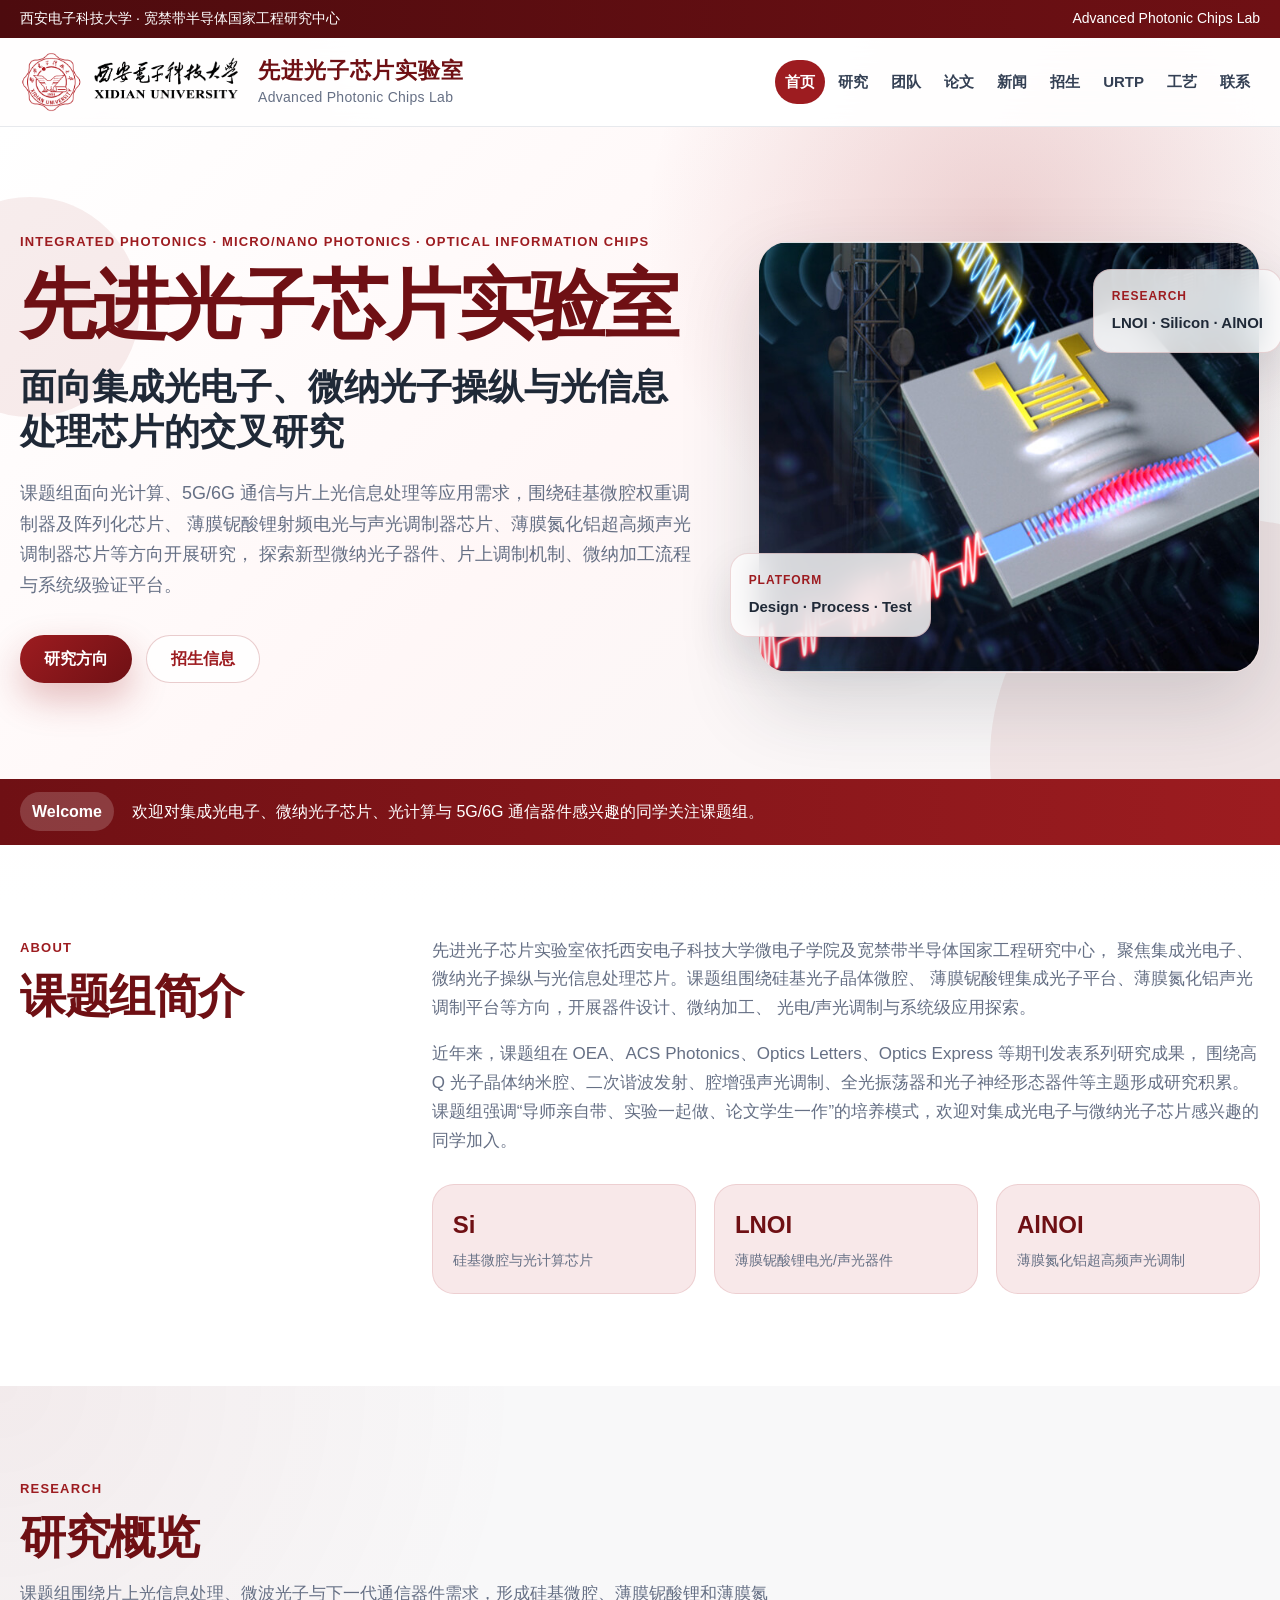
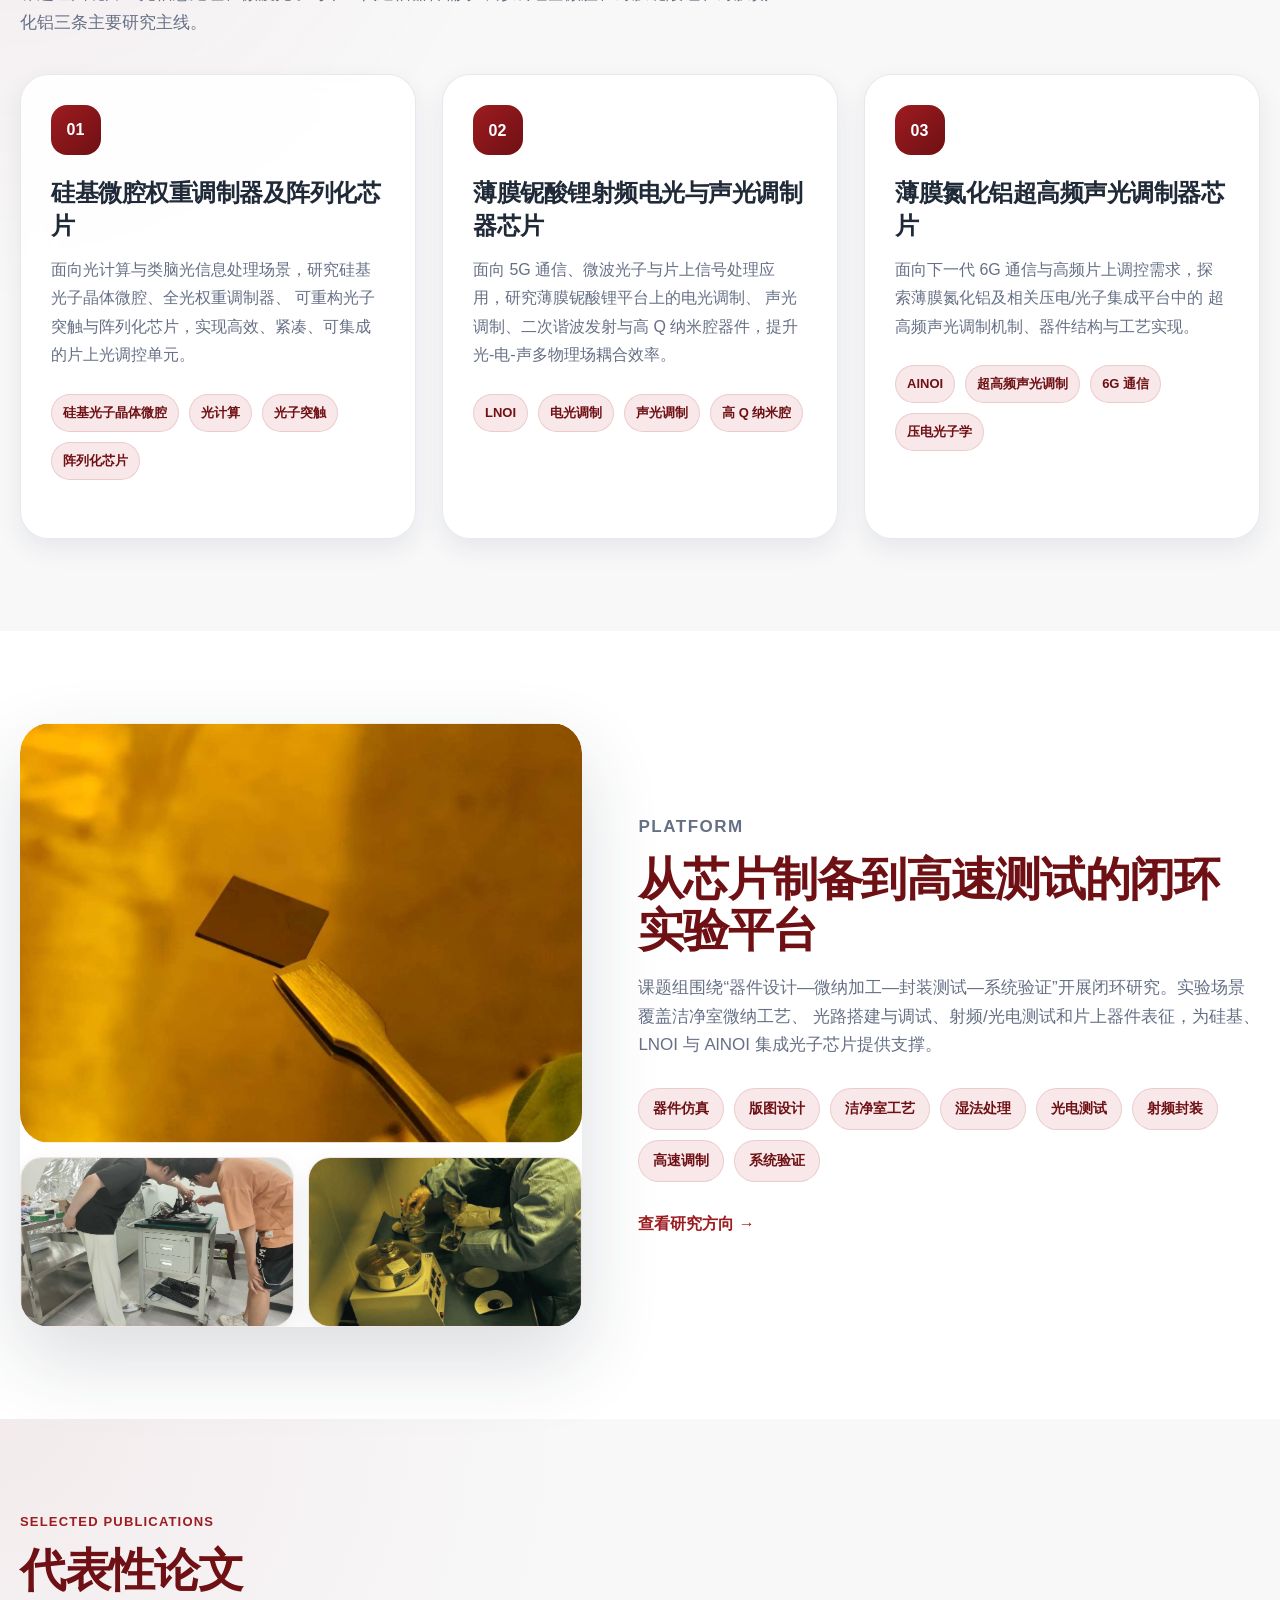
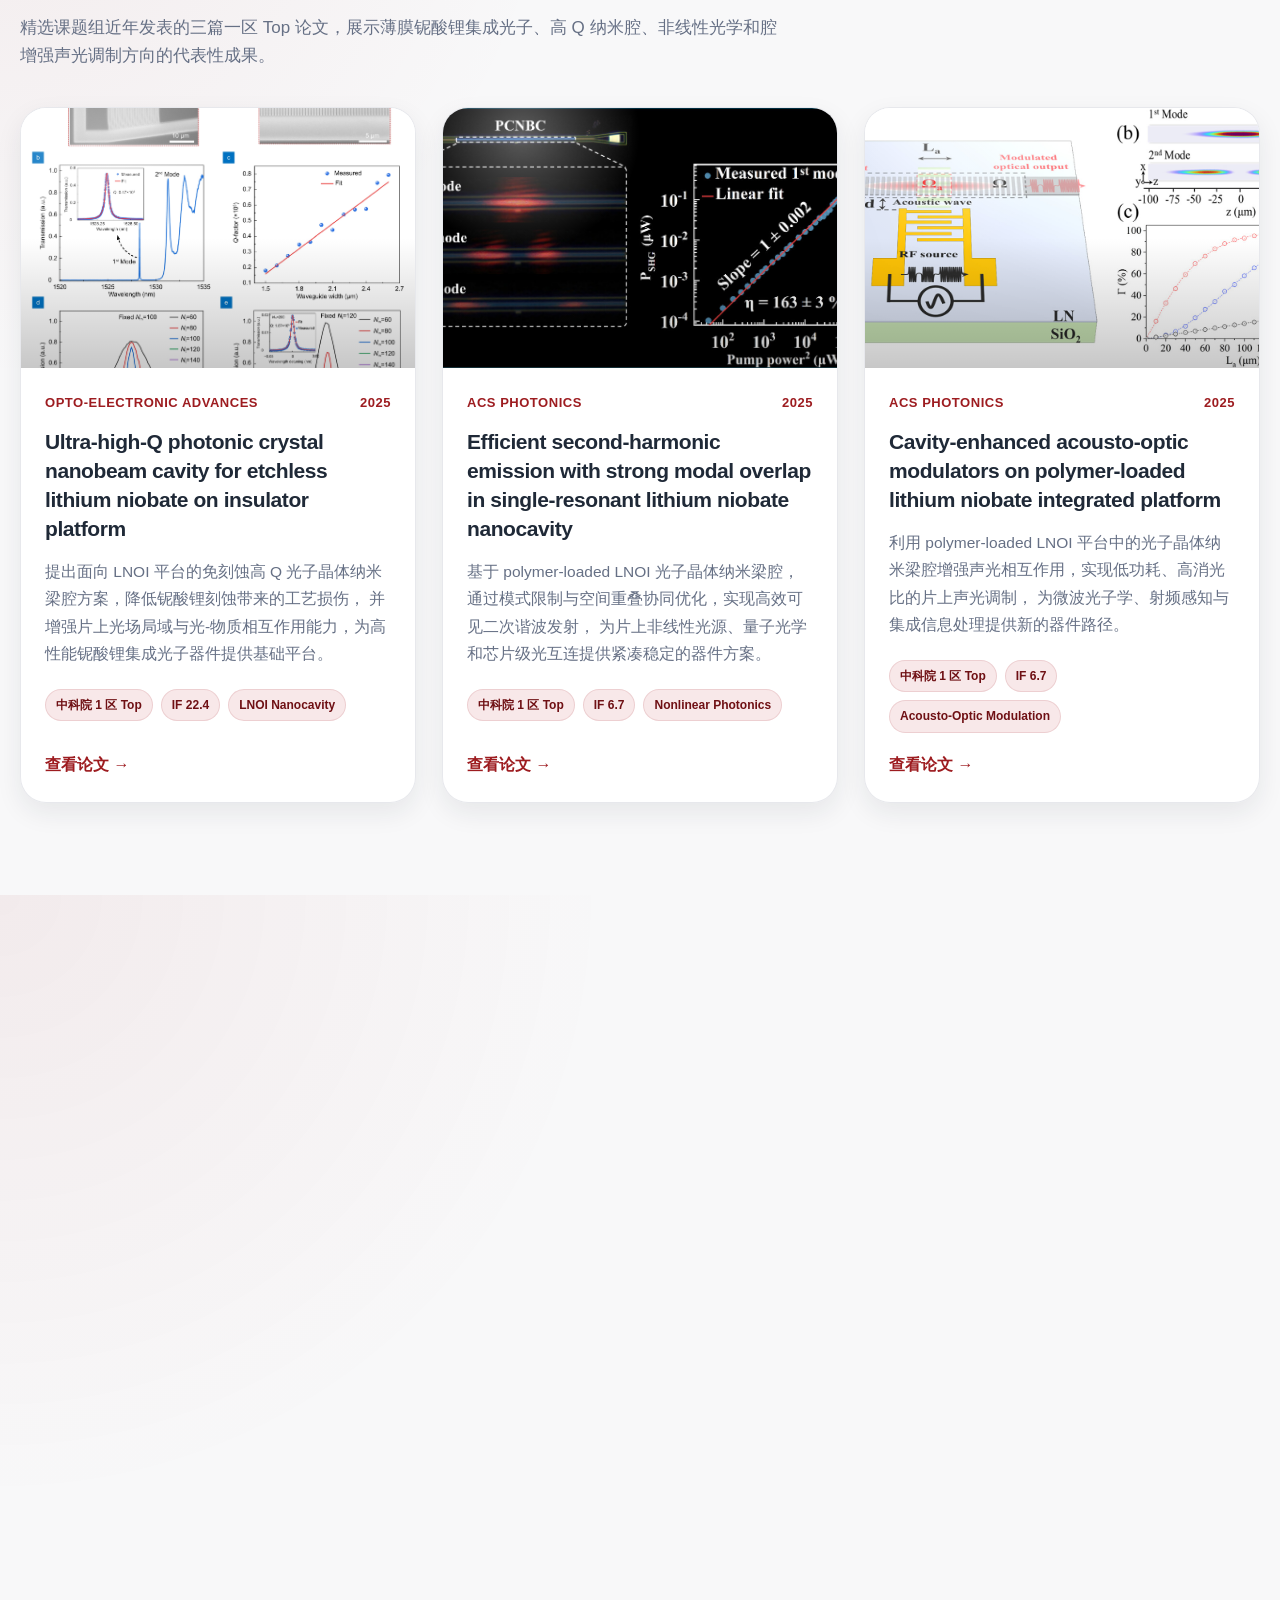
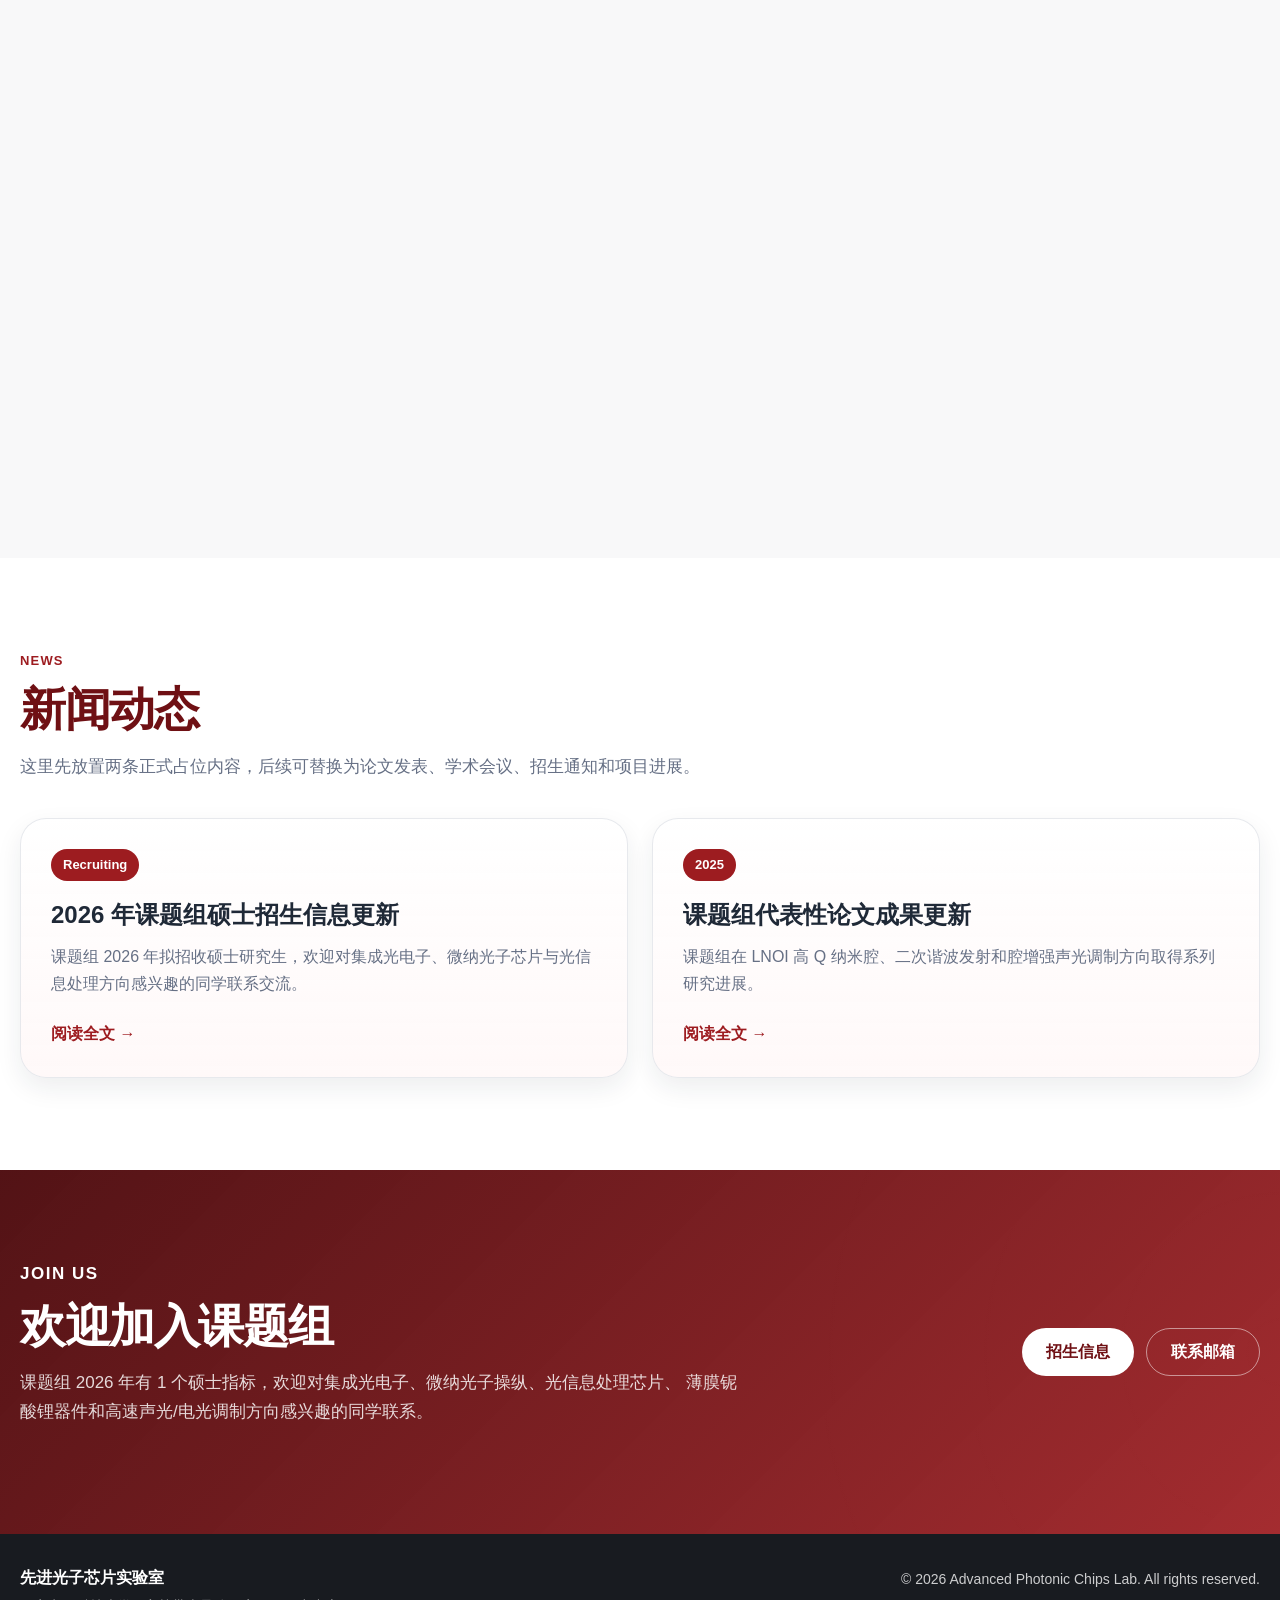
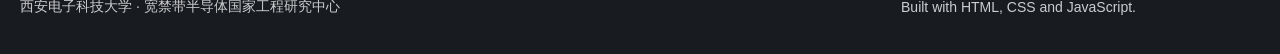
==== commit f2e76d25: "Add files via upload" ====
--- a/index.html
+++ b/index.html
@@ -1,372 +1,420 @@
-<!DOCTYPE html>
-<html lang="zh-CN">
-<head>
-  <meta charset="UTF-8" />
-  <meta name="viewport" content="width=device-width, initial-scale=1.0" />
-
-  <title>先进光子芯片实验室 | 西安电子科技大学</title>
-  <meta
-    name="description"
-    content="先进光子芯片实验室聚焦集成光电子、微纳光子操纵与光信息处理芯片，围绕硅基微腔、薄膜铌酸锂、薄膜氮化铝和高速声光/电光调制器件开展研究。"
-  />
-
-  <link rel="stylesheet" href="css/style.css" />
-</head>
-
-<body>
-  <div class="top-bar">
-    <div class="container top-bar-inner">
-      <span>西安电子科技大学 · 宽禁带半导体国家工程研究中心</span>
-      <span>Advanced Photonic Chips Lab</span>
-    </div>
-  </div>
-
-  <header class="site-header">
-    <div class="container nav-inner">
-      <a class="brand" href="index.html" aria-label="返回首页">
-        <img src="assets/logos/xidian-logo.png" alt="西安电子科技大学 Logo" class="brand-logo" />
-        <div class="brand-text">
-          <strong>先进光子芯片实验室</strong>
-          <span>Advanced Photonic Chips Lab</span>
-        </div>
-      </a>
-
-      <button class="nav-toggle" aria-label="打开导航菜单">
-        <span></span>
-        <span></span>
-        <span></span>
-      </button>
-
-      <nav class="site-nav">
-        <a class="active" href="index.html">首页</a>
-        <a href="research.html">研究</a>
-        <a href="team.html">团队</a>
-        <a href="publications.html">论文</a>
-        <a href="news.html">新闻</a>
-        <a href="recruitment.html">招生</a>
-        <a href="urtp.html">URTP</a>
-        <a href="process.html">工艺</a>
-        <a href="contact.html">联系</a>
-      </nav>
-    </div>
-  </header>
-
-  <main>
-    <section class="hero" id="home">
-      <div class="hero-bg-orb orb-one"></div>
-      <div class="hero-bg-orb orb-two"></div>
-
-      <div class="container hero-grid">
-        <div class="hero-content" data-animate>
-          <p class="eyebrow">Integrated Photonics · Micro/Nano Photonics · Optical Information Chips</p>
-          <h1>先进光子芯片实验室</h1>
-          <h2>面向集成光电子、微纳光子操纵与光信息处理芯片的交叉研究</h2>
-          <p class="hero-desc">
-            课题组面向光计算、5G/6G 通信与片上光信息处理等应用需求，围绕硅基微腔权重调制器及阵列化芯片、
-            薄膜铌酸锂射频电光与声光调制器芯片、薄膜氮化铝超高频声光调制器芯片等方向开展研究，
-            探索新型微纳光子器件、片上调制机制与集成工艺平台。
-          </p>
-
-          <div class="hero-actions">
-            <a class="btn btn-primary" href="research.html">研究方向</a>
-            <a class="btn btn-secondary" href="recruitment.html">招生信息</a>
-          </div>
-        </div>
-
-        <div class="hero-visual" data-animate>
-          <div class="image-frame main-frame">
-            <img src="assets/images/hero-chip.png" alt="芯片与光电器件示意图" />
-          </div>
-          <div class="floating-card card-top">
-            <span>Research</span>
-            <strong>LNOI · Silicon · AlNOI</strong>
-          </div>
-          <div class="floating-card card-bottom">
-            <span>Platform</span>
-            <strong>Design · Process · Test</strong>
-          </div>
-        </div>
-      </div>
-    </section>
-
-    <section class="notice-strip">
-      <div class="container notice-inner">
-        <strong>Welcome</strong>
-        <span>欢迎对集成光电子、微纳光子芯片、光计算与 5G/6G 通信器件感兴趣的同学关注课题组。</span>
-      </div>
-    </section>
-
-    <section class="section about-preview">
-      <div class="container split-layout">
-        <div class="section-title" data-animate>
-          <p class="section-kicker">About</p>
-          <h2>课题组简介</h2>
-        </div>
-
-        <div class="about-text" data-animate>
-          <p>
-            先进光子芯片实验室依托西安电子科技大学微电子学院及宽禁带半导体国家工程研究中心，
-            聚焦集成光电子、微纳光子操纵与光信息处理芯片。课题组围绕硅基光子晶体微腔、
-            薄膜铌酸锂集成光子平台、薄膜氮化铝声光调制平台等方向，开展器件设计、微纳加工、
-            光电/声光调制与系统级应用探索。
-          </p>
-          <p>
-            近年来，课题组在 OEA、ACS Photonics、Optics Letters、Optics Express 等期刊发表系列研究成果，
-            围绕高 Q 光子晶体纳米腔、二次谐波发射、腔增强声光调制、全光振荡器和光子神经形态器件等主题形成研究积累。
-            课题组强调“导师亲自带、实验一起做、论文学生一作”的培养模式，欢迎对集成光电子与微纳光子芯片感兴趣的同学加入。
-          </p>
-
-          <div class="about-stats">
-            <div>
-              <strong>Si</strong>
-              <span>硅基微腔与光计算芯片</span>
-            </div>
-            <div>
-              <strong>LNOI</strong>
-              <span>薄膜铌酸锂电光/声光器件</span>
-            </div>
-            <div>
-              <strong>AlNOI</strong>
-              <span>薄膜氮化铝超高频声光调制</span>
-            </div>
-          </div>
-        </div>
-      </div>
-    </section>
-
-    <section class="section research-preview section-muted">
-      <div class="container">
-        <div class="section-head" data-animate>
-          <p class="section-kicker">Research</p>
-          <h2>研究概览</h2>
-          <p>
-            课题组围绕片上光信息处理、微波光子与下一代通信器件需求，形成硅基微腔、薄膜铌酸锂和薄膜氮化铝三条主要研究主线。
-          </p>
-        </div>
-
-        <div class="research-feature-grid">
-          <article class="research-feature-card" data-animate>
-            <div class="card-number">01</div>
-            <h3>硅基微腔权重调制器及阵列化芯片</h3>
-            <p>
-              面向光计算与类脑光信息处理场景，研究硅基光子晶体微腔、全光权重调制器、
-              可重构光子突触与阵列化芯片，实现高效、紧凑、可集成的片上光调控单元。
-            </p>
-            <div class="tag-list compact">
-              <span>硅基光子晶体微腔</span>
-              <span>光计算</span>
-              <span>光子突触</span>
-              <span>阵列化芯片</span>
-            </div>
-          </article>
-
-          <article class="research-feature-card" data-animate>
-            <div class="card-number">02</div>
-            <h3>薄膜铌酸锂射频电光与声光调制器芯片</h3>
-            <p>
-              面向 5G 通信、微波光子与片上信号处理应用，研究薄膜铌酸锂平台上的电光调制、
-              声光调制、二次谐波发射与高 Q 纳米腔器件，提升光-电-声多物理场耦合效率。
-            </p>
-            <div class="tag-list compact">
-              <span>LNOI</span>
-              <span>电光调制</span>
-              <span>声光调制</span>
-              <span>高 Q 纳米腔</span>
-            </div>
-          </article>
-
-          <article class="research-feature-card" data-animate>
-            <div class="card-number">03</div>
-            <h3>薄膜氮化铝超高频声光调制器芯片</h3>
-            <p>
-              面向下一代 6G 通信与高频片上调控需求，探索薄膜氮化铝及相关压电/光子集成平台中的
-              超高频声光调制机制、器件结构与工艺实现。
-            </p>
-            <div class="tag-list compact">
-              <span>AlNOI</span>
-              <span>超高频声光调制</span>
-              <span>6G 通信</span>
-              <span>压电光子学</span>
-            </div>
-          </article>
-        </div>
-      </div>
-    </section>
-
-    <section class="section process-preview">
-      <div class="container process-grid">
-        <div class="process-image" data-animate>
-          <img src="assets/images/hero-lab.jpg" alt="微纳光子工艺与高速器件测试平台" />
-        </div>
-
-        <div class="process-content" data-animate>
-          <p class="section-kicker">Platform</p>
-          <h2>微纳光子工艺与高速器件测试平台</h2>
-          <p>
-            课题组依托微纳光子工艺平台与高速光子器件测试平台，开展从器件仿真、版图设计、
-            微纳加工到光电/声光测试的闭环研究，为硅基、LNOI 与 AlNOI 集成光子芯片提供实验支撑。
-          </p>
-
-          <div class="tag-list">
-            <span>器件仿真</span>
-            <span>版图设计</span>
-            <span>光刻</span>
-            <span>刻蚀</span>
-            <span>金属化</span>
-            <span>光谱表征</span>
-            <span>射频测试</span>
-            <span>高速测试</span>
-          </div>
-
-          <a class="text-link" href="process.html">查看工艺页面 →</a>
-        </div>
-      </div>
-    </section>
-
-    <section class="section publication-preview section-muted">
-      <div class="container">
-        <div class="section-head" data-animate>
-          <p class="section-kicker">Selected Publications</p>
-          <h2>代表性论文</h2>
-          <p>
-            精选课题组近年发表的三篇一区 Top 论文，展示薄膜铌酸锂集成光子、高 Q 纳米腔、非线性光学和腔增强声光调制方向的代表性成果。
-          </p>
-        </div>
-
-        <div class="featured-publications">
-          <article class="paper-card" data-animate>
-            <a class="paper-image" href="https://doi.org/10.29026/oea.2025.240114" target="_blank" rel="noopener">
-              <img src="assets/images/publications/Ultra-high-Q.jpg" alt="Ultra-high-Q photonic crystal nanobeam cavity paper figure" />
-            </a>
-            <div class="paper-body">
-              <div class="paper-meta">
-                <span>Opto-Electronic Advances</span>
-                <span>2025</span>
-              </div>
-              <h3>Ultra-high-Q photonic crystal nanobeam cavity for etchless lithium niobate on insulator platform</h3>
-              <p>
-                提出面向 LNOI 平台的免刻蚀高 Q 光子晶体纳米梁腔方案，降低铌酸锂刻蚀带来的工艺损伤，
-                并增强片上光场局域与光-物质相互作用能力，为高性能铌酸锂集成光子器件提供基础平台。
-              </p>
-              <div class="paper-tags">
-                <span>中科院 1 区 Top</span>
-                <span>IF 22.4</span>
-                <span>LNOI Nanocavity</span>
-              </div>
-              <a class="paper-link" href="https://doi.org/10.29026/oea.2025.240114" target="_blank" rel="noopener">查看论文 →</a>
-            </div>
-          </article>
-
-          <article class="paper-card" data-animate>
-            <a class="paper-image" href="https://doi.org/10.1021/acsphotonics.5c01039" target="_blank" rel="noopener">
-              <img src="assets/images/publications/Second-Harmonic.png" alt="Second-harmonic emission paper figure" />
-            </a>
-            <div class="paper-body">
-              <div class="paper-meta">
-                <span>ACS Photonics</span>
-                <span>2025</span>
-              </div>
-              <h3>Efficient second-harmonic emission with strong modal overlap in single-resonant lithium niobate nanocavity</h3>
-              <p>
-                基于 polymer-loaded LNOI 光子晶体纳米梁腔，通过模式限制与空间重叠协同优化，实现高效可见二次谐波发射，
-                为片上非线性光源、量子光学和芯片级光互连提供紧凑稳定的器件方案。
-              </p>
-              <div class="paper-tags">
-                <span>中科院 1 区 Top</span>
-                <span>IF 6.7</span>
-                <span>Nonlinear Photonics</span>
-              </div>
-              <a class="paper-link" href="https://doi.org/10.1021/acsphotonics.5c01039" target="_blank" rel="noopener">查看论文 →</a>
-            </div>
-          </article>
-
-          <article class="paper-card" data-animate>
-            <a class="paper-image" href="https://doi.org/10.1021/acsphotonics.4c02302" target="_blank" rel="noopener">
-              <img src="assets/images/publications/Acousto-Optic Modulators.png" alt="Acousto-optic modulators paper figure" />
-            </a>
-            <div class="paper-body">
-              <div class="paper-meta">
-                <span>ACS Photonics</span>
-                <span>2025</span>
-              </div>
-              <h3>Cavity-enhanced acousto-optic modulators on polymer-loaded lithium niobate integrated platform</h3>
-              <p>
-                利用 polymer-loaded LNOI 平台中的光子晶体纳米梁腔增强声光相互作用，实现低功耗、高消光比的片上声光调制，
-                为微波光子学、射频感知与集成信息处理提供新的器件路径。
-              </p>
-              <div class="paper-tags">
-                <span>中科院 1 区 Top</span>
-                <span>IF 6.7</span>
-                <span>Acousto-Optic Modulation</span>
-              </div>
-              <a class="paper-link" href="https://doi.org/10.1021/acsphotonics.4c02302" target="_blank" rel="noopener">查看论文 →</a>
-            </div>
-          </article>
-        </div>
-      </div>
-    </section>
-
-    <section class="section news-preview">
-      <div class="container">
-        <div class="section-head" data-animate>
-          <p class="section-kicker">News</p>
-          <h2>新闻动态</h2>
-          <p>这里先放置两条正式占位内容，后续可替换为论文发表、学术会议、招生通知和项目进展。</p>
-        </div>
-
-        <div class="news-preview-grid">
-          <a class="news-preview-card" href="news/2026-recruitment-notice.html" data-animate>
-            <span class="news-date">Recruiting</span>
-            <h3>2026 年课题组硕士招生信息更新</h3>
-            <p>课题组 2026 年拟招收硕士研究生，欢迎对集成光电子、微纳光子芯片与光信息处理方向感兴趣的同学联系交流。</p>
-            <strong>阅读全文 →</strong>
-          </a>
-
-          <a class="news-preview-card" href="news/2025-selected-publications.html" data-animate>
-            <span class="news-date">2025</span>
-            <h3>课题组代表性论文成果更新</h3>
-            <p>课题组在 LNOI 高 Q 纳米腔、二次谐波发射和腔增强声光调制方向取得系列研究进展。</p>
-            <strong>阅读全文 →</strong>
-          </a>
-        </div>
-      </div>
-    </section>
-
-    <section class="join-section">
-      <div class="container join-card" data-animate>
-        <div>
-          <p class="section-kicker">Join Us</p>
-          <h2>欢迎加入课题组</h2>
-          <p>
-            课题组 2026 年有 1 个硕士指标，欢迎对集成光电子、微纳光子操纵、光信息处理芯片、
-            薄膜铌酸锂器件和高速声光/电光调制方向感兴趣的同学联系。
-          </p>
-        </div>
-
-        <div class="join-actions">
-          <a class="btn btn-light" href="recruitment.html">招生信息</a>
-          <a class="btn btn-outline-light" href="mailto:dyyao@xidian.edu.cn">联系邮箱</a>
-        </div>
-      </div>
-    </section>
-  </main>
-
-  <footer class="site-footer">
-    <div class="container footer-grid">
-      <div>
-        <strong>先进光子芯片实验室</strong>
-        <p>西安电子科技大学 · 宽禁带半导体国家工程研究中心</p>
-      </div>
-
-      <div>
-        <p>© 2026 Advanced Photonic Chips Lab. All rights reserved.</p>
-        <p>Built with HTML, CSS and JavaScript.</p>
-      </div>
-    </div>
-  </footer>
-
-  <button class="back-to-top" aria-label="返回顶部">↑</button>
-
-  <script src="js/main.js"></script>
-</body>
-</html>
+<!DOCTYPE html>
+<html lang="zh-CN">
+<head>
+  <meta charset="UTF-8" />
+  <meta name="viewport" content="width=device-width, initial-scale=1.0" />
+
+  <title>先进光子芯片实验室 | 西安电子科技大学</title>
+  <meta
+    name="description"
+    content="先进光子芯片实验室聚焦集成光电子、微纳光子操纵与光信息处理芯片，围绕硅基微腔、薄膜铌酸锂、薄膜氮化铝和高速声光/电光调制器件开展研究。"
+  />
+
+  <link rel="stylesheet" href="css/style.css" />
+</head>
+
+<body>
+  <div class="top-bar">
+    <div class="container top-bar-inner">
+      <span>西安电子科技大学 · 宽禁带半导体国家工程研究中心</span>
+      <span>Advanced Photonic Chips Lab</span>
+    </div>
+  </div>
+
+  <header class="site-header">
+    <div class="container nav-inner">
+      <a class="brand" href="index.html" aria-label="返回首页">
+        <img src="assets/logos/xidian-logo.png" alt="西安电子科技大学 Logo" class="brand-logo" />
+        <div class="brand-text">
+          <strong>先进光子芯片实验室</strong>
+          <span>Advanced Photonic Chips Lab</span>
+        </div>
+      </a>
+
+      <button class="nav-toggle" aria-label="打开导航菜单">
+        <span></span>
+        <span></span>
+        <span></span>
+      </button>
+
+      <nav class="site-nav">
+        <a class="active" href="index.html">首页</a>
+        <a href="research.html">研究</a>
+        <a href="team.html">团队</a>
+        <a href="publications.html">论文</a>
+        <a href="news.html">新闻</a>
+        <a href="recruitment.html">招生</a>
+        <a href="urtp.html">URTP</a>
+        <a href="process.html">工艺</a>
+        <a href="contact.html">联系</a>
+      </nav>
+    </div>
+  </header>
+
+  <main>
+    <section class="hero" id="home">
+      <div class="hero-bg-orb orb-one"></div>
+      <div class="hero-bg-orb orb-two"></div>
+
+      <div class="container hero-grid">
+        <div class="hero-content" data-animate>
+          <p class="eyebrow">Integrated Photonics · Micro/Nano Photonics · Optical Information Chips</p>
+          <h1>先进光子芯片实验室</h1>
+          <h2>面向集成光电子、微纳光子操纵与光信息处理芯片的交叉研究</h2>
+          <p class="hero-desc">
+            课题组面向光计算、5G/6G 通信与片上光信息处理等应用需求，围绕硅基微腔权重调制器及阵列化芯片、
+            薄膜铌酸锂射频电光与声光调制器芯片、薄膜氮化铝超高频声光调制器芯片等方向开展研究，
+            探索新型微纳光子器件、片上调制机制、微纳加工流程与系统级验证平台。
+          </p>
+
+          <div class="hero-actions">
+            <a class="btn btn-primary" href="research.html">研究方向</a>
+            <a class="btn btn-secondary" href="recruitment.html">招生信息</a>
+          </div>
+        </div>
+
+        <div class="hero-visual" data-animate>
+          <div class="image-frame main-frame">
+            <img src="assets/images/hero-chip.png" alt="芯片与光电器件示意图" />
+          </div>
+          <div class="floating-card card-top">
+            <span>Research</span>
+            <strong>LNOI · Silicon · AlNOI</strong>
+          </div>
+          <div class="floating-card card-bottom">
+            <span>Platform</span>
+            <strong>Design · Process · Test</strong>
+          </div>
+        </div>
+      </div>
+    </section>
+
+    <section class="notice-strip">
+      <div class="container notice-inner">
+        <strong>Welcome</strong>
+        <span>欢迎对集成光电子、微纳光子芯片、光计算与 5G/6G 通信器件感兴趣的同学关注课题组。</span>
+      </div>
+    </section>
+
+    <section class="section about-preview">
+      <div class="container split-layout">
+        <div class="section-title" data-animate>
+          <p class="section-kicker">About</p>
+          <h2>课题组简介</h2>
+        </div>
+
+        <div class="about-text" data-animate>
+          <p>
+            先进光子芯片实验室依托西安电子科技大学微电子学院及宽禁带半导体国家工程研究中心，
+            聚焦集成光电子、微纳光子操纵与光信息处理芯片。课题组围绕硅基光子晶体微腔、
+            薄膜铌酸锂集成光子平台、薄膜氮化铝声光调制平台等方向，开展器件设计、微纳加工、
+            光电/声光调制与系统级应用探索。
+          </p>
+          <p>
+            近年来，课题组在 OEA、ACS Photonics、Optics Letters、Optics Express 等期刊发表系列研究成果，
+            围绕高 Q 光子晶体纳米腔、二次谐波发射、腔增强声光调制、全光振荡器和光子神经形态器件等主题形成研究积累。
+            课题组强调“导师亲自带、实验一起做、论文学生一作”的培养模式，欢迎对集成光电子与微纳光子芯片感兴趣的同学加入。
+          </p>
+
+          <div class="about-stats">
+            <div>
+              <strong>Si</strong>
+              <span>硅基微腔与光计算芯片</span>
+            </div>
+            <div>
+              <strong>LNOI</strong>
+              <span>薄膜铌酸锂电光/声光器件</span>
+            </div>
+            <div>
+              <strong>AlNOI</strong>
+              <span>薄膜氮化铝超高频声光调制</span>
+            </div>
+          </div>
+        </div>
+      </div>
+    </section>
+
+    <section class="section research-preview section-muted">
+      <div class="container">
+        <div class="section-head" data-animate>
+          <p class="section-kicker">Research</p>
+          <h2>研究概览</h2>
+          <p>
+            课题组围绕片上光信息处理、微波光子与下一代通信器件需求，形成硅基微腔、薄膜铌酸锂和薄膜氮化铝三条主要研究主线。
+          </p>
+        </div>
+
+        <div class="research-feature-grid">
+          <article class="research-feature-card" data-animate>
+            <div class="card-number">01</div>
+            <h3>硅基微腔权重调制器及阵列化芯片</h3>
+            <p>
+              面向光计算与类脑光信息处理场景，研究硅基光子晶体微腔、全光权重调制器、
+              可重构光子突触与阵列化芯片，实现高效、紧凑、可集成的片上光调控单元。
+            </p>
+            <div class="tag-list compact">
+              <span>硅基光子晶体微腔</span>
+              <span>光计算</span>
+              <span>光子突触</span>
+              <span>阵列化芯片</span>
+            </div>
+          </article>
+
+          <article class="research-feature-card" data-animate>
+            <div class="card-number">02</div>
+            <h3>薄膜铌酸锂射频电光与声光调制器芯片</h3>
+            <p>
+              面向 5G 通信、微波光子与片上信号处理应用，研究薄膜铌酸锂平台上的电光调制、
+              声光调制、二次谐波发射与高 Q 纳米腔器件，提升光-电-声多物理场耦合效率。
+            </p>
+            <div class="tag-list compact">
+              <span>LNOI</span>
+              <span>电光调制</span>
+              <span>声光调制</span>
+              <span>高 Q 纳米腔</span>
+            </div>
+          </article>
+
+          <article class="research-feature-card" data-animate>
+            <div class="card-number">03</div>
+            <h3>薄膜氮化铝超高频声光调制器芯片</h3>
+            <p>
+              面向下一代 6G 通信与高频片上调控需求，探索薄膜氮化铝及相关压电/光子集成平台中的
+              超高频声光调制机制、器件结构与工艺实现。
+            </p>
+            <div class="tag-list compact">
+              <span>AlNOI</span>
+              <span>超高频声光调制</span>
+              <span>6G 通信</span>
+              <span>压电光子学</span>
+            </div>
+          </article>
+        </div>
+      </div>
+    </section>
+
+    <section class="section process-preview">
+      <div class="container process-grid">
+        <div class="process-image process-collage" data-animate>
+          <img class="process-collage-main" src="assets/images/chip-lab.png" alt="洁净室中夹持的集成光学芯片样品" />
+          <div class="process-collage-row">
+            <img src="assets/images/lab-exp.png" alt="课题组成员进行光电子实验调试" />
+            <img src="assets/images/exp-zhang.png" alt="洁净室湿法工艺实验操作" />
+          </div>
+        </div>
+
+        <div class="process-content" data-animate>
+          <p class="section-kicker">Platform</p>
+          <h2>从芯片制备到高速测试的闭环实验平台</h2>
+          <p>
+            课题组围绕“器件设计—微纳加工—封装测试—系统验证”开展闭环研究。实验场景覆盖洁净室微纳工艺、
+            光路搭建与调试、射频/光电测试和片上器件表征，为硅基、LNOI 与 AlNOI 集成光子芯片提供支撑。
+          </p>
+
+          <div class="tag-list">
+            <span>器件仿真</span>
+            <span>版图设计</span>
+            <span>洁净室工艺</span>
+            <span>湿法处理</span>
+            <span>光电测试</span>
+            <span>射频封装</span>
+            <span>高速调制</span>
+            <span>系统验证</span>
+          </div>
+
+          <a class="text-link" href="research.html">查看研究方向 →</a>
+        </div>
+      </div>
+    </section>
+
+    <section class="section publication-preview section-muted">
+      <div class="container">
+        <div class="section-head" data-animate>
+          <p class="section-kicker">Selected Publications</p>
+          <h2>代表性论文</h2>
+          <p>
+            精选课题组近年发表的三篇一区 Top 论文，展示薄膜铌酸锂集成光子、高 Q 纳米腔、非线性光学和腔增强声光调制方向的代表性成果。
+          </p>
+        </div>
+
+        <div class="featured-publications">
+          <article class="paper-card" data-animate>
+            <a class="paper-image" href="https://doi.org/10.29026/oea.2025.240114" target="_blank" rel="noopener">
+              <img src="assets/images/publications/Ultra-high-Q.jpg" alt="Ultra-high-Q photonic crystal nanobeam cavity paper figure" />
+            </a>
+            <div class="paper-body">
+              <div class="paper-meta">
+                <span>Opto-Electronic Advances</span>
+                <span>2025</span>
+              </div>
+              <h3>Ultra-high-Q photonic crystal nanobeam cavity for etchless lithium niobate on insulator platform</h3>
+              <p>
+                提出面向 LNOI 平台的免刻蚀高 Q 光子晶体纳米梁腔方案，降低铌酸锂刻蚀带来的工艺损伤，
+                并增强片上光场局域与光-物质相互作用能力，为高性能铌酸锂集成光子器件提供基础平台。
+              </p>
+              <div class="paper-tags">
+                <span>中科院 1 区 Top</span>
+                <span>IF 22.4</span>
+                <span>LNOI Nanocavity</span>
+              </div>
+              <a class="paper-link" href="https://doi.org/10.29026/oea.2025.240114" target="_blank" rel="noopener">查看论文 →</a>
+            </div>
+          </article>
+
+          <article class="paper-card" data-animate>
+            <a class="paper-image" href="https://doi.org/10.1021/acsphotonics.5c01039" target="_blank" rel="noopener">
+              <img src="assets/images/publications/Second-Harmonic.png" alt="Second-harmonic emission paper figure" />
+            </a>
+            <div class="paper-body">
+              <div class="paper-meta">
+                <span>ACS Photonics</span>
+                <span>2025</span>
+              </div>
+              <h3>Efficient second-harmonic emission with strong modal overlap in single-resonant lithium niobate nanocavity</h3>
+              <p>
+                基于 polymer-loaded LNOI 光子晶体纳米梁腔，通过模式限制与空间重叠协同优化，实现高效可见二次谐波发射，
+                为片上非线性光源、量子光学和芯片级光互连提供紧凑稳定的器件方案。
+              </p>
+              <div class="paper-tags">
+                <span>中科院 1 区 Top</span>
+                <span>IF 6.7</span>
+                <span>Nonlinear Photonics</span>
+              </div>
+              <a class="paper-link" href="https://doi.org/10.1021/acsphotonics.5c01039" target="_blank" rel="noopener">查看论文 →</a>
+            </div>
+          </article>
+
+          <article class="paper-card" data-animate>
+            <a class="paper-image" href="https://doi.org/10.1021/acsphotonics.4c02302" target="_blank" rel="noopener">
+              <img src="assets/images/publications/Acousto-Optic Modulators.png" alt="Acousto-optic modulators paper figure" />
+            </a>
+            <div class="paper-body">
+              <div class="paper-meta">
+                <span>ACS Photonics</span>
+                <span>2025</span>
+              </div>
+              <h3>Cavity-enhanced acousto-optic modulators on polymer-loaded lithium niobate integrated platform</h3>
+              <p>
+                利用 polymer-loaded LNOI 平台中的光子晶体纳米梁腔增强声光相互作用，实现低功耗、高消光比的片上声光调制，
+                为微波光子学、射频感知与集成信息处理提供新的器件路径。
+              </p>
+              <div class="paper-tags">
+                <span>中科院 1 区 Top</span>
+                <span>IF 6.7</span>
+                <span>Acousto-Optic Modulation</span>
+              </div>
+              <a class="paper-link" href="https://doi.org/10.1021/acsphotonics.4c02302" target="_blank" rel="noopener">查看论文 →</a>
+            </div>
+          </article>
+        </div>
+      </div>
+    </section>
+
+    <section class="section lab-visual-section section-muted">
+      <div class="container">
+        <div class="section-head" data-animate>
+          <p class="section-kicker">Lab Moments</p>
+          <h2>科研项目与实验室日常</h2>
+          <p>
+            课题组重视面向真实器件与系统问题的科研训练，也鼓励同学在组会讨论、实验协作和团队活动中共同成长。
+          </p>
+        </div>
+
+        <div class="visual-card-grid">
+          <article class="visual-card visual-card-large" data-animate>
+            <img src="assets/images/zhixin.png" alt="中国电子学会智芯科研专项资助项目公布展板前留影" />
+            <div>
+              <span>Project</span>
+              <h3>科研专项与项目牵引</h3>
+              <p>
+                围绕集成电路、光电子芯片与微纳器件方向，课题组持续推进项目化科研训练，
+                将科学问题、器件工艺和应用场景结合起来。
+              </p>
+            </div>
+          </article>
+
+          <article class="visual-card" data-animate>
+            <img src="assets/images/zuhui.png" alt="课题组组会和项目进展汇报" />
+            <div>
+              <span>Discussion</span>
+              <h3>组会汇报与问题复盘</h3>
+              <p>通过阶段性汇报、波形分析和方案讨论，训练同学发现问题、拆解问题和解决问题的能力。</p>
+            </div>
+          </article>
+
+          <article class="visual-card" data-animate>
+            <img src="assets/images/meal-together.png" alt="课题组成员聚餐和团队建设" />
+            <div>
+              <span>Team</span>
+              <h3>开放协作的团队氛围</h3>
+              <p>课题组在科研训练之外也注重交流与互助，形成积极、踏实、彼此支持的团队文化。</p>
+            </div>
+          </article>
+        </div>
+      </div>
+    </section>
+
+    <section class="section news-preview">
+      <div class="container">
+        <div class="section-head" data-animate>
+          <p class="section-kicker">News</p>
+          <h2>新闻动态</h2>
+          <p>这里先放置两条正式占位内容，后续可替换为论文发表、学术会议、招生通知和项目进展。</p>
+        </div>
+
+        <div class="news-preview-grid">
+          <a class="news-preview-card" href="news/2026-recruitment-notice.html" data-animate>
+            <span class="news-date">Recruiting</span>
+            <h3>2026 年课题组硕士招生信息更新</h3>
+            <p>课题组 2026 年拟招收硕士研究生，欢迎对集成光电子、微纳光子芯片与光信息处理方向感兴趣的同学联系交流。</p>
+            <strong>阅读全文 →</strong>
+          </a>
+
+          <a class="news-preview-card" href="news/2025-selected-publications.html" data-animate>
+            <span class="news-date">2025</span>
+            <h3>课题组代表性论文成果更新</h3>
+            <p>课题组在 LNOI 高 Q 纳米腔、二次谐波发射和腔增强声光调制方向取得系列研究进展。</p>
+            <strong>阅读全文 →</strong>
+          </a>
+        </div>
+      </div>
+    </section>
+
+    <section class="join-section">
+      <div class="container join-card" data-animate>
+        <div>
+          <p class="section-kicker">Join Us</p>
+          <h2>欢迎加入课题组</h2>
+          <p>
+            课题组 2026 年有 1 个硕士指标，欢迎对集成光电子、微纳光子操纵、光信息处理芯片、
+            薄膜铌酸锂器件和高速声光/电光调制方向感兴趣的同学联系。
+          </p>
+        </div>
+
+        <div class="join-actions">
+          <a class="btn btn-light" href="recruitment.html">招生信息</a>
+          <a class="btn btn-outline-light" href="mailto:dyyao@xidian.edu.cn">联系邮箱</a>
+        </div>
+      </div>
+    </section>
+  </main>
+
+  <footer class="site-footer">
+    <div class="container footer-grid">
+      <div>
+        <strong>先进光子芯片实验室</strong>
+        <p>西安电子科技大学 · 宽禁带半导体国家工程研究中心</p>
+      </div>
+
+      <div>
+        <p>© 2026 Advanced Photonic Chips Lab. All rights reserved.</p>
+        <p>Built with HTML, CSS and JavaScript.</p>
+      </div>
+    </div>
+  </footer>
+
+  <button class="back-to-top" aria-label="返回顶部">↑</button>
+
+  <script src="js/main.js"></script>
+</body>
+</html>
--- a/css/style.css
+++ b/css/style.css
@@ -1,1885 +1,2093 @@
-:root {
-  --xdu-red: #9d1c20;
-  --xdu-red-dark: #6f1014;
-  --xdu-red-deep: #4d0b0e;
-  --xdu-red-soft: #f8e8e9;
-  --ink: #1f2937;
-  --ink-light: #374151;
-  --muted: #667085;
-  --line: #e5e7eb;
-  --bg: #ffffff;
-  --bg-muted: #f8f8f9;
-  --card: rgba(255, 255, 255, 0.88);
-  --shadow-sm: 0 10px 26px rgba(31, 41, 55, 0.08);
-  --shadow-md: 0 20px 46px rgba(31, 41, 55, 0.12);
-  --shadow-lg: 0 32px 80px rgba(31, 41, 55, 0.16);
-  --radius: 22px;
-  --max-width: 1360px;
-  --ease: cubic-bezier(0.16, 1, 0.3, 1);
-}
-
-* {
-  box-sizing: border-box;
-}
-
-html {
-  scroll-behavior: smooth;
-  scroll-padding-top: 100px;
-}
-
-body {
-  margin: 0;
-  font-family:
-    -apple-system,
-    BlinkMacSystemFont,
-    "Segoe UI",
-    "Microsoft YaHei",
-    "PingFang SC",
-    "Noto Sans CJK SC",
-    Arial,
-    sans-serif;
-  color: var(--ink);
-  background: var(--bg);
-  line-height: 1.7;
-  overflow-x: hidden;
-}
-
-body::before {
-  content: "";
-  position: fixed;
-  inset: 0;
-  z-index: -2;
-  background:
-    radial-gradient(circle at 8% 12%, rgba(157, 28, 32, 0.08), transparent 30%),
-    radial-gradient(circle at 88% 16%, rgba(157, 28, 32, 0.11), transparent 30%),
-    linear-gradient(180deg, #ffffff 0%, #fffafa 45%, #ffffff 100%);
-}
-
-a {
-  color: inherit;
-  text-decoration: none;
-}
-
-img {
-  display: block;
-  max-width: 100%;
-}
-
-.container {
-  width: min(100% - 40px, var(--max-width));
-  margin: 0 auto;
-}
-
-/* animation */
-[data-animate] {
-  opacity: 0;
-  transform: translateY(28px);
-  transition:
-    opacity 0.8s var(--ease),
-    transform 0.8s var(--ease);
-  transition-delay: var(--delay, 0ms);
-}
-
-[data-animate].is-visible {
-  opacity: 1;
-  transform: translateY(0);
-}
-
-/* top bar */
-.top-bar {
-  background: linear-gradient(90deg, var(--xdu-red-deep), var(--xdu-red-dark));
-  color: #fff;
-  font-size: 14px;
-}
-
-.top-bar-inner {
-  min-height: 38px;
-  display: flex;
-  align-items: center;
-  justify-content: space-between;
-  gap: 16px;
-}
-
-/* header */
-.site-header {
-  position: sticky;
-  top: 0;
-  z-index: 100;
-  background: rgba(255, 255, 255, 0.9);
-  border-bottom: 1px solid rgba(229, 231, 235, 0.9);
-  backdrop-filter: blur(18px);
-  transition:
-    box-shadow 0.3s ease,
-    background 0.3s ease,
-    border-color 0.3s ease;
-}
-
-.site-header.is-scrolled {
-  background: rgba(255, 255, 255, 0.97);
-  border-color: rgba(157, 28, 32, 0.14);
-  box-shadow: 0 12px 34px rgba(31, 41, 55, 0.1);
-}
-
-.nav-inner {
-  min-height: 88px;
-  display: flex;
-  align-items: center;
-  justify-content: space-between;
-  gap: 28px;
-  transition: min-height 0.3s ease;
-}
-
-.site-header.is-scrolled .nav-inner {
-  min-height: 76px;
-}
-
-.brand {
-  display: flex;
-  align-items: center;
-  gap: 18px;
-  min-width: max-content;
-  flex-shrink: 0;
-}
-
-.brand-logo {
-    height: 64px;
-    width: auto;
-    object-fit: contain;
-    flex-shrink: 0;
-  }
-  
-
-.brand-text {
-  display: flex;
-  flex-direction: column;
-  line-height: 1.18;
-  min-width: max-content;
-}
-
-.brand-text strong {
-  font-size: 22px;
-  font-weight: 900;
-  color: var(--xdu-red-dark);
-  letter-spacing: 0.04em;
-  white-space: nowrap;
-}
-
-.brand-text span {
-  margin-top: 5px;
-  font-size: 14px;
-  color: var(--muted);
-  letter-spacing: 0.02em;
-  white-space: nowrap;
-}
-
-.site-nav {
-  display: flex;
-  align-items: center;
-  gap: 3px;
-  font-size: 15px;
-  font-weight: 750;
-  flex-shrink: 0;
-}
-
-.site-nav a {
-  padding: 9px 10px;
-  border-radius: 999px;
-  color: #344054;
-  transition:
-    color 0.24s ease,
-    background 0.24s ease,
-    transform 0.24s ease;
-}
-
-.site-nav a:hover {
-  color: var(--xdu-red);
-  background: var(--xdu-red-soft);
-  transform: translateY(-1px);
-}
-
-.site-nav a.active {
-  color: #fff;
-  background: var(--xdu-red);
-}
-
-.nav-toggle {
-  display: none;
-  width: 44px;
-  height: 44px;
-  border: 0;
-  border-radius: 14px;
-  background: var(--xdu-red);
-  cursor: pointer;
-  padding: 11px;
-}
-
-.nav-toggle span {
-  display: block;
-  height: 2px;
-  background: #fff;
-  margin: 5px 0;
-  border-radius: 999px;
-}
-
-/* hero */
-.hero {
-  position: relative;
-  overflow: hidden;
-  padding: 104px 0 96px;
-  background:
-    radial-gradient(circle at 78% 16%, rgba(157, 28, 32, 0.18), transparent 31%),
-    linear-gradient(135deg, #ffffff, #fff7f7 48%, #f6f6f7);
-}
-
-.hero-bg-orb {
-  position: absolute;
-  border-radius: 999px;
-  pointer-events: none;
-  background: rgba(157, 28, 32, 0.08);
-  animation: floatOrb 10s ease-in-out infinite alternate;
-}
-
-.orb-one {
-  width: 480px;
-  height: 480px;
-  right: -190px;
-  bottom: -220px;
-}
-
-.orb-two {
-  width: 220px;
-  height: 220px;
-  left: -80px;
-  top: 70px;
-  animation-delay: 1.5s;
-}
-
-@keyframes floatOrb {
-  from {
-    transform: translate3d(0, 0, 0) scale(1);
-  }
-
-  to {
-    transform: translate3d(22px, -18px, 0) scale(1.06);
-  }
-}
-
-.hero-grid {
-  position: relative;
-  z-index: 1;
-  display: grid;
-  grid-template-columns: 1.15fr 0.85fr;
-  align-items: center;
-  gap: 58px;
-}
-
-.eyebrow,
-.section-kicker {
-  margin: 0 0 12px;
-  color: var(--xdu-red);
-  text-transform: uppercase;
-  letter-spacing: 0.09em;
-  font-size: 13px;
-  font-weight: 850;
-}
-
-.hero h1 {
-  margin: 0;
-  color: var(--xdu-red-dark);
-  font-size: clamp(44px, 6vw, 76px);
-  line-height: 1.04;
-  letter-spacing: -0.04em;
-}
-
-.hero h2 {
-  margin: 20px 0 0;
-  max-width: 780px;
-  color: var(--ink);
-  font-size: clamp(23px, 3vw, 36px);
-  line-height: 1.25;
-  font-weight: 780;
-}
-
-.hero-desc {
-  margin: 24px 0 0;
-  max-width: 760px;
-  color: var(--muted);
-  font-size: 18px;
-}
-
-.hero-actions {
-  margin-top: 34px;
-  display: flex;
-  flex-wrap: wrap;
-  gap: 14px;
-}
-
-.btn {
-  position: relative;
-  overflow: hidden;
-  display: inline-flex;
-  align-items: center;
-  justify-content: center;
-  min-height: 48px;
-  padding: 0 24px;
-  border-radius: 999px;
-  font-weight: 800;
-  transition:
-    transform 0.28s var(--ease),
-    box-shadow 0.28s var(--ease),
-    background 0.28s ease;
-}
-
-.btn:hover {
-  transform: translateY(-3px);
-}
-
-.btn-primary {
-  color: #fff;
-  background: linear-gradient(135deg, var(--xdu-red), var(--xdu-red-dark));
-  box-shadow: 0 16px 36px rgba(157, 28, 32, 0.28);
-}
-
-.btn-primary:hover {
-  box-shadow: 0 22px 48px rgba(157, 28, 32, 0.36);
-}
-
-.btn-secondary {
-  color: var(--xdu-red);
-  background: rgba(255, 255, 255, 0.82);
-  border: 1px solid rgba(157, 28, 32, 0.22);
-  backdrop-filter: blur(12px);
-}
-
-/* hero visual */
-.hero-visual {
-  position: relative;
-  min-height: 430px;
-}
-
-.image-frame {
-  overflow: hidden;
-  border-radius: 30px;
-  background: #fff;
-  border: 1px solid rgba(157, 28, 32, 0.14);
-  box-shadow: var(--shadow-lg);
-}
-
-.image-frame img {
-  width: 100%;
-  height: 430px;
-  object-fit: cover;
-  transition: transform 1.2s var(--ease);
-}
-
-.hero-visual:hover .image-frame img {
-  transform: scale(1.055);
-}
-
-.floating-card {
-  position: absolute;
-  min-width: 180px;
-  padding: 16px 18px;
-  border-radius: 18px;
-  background: rgba(255, 255, 255, 0.82);
-  border: 1px solid rgba(157, 28, 32, 0.16);
-  box-shadow: var(--shadow-md);
-  backdrop-filter: blur(16px);
-}
-
-.floating-card span {
-  display: block;
-  margin-bottom: 4px;
-  color: var(--xdu-red);
-  font-size: 12px;
-  text-transform: uppercase;
-  letter-spacing: 0.08em;
-  font-weight: 850;
-}
-
-.floating-card strong {
-  display: block;
-  color: var(--ink);
-  font-size: 15px;
-}
-
-.card-top {
-  top: 28px;
-  right: -22px;
-}
-
-.card-bottom {
-  left: -28px;
-  bottom: 36px;
-}
-
-/* notice */
-.notice-strip {
-  color: #fff;
-  background: linear-gradient(90deg, var(--xdu-red-dark), var(--xdu-red));
-}
-
-.notice-inner {
-  min-height: 66px;
-  display: flex;
-  align-items: center;
-  gap: 18px;
-}
-
-.notice-inner strong {
-  padding: 6px 12px;
-  border-radius: 999px;
-  background: rgba(255, 255, 255, 0.18);
-}
-
-/* sections */
-.section {
-  padding: 92px 0;
-}
-
-.section-muted {
-  background:
-    radial-gradient(circle at 0 0, rgba(157, 28, 32, 0.06), transparent 34%),
-    var(--bg-muted);
-}
-
-.split-layout {
-  display: grid;
-  grid-template-columns: 0.42fr 1fr;
-  gap: 64px;
-}
-
-.section-title h2,
-.section-head h2,
-.process-content h2,
-.join-card h2 {
-  margin: 0;
-  color: var(--xdu-red-dark);
-  font-size: clamp(31px, 4vw, 46px);
-  line-height: 1.12;
-  letter-spacing: -0.03em;
-}
-
-.section-head {
-  max-width: 760px;
-  margin-bottom: 36px;
-}
-
-.section-head p:last-child,
-.about-text p,
-.process-content p,
-.join-card p {
-  color: var(--muted);
-  font-size: 17px;
-}
-
-.about-text p {
-  margin-top: 0;
-}
-
-.about-stats {
-  margin-top: 28px;
-  display: grid;
-  grid-template-columns: repeat(3, 1fr);
-  gap: 18px;
-}
-
-.about-stats div {
-  padding: 20px;
-  border-radius: var(--radius);
-  background: var(--xdu-red-soft);
-  border: 1px solid rgba(157, 28, 32, 0.12);
-}
-
-.about-stats strong {
-  display: block;
-  color: var(--xdu-red-dark);
-  font-size: 24px;
-}
-
-.about-stats span {
-  color: var(--muted);
-  font-size: 14px;
-}
-
-/* cards */
-.card-grid,
-.people-grid {
-  display: grid;
-  grid-template-columns: repeat(4, 1fr);
-  gap: 22px;
-}
-
-.research-card,
-.person-card,
-.publication-item {
-  position: relative;
-  overflow: hidden;
-  background: var(--card);
-  border: 1px solid rgba(229, 231, 235, 0.9);
-  border-radius: var(--radius);
-  box-shadow: var(--shadow-sm);
-  backdrop-filter: blur(16px);
-  transition:
-    transform 0.35s var(--ease),
-    box-shadow 0.35s var(--ease),
-    border-color 0.35s ease;
-}
-
-.research-card {
-  min-height: 240px;
-  padding: 26px;
-}
-
-.research-card::before,
-.person-card::before {
-  content: "";
-  position: absolute;
-  inset: 0 0 auto 0;
-  height: 4px;
-  background: linear-gradient(90deg, var(--xdu-red), rgba(157, 28, 32, 0.18));
-  transform: scaleX(0);
-  transform-origin: left;
-  transition: transform 0.35s var(--ease);
-}
-
-.research-card:hover,
-.person-card:hover,
-.publication-item:hover {
-  transform: translateY(-7px);
-  border-color: rgba(157, 28, 32, 0.24);
-  box-shadow: var(--shadow-md);
-}
-
-.research-card:hover::before,
-.person-card:hover::before {
-  transform: scaleX(1);
-}
-
-.card-number {
-  width: 50px;
-  height: 50px;
-  display: grid;
-  place-items: center;
-  margin-bottom: 22px;
-  border-radius: 16px;
-  color: #fff;
-  background: linear-gradient(135deg, var(--xdu-red), var(--xdu-red-dark));
-  font-weight: 850;
-}
-
-.research-card h3,
-.person-card h3 {
-  margin: 0 0 10px;
-  font-size: 21px;
-}
-
-.research-card p,
-.person-card p {
-  margin: 0;
-  color: var(--muted);
-}
-
-/* process */
-.process-grid {
-  display: grid;
-  grid-template-columns: 0.95fr 1.05fr;
-  align-items: center;
-  gap: 56px;
-}
-
-.process-image {
-  overflow: hidden;
-  border-radius: 30px;
-  box-shadow: var(--shadow-lg);
-}
-
-.process-image img {
-  width: 100%;
-  height: 420px;
-  object-fit: cover;
-  transition: transform 1s var(--ease);
-}
-
-.process-image:hover img {
-  transform: scale(1.055);
-}
-
-.tag-list {
-  margin: 28px 0;
-  display: flex;
-  flex-wrap: wrap;
-  gap: 10px;
-}
-
-.tag-list span {
-  padding: 8px 14px;
-  border-radius: 999px;
-  color: var(--xdu-red-dark);
-  background: var(--xdu-red-soft);
-  border: 1px solid rgba(157, 28, 32, 0.14);
-  font-size: 14px;
-  font-weight: 700;
-}
-
-.text-link {
-  color: var(--xdu-red);
-  font-weight: 850;
-}
-
-/* people */
-.person-card {
-  padding: 26px;
-  text-align: center;
-}
-
-.person-card.principal {
-  background:
-    linear-gradient(180deg, rgba(255, 255, 255, 0.92), rgba(255, 248, 248, 0.9));
-}
-
-.avatar {
-  width: 88px;
-  height: 88px;
-  display: grid;
-  place-items: center;
-  margin: 0 auto 18px;
-  border-radius: 50%;
-  color: var(--xdu-red);
-  background: var(--xdu-red-soft);
-  font-size: 24px;
-  font-weight: 900;
-}
-
-.avatar-red {
-  color: #fff;
-  background: linear-gradient(135deg, var(--xdu-red), var(--xdu-red-dark));
-  box-shadow: 0 16px 36px rgba(157, 28, 32, 0.25);
-}
-
-.person-card span {
-  display: inline-flex;
-  margin-top: 12px;
-  padding: 6px 12px;
-  border-radius: 999px;
-  color: var(--xdu-red);
-  background: var(--xdu-red-soft);
-  font-size: 13px;
-  font-weight: 800;
-}
-
-/* publications */
-.publication-list {
-  display: grid;
-  gap: 18px;
-}
-
-.publication-item {
-  display: grid;
-  grid-template-columns: 90px 1fr;
-  gap: 24px;
-  padding: 24px;
-}
-
-.publication-item > span {
-  width: 70px;
-  height: 42px;
-  display: grid;
-  place-items: center;
-  border-radius: 999px;
-  color: #fff;
-  background: var(--xdu-red);
-  font-weight: 850;
-}
-
-.publication-item h3 {
-  margin: 0 0 8px;
-  font-size: 19px;
-}
-
-.publication-item p {
-  margin: 0;
-  color: var(--muted);
-}
-
-/* join */
-.join-section {
-  padding: 90px 0;
-  background:
-    linear-gradient(135deg, rgba(77, 11, 14, 0.97), rgba(157, 28, 32, 0.93)),
-    radial-gradient(circle at right, rgba(255, 255, 255, 0.22), transparent 42%);
-}
-
-.join-card {
-  display: grid;
-  grid-template-columns: 1fr auto;
-  align-items: center;
-  gap: 30px;
-  color: #fff;
-}
-
-.join-card .section-kicker,
-.join-card h2 {
-  color: #fff;
-}
-
-.join-card p {
-  max-width: 720px;
-  color: rgba(255, 255, 255, 0.84);
-}
-
-.join-actions {
-  display: flex;
-  gap: 12px;
-}
-
-.btn-light {
-  color: var(--xdu-red-dark);
-  background: #fff;
-}
-
-.btn-outline-light {
-  color: #fff;
-  border: 1px solid rgba(255, 255, 255, 0.5);
-}
-
-/* footer */
-.site-footer {
-  padding: 30px 0;
-  color: rgba(255, 255, 255, 0.78);
-  background: #181b20;
-  font-size: 14px;
-}
-
-.footer-grid {
-  display: flex;
-  justify-content: space-between;
-  gap: 24px;
-  flex-wrap: wrap;
-}
-
-.footer-grid strong {
-  color: #fff;
-  font-size: 16px;
-}
-
-.footer-grid p {
-  margin: 4px 0;
-}
-
-/* back to top */
-.back-to-top {
-  position: fixed;
-  right: 22px;
-  bottom: 22px;
-  z-index: 90;
-  width: 46px;
-  height: 46px;
-  display: none;
-  border: 0;
-  border-radius: 50%;
-  color: #fff;
-  background: var(--xdu-red);
-  box-shadow: var(--shadow-md);
-  cursor: pointer;
-  font-size: 20px;
-}
-
-.back-to-top.show {
-  display: block;
-}
-
-/* responsive */
-@media (max-width: 1180px) {
-  .brand-logo {
-    width: 78px;
-    max-height: 48px;
-  }
-
-  .brand-text strong {
-    font-size: 20px;
-  }
-
-  .site-nav {
-    font-size: 14px;
-  }
-
-  .site-nav a {
-    padding: 8px 8px;
-  }
-}
-
-@media (max-width: 1080px) {
-  .hero-grid,
-  .split-layout,
-  .process-grid,
-  .join-card {
-    grid-template-columns: 1fr;
-  }
-
-  .hero-visual {
-    min-height: auto;
-  }
-
-  .card-grid,
-  .people-grid {
-    grid-template-columns: repeat(2, 1fr);
-  }
-
-  .card-top {
-    right: 20px;
-  }
-
-  .card-bottom {
-    left: 20px;
-  }
-}
-
-@media (max-width: 960px) {
-  .nav-toggle {
-    display: block;
-  }
-
-  .site-nav {
-    position: absolute;
-    top: 92px;
-    left: 20px;
-    right: 20px;
-    display: grid;
-    grid-template-columns: repeat(2, 1fr);
-    gap: 0;
-    padding: 10px;
-    border-radius: 20px;
-    background: #fff;
-    box-shadow: var(--shadow-lg);
-    border: 1px solid var(--line);
-    opacity: 0;
-    pointer-events: none;
-    transform: translateY(-10px);
-    transition:
-      opacity 0.25s ease,
-      transform 0.25s ease;
-  }
-
-  .site-nav.is-open {
-    opacity: 1;
-    pointer-events: auto;
-    transform: translateY(0);
-  }
-
-  .site-nav a {
-    padding: 12px 14px;
-  }
-}
-
-@media (max-width: 640px) {
-  .container {
-    width: min(100% - 28px, var(--max-width));
-  }
-
-  .top-bar-inner {
-    flex-direction: column;
-    align-items: flex-start;
-    padding: 8px 0;
-    gap: 2px;
-  }
-
-  .nav-inner {
-    min-height: 78px;
-  }
-
-  .site-header.is-scrolled .nav-inner {
-    min-height: 72px;
-  }
-
-  .brand {
-    gap: 12px;
-  }
-
-  .brand-logo {
-    width: 58px;
-    max-height: 40px;
-  }
-
-  .brand-text strong {
-    font-size: 16px;
-    letter-spacing: 0;
-  }
-
-  .brand-text span {
-    font-size: 12px;
-  }
-
-  .hero {
-    padding: 70px 0;
-  }
-
-  .hero h1 {
-    font-size: 44px;
-  }
-
-  .hero h2 {
-    font-size: 24px;
-  }
-
-  .hero-desc {
-    font-size: 16px;
-  }
-
-  .hero-actions,
-  .join-actions {
-    flex-direction: column;
-  }
-
-  .btn {
-    width: 100%;
-  }
-
-  .image-frame img,
-  .process-image img {
-    height: 300px;
-  }
-
-  .floating-card {
-    position: static;
-    margin-top: 14px;
-  }
-
-  .about-stats,
-  .card-grid,
-  .people-grid {
-    grid-template-columns: 1fr;
-  }
-
-  .publication-item {
-    grid-template-columns: 1fr;
-  }
-
-  .section {
-    padding: 68px 0;
-  }
-}
-/* ==============================
-   Revised homepage sections
-   ============================== */
-
-/* Featured publication cards */
-.featured-publications {
-  display: grid;
-  grid-template-columns: repeat(3, 1fr);
-  gap: 26px;
-}
-
-.paper-card {
-  overflow: hidden;
-  display: flex;
-  flex-direction: column;
-  min-height: 100%;
-  border: 1px solid rgba(229, 231, 235, 0.92);
-  border-radius: 26px;
-  background: rgba(255, 255, 255, 0.9);
-  box-shadow: var(--shadow-sm);
-  backdrop-filter: blur(16px);
-  transition:
-    transform 0.38s var(--ease),
-    box-shadow 0.38s var(--ease),
-    border-color 0.38s ease;
-}
-
-.paper-card:hover {
-  transform: translateY(-8px);
-  border-color: rgba(157, 28, 32, 0.26);
-  box-shadow: var(--shadow-lg);
-}
-
-.paper-image {
-  position: relative;
-  overflow: hidden;
-  display: block;
-  height: 260px;
-  background: #f2f4f7;
-}
-
-.paper-image::after {
-  content: "";
-  position: absolute;
-  inset: 0;
-  background:
-    linear-gradient(180deg, transparent 50%, rgba(0, 0, 0, 0.22)),
-    radial-gradient(circle at 20% 10%, rgba(255, 255, 255, 0.36), transparent 30%);
-  pointer-events: none;
-}
-
-.paper-image img {
-  width: 100%;
-  height: 100%;
-  object-fit: cover;
-  transition: transform 1.15s var(--ease);
-}
-
-.paper-card:hover .paper-image img {
-  transform: scale(1.065);
-}
-
-.paper-body {
-  display: flex;
-  flex-direction: column;
-  flex: 1;
-  padding: 24px;
-}
-
-.paper-meta {
-  display: flex;
-  justify-content: space-between;
-  gap: 12px;
-  margin-bottom: 14px;
-  color: var(--xdu-red);
-  font-size: 13px;
-  font-weight: 850;
-  letter-spacing: 0.04em;
-  text-transform: uppercase;
-}
-
-.paper-body h3 {
-  margin: 0 0 14px;
-  color: var(--ink);
-  font-size: 21px;
-  line-height: 1.38;
-  letter-spacing: -0.02em;
-}
-
-.paper-body p {
-  margin: 0;
-  color: var(--muted);
-  font-size: 15.5px;
-  line-height: 1.75;
-}
-
-.paper-tags {
-  display: flex;
-  flex-wrap: wrap;
-  gap: 8px;
-  margin: 22px 0 18px;
-}
-
-.paper-tags span {
-  display: inline-flex;
-  align-items: center;
-  min-height: 30px;
-  padding: 5px 10px;
-  border-radius: 999px;
-  color: var(--xdu-red-dark);
-  background: var(--xdu-red-soft);
-  border: 1px solid rgba(157, 28, 32, 0.12);
-  font-size: 12px;
-  font-weight: 800;
-}
-
-.paper-link {
-  display: inline-flex;
-  align-items: center;
-  width: fit-content;
-  margin-top: auto;
-  color: var(--xdu-red);
-  font-weight: 900;
-  transition:
-    transform 0.25s var(--ease),
-    color 0.25s ease;
-}
-
-.paper-link:hover {
-  transform: translateX(4px);
-  color: var(--xdu-red-dark);
-}
-
-/* News preview */
-.news-preview-grid {
-  display: grid;
-  grid-template-columns: repeat(2, 1fr);
-  gap: 24px;
-}
-
-.news-preview-card {
-  position: relative;
-  overflow: hidden;
-  min-height: 240px;
-  padding: 30px;
-  border: 1px solid rgba(229, 231, 235, 0.9);
-  border-radius: 26px;
-  background:
-    linear-gradient(180deg, rgba(255,255,255,0.95), rgba(255,248,248,0.9));
-  box-shadow: var(--shadow-sm);
-  transition:
-    transform 0.35s var(--ease),
-    box-shadow 0.35s var(--ease),
-    border-color 0.35s ease;
-}
-
-.news-preview-card::before {
-  content: "";
-  position: absolute;
-  inset: 0 0 auto 0;
-  height: 5px;
-  background: linear-gradient(90deg, var(--xdu-red), rgba(157, 28, 32, 0.16));
-  transform: scaleX(0);
-  transform-origin: left;
-  transition: transform 0.35s var(--ease);
-}
-
-.news-preview-card:hover {
-  transform: translateY(-7px);
-  border-color: rgba(157, 28, 32, 0.26);
-  box-shadow: var(--shadow-md);
-}
-
-.news-preview-card:hover::before {
-  transform: scaleX(1);
-}
-
-.news-date {
-  display: inline-flex;
-  align-items: center;
-  min-height: 32px;
-  padding: 5px 12px;
-  margin-bottom: 18px;
-  border-radius: 999px;
-  color: #fff;
-  background: var(--xdu-red);
-  font-size: 13px;
-  font-weight: 850;
-}
-
-.news-preview-card h3 {
-  margin: 0 0 12px;
-  color: var(--ink);
-  font-size: 24px;
-  line-height: 1.35;
-}
-
-.news-preview-card p {
-  margin: 0 0 22px;
-  color: var(--muted);
-  font-size: 16px;
-}
-
-.news-preview-card strong {
-  color: var(--xdu-red);
-  font-weight: 900;
-}
-
-/* Team page */
-.page-hero {
-  padding: 84px 0;
-  background:
-    radial-gradient(circle at 80% 18%, rgba(157, 28, 32, 0.16), transparent 32%),
-    linear-gradient(135deg, #ffffff, #fff7f7 48%, #f7f7f8);
-}
-
-.page-hero h1 {
-  margin: 0;
-  color: var(--xdu-red-dark);
-  font-size: clamp(42px, 5vw, 66px);
-  line-height: 1.08;
-  letter-spacing: -0.04em;
-}
-
-.page-hero p {
-  max-width: 820px;
-  margin: 20px 0 0;
-  color: var(--muted);
-  font-size: 18px;
-}
-
-.pi-card {
-  display: grid;
-  grid-template-columns: 360px 1fr;
-  gap: 42px;
-  align-items: center;
-  padding: 32px;
-  border: 1px solid rgba(229, 231, 235, 0.92);
-  border-radius: 30px;
-  background: rgba(255,255,255,0.9);
-  box-shadow: var(--shadow-md);
-}
-
-.pi-photo {
-  overflow: hidden;
-  border-radius: 24px;
-  background: #f2f4f7;
-  box-shadow: var(--shadow-sm);
-}
-
-.pi-photo img {
-  width: 100%;
-  height: 420px;
-  object-fit: cover;
-}
-
-.pi-content h2 {
-  margin: 0;
-  color: var(--xdu-red-dark);
-  font-size: 38px;
-}
-
-.pi-content h3 {
-  margin: 8px 0 22px;
-  color: var(--ink-light);
-  font-size: 20px;
-}
-
-.pi-content p {
-  color: var(--muted);
-  font-size: 17px;
-}
-
-.pi-info {
-  display: grid;
-  gap: 10px;
-  margin: 24px 0;
-  padding: 0;
-  list-style: none;
-}
-
-.pi-info li {
-  padding: 12px 14px;
-  border-radius: 14px;
-  background: var(--xdu-red-soft);
-  color: var(--ink);
-}
-
-.pi-info strong {
-  color: var(--xdu-red-dark);
-}
-
-.simple-page-card {
-  padding: 30px;
-  border: 1px solid rgba(229, 231, 235, 0.92);
-  border-radius: 26px;
-  background: rgba(255,255,255,0.9);
-  box-shadow: var(--shadow-sm);
-}
-
-.simple-page-card h2 {
-  margin-top: 0;
-  color: var(--xdu-red-dark);
-}
-
-/* News article pages */
-.article-shell {
-  max-width: 900px;
-  margin: 0 auto;
-  padding: 54px 0 86px;
-}
-
-.article-card {
-  padding: 42px;
-  border: 1px solid rgba(229, 231, 235, 0.92);
-  border-radius: 30px;
-  background: rgba(255,255,255,0.94);
-  box-shadow: var(--shadow-md);
-}
-
-.article-meta {
-  color: var(--xdu-red);
-  font-weight: 850;
-  text-transform: uppercase;
-  letter-spacing: 0.06em;
-  font-size: 13px;
-}
-
-.article-card h1 {
-  margin: 14px 0 20px;
-  color: var(--xdu-red-dark);
-  font-size: clamp(34px, 5vw, 52px);
-  line-height: 1.12;
-}
-
-.article-card p {
-  color: var(--muted);
-  font-size: 17px;
-}
-
-.article-back {
-  display: inline-flex;
-  margin-top: 28px;
-  color: var(--xdu-red);
-  font-weight: 900;
-}
-
-/* Responsive additions */
-@media (max-width: 1080px) {
-  .featured-publications {
-    grid-template-columns: 1fr;
-  }
-
-  .paper-image {
-    height: 340px;
-  }
-
-  .pi-card {
-    grid-template-columns: 1fr;
-  }
-
-  .pi-photo img {
-    height: auto;
-    max-height: 520px;
-  }
-}
-
-@media (max-width: 720px) {
-  .news-preview-grid {
-    grid-template-columns: 1fr;
-  }
-
-  .paper-image {
-    height: 240px;
-  }
-
-  .paper-body {
-    padding: 22px;
-  }
-
-  .paper-body h3 {
-    font-size: 19px;
-  }
-
-  .pi-card,
-  .article-card {
-    padding: 24px;
-  }
-}
-/* ==============================
-   Final homepage revision
-   ============================== */
-
-/* Override old 4-card research layout for homepage */
-.research-feature-grid {
-  display: grid;
-  grid-template-columns: repeat(3, 1fr);
-  gap: 26px;
-}
-
-.research-feature-card {
-  position: relative;
-  overflow: hidden;
-  min-height: 360px;
-  padding: 30px;
-  border: 1px solid rgba(229, 231, 235, 0.92);
-  border-radius: 28px;
-  background: rgba(255, 255, 255, 0.9);
-  box-shadow: var(--shadow-sm);
-  backdrop-filter: blur(16px);
-  transition:
-    transform 0.38s var(--ease),
-    box-shadow 0.38s var(--ease),
-    border-color 0.38s ease;
-}
-
-.research-feature-card::before {
-  content: "";
-  position: absolute;
-  inset: 0 0 auto 0;
-  height: 5px;
-  background: linear-gradient(90deg, var(--xdu-red), rgba(157, 28, 32, 0.16));
-  transform: scaleX(0);
-  transform-origin: left;
-  transition: transform 0.35s var(--ease);
-}
-
-.research-feature-card:hover {
-  transform: translateY(-8px);
-  border-color: rgba(157, 28, 32, 0.26);
-  box-shadow: var(--shadow-md);
-}
-
-.research-feature-card:hover::before {
-  transform: scaleX(1);
-}
-
-.research-feature-card h3 {
-  margin: 0 0 14px;
-  color: var(--ink);
-  font-size: 24px;
-  line-height: 1.35;
-  letter-spacing: -0.02em;
-}
-
-.research-feature-card p {
-  margin: 0;
-  color: var(--muted);
-  font-size: 16px;
-  line-height: 1.78;
-}
-
-.tag-list.compact {
-  margin-top: 24px;
-}
-
-.tag-list.compact span {
-  font-size: 13px;
-  padding: 7px 11px;
-}
-
-/* Featured publication cards */
-.featured-publications {
-  display: grid;
-  grid-template-columns: repeat(3, 1fr);
-  gap: 26px;
-}
-
-.paper-card {
-  overflow: hidden;
-  display: flex;
-  flex-direction: column;
-  min-height: 100%;
-  border: 1px solid rgba(229, 231, 235, 0.92);
-  border-radius: 26px;
-  background: rgba(255, 255, 255, 0.9);
-  box-shadow: var(--shadow-sm);
-  backdrop-filter: blur(16px);
-  transition:
-    transform 0.38s var(--ease),
-    box-shadow 0.38s var(--ease),
-    border-color 0.38s ease;
-}
-
-.paper-card:hover {
-  transform: translateY(-8px);
-  border-color: rgba(157, 28, 32, 0.26);
-  box-shadow: var(--shadow-lg);
-}
-
-.paper-image {
-  position: relative;
-  overflow: hidden;
-  display: block;
-  height: 260px;
-  background: #f2f4f7;
-}
-
-.paper-image::after {
-  content: "";
-  position: absolute;
-  inset: 0;
-  background:
-    linear-gradient(180deg, transparent 50%, rgba(0, 0, 0, 0.22)),
-    radial-gradient(circle at 20% 10%, rgba(255, 255, 255, 0.36), transparent 30%);
-  pointer-events: none;
-}
-
-.paper-image img {
-  width: 100%;
-  height: 100%;
-  object-fit: cover;
-  transition: transform 1.15s var(--ease);
-}
-
-.paper-card:hover .paper-image img {
-  transform: scale(1.065);
-}
-
-.paper-body {
-  display: flex;
-  flex-direction: column;
-  flex: 1;
-  padding: 24px;
-}
-
-.paper-meta {
-  display: flex;
-  justify-content: space-between;
-  gap: 12px;
-  margin-bottom: 14px;
-  color: var(--xdu-red);
-  font-size: 13px;
-  font-weight: 850;
-  letter-spacing: 0.04em;
-  text-transform: uppercase;
-}
-
-.paper-body h3 {
-  margin: 0 0 14px;
-  color: var(--ink);
-  font-size: 21px;
-  line-height: 1.38;
-  letter-spacing: -0.02em;
-}
-
-.paper-body p {
-  margin: 0;
-  color: var(--muted);
-  font-size: 15.5px;
-  line-height: 1.75;
-}
-
-.paper-tags {
-  display: flex;
-  flex-wrap: wrap;
-  gap: 8px;
-  margin: 22px 0 18px;
-}
-
-.paper-tags span {
-  display: inline-flex;
-  align-items: center;
-  min-height: 30px;
-  padding: 5px 10px;
-  border-radius: 999px;
-  color: var(--xdu-red-dark);
-  background: var(--xdu-red-soft);
-  border: 1px solid rgba(157, 28, 32, 0.12);
-  font-size: 12px;
-  font-weight: 800;
-}
-
-.paper-link {
-  display: inline-flex;
-  align-items: center;
-  width: fit-content;
-  margin-top: auto;
-  color: var(--xdu-red);
-  font-weight: 900;
-  transition:
-    transform 0.25s var(--ease),
-    color 0.25s ease;
-}
-
-.paper-link:hover {
-  transform: translateX(4px);
-  color: var(--xdu-red-dark);
-}
-
-/* News preview */
-.news-preview-grid {
-  display: grid;
-  grid-template-columns: repeat(2, 1fr);
-  gap: 24px;
-}
-
-.news-preview-card {
-  position: relative;
-  overflow: hidden;
-  min-height: 240px;
-  padding: 30px;
-  border: 1px solid rgba(229, 231, 235, 0.9);
-  border-radius: 26px;
-  background:
-    linear-gradient(180deg, rgba(255,255,255,0.95), rgba(255,248,248,0.9));
-  box-shadow: var(--shadow-sm);
-  transition:
-    transform 0.35s var(--ease),
-    box-shadow 0.35s var(--ease),
-    border-color 0.35s ease;
-}
-
-.news-preview-card::before {
-  content: "";
-  position: absolute;
-  inset: 0 0 auto 0;
-  height: 5px;
-  background: linear-gradient(90deg, var(--xdu-red), rgba(157, 28, 32, 0.16));
-  transform: scaleX(0);
-  transform-origin: left;
-  transition: transform 0.35s var(--ease);
-}
-
-.news-preview-card:hover {
-  transform: translateY(-7px);
-  border-color: rgba(157, 28, 32, 0.26);
-  box-shadow: var(--shadow-md);
-}
-
-.news-preview-card:hover::before {
-  transform: scaleX(1);
-}
-
-.news-date {
-  display: inline-flex;
-  align-items: center;
-  min-height: 32px;
-  padding: 5px 12px;
-  margin-bottom: 18px;
-  border-radius: 999px;
-  color: #fff;
-  background: var(--xdu-red);
-  font-size: 13px;
-  font-weight: 850;
-}
-
-.news-preview-card h3 {
-  margin: 0 0 12px;
-  color: var(--ink);
-  font-size: 24px;
-  line-height: 1.35;
-}
-
-.news-preview-card p {
-  margin: 0 0 22px;
-  color: var(--muted);
-  font-size: 16px;
-}
-
-.news-preview-card strong {
-  color: var(--xdu-red);
-  font-weight: 900;
-}
-
-/* Page hero shared */
-.page-hero {
-  padding: 84px 0;
-  background:
-    radial-gradient(circle at 80% 18%, rgba(157, 28, 32, 0.16), transparent 32%),
-    linear-gradient(135deg, #ffffff, #fff7f7 48%, #f7f7f8);
-}
-
-.page-hero h1 {
-  margin: 0;
-  color: var(--xdu-red-dark);
-  font-size: clamp(42px, 5vw, 66px);
-  line-height: 1.08;
-  letter-spacing: -0.04em;
-}
-
-.page-hero p {
-  max-width: 860px;
-  margin: 20px 0 0;
-  color: var(--muted);
-  font-size: 18px;
-}
-
-/* Team page */
-.pi-card {
-  display: grid;
-  grid-template-columns: 360px 1fr;
-  gap: 42px;
-  align-items: center;
-  padding: 32px;
-  border: 1px solid rgba(229, 231, 235, 0.92);
-  border-radius: 30px;
-  background: rgba(255,255,255,0.9);
-  box-shadow: var(--shadow-md);
-}
-
-.pi-photo {
-  overflow: hidden;
-  border-radius: 24px;
-  background: #f2f4f7;
-  box-shadow: var(--shadow-sm);
-}
-
-.pi-photo img {
-  width: 100%;
-  height: 420px;
-  object-fit: cover;
-}
-
-.pi-content h2 {
-  margin: 0;
-  color: var(--xdu-red-dark);
-  font-size: 38px;
-}
-
-.pi-content h3 {
-  margin: 8px 0 22px;
-  color: var(--ink-light);
-  font-size: 20px;
-}
-
-.pi-content p {
-  color: var(--muted);
-  font-size: 17px;
-}
-
-.pi-info {
-  display: grid;
-  gap: 10px;
-  margin: 24px 0;
-  padding: 0;
-  list-style: none;
-}
-
-.pi-info li {
-  padding: 12px 14px;
-  border-radius: 14px;
-  background: var(--xdu-red-soft);
-  color: var(--ink);
-}
-
-.pi-info strong {
-  color: var(--xdu-red-dark);
-}
-
-/* Research page */
-.research-detail-list {
-  display: grid;
-  gap: 28px;
-}
-
-.research-detail-card {
-  display: grid;
-  grid-template-columns: 0.36fr 1fr;
-  gap: 34px;
-  padding: 30px;
-  border: 1px solid rgba(229, 231, 235, 0.92);
-  border-radius: 30px;
-  background: rgba(255,255,255,0.9);
-  box-shadow: var(--shadow-sm);
-}
-
-.research-detail-card h2 {
-  margin: 0;
-  color: var(--xdu-red-dark);
-  font-size: 30px;
-  line-height: 1.24;
-}
-
-.research-detail-card h3 {
-  margin: 0 0 10px;
-  color: var(--ink);
-  font-size: 20px;
-}
-
-.research-detail-card p {
-  margin: 0 0 16px;
-  color: var(--muted);
-  font-size: 16px;
-}
-
-.research-detail-blocks {
-  display: grid;
-  gap: 20px;
-}
-
-/* Publications page */
-.publication-year-group {
-  margin-top: 36px;
-}
-
-.publication-year-group h2 {
-  color: var(--xdu-red-dark);
-  font-size: 34px;
-}
-
-.pub-list-clean {
-  display: grid;
-  gap: 14px;
-}
-
-.pub-row {
-  padding: 22px;
-  border: 1px solid rgba(229, 231, 235, 0.9);
-  border-radius: 20px;
-  background: rgba(255,255,255,0.92);
-  box-shadow: var(--shadow-sm);
-}
-
-.pub-row h3 {
-  margin: 0 0 8px;
-  font-size: 19px;
-  line-height: 1.45;
-}
-
-.pub-row p {
-  margin: 0;
-  color: var(--muted);
-}
-
-.pub-actions {
-  margin-top: 12px;
-  display: flex;
-  gap: 10px;
-  flex-wrap: wrap;
-}
-
-.pub-actions a {
-  color: var(--xdu-red);
-  font-weight: 850;
-}
-
-/* News article pages */
-.article-shell {
-  max-width: 900px;
-  margin: 0 auto;
-  padding: 54px 0 86px;
-}
-
-.article-card {
-  padding: 42px;
-  border: 1px solid rgba(229, 231, 235, 0.92);
-  border-radius: 30px;
-  background: rgba(255,255,255,0.94);
-  box-shadow: var(--shadow-md);
-}
-
-.article-meta {
-  color: var(--xdu-red);
-  font-weight: 850;
-  text-transform: uppercase;
-  letter-spacing: 0.06em;
-  font-size: 13px;
-}
-
-.article-card h1 {
-  margin: 14px 0 20px;
-  color: var(--xdu-red-dark);
-  font-size: clamp(34px, 5vw, 52px);
-  line-height: 1.12;
-}
-
-.article-card p {
-  color: var(--muted);
-  font-size: 17px;
-}
-
-.article-back {
-  display: inline-flex;
-  margin-top: 28px;
-  color: var(--xdu-red);
-  font-weight: 900;
-}
-
-/* Responsive additions */
-@media (max-width: 1080px) {
-  .research-feature-grid,
-  .featured-publications {
-    grid-template-columns: 1fr;
-  }
-
-  .paper-image {
-    height: 340px;
-  }
-
-  .pi-card,
-  .research-detail-card {
-    grid-template-columns: 1fr;
-  }
-
-  .pi-photo img {
-    height: auto;
-    max-height: 520px;
-  }
-}
-
-@media (max-width: 720px) {
-  .news-preview-grid {
-    grid-template-columns: 1fr;
-  }
-
-  .paper-image {
-    height: 240px;
-  }
-
-  .paper-body {
-    padding: 22px;
-  }
-
-  .paper-body h3 {
-    font-size: 19px;
-  }
-
-  .pi-card,
-  .article-card,
-  .research-detail-card {
-    padding: 24px;
-  }
-}
+:root {
+  --xdu-red: #9d1c20;
+  --xdu-red-dark: #6f1014;
+  --xdu-red-deep: #4d0b0e;
+  --xdu-red-soft: #f8e8e9;
+  --ink: #1f2937;
+  --ink-light: #374151;
+  --muted: #667085;
+  --line: #e5e7eb;
+  --bg: #ffffff;
+  --bg-muted: #f8f8f9;
+  --card: rgba(255, 255, 255, 0.88);
+  --shadow-sm: 0 10px 26px rgba(31, 41, 55, 0.08);
+  --shadow-md: 0 20px 46px rgba(31, 41, 55, 0.12);
+  --shadow-lg: 0 32px 80px rgba(31, 41, 55, 0.16);
+  --radius: 22px;
+  --max-width: 1360px;
+  --ease: cubic-bezier(0.16, 1, 0.3, 1);
+}
+
+* {
+  box-sizing: border-box;
+}
+
+html {
+  scroll-behavior: smooth;
+  scroll-padding-top: 100px;
+}
+
+body {
+  margin: 0;
+  font-family:
+    -apple-system,
+    BlinkMacSystemFont,
+    "Segoe UI",
+    "Microsoft YaHei",
+    "PingFang SC",
+    "Noto Sans CJK SC",
+    Arial,
+    sans-serif;
+  color: var(--ink);
+  background: var(--bg);
+  line-height: 1.7;
+  overflow-x: hidden;
+}
+
+body::before {
+  content: "";
+  position: fixed;
+  inset: 0;
+  z-index: -2;
+  background:
+    radial-gradient(circle at 8% 12%, rgba(157, 28, 32, 0.08), transparent 30%),
+    radial-gradient(circle at 88% 16%, rgba(157, 28, 32, 0.11), transparent 30%),
+    linear-gradient(180deg, #ffffff 0%, #fffafa 45%, #ffffff 100%);
+}
+
+a {
+  color: inherit;
+  text-decoration: none;
+}
+
+img {
+  display: block;
+  max-width: 100%;
+}
+
+.container {
+  width: min(100% - 40px, var(--max-width));
+  margin: 0 auto;
+}
+
+/* animation */
+[data-animate] {
+  opacity: 0;
+  transform: translateY(28px);
+  transition:
+    opacity 0.8s var(--ease),
+    transform 0.8s var(--ease);
+  transition-delay: var(--delay, 0ms);
+}
+
+[data-animate].is-visible {
+  opacity: 1;
+  transform: translateY(0);
+}
+
+/* top bar */
+.top-bar {
+  background: linear-gradient(90deg, var(--xdu-red-deep), var(--xdu-red-dark));
+  color: #fff;
+  font-size: 14px;
+}
+
+.top-bar-inner {
+  min-height: 38px;
+  display: flex;
+  align-items: center;
+  justify-content: space-between;
+  gap: 16px;
+}
+
+/* header */
+.site-header {
+  position: sticky;
+  top: 0;
+  z-index: 100;
+  background: rgba(255, 255, 255, 0.9);
+  border-bottom: 1px solid rgba(229, 231, 235, 0.9);
+  backdrop-filter: blur(18px);
+  transition:
+    box-shadow 0.3s ease,
+    background 0.3s ease,
+    border-color 0.3s ease;
+}
+
+.site-header.is-scrolled {
+  background: rgba(255, 255, 255, 0.97);
+  border-color: rgba(157, 28, 32, 0.14);
+  box-shadow: 0 12px 34px rgba(31, 41, 55, 0.1);
+}
+
+.nav-inner {
+  min-height: 88px;
+  display: flex;
+  align-items: center;
+  justify-content: space-between;
+  gap: 28px;
+  transition: min-height 0.3s ease;
+}
+
+.site-header.is-scrolled .nav-inner {
+  min-height: 76px;
+}
+
+.brand {
+  display: flex;
+  align-items: center;
+  gap: 18px;
+  min-width: max-content;
+  flex-shrink: 0;
+}
+
+.brand-logo {
+    height: 64px;
+    width: auto;
+    object-fit: contain;
+    flex-shrink: 0;
+  }
+  
+
+.brand-text {
+  display: flex;
+  flex-direction: column;
+  line-height: 1.18;
+  min-width: max-content;
+}
+
+.brand-text strong {
+  font-size: 22px;
+  font-weight: 900;
+  color: var(--xdu-red-dark);
+  letter-spacing: 0.04em;
+  white-space: nowrap;
+}
+
+.brand-text span {
+  margin-top: 5px;
+  font-size: 14px;
+  color: var(--muted);
+  letter-spacing: 0.02em;
+  white-space: nowrap;
+}
+
+.site-nav {
+  display: flex;
+  align-items: center;
+  gap: 3px;
+  font-size: 15px;
+  font-weight: 750;
+  flex-shrink: 0;
+}
+
+.site-nav a {
+  padding: 9px 10px;
+  border-radius: 999px;
+  color: #344054;
+  transition:
+    color 0.24s ease,
+    background 0.24s ease,
+    transform 0.24s ease;
+}
+
+.site-nav a:hover {
+  color: var(--xdu-red);
+  background: var(--xdu-red-soft);
+  transform: translateY(-1px);
+}
+
+.site-nav a.active {
+  color: #fff;
+  background: var(--xdu-red);
+}
+
+.nav-toggle {
+  display: none;
+  width: 44px;
+  height: 44px;
+  border: 0;
+  border-radius: 14px;
+  background: var(--xdu-red);
+  cursor: pointer;
+  padding: 11px;
+}
+
+.nav-toggle span {
+  display: block;
+  height: 2px;
+  background: #fff;
+  margin: 5px 0;
+  border-radius: 999px;
+}
+
+/* hero */
+.hero {
+  position: relative;
+  overflow: hidden;
+  padding: 104px 0 96px;
+  background:
+    radial-gradient(circle at 78% 16%, rgba(157, 28, 32, 0.18), transparent 31%),
+    linear-gradient(135deg, #ffffff, #fff7f7 48%, #f6f6f7);
+}
+
+.hero-bg-orb {
+  position: absolute;
+  border-radius: 999px;
+  pointer-events: none;
+  background: rgba(157, 28, 32, 0.08);
+  animation: floatOrb 10s ease-in-out infinite alternate;
+}
+
+.orb-one {
+  width: 480px;
+  height: 480px;
+  right: -190px;
+  bottom: -220px;
+}
+
+.orb-two {
+  width: 220px;
+  height: 220px;
+  left: -80px;
+  top: 70px;
+  animation-delay: 1.5s;
+}
+
+@keyframes floatOrb {
+  from {
+    transform: translate3d(0, 0, 0) scale(1);
+  }
+
+  to {
+    transform: translate3d(22px, -18px, 0) scale(1.06);
+  }
+}
+
+.hero-grid {
+  position: relative;
+  z-index: 1;
+  display: grid;
+  grid-template-columns: 1.15fr 0.85fr;
+  align-items: center;
+  gap: 58px;
+}
+
+.eyebrow,
+.section-kicker {
+  margin: 0 0 12px;
+  color: var(--xdu-red);
+  text-transform: uppercase;
+  letter-spacing: 0.09em;
+  font-size: 13px;
+  font-weight: 850;
+}
+
+.hero h1 {
+  margin: 0;
+  color: var(--xdu-red-dark);
+  font-size: clamp(44px, 6vw, 76px);
+  line-height: 1.04;
+  letter-spacing: -0.04em;
+}
+
+.hero h2 {
+  margin: 20px 0 0;
+  max-width: 780px;
+  color: var(--ink);
+  font-size: clamp(23px, 3vw, 36px);
+  line-height: 1.25;
+  font-weight: 780;
+}
+
+.hero-desc {
+  margin: 24px 0 0;
+  max-width: 760px;
+  color: var(--muted);
+  font-size: 18px;
+}
+
+.hero-actions {
+  margin-top: 34px;
+  display: flex;
+  flex-wrap: wrap;
+  gap: 14px;
+}
+
+.btn {
+  position: relative;
+  overflow: hidden;
+  display: inline-flex;
+  align-items: center;
+  justify-content: center;
+  min-height: 48px;
+  padding: 0 24px;
+  border-radius: 999px;
+  font-weight: 800;
+  transition:
+    transform 0.28s var(--ease),
+    box-shadow 0.28s var(--ease),
+    background 0.28s ease;
+}
+
+.btn:hover {
+  transform: translateY(-3px);
+}
+
+.btn-primary {
+  color: #fff;
+  background: linear-gradient(135deg, var(--xdu-red), var(--xdu-red-dark));
+  box-shadow: 0 16px 36px rgba(157, 28, 32, 0.28);
+}
+
+.btn-primary:hover {
+  box-shadow: 0 22px 48px rgba(157, 28, 32, 0.36);
+}
+
+.btn-secondary {
+  color: var(--xdu-red);
+  background: rgba(255, 255, 255, 0.82);
+  border: 1px solid rgba(157, 28, 32, 0.22);
+  backdrop-filter: blur(12px);
+}
+
+/* hero visual */
+.hero-visual {
+  position: relative;
+  min-height: 430px;
+}
+
+.image-frame {
+  overflow: hidden;
+  border-radius: 30px;
+  background: #fff;
+  border: 1px solid rgba(157, 28, 32, 0.14);
+  box-shadow: var(--shadow-lg);
+}
+
+.image-frame img {
+  width: 100%;
+  height: 430px;
+  object-fit: cover;
+  transition: transform 1.2s var(--ease);
+}
+
+.hero-visual:hover .image-frame img {
+  transform: scale(1.055);
+}
+
+.floating-card {
+  position: absolute;
+  min-width: 180px;
+  padding: 16px 18px;
+  border-radius: 18px;
+  background: rgba(255, 255, 255, 0.82);
+  border: 1px solid rgba(157, 28, 32, 0.16);
+  box-shadow: var(--shadow-md);
+  backdrop-filter: blur(16px);
+}
+
+.floating-card span {
+  display: block;
+  margin-bottom: 4px;
+  color: var(--xdu-red);
+  font-size: 12px;
+  text-transform: uppercase;
+  letter-spacing: 0.08em;
+  font-weight: 850;
+}
+
+.floating-card strong {
+  display: block;
+  color: var(--ink);
+  font-size: 15px;
+}
+
+.card-top {
+  top: 28px;
+  right: -22px;
+}
+
+.card-bottom {
+  left: -28px;
+  bottom: 36px;
+}
+
+/* notice */
+.notice-strip {
+  color: #fff;
+  background: linear-gradient(90deg, var(--xdu-red-dark), var(--xdu-red));
+}
+
+.notice-inner {
+  min-height: 66px;
+  display: flex;
+  align-items: center;
+  gap: 18px;
+}
+
+.notice-inner strong {
+  padding: 6px 12px;
+  border-radius: 999px;
+  background: rgba(255, 255, 255, 0.18);
+}
+
+/* sections */
+.section {
+  padding: 92px 0;
+}
+
+.section-muted {
+  background:
+    radial-gradient(circle at 0 0, rgba(157, 28, 32, 0.06), transparent 34%),
+    var(--bg-muted);
+}
+
+.split-layout {
+  display: grid;
+  grid-template-columns: 0.42fr 1fr;
+  gap: 64px;
+}
+
+.section-title h2,
+.section-head h2,
+.process-content h2,
+.join-card h2 {
+  margin: 0;
+  color: var(--xdu-red-dark);
+  font-size: clamp(31px, 4vw, 46px);
+  line-height: 1.12;
+  letter-spacing: -0.03em;
+}
+
+.section-head {
+  max-width: 760px;
+  margin-bottom: 36px;
+}
+
+.section-head p:last-child,
+.about-text p,
+.process-content p,
+.join-card p {
+  color: var(--muted);
+  font-size: 17px;
+}
+
+.about-text p {
+  margin-top: 0;
+}
+
+.about-stats {
+  margin-top: 28px;
+  display: grid;
+  grid-template-columns: repeat(3, 1fr);
+  gap: 18px;
+}
+
+.about-stats div {
+  padding: 20px;
+  border-radius: var(--radius);
+  background: var(--xdu-red-soft);
+  border: 1px solid rgba(157, 28, 32, 0.12);
+}
+
+.about-stats strong {
+  display: block;
+  color: var(--xdu-red-dark);
+  font-size: 24px;
+}
+
+.about-stats span {
+  color: var(--muted);
+  font-size: 14px;
+}
+
+/* cards */
+.card-grid,
+.people-grid {
+  display: grid;
+  grid-template-columns: repeat(4, 1fr);
+  gap: 22px;
+}
+
+.research-card,
+.person-card,
+.publication-item {
+  position: relative;
+  overflow: hidden;
+  background: var(--card);
+  border: 1px solid rgba(229, 231, 235, 0.9);
+  border-radius: var(--radius);
+  box-shadow: var(--shadow-sm);
+  backdrop-filter: blur(16px);
+  transition:
+    transform 0.35s var(--ease),
+    box-shadow 0.35s var(--ease),
+    border-color 0.35s ease;
+}
+
+.research-card {
+  min-height: 240px;
+  padding: 26px;
+}
+
+.research-card::before,
+.person-card::before {
+  content: "";
+  position: absolute;
+  inset: 0 0 auto 0;
+  height: 4px;
+  background: linear-gradient(90deg, var(--xdu-red), rgba(157, 28, 32, 0.18));
+  transform: scaleX(0);
+  transform-origin: left;
+  transition: transform 0.35s var(--ease);
+}
+
+.research-card:hover,
+.person-card:hover,
+.publication-item:hover {
+  transform: translateY(-7px);
+  border-color: rgba(157, 28, 32, 0.24);
+  box-shadow: var(--shadow-md);
+}
+
+.research-card:hover::before,
+.person-card:hover::before {
+  transform: scaleX(1);
+}
+
+.card-number {
+  width: 50px;
+  height: 50px;
+  display: grid;
+  place-items: center;
+  margin-bottom: 22px;
+  border-radius: 16px;
+  color: #fff;
+  background: linear-gradient(135deg, var(--xdu-red), var(--xdu-red-dark));
+  font-weight: 850;
+}
+
+.research-card h3,
+.person-card h3 {
+  margin: 0 0 10px;
+  font-size: 21px;
+}
+
+.research-card p,
+.person-card p {
+  margin: 0;
+  color: var(--muted);
+}
+
+/* process */
+.process-grid {
+  display: grid;
+  grid-template-columns: 0.95fr 1.05fr;
+  align-items: center;
+  gap: 56px;
+}
+
+.process-image {
+  overflow: hidden;
+  border-radius: 30px;
+  box-shadow: var(--shadow-lg);
+}
+
+.process-image img {
+  width: 100%;
+  height: 420px;
+  object-fit: cover;
+  transition: transform 1s var(--ease);
+}
+
+.process-image:hover img {
+  transform: scale(1.055);
+}
+
+.tag-list {
+  margin: 28px 0;
+  display: flex;
+  flex-wrap: wrap;
+  gap: 10px;
+}
+
+.tag-list span {
+  padding: 8px 14px;
+  border-radius: 999px;
+  color: var(--xdu-red-dark);
+  background: var(--xdu-red-soft);
+  border: 1px solid rgba(157, 28, 32, 0.14);
+  font-size: 14px;
+  font-weight: 700;
+}
+
+.text-link {
+  color: var(--xdu-red);
+  font-weight: 850;
+}
+
+/* people */
+.person-card {
+  padding: 26px;
+  text-align: center;
+}
+
+.person-card.principal {
+  background:
+    linear-gradient(180deg, rgba(255, 255, 255, 0.92), rgba(255, 248, 248, 0.9));
+}
+
+.avatar {
+  width: 88px;
+  height: 88px;
+  display: grid;
+  place-items: center;
+  margin: 0 auto 18px;
+  border-radius: 50%;
+  color: var(--xdu-red);
+  background: var(--xdu-red-soft);
+  font-size: 24px;
+  font-weight: 900;
+}
+
+.avatar-red {
+  color: #fff;
+  background: linear-gradient(135deg, var(--xdu-red), var(--xdu-red-dark));
+  box-shadow: 0 16px 36px rgba(157, 28, 32, 0.25);
+}
+
+.person-card span {
+  display: inline-flex;
+  margin-top: 12px;
+  padding: 6px 12px;
+  border-radius: 999px;
+  color: var(--xdu-red);
+  background: var(--xdu-red-soft);
+  font-size: 13px;
+  font-weight: 800;
+}
+
+/* publications */
+.publication-list {
+  display: grid;
+  gap: 18px;
+}
+
+.publication-item {
+  display: grid;
+  grid-template-columns: 90px 1fr;
+  gap: 24px;
+  padding: 24px;
+}
+
+.publication-item > span {
+  width: 70px;
+  height: 42px;
+  display: grid;
+  place-items: center;
+  border-radius: 999px;
+  color: #fff;
+  background: var(--xdu-red);
+  font-weight: 850;
+}
+
+.publication-item h3 {
+  margin: 0 0 8px;
+  font-size: 19px;
+}
+
+.publication-item p {
+  margin: 0;
+  color: var(--muted);
+}
+
+/* join */
+.join-section {
+  padding: 90px 0;
+  background:
+    linear-gradient(135deg, rgba(77, 11, 14, 0.97), rgba(157, 28, 32, 0.93)),
+    radial-gradient(circle at right, rgba(255, 255, 255, 0.22), transparent 42%);
+}
+
+.join-card {
+  display: grid;
+  grid-template-columns: 1fr auto;
+  align-items: center;
+  gap: 30px;
+  color: #fff;
+}
+
+.join-card .section-kicker,
+.join-card h2 {
+  color: #fff;
+}
+
+.join-card p {
+  max-width: 720px;
+  color: rgba(255, 255, 255, 0.84);
+}
+
+.join-actions {
+  display: flex;
+  gap: 12px;
+}
+
+.btn-light {
+  color: var(--xdu-red-dark);
+  background: #fff;
+}
+
+.btn-outline-light {
+  color: #fff;
+  border: 1px solid rgba(255, 255, 255, 0.5);
+}
+
+/* footer */
+.site-footer {
+  padding: 30px 0;
+  color: rgba(255, 255, 255, 0.78);
+  background: #181b20;
+  font-size: 14px;
+}
+
+.footer-grid {
+  display: flex;
+  justify-content: space-between;
+  gap: 24px;
+  flex-wrap: wrap;
+}
+
+.footer-grid strong {
+  color: #fff;
+  font-size: 16px;
+}
+
+.footer-grid p {
+  margin: 4px 0;
+}
+
+/* back to top */
+.back-to-top {
+  position: fixed;
+  right: 22px;
+  bottom: 22px;
+  z-index: 90;
+  width: 46px;
+  height: 46px;
+  display: none;
+  border: 0;
+  border-radius: 50%;
+  color: #fff;
+  background: var(--xdu-red);
+  box-shadow: var(--shadow-md);
+  cursor: pointer;
+  font-size: 20px;
+}
+
+.back-to-top.show {
+  display: block;
+}
+
+/* responsive */
+@media (max-width: 1180px) {
+  .brand-logo {
+    width: 78px;
+    max-height: 48px;
+  }
+
+  .brand-text strong {
+    font-size: 20px;
+  }
+
+  .site-nav {
+    font-size: 14px;
+  }
+
+  .site-nav a {
+    padding: 8px 8px;
+  }
+}
+
+@media (max-width: 1080px) {
+  .hero-grid,
+  .split-layout,
+  .process-grid,
+  .join-card {
+    grid-template-columns: 1fr;
+  }
+
+  .hero-visual {
+    min-height: auto;
+  }
+
+  .card-grid,
+  .people-grid {
+    grid-template-columns: repeat(2, 1fr);
+  }
+
+  .card-top {
+    right: 20px;
+  }
+
+  .card-bottom {
+    left: 20px;
+  }
+}
+
+@media (max-width: 960px) {
+  .nav-toggle {
+    display: block;
+  }
+
+  .site-nav {
+    position: absolute;
+    top: 92px;
+    left: 20px;
+    right: 20px;
+    display: grid;
+    grid-template-columns: repeat(2, 1fr);
+    gap: 0;
+    padding: 10px;
+    border-radius: 20px;
+    background: #fff;
+    box-shadow: var(--shadow-lg);
+    border: 1px solid var(--line);
+    opacity: 0;
+    pointer-events: none;
+    transform: translateY(-10px);
+    transition:
+      opacity 0.25s ease,
+      transform 0.25s ease;
+  }
+
+  .site-nav.is-open {
+    opacity: 1;
+    pointer-events: auto;
+    transform: translateY(0);
+  }
+
+  .site-nav a {
+    padding: 12px 14px;
+  }
+}
+
+@media (max-width: 640px) {
+  .container {
+    width: min(100% - 28px, var(--max-width));
+  }
+
+  .top-bar-inner {
+    flex-direction: column;
+    align-items: flex-start;
+    padding: 8px 0;
+    gap: 2px;
+  }
+
+  .nav-inner {
+    min-height: 78px;
+  }
+
+  .site-header.is-scrolled .nav-inner {
+    min-height: 72px;
+  }
+
+  .brand {
+    gap: 12px;
+  }
+
+  .brand-logo {
+    width: 58px;
+    max-height: 40px;
+  }
+
+  .brand-text strong {
+    font-size: 16px;
+    letter-spacing: 0;
+  }
+
+  .brand-text span {
+    font-size: 12px;
+  }
+
+  .hero {
+    padding: 70px 0;
+  }
+
+  .hero h1 {
+    font-size: 44px;
+  }
+
+  .hero h2 {
+    font-size: 24px;
+  }
+
+  .hero-desc {
+    font-size: 16px;
+  }
+
+  .hero-actions,
+  .join-actions {
+    flex-direction: column;
+  }
+
+  .btn {
+    width: 100%;
+  }
+
+  .image-frame img,
+  .process-image img {
+    height: 300px;
+  }
+
+  .floating-card {
+    position: static;
+    margin-top: 14px;
+  }
+
+  .about-stats,
+  .card-grid,
+  .people-grid {
+    grid-template-columns: 1fr;
+  }
+
+  .publication-item {
+    grid-template-columns: 1fr;
+  }
+
+  .section {
+    padding: 68px 0;
+  }
+}
+/* ==============================
+   Revised homepage sections
+   ============================== */
+
+/* Featured publication cards */
+.featured-publications {
+  display: grid;
+  grid-template-columns: repeat(3, 1fr);
+  gap: 26px;
+}
+
+.paper-card {
+  overflow: hidden;
+  display: flex;
+  flex-direction: column;
+  min-height: 100%;
+  border: 1px solid rgba(229, 231, 235, 0.92);
+  border-radius: 26px;
+  background: rgba(255, 255, 255, 0.9);
+  box-shadow: var(--shadow-sm);
+  backdrop-filter: blur(16px);
+  transition:
+    transform 0.38s var(--ease),
+    box-shadow 0.38s var(--ease),
+    border-color 0.38s ease;
+}
+
+.paper-card:hover {
+  transform: translateY(-8px);
+  border-color: rgba(157, 28, 32, 0.26);
+  box-shadow: var(--shadow-lg);
+}
+
+.paper-image {
+  position: relative;
+  overflow: hidden;
+  display: block;
+  height: 260px;
+  background: #f2f4f7;
+}
+
+.paper-image::after {
+  content: "";
+  position: absolute;
+  inset: 0;
+  background:
+    linear-gradient(180deg, transparent 50%, rgba(0, 0, 0, 0.22)),
+    radial-gradient(circle at 20% 10%, rgba(255, 255, 255, 0.36), transparent 30%);
+  pointer-events: none;
+}
+
+.paper-image img {
+  width: 100%;
+  height: 100%;
+  object-fit: cover;
+  transition: transform 1.15s var(--ease);
+}
+
+.paper-card:hover .paper-image img {
+  transform: scale(1.065);
+}
+
+.paper-body {
+  display: flex;
+  flex-direction: column;
+  flex: 1;
+  padding: 24px;
+}
+
+.paper-meta {
+  display: flex;
+  justify-content: space-between;
+  gap: 12px;
+  margin-bottom: 14px;
+  color: var(--xdu-red);
+  font-size: 13px;
+  font-weight: 850;
+  letter-spacing: 0.04em;
+  text-transform: uppercase;
+}
+
+.paper-body h3 {
+  margin: 0 0 14px;
+  color: var(--ink);
+  font-size: 21px;
+  line-height: 1.38;
+  letter-spacing: -0.02em;
+}
+
+.paper-body p {
+  margin: 0;
+  color: var(--muted);
+  font-size: 15.5px;
+  line-height: 1.75;
+}
+
+.paper-tags {
+  display: flex;
+  flex-wrap: wrap;
+  gap: 8px;
+  margin: 22px 0 18px;
+}
+
+.paper-tags span {
+  display: inline-flex;
+  align-items: center;
+  min-height: 30px;
+  padding: 5px 10px;
+  border-radius: 999px;
+  color: var(--xdu-red-dark);
+  background: var(--xdu-red-soft);
+  border: 1px solid rgba(157, 28, 32, 0.12);
+  font-size: 12px;
+  font-weight: 800;
+}
+
+.paper-link {
+  display: inline-flex;
+  align-items: center;
+  width: fit-content;
+  margin-top: auto;
+  color: var(--xdu-red);
+  font-weight: 900;
+  transition:
+    transform 0.25s var(--ease),
+    color 0.25s ease;
+}
+
+.paper-link:hover {
+  transform: translateX(4px);
+  color: var(--xdu-red-dark);
+}
+
+/* News preview */
+.news-preview-grid {
+  display: grid;
+  grid-template-columns: repeat(2, 1fr);
+  gap: 24px;
+}
+
+.news-preview-card {
+  position: relative;
+  overflow: hidden;
+  min-height: 240px;
+  padding: 30px;
+  border: 1px solid rgba(229, 231, 235, 0.9);
+  border-radius: 26px;
+  background:
+    linear-gradient(180deg, rgba(255,255,255,0.95), rgba(255,248,248,0.9));
+  box-shadow: var(--shadow-sm);
+  transition:
+    transform 0.35s var(--ease),
+    box-shadow 0.35s var(--ease),
+    border-color 0.35s ease;
+}
+
+.news-preview-card::before {
+  content: "";
+  position: absolute;
+  inset: 0 0 auto 0;
+  height: 5px;
+  background: linear-gradient(90deg, var(--xdu-red), rgba(157, 28, 32, 0.16));
+  transform: scaleX(0);
+  transform-origin: left;
+  transition: transform 0.35s var(--ease);
+}
+
+.news-preview-card:hover {
+  transform: translateY(-7px);
+  border-color: rgba(157, 28, 32, 0.26);
+  box-shadow: var(--shadow-md);
+}
+
+.news-preview-card:hover::before {
+  transform: scaleX(1);
+}
+
+.news-date {
+  display: inline-flex;
+  align-items: center;
+  min-height: 32px;
+  padding: 5px 12px;
+  margin-bottom: 18px;
+  border-radius: 999px;
+  color: #fff;
+  background: var(--xdu-red);
+  font-size: 13px;
+  font-weight: 850;
+}
+
+.news-preview-card h3 {
+  margin: 0 0 12px;
+  color: var(--ink);
+  font-size: 24px;
+  line-height: 1.35;
+}
+
+.news-preview-card p {
+  margin: 0 0 22px;
+  color: var(--muted);
+  font-size: 16px;
+}
+
+.news-preview-card strong {
+  color: var(--xdu-red);
+  font-weight: 900;
+}
+
+/* Team page */
+.page-hero {
+  padding: 84px 0;
+  background:
+    radial-gradient(circle at 80% 18%, rgba(157, 28, 32, 0.16), transparent 32%),
+    linear-gradient(135deg, #ffffff, #fff7f7 48%, #f7f7f8);
+}
+
+.page-hero h1 {
+  margin: 0;
+  color: var(--xdu-red-dark);
+  font-size: clamp(42px, 5vw, 66px);
+  line-height: 1.08;
+  letter-spacing: -0.04em;
+}
+
+.page-hero p {
+  max-width: 820px;
+  margin: 20px 0 0;
+  color: var(--muted);
+  font-size: 18px;
+}
+
+.pi-card {
+  display: grid;
+  grid-template-columns: 360px 1fr;
+  gap: 42px;
+  align-items: center;
+  padding: 32px;
+  border: 1px solid rgba(229, 231, 235, 0.92);
+  border-radius: 30px;
+  background: rgba(255,255,255,0.9);
+  box-shadow: var(--shadow-md);
+}
+
+.pi-photo {
+  overflow: hidden;
+  border-radius: 24px;
+  background: #f2f4f7;
+  box-shadow: var(--shadow-sm);
+}
+
+.pi-photo img {
+  width: 100%;
+  height: 420px;
+  object-fit: cover;
+}
+
+.pi-content h2 {
+  margin: 0;
+  color: var(--xdu-red-dark);
+  font-size: 38px;
+}
+
+.pi-content h3 {
+  margin: 8px 0 22px;
+  color: var(--ink-light);
+  font-size: 20px;
+}
+
+.pi-content p {
+  color: var(--muted);
+  font-size: 17px;
+}
+
+.pi-info {
+  display: grid;
+  gap: 10px;
+  margin: 24px 0;
+  padding: 0;
+  list-style: none;
+}
+
+.pi-info li {
+  padding: 12px 14px;
+  border-radius: 14px;
+  background: var(--xdu-red-soft);
+  color: var(--ink);
+}
+
+.pi-info strong {
+  color: var(--xdu-red-dark);
+}
+
+.simple-page-card {
+  padding: 30px;
+  border: 1px solid rgba(229, 231, 235, 0.92);
+  border-radius: 26px;
+  background: rgba(255,255,255,0.9);
+  box-shadow: var(--shadow-sm);
+}
+
+.simple-page-card h2 {
+  margin-top: 0;
+  color: var(--xdu-red-dark);
+}
+
+/* News article pages */
+.article-shell {
+  max-width: 900px;
+  margin: 0 auto;
+  padding: 54px 0 86px;
+}
+
+.article-card {
+  padding: 42px;
+  border: 1px solid rgba(229, 231, 235, 0.92);
+  border-radius: 30px;
+  background: rgba(255,255,255,0.94);
+  box-shadow: var(--shadow-md);
+}
+
+.article-meta {
+  color: var(--xdu-red);
+  font-weight: 850;
+  text-transform: uppercase;
+  letter-spacing: 0.06em;
+  font-size: 13px;
+}
+
+.article-card h1 {
+  margin: 14px 0 20px;
+  color: var(--xdu-red-dark);
+  font-size: clamp(34px, 5vw, 52px);
+  line-height: 1.12;
+}
+
+.article-card p {
+  color: var(--muted);
+  font-size: 17px;
+}
+
+.article-back {
+  display: inline-flex;
+  margin-top: 28px;
+  color: var(--xdu-red);
+  font-weight: 900;
+}
+
+/* Responsive additions */
+@media (max-width: 1080px) {
+  .featured-publications {
+    grid-template-columns: 1fr;
+  }
+
+  .paper-image {
+    height: 340px;
+  }
+
+  .pi-card {
+    grid-template-columns: 1fr;
+  }
+
+  .pi-photo img {
+    height: auto;
+    max-height: 520px;
+  }
+}
+
+@media (max-width: 720px) {
+  .news-preview-grid {
+    grid-template-columns: 1fr;
+  }
+
+  .paper-image {
+    height: 240px;
+  }
+
+  .paper-body {
+    padding: 22px;
+  }
+
+  .paper-body h3 {
+    font-size: 19px;
+  }
+
+  .pi-card,
+  .article-card {
+    padding: 24px;
+  }
+}
+/* ==============================
+   Final homepage revision
+   ============================== */
+
+/* Override old 4-card research layout for homepage */
+.research-feature-grid {
+  display: grid;
+  grid-template-columns: repeat(3, 1fr);
+  gap: 26px;
+}
+
+.research-feature-card {
+  position: relative;
+  overflow: hidden;
+  min-height: 360px;
+  padding: 30px;
+  border: 1px solid rgba(229, 231, 235, 0.92);
+  border-radius: 28px;
+  background: rgba(255, 255, 255, 0.9);
+  box-shadow: var(--shadow-sm);
+  backdrop-filter: blur(16px);
+  transition:
+    transform 0.38s var(--ease),
+    box-shadow 0.38s var(--ease),
+    border-color 0.38s ease;
+}
+
+.research-feature-card::before {
+  content: "";
+  position: absolute;
+  inset: 0 0 auto 0;
+  height: 5px;
+  background: linear-gradient(90deg, var(--xdu-red), rgba(157, 28, 32, 0.16));
+  transform: scaleX(0);
+  transform-origin: left;
+  transition: transform 0.35s var(--ease);
+}
+
+.research-feature-card:hover {
+  transform: translateY(-8px);
+  border-color: rgba(157, 28, 32, 0.26);
+  box-shadow: var(--shadow-md);
+}
+
+.research-feature-card:hover::before {
+  transform: scaleX(1);
+}
+
+.research-feature-card h3 {
+  margin: 0 0 14px;
+  color: var(--ink);
+  font-size: 24px;
+  line-height: 1.35;
+  letter-spacing: -0.02em;
+}
+
+.research-feature-card p {
+  margin: 0;
+  color: var(--muted);
+  font-size: 16px;
+  line-height: 1.78;
+}
+
+.tag-list.compact {
+  margin-top: 24px;
+}
+
+.tag-list.compact span {
+  font-size: 13px;
+  padding: 7px 11px;
+}
+
+/* Featured publication cards */
+.featured-publications {
+  display: grid;
+  grid-template-columns: repeat(3, 1fr);
+  gap: 26px;
+}
+
+.paper-card {
+  overflow: hidden;
+  display: flex;
+  flex-direction: column;
+  min-height: 100%;
+  border: 1px solid rgba(229, 231, 235, 0.92);
+  border-radius: 26px;
+  background: rgba(255, 255, 255, 0.9);
+  box-shadow: var(--shadow-sm);
+  backdrop-filter: blur(16px);
+  transition:
+    transform 0.38s var(--ease),
+    box-shadow 0.38s var(--ease),
+    border-color 0.38s ease;
+}
+
+.paper-card:hover {
+  transform: translateY(-8px);
+  border-color: rgba(157, 28, 32, 0.26);
+  box-shadow: var(--shadow-lg);
+}
+
+.paper-image {
+  position: relative;
+  overflow: hidden;
+  display: block;
+  height: 260px;
+  background: #f2f4f7;
+}
+
+.paper-image::after {
+  content: "";
+  position: absolute;
+  inset: 0;
+  background:
+    linear-gradient(180deg, transparent 50%, rgba(0, 0, 0, 0.22)),
+    radial-gradient(circle at 20% 10%, rgba(255, 255, 255, 0.36), transparent 30%);
+  pointer-events: none;
+}
+
+.paper-image img {
+  width: 100%;
+  height: 100%;
+  object-fit: cover;
+  transition: transform 1.15s var(--ease);
+}
+
+.paper-card:hover .paper-image img {
+  transform: scale(1.065);
+}
+
+.paper-body {
+  display: flex;
+  flex-direction: column;
+  flex: 1;
+  padding: 24px;
+}
+
+.paper-meta {
+  display: flex;
+  justify-content: space-between;
+  gap: 12px;
+  margin-bottom: 14px;
+  color: var(--xdu-red);
+  font-size: 13px;
+  font-weight: 850;
+  letter-spacing: 0.04em;
+  text-transform: uppercase;
+}
+
+.paper-body h3 {
+  margin: 0 0 14px;
+  color: var(--ink);
+  font-size: 21px;
+  line-height: 1.38;
+  letter-spacing: -0.02em;
+}
+
+.paper-body p {
+  margin: 0;
+  color: var(--muted);
+  font-size: 15.5px;
+  line-height: 1.75;
+}
+
+.paper-tags {
+  display: flex;
+  flex-wrap: wrap;
+  gap: 8px;
+  margin: 22px 0 18px;
+}
+
+.paper-tags span {
+  display: inline-flex;
+  align-items: center;
+  min-height: 30px;
+  padding: 5px 10px;
+  border-radius: 999px;
+  color: var(--xdu-red-dark);
+  background: var(--xdu-red-soft);
+  border: 1px solid rgba(157, 28, 32, 0.12);
+  font-size: 12px;
+  font-weight: 800;
+}
+
+.paper-link {
+  display: inline-flex;
+  align-items: center;
+  width: fit-content;
+  margin-top: auto;
+  color: var(--xdu-red);
+  font-weight: 900;
+  transition:
+    transform 0.25s var(--ease),
+    color 0.25s ease;
+}
+
+.paper-link:hover {
+  transform: translateX(4px);
+  color: var(--xdu-red-dark);
+}
+
+/* News preview */
+.news-preview-grid {
+  display: grid;
+  grid-template-columns: repeat(2, 1fr);
+  gap: 24px;
+}
+
+.news-preview-card {
+  position: relative;
+  overflow: hidden;
+  min-height: 240px;
+  padding: 30px;
+  border: 1px solid rgba(229, 231, 235, 0.9);
+  border-radius: 26px;
+  background:
+    linear-gradient(180deg, rgba(255,255,255,0.95), rgba(255,248,248,0.9));
+  box-shadow: var(--shadow-sm);
+  transition:
+    transform 0.35s var(--ease),
+    box-shadow 0.35s var(--ease),
+    border-color 0.35s ease;
+}
+
+.news-preview-card::before {
+  content: "";
+  position: absolute;
+  inset: 0 0 auto 0;
+  height: 5px;
+  background: linear-gradient(90deg, var(--xdu-red), rgba(157, 28, 32, 0.16));
+  transform: scaleX(0);
+  transform-origin: left;
+  transition: transform 0.35s var(--ease);
+}
+
+.news-preview-card:hover {
+  transform: translateY(-7px);
+  border-color: rgba(157, 28, 32, 0.26);
+  box-shadow: var(--shadow-md);
+}
+
+.news-preview-card:hover::before {
+  transform: scaleX(1);
+}
+
+.news-date {
+  display: inline-flex;
+  align-items: center;
+  min-height: 32px;
+  padding: 5px 12px;
+  margin-bottom: 18px;
+  border-radius: 999px;
+  color: #fff;
+  background: var(--xdu-red);
+  font-size: 13px;
+  font-weight: 850;
+}
+
+.news-preview-card h3 {
+  margin: 0 0 12px;
+  color: var(--ink);
+  font-size: 24px;
+  line-height: 1.35;
+}
+
+.news-preview-card p {
+  margin: 0 0 22px;
+  color: var(--muted);
+  font-size: 16px;
+}
+
+.news-preview-card strong {
+  color: var(--xdu-red);
+  font-weight: 900;
+}
+
+/* Page hero shared */
+.page-hero {
+  padding: 84px 0;
+  background:
+    radial-gradient(circle at 80% 18%, rgba(157, 28, 32, 0.16), transparent 32%),
+    linear-gradient(135deg, #ffffff, #fff7f7 48%, #f7f7f8);
+}
+
+.page-hero h1 {
+  margin: 0;
+  color: var(--xdu-red-dark);
+  font-size: clamp(42px, 5vw, 66px);
+  line-height: 1.08;
+  letter-spacing: -0.04em;
+}
+
+.page-hero p {
+  max-width: 860px;
+  margin: 20px 0 0;
+  color: var(--muted);
+  font-size: 18px;
+}
+
+/* Team page */
+.pi-card {
+  display: grid;
+  grid-template-columns: 360px 1fr;
+  gap: 42px;
+  align-items: center;
+  padding: 32px;
+  border: 1px solid rgba(229, 231, 235, 0.92);
+  border-radius: 30px;
+  background: rgba(255,255,255,0.9);
+  box-shadow: var(--shadow-md);
+}
+
+.pi-photo {
+  overflow: hidden;
+  border-radius: 24px;
+  background: #f2f4f7;
+  box-shadow: var(--shadow-sm);
+}
+
+.pi-photo img {
+  width: 100%;
+  height: 420px;
+  object-fit: cover;
+}
+
+.pi-content h2 {
+  margin: 0;
+  color: var(--xdu-red-dark);
+  font-size: 38px;
+}
+
+.pi-content h3 {
+  margin: 8px 0 22px;
+  color: var(--ink-light);
+  font-size: 20px;
+}
+
+.pi-content p {
+  color: var(--muted);
+  font-size: 17px;
+}
+
+.pi-info {
+  display: grid;
+  gap: 10px;
+  margin: 24px 0;
+  padding: 0;
+  list-style: none;
+}
+
+.pi-info li {
+  padding: 12px 14px;
+  border-radius: 14px;
+  background: var(--xdu-red-soft);
+  color: var(--ink);
+}
+
+.pi-info strong {
+  color: var(--xdu-red-dark);
+}
+
+/* Research page */
+.research-detail-list {
+  display: grid;
+  gap: 28px;
+}
+
+.research-detail-card {
+  display: grid;
+  grid-template-columns: 0.36fr 1fr;
+  gap: 34px;
+  padding: 30px;
+  border: 1px solid rgba(229, 231, 235, 0.92);
+  border-radius: 30px;
+  background: rgba(255,255,255,0.9);
+  box-shadow: var(--shadow-sm);
+}
+
+.research-detail-card h2 {
+  margin: 0;
+  color: var(--xdu-red-dark);
+  font-size: 30px;
+  line-height: 1.24;
+}
+
+.research-detail-card h3 {
+  margin: 0 0 10px;
+  color: var(--ink);
+  font-size: 20px;
+}
+
+.research-detail-card p {
+  margin: 0 0 16px;
+  color: var(--muted);
+  font-size: 16px;
+}
+
+.research-detail-blocks {
+  display: grid;
+  gap: 20px;
+}
+
+/* Publications page */
+.publication-year-group {
+  margin-top: 36px;
+}
+
+.publication-year-group h2 {
+  color: var(--xdu-red-dark);
+  font-size: 34px;
+}
+
+.pub-list-clean {
+  display: grid;
+  gap: 14px;
+}
+
+.pub-row {
+  padding: 22px;
+  border: 1px solid rgba(229, 231, 235, 0.9);
+  border-radius: 20px;
+  background: rgba(255,255,255,0.92);
+  box-shadow: var(--shadow-sm);
+}
+
+.pub-row h3 {
+  margin: 0 0 8px;
+  font-size: 19px;
+  line-height: 1.45;
+}
+
+.pub-row p {
+  margin: 0;
+  color: var(--muted);
+}
+
+.pub-actions {
+  margin-top: 12px;
+  display: flex;
+  gap: 10px;
+  flex-wrap: wrap;
+}
+
+.pub-actions a {
+  color: var(--xdu-red);
+  font-weight: 850;
+}
+
+/* News article pages */
+.article-shell {
+  max-width: 900px;
+  margin: 0 auto;
+  padding: 54px 0 86px;
+}
+
+.article-card {
+  padding: 42px;
+  border: 1px solid rgba(229, 231, 235, 0.92);
+  border-radius: 30px;
+  background: rgba(255,255,255,0.94);
+  box-shadow: var(--shadow-md);
+}
+
+.article-meta {
+  color: var(--xdu-red);
+  font-weight: 850;
+  text-transform: uppercase;
+  letter-spacing: 0.06em;
+  font-size: 13px;
+}
+
+.article-card h1 {
+  margin: 14px 0 20px;
+  color: var(--xdu-red-dark);
+  font-size: clamp(34px, 5vw, 52px);
+  line-height: 1.12;
+}
+
+.article-card p {
+  color: var(--muted);
+  font-size: 17px;
+}
+
+.article-back {
+  display: inline-flex;
+  margin-top: 28px;
+  color: var(--xdu-red);
+  font-weight: 900;
+}
+
+/* Responsive additions */
+@media (max-width: 1080px) {
+  .research-feature-grid,
+  .featured-publications {
+    grid-template-columns: 1fr;
+  }
+
+  .paper-image {
+    height: 340px;
+  }
+
+  .pi-card,
+  .research-detail-card {
+    grid-template-columns: 1fr;
+  }
+
+  .pi-photo img {
+    height: auto;
+    max-height: 520px;
+  }
+}
+
+@media (max-width: 720px) {
+  .news-preview-grid {
+    grid-template-columns: 1fr;
+  }
+
+  .paper-image {
+    height: 240px;
+  }
+
+  .paper-body {
+    padding: 22px;
+  }
+
+  .paper-body h3 {
+    font-size: 19px;
+  }
+
+  .pi-card,
+  .article-card,
+  .research-detail-card {
+    padding: 24px;
+  }
+}
+
+/* Added image-rich sections */
+.process-collage {
+  display: grid;
+  gap: 14px;
+}
+
+.process-collage-main {
+  width: 100%;
+  height: 360px;
+  object-fit: cover;
+  border-radius: 30px;
+}
+
+.process-collage-row {
+  display: grid;
+  grid-template-columns: 1fr 1fr;
+  gap: 14px;
+}
+
+.process-collage-row img {
+  width: 100%;
+  height: 170px;
+  object-fit: cover;
+  border-radius: 22px;
+  border: 1px solid rgba(157, 28, 32, 0.12);
+  box-shadow: var(--shadow-sm);
+}
+
+.lab-visual-section {
+  overflow: hidden;
+}
+
+.visual-card-grid {
+  display: grid;
+  grid-template-columns: 1.15fr 0.85fr;
+  gap: 24px;
+  align-items: stretch;
+}
+
+.visual-card {
+  overflow: hidden;
+  border-radius: 30px;
+  background: rgba(255, 255, 255, 0.92);
+  border: 1px solid rgba(229, 231, 235, 0.9);
+  box-shadow: var(--shadow-sm);
+  transition:
+    transform 0.35s var(--ease),
+    box-shadow 0.35s var(--ease),
+    border-color 0.35s ease;
+}
+
+.visual-card:hover {
+  transform: translateY(-6px);
+  border-color: rgba(157, 28, 32, 0.24);
+  box-shadow: var(--shadow-md);
+}
+
+.visual-card img {
+  width: 100%;
+  height: 250px;
+  object-fit: cover;
+}
+
+.visual-card-large {
+  grid-row: span 2;
+}
+
+.visual-card-large img {
+  height: 430px;
+}
+
+.visual-card div {
+  padding: 24px;
+}
+
+.visual-card span,
+.team-life-card span {
+  display: inline-flex;
+  margin-bottom: 10px;
+  color: var(--xdu-red);
+  font-size: 12px;
+  font-weight: 850;
+  letter-spacing: 0.08em;
+  text-transform: uppercase;
+}
+
+.visual-card h3,
+.team-life-card h3 {
+  margin: 0 0 10px;
+  color: var(--xdu-red-dark);
+  font-size: 24px;
+  line-height: 1.24;
+}
+
+.visual-card p,
+.team-life-card p {
+  margin: 0;
+  color: var(--muted);
+}
+
+.research-detail-card-visual {
+  align-items: start;
+}
+
+.research-image {
+  margin: 0;
+  overflow: hidden;
+  border-radius: 24px;
+  background: #fff;
+  border: 1px solid rgba(157, 28, 32, 0.12);
+  box-shadow: var(--shadow-sm);
+}
+
+.research-image img {
+  width: 100%;
+  height: 260px;
+  object-fit: cover;
+}
+
+.research-image figcaption {
+  padding: 12px 16px 14px;
+  color: var(--muted);
+  font-size: 14px;
+  line-height: 1.55;
+}
+
+.research-visuals-duo {
+  display: grid;
+  grid-template-columns: 1fr 1fr;
+  gap: 16px;
+}
+
+.research-visuals-duo .research-image img {
+  height: 220px;
+}
+
+.team-life-section {
+  padding-top: 0;
+}
+
+.team-life-grid {
+  display: grid;
+  grid-template-columns: repeat(2, 1fr);
+  gap: 24px;
+}
+
+.team-life-card {
+  overflow: hidden;
+  border-radius: 30px;
+  background: rgba(255,255,255,0.94);
+  border: 1px solid rgba(229, 231, 235, 0.9);
+  box-shadow: var(--shadow-sm);
+  transition:
+    transform 0.35s var(--ease),
+    box-shadow 0.35s var(--ease),
+    border-color 0.35s ease;
+}
+
+.team-life-card:hover {
+  transform: translateY(-6px);
+  border-color: rgba(157, 28, 32, 0.24);
+  box-shadow: var(--shadow-md);
+}
+
+.team-life-card img {
+  width: 100%;
+  height: 330px;
+  object-fit: cover;
+}
+
+.team-life-card div {
+  padding: 24px;
+}
+
+@media (max-width: 1080px) {
+  .visual-card-grid,
+  .team-life-grid,
+  .research-visuals-duo {
+    grid-template-columns: 1fr;
+  }
+
+  .visual-card-large {
+    grid-row: auto;
+  }
+
+  .visual-card-large img,
+  .visual-card img,
+  .team-life-card img {
+    height: 300px;
+  }
+}
+
+@media (max-width: 720px) {
+  .process-collage-main,
+  .process-collage-row img,
+  .research-image img,
+  .research-visuals-duo .research-image img,
+  .visual-card-large img,
+  .visual-card img,
+  .team-life-card img {
+    height: 220px;
+  }
+
+  .process-collage-row {
+    grid-template-columns: 1fr;
+  }
+}
